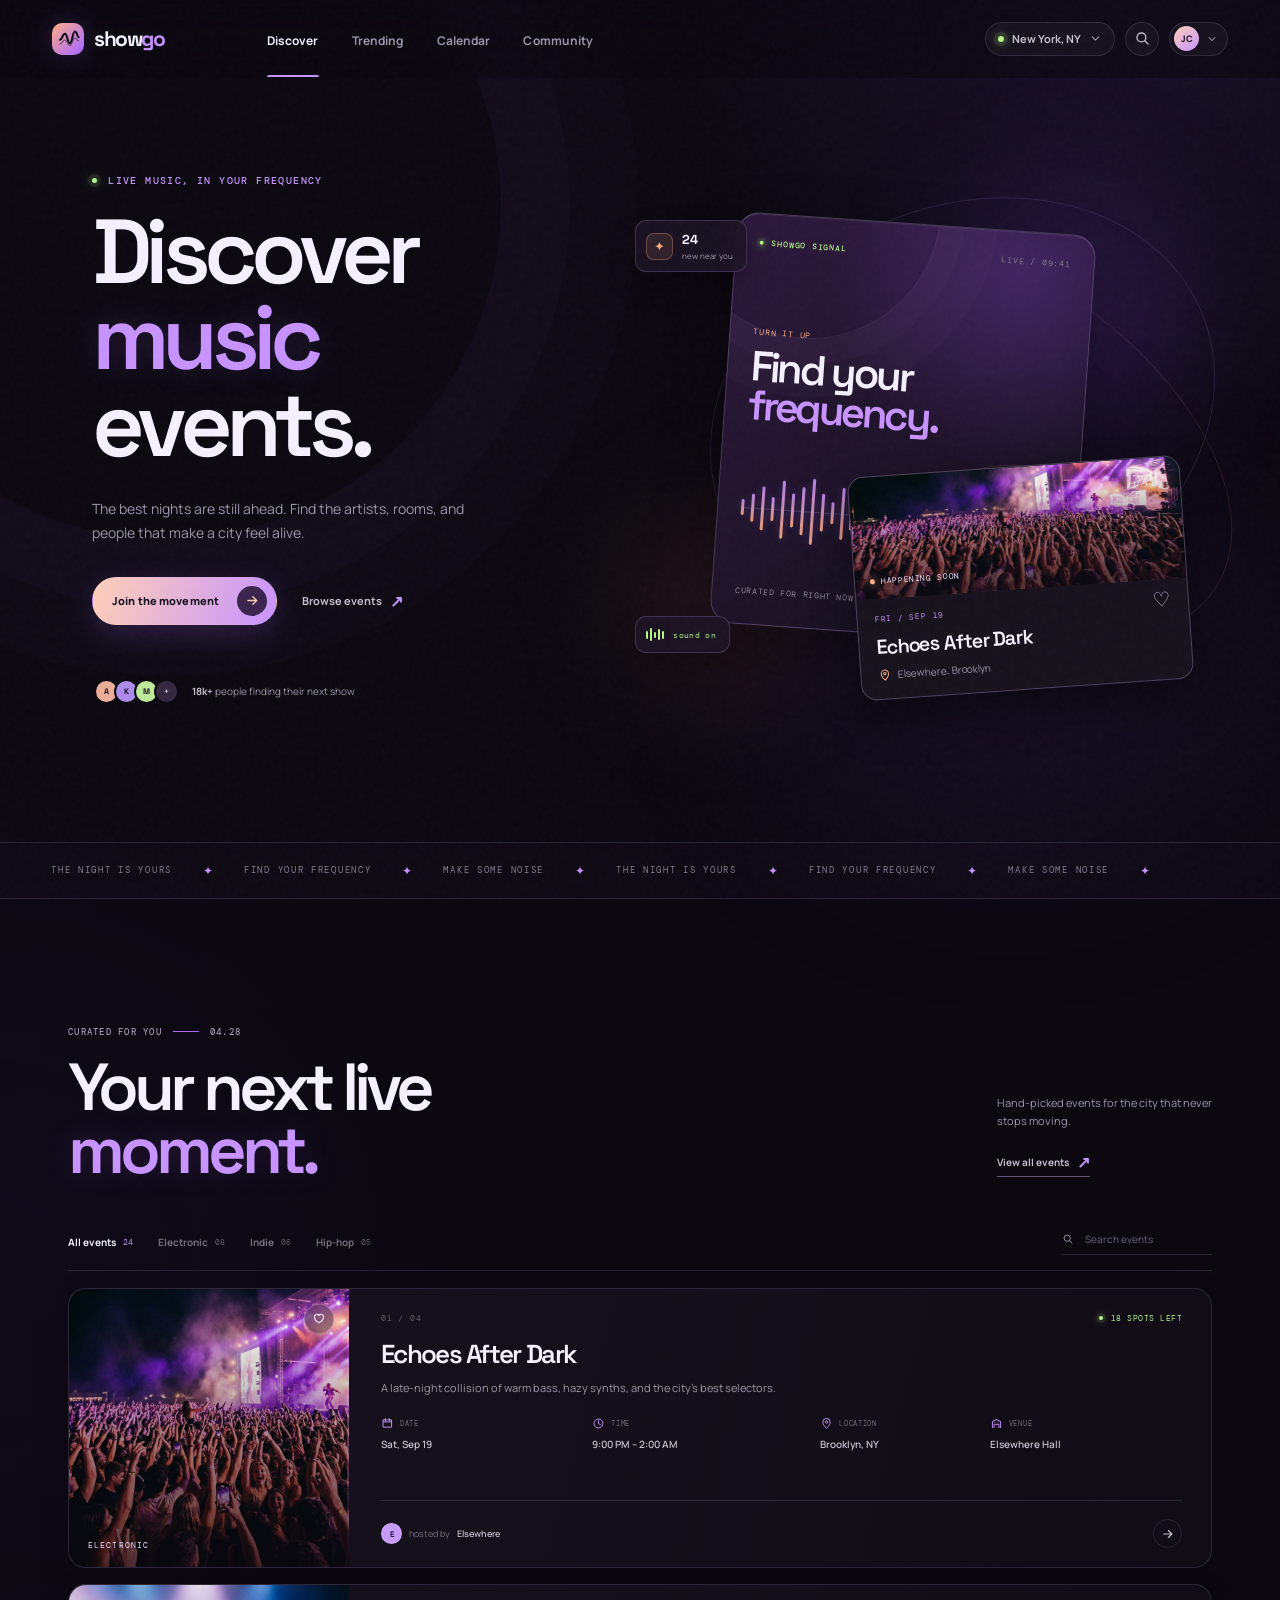
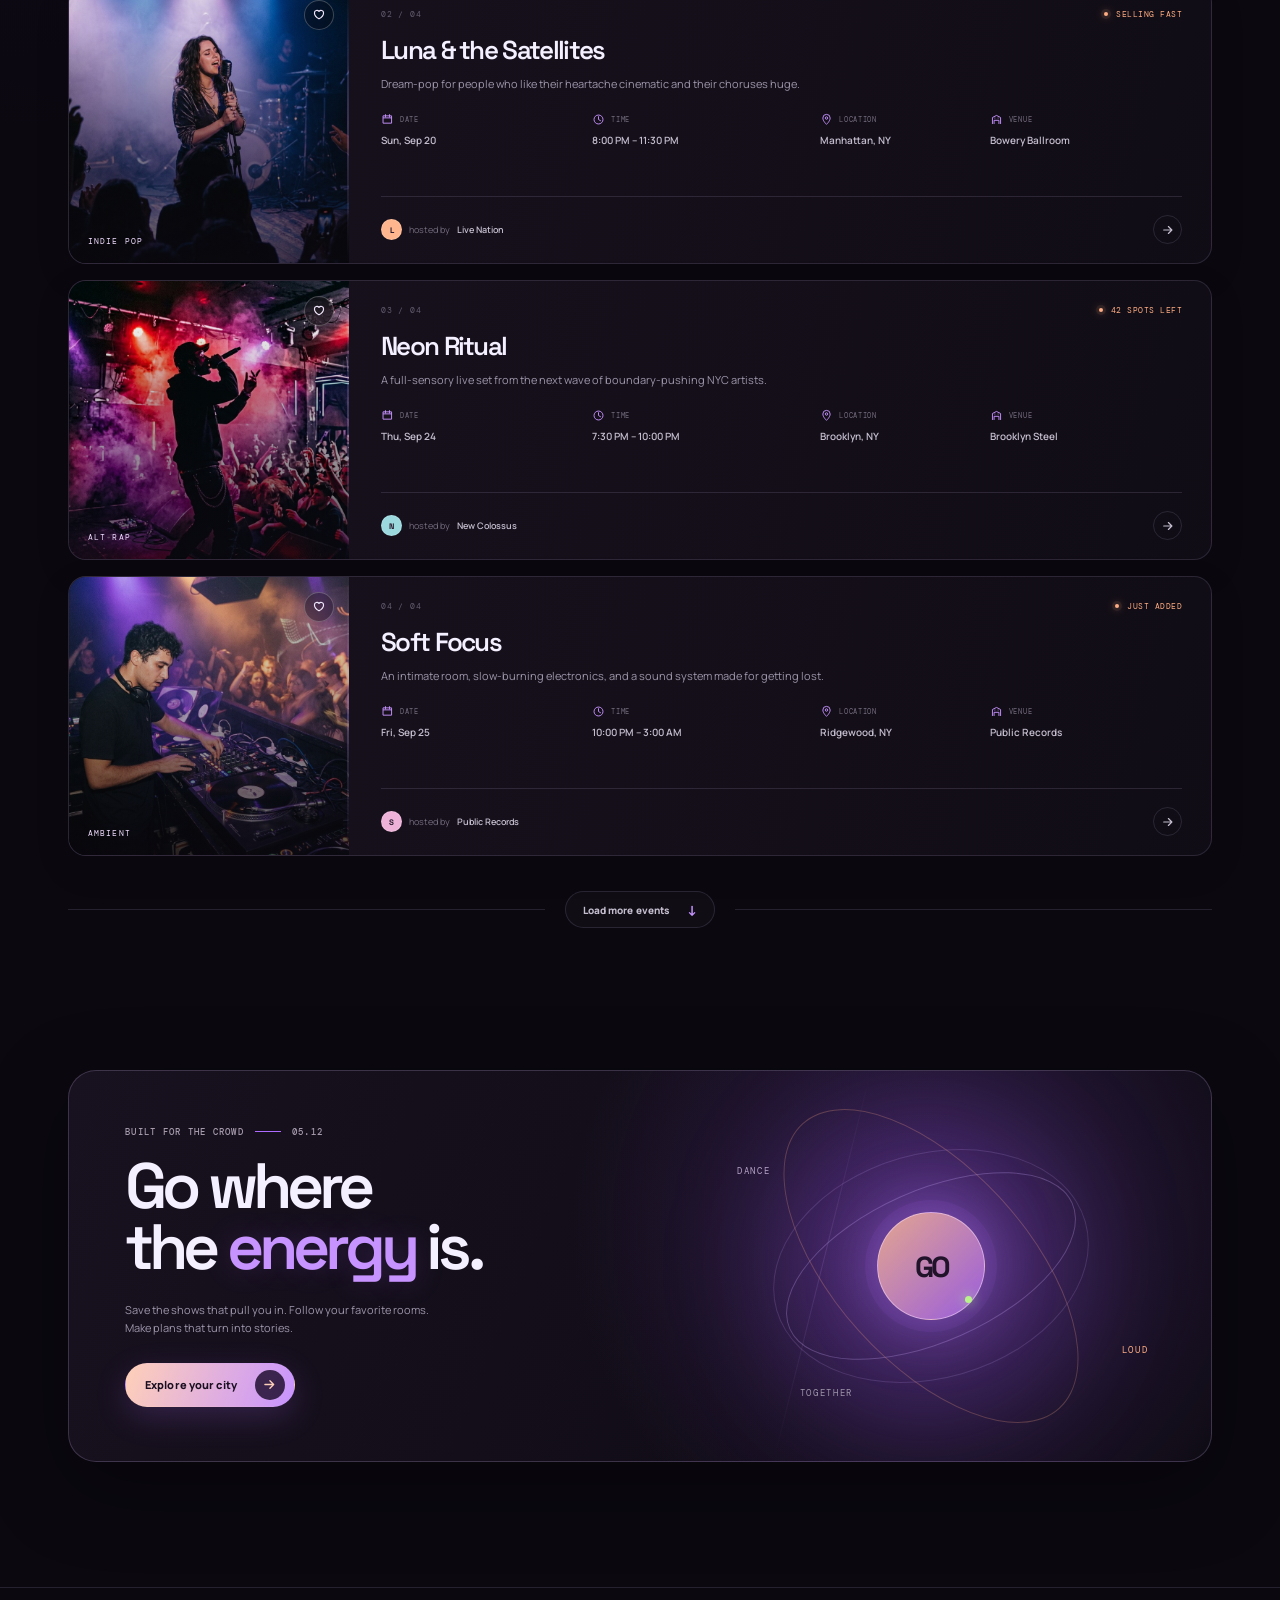
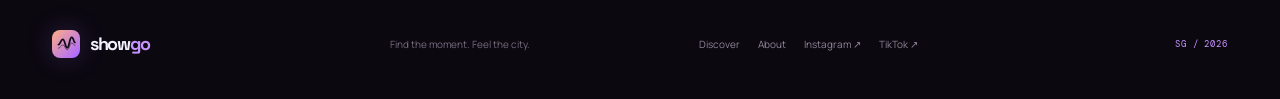
==== index.html @ 14d012cb "Build ShowGo music discovery homepage Co-authored-by: arena-agent <297053741+arena-agent@users.norep" ====
<!doctype html>
<html lang="en">
<head>
  <meta charset="UTF-8" />
  <meta name="viewport" content="width=device-width, initial-scale=1.0" />
  <meta name="theme-color" content="#0b0810" />
  <meta name="description" content="ShowGo helps you find the live music moments you will talk about tomorrow." />
  <title>ShowGo — Find your next live moment</title>
  <link rel="preconnect" href="https://fonts.googleapis.com" />
  <link rel="preconnect" href="https://fonts.gstatic.com" crossorigin />
  <link href="https://fonts.googleapis.com/css2?family=DM+Mono:wght@400;500&family=Manrope:wght@400;500;600;700;800&family=Space+Grotesk:wght@400;500;600;700&display=swap" rel="stylesheet" />
  <link rel="stylesheet" href="styles.css" />
</head>
<body>
  <div class="page-noise" aria-hidden="true"></div>
  <div class="site-shell">
    <header class="topbar" id="topbar">
      <a class="brand" href="#top" aria-label="ShowGo home">
        <span class="brand-mark" aria-hidden="true">
          <svg viewBox="0 0 32 32" fill="none">
            <path d="M5 17.5C8.2 17.5 8.2 10 11.4 10s3.2 12 6.4 12S21 7 24.2 7 26.8 14.5 29 14.5" stroke="currentColor" stroke-width="2.6" stroke-linecap="round" />
            <path d="M5 23c3.2 0 3.2-5 6.4-5s3.2 7 6.4 7 3.2-9.5 6.4-9.5 2.6 3.5 4.8 3.5" stroke="currentColor" stroke-width="1.4" stroke-linecap="round" opacity=".56" />
          </svg>
        </span>
        <span class="brand-name">show<span>go</span></span>
      </a>

      <nav class="main-nav" id="main-nav" aria-label="Primary navigation">
        <a class="nav-link is-active" href="#events">Discover</a>
        <a class="nav-link" href="#trending">Trending</a>
        <a class="nav-link" href="#calendar">Calendar</a>
        <a class="nav-link" href="#community">Community</a>
      </nav>

      <div class="topbar-actions">
        <button class="location-pill" type="button" id="location-toggle" aria-label="Change location">
          <span class="location-dot" aria-hidden="true"></span>
          <span>New York, NY</span>
          <svg viewBox="0 0 16 16" fill="none" aria-hidden="true"><path d="m4 6 4 4 4-4" stroke="currentColor" stroke-width="1.5" stroke-linecap="round" stroke-linejoin="round" /></svg>
        </button>
        <button class="icon-button search-toggle" type="button" aria-label="Search events" aria-expanded="false" aria-controls="quick-search">
          <svg viewBox="0 0 20 20" fill="none" aria-hidden="true"><circle cx="8.7" cy="8.7" r="5.2" stroke="currentColor" stroke-width="1.6" /><path d="m12.6 12.6 4 4" stroke="currentColor" stroke-width="1.6" stroke-linecap="round" /></svg>
        </button>
        <button class="profile-chip" type="button" aria-label="Open profile">
          <span>JC</span>
          <svg viewBox="0 0 16 16" fill="none" aria-hidden="true"><path d="m4 6 4 4 4-4" stroke="currentColor" stroke-width="1.4" stroke-linecap="round" stroke-linejoin="round" /></svg>
        </button>
        <button class="menu-toggle" type="button" aria-label="Open menu" aria-expanded="false" aria-controls="main-nav">
          <span></span><span></span>
        </button>
      </div>
    </header>

    <div class="quick-search" id="quick-search" aria-hidden="true">
      <label for="quick-search-input">Search ShowGo</label>
      <div class="quick-search-field">
        <svg viewBox="0 0 20 20" fill="none" aria-hidden="true"><circle cx="8.7" cy="8.7" r="5.2" stroke="currentColor" stroke-width="1.6" /><path d="m12.6 12.6 4 4" stroke="currentColor" stroke-width="1.6" stroke-linecap="round" /></svg>
        <input id="quick-search-input" type="search" placeholder="Search artists, venues, or events" autocomplete="off" />
        <kbd>ESC</kbd>
      </div>
    </div>

    <main>
      <section class="hero" id="top" aria-labelledby="hero-title">
        <div class="hero-copy">
          <p class="eyebrow"><span class="eyebrow-pulse" aria-hidden="true"></span> Live music, in your frequency</p>
          <h1 id="hero-title">Discover <em>music</em><br />events.</h1>
          <p class="hero-description">The best nights are still ahead. Find the artists, rooms, and people that make a city feel alive.</p>
          <div class="hero-actions">
            <a class="button button-primary" href="#events" id="join-button">
              <span>Join the movement</span>
              <span class="button-icon" aria-hidden="true"><svg viewBox="0 0 18 18" fill="none"><path d="M3.5 9h10M9.5 4.5 14 9l-4.5 4.5" stroke="currentColor" stroke-width="1.6" stroke-linecap="round" stroke-linejoin="round" /></svg></span>
            </a>
            <a class="text-link" href="#events">Browse events <span aria-hidden="true">↗</span></a>
          </div>
          <div class="hero-proof" aria-label="ShowGo community stats">
            <div class="avatar-stack" aria-hidden="true">
              <span class="avatar avatar-one">A</span>
              <span class="avatar avatar-two">K</span>
              <span class="avatar avatar-three">M</span>
              <span class="avatar avatar-four">+</span>
            </div>
            <span><strong>18k+</strong> people finding their next show</span>
          </div>
        </div>

        <div class="hero-stage" aria-label="ShowGo live signal preview">
          <div class="stage-orbit orbit-one" aria-hidden="true"></div>
          <div class="stage-orbit orbit-two" aria-hidden="true"></div>
          <div class="stage-glow glow-purple" aria-hidden="true"></div>
          <div class="stage-glow glow-peach" aria-hidden="true"></div>

          <div class="signal-panel">
            <div class="signal-panel-top">
              <span class="live-indicator"><i></i> SHOWGO SIGNAL</span>
              <span class="signal-time">LIVE / 09:41</span>
            </div>
            <div class="signal-copy">
              <span class="signal-kicker">Turn it up</span>
              <strong>Find your<br /><span>frequency.</span></strong>
            </div>
            <div class="waveform" aria-hidden="true">
              <span style="--h: 22%; --d: -0.05s"></span><span style="--h: 39%; --d: -0.32s"></span><span style="--h: 62%; --d: -0.18s"></span><span style="--h: 34%; --d: -0.52s"></span><span style="--h: 83%; --d: -0.27s"></span><span style="--h: 48%; --d: -0.68s"></span><span style="--h: 68%; --d: -0.11s"></span><span style="--h: 94%; --d: -0.45s"></span><span style="--h: 55%; --d: -0.74s"></span><span style="--h: 31%; --d: -0.22s"></span><span style="--h: 74%; --d: -0.57s"></span><span style="--h: 45%; --d: -0.4s"></span><span style="--h: 88%; --d: -0.08s"></span><span style="--h: 63%; --d: -0.63s"></span><span style="--h: 29%; --d: -0.34s"></span><span style="--h: 53%; --d: -0.7s"></span><span style="--h: 79%; --d: -0.16s"></span><span style="--h: 41%; --d: -0.51s"></span><span style="--h: 67%; --d: -0.29s"></span><span style="--h: 26%; --d: -0.62s"></span><span style="--h: 58%; --d: -0.2s"></span><span style="--h: 91%; --d: -0.43s"></span><span style="--h: 44%; --d: -0.76s"></span><span style="--h: 72%; --d: -0.1s"></span><span style="--h: 35%; --d: -0.37s"></span><span style="--h: 61%; --d: -0.58s"></span><span style="--h: 47%; --d: -0.23s"></span><span style="--h: 82%; --d: -0.66s"></span><span style="--h: 32%; --d: -0.31s"></span><span style="--h: 69%; --d: -0.49s"></span><span style="--h: 42%; --d: -0.14s"></span><span style="--h: 56%; --d: -0.71s"></span>
            </div>
            <div class="signal-panel-bottom">
              <span>Curated for right now</span>
              <span class="signal-arrow" aria-hidden="true">↗</span>
            </div>
          </div>

          <div class="hero-event-preview">
            <div class="preview-image">
              <img src="assets/echoes-after-dark.jpg" alt="Crowd with hands raised at a concert" fetchpriority="high" />
              <span class="preview-image-shade"></span>
              <span class="preview-live-tag"><i></i> HAPPENING SOON</span>
            </div>
            <div class="preview-details">
              <div class="preview-heading"><span>FRI / SEP 19</span><span class="preview-save" aria-hidden="true">♡</span></div>
              <h2>Echoes After Dark</h2>
              <p><svg viewBox="0 0 16 16" fill="none" aria-hidden="true"><path d="M8 14s4.5-4.1 4.5-7.8A4.5 4.5 0 0 0 3.5 6.2C3.5 9.9 8 14 8 14Z" stroke="currentColor" stroke-width="1.2" /><circle cx="8" cy="6.2" r="1.5" stroke="currentColor" stroke-width="1.2" /></svg> Elsewhere, Brooklyn</p>
            </div>
          </div>

          <div class="floating-note note-top"><span class="note-icon">✦</span><span><strong>24</strong><small>new near you</small></span></div>
          <div class="floating-note note-bottom"><span class="mini-wave" aria-hidden="true"><i></i><i></i><i></i><i></i><i></i></span><span>sound on</span></div>
        </div>
      </section>

      <section class="signal-strip" id="trending" aria-label="ShowGo values">
        <div class="strip-track">
          <span>THE NIGHT IS YOURS</span><b>✦</b><span>FIND YOUR FREQUENCY</span><b>✦</b><span>MAKE SOME NOISE</span><b>✦</b><span>THE NIGHT IS YOURS</span><b>✦</b><span>FIND YOUR FREQUENCY</span><b>✦</b><span>MAKE SOME NOISE</span><b>✦</b>
        </div>
      </section>

      <section class="events-section" id="events" aria-labelledby="events-title">
        <div class="section-heading reveal">
          <div>
            <p class="section-kicker">CURATED FOR YOU <span></span> 04.28</p>
            <h2 id="events-title">Your next live<br /><em>moment.</em></h2>
          </div>
          <div class="heading-aside">
            <p>Hand-picked events for the city that never<br class="desktop-break" /> stops moving.</p>
            <a href="#events" class="underlined-link">View all events <span aria-hidden="true">↗</span></a>
          </div>
        </div>

        <div class="event-toolbar reveal" id="calendar">
          <div class="filter-tabs" role="tablist" aria-label="Filter events by category">
            <button class="filter-tab is-active" type="button" role="tab" aria-selected="true" data-filter="all">All events <span>24</span></button>
            <button class="filter-tab" type="button" role="tab" aria-selected="false" data-filter="electronic">Electronic <span>08</span></button>
            <button class="filter-tab" type="button" role="tab" aria-selected="false" data-filter="indie">Indie <span>06</span></button>
            <button class="filter-tab" type="button" role="tab" aria-selected="false" data-filter="hip-hop">Hip-hop <span>05</span></button>
          </div>
          <label class="event-search" for="event-search-input">
            <svg viewBox="0 0 20 20" fill="none" aria-hidden="true"><circle cx="8.7" cy="8.7" r="5.2" stroke="currentColor" stroke-width="1.6" /><path d="m12.6 12.6 4 4" stroke="currentColor" stroke-width="1.6" stroke-linecap="round" /></svg>
            <input id="event-search-input" type="search" placeholder="Search events" autocomplete="off" />
          </label>
        </div>

        <div class="event-list" id="event-list">
          <article class="event-card reveal" data-category="electronic" data-search="echoes after dark electronic elsewhere brooklyn live dj bass" style="--reveal-delay: .05s">
            <div class="event-image">
              <img src="assets/echoes-after-dark.jpg" alt="Colorful lights over a crowd at a live concert" loading="lazy" />
              <div class="image-gradient" aria-hidden="true"></div>
              <span class="image-category">ELECTRONIC</span>
              <button class="save-button" type="button" aria-label="Save Echoes After Dark" aria-pressed="false"><svg viewBox="0 0 20 20" fill="none" aria-hidden="true"><path d="M15.7 7.4c0 4.2-5.7 7.4-5.7 7.4s-5.7-3.2-5.7-7.4A3.1 3.1 0 0 1 10 5.6a3.1 3.1 0 0 1 5.7 1.8Z" stroke="currentColor" stroke-width="1.45" stroke-linejoin="round" /></svg></button>
            </div>
            <div class="event-content">
              <div class="event-topline"><span class="event-index">01 / 04</span><span class="event-status"><i></i> 18 spots left</span></div>
              <h3>Echoes After Dark</h3>
              <p class="event-description">A late-night collision of warm bass, hazy synths, and the city’s best selectors.</p>
              <dl class="event-details">
                <div><dt><svg viewBox="0 0 16 16" fill="none" aria-hidden="true"><path d="M3 3.5h10v9H3zM5.5 2v3M10.5 2v3M3 6h10" stroke="currentColor" stroke-width="1.15" stroke-linecap="round" stroke-linejoin="round" /></svg>DATE</dt><dd>Sat, Sep 19</dd></div>
                <div><dt><svg viewBox="0 0 16 16" fill="none" aria-hidden="true"><circle cx="8" cy="8" r="5.5" stroke="currentColor" stroke-width="1.15" /><path d="M8 4.5V8l2.5 1.5" stroke="currentColor" stroke-width="1.15" stroke-linecap="round" /></svg>TIME</dt><dd>9:00 PM – 2:00 AM</dd></div>
                <div><dt><svg viewBox="0 0 16 16" fill="none" aria-hidden="true"><path d="M8 14s4.5-4.1 4.5-7.8A4.5 4.5 0 0 0 3.5 6.2C3.5 9.9 8 14 8 14Z" stroke="currentColor" stroke-width="1.15" /><circle cx="8" cy="6.2" r="1.5" stroke="currentColor" stroke-width="1.15" /></svg>LOCATION</dt><dd>Brooklyn, NY</dd></div>
                <div><dt><svg viewBox="0 0 16 16" fill="none" aria-hidden="true"><path d="M3 13V5.5L8 3l5 2.5V13M5 13V9h6v4M6 6.2h.01M10 6.2h.01" stroke="currentColor" stroke-width="1.15" stroke-linecap="round" stroke-linejoin="round" /></svg>VENUE</dt><dd>Elsewhere Hall</dd></div>
              </dl>
              <div class="event-footer"><span class="event-host"><span class="host-avatar host-purple">E</span> hosted by <strong>Elsewhere</strong></span><button class="card-arrow" type="button" aria-label="Open Echoes After Dark"><svg viewBox="0 0 18 18" fill="none" aria-hidden="true"><path d="M3.5 9h10M9.5 4.5 14 9l-4.5 4.5" stroke="currentColor" stroke-width="1.5" stroke-linecap="round" stroke-linejoin="round" /></svg></button></div>
            </div>
          </article>

          <article class="event-card reveal" data-category="indie" data-search="luna satellites indie pop bowery ballroom manhattan live band" style="--reveal-delay: .12s">
            <div class="event-image">
              <img src="assets/luna-satellites.jpg" alt="Singer performing under purple stage lights" loading="lazy" />
              <div class="image-gradient" aria-hidden="true"></div>
              <span class="image-category">INDIE POP</span>
              <button class="save-button" type="button" aria-label="Save Luna and the Satellites" aria-pressed="false"><svg viewBox="0 0 20 20" fill="none" aria-hidden="true"><path d="M15.7 7.4c0 4.2-5.7 7.4-5.7 7.4s-5.7-3.2-5.7-7.4A3.1 3.1 0 0 1 10 5.6a3.1 3.1 0 0 1 5.7 1.8Z" stroke="currentColor" stroke-width="1.45" stroke-linejoin="round" /></svg></button>
            </div>
            <div class="event-content">
              <div class="event-topline"><span class="event-index">02 / 04</span><span class="event-status event-status-muted"><i></i> Selling fast</span></div>
              <h3>Luna &amp; the Satellites</h3>
              <p class="event-description">Dream-pop for people who like their heartache cinematic and their choruses huge.</p>
              <dl class="event-details">
                <div><dt><svg viewBox="0 0 16 16" fill="none" aria-hidden="true"><path d="M3 3.5h10v9H3zM5.5 2v3M10.5 2v3M3 6h10" stroke="currentColor" stroke-width="1.15" stroke-linecap="round" stroke-linejoin="round" /></svg>DATE</dt><dd>Sun, Sep 20</dd></div>
                <div><dt><svg viewBox="0 0 16 16" fill="none" aria-hidden="true"><circle cx="8" cy="8" r="5.5" stroke="currentColor" stroke-width="1.15" /><path d="M8 4.5V8l2.5 1.5" stroke="currentColor" stroke-width="1.15" stroke-linecap="round" /></svg>TIME</dt><dd>8:00 PM – 11:30 PM</dd></div>
                <div><dt><svg viewBox="0 0 16 16" fill="none" aria-hidden="true"><path d="M8 14s4.5-4.1 4.5-7.8A4.5 4.5 0 0 0 3.5 6.2C3.5 9.9 8 14 8 14Z" stroke="currentColor" stroke-width="1.15" /><circle cx="8" cy="6.2" r="1.5" stroke="currentColor" stroke-width="1.15" /></svg>LOCATION</dt><dd>Manhattan, NY</dd></div>
                <div><dt><svg viewBox="0 0 16 16" fill="none" aria-hidden="true"><path d="M3 13V5.5L8 3l5 2.5V13M5 13V9h6v4M6 6.2h.01M10 6.2h.01" stroke="currentColor" stroke-width="1.15" stroke-linecap="round" stroke-linejoin="round" /></svg>VENUE</dt><dd>Bowery Ballroom</dd></div>
              </dl>
              <div class="event-footer"><span class="event-host"><span class="host-avatar host-orange">L</span> hosted by <strong>Live Nation</strong></span><button class="card-arrow" type="button" aria-label="Open Luna and the Satellites"><svg viewBox="0 0 18 18" fill="none" aria-hidden="true"><path d="M3.5 9h10M9.5 4.5 14 9l-4.5 4.5" stroke="currentColor" stroke-width="1.5" stroke-linecap="round" stroke-linejoin="round" /></svg></button></div>
            </div>
          </article>

          <article class="event-card reveal" data-category="hip-hop" data-search="neon ritual hip hop alt rap elsewhere brooklyn live" style="--reveal-delay: .19s">
            <div class="event-image">
              <img src="assets/neon-ritual.jpg" alt="Performer on a stage with a vivid red spotlight" loading="lazy" />
              <div class="image-gradient" aria-hidden="true"></div>
              <span class="image-category">ALT RAP</span>
              <button class="save-button" type="button" aria-label="Save Neon Ritual" aria-pressed="false"><svg viewBox="0 0 20 20" fill="none" aria-hidden="true"><path d="M15.7 7.4c0 4.2-5.7 7.4-5.7 7.4s-5.7-3.2-5.7-7.4A3.1 3.1 0 0 1 10 5.6a3.1 3.1 0 0 1 5.7 1.8Z" stroke="currentColor" stroke-width="1.45" stroke-linejoin="round" /></svg></button>
            </div>
            <div class="event-content">
              <div class="event-topline"><span class="event-index">03 / 04</span><span class="event-status event-status-muted"><i></i> 42 spots left</span></div>
              <h3>Neon Ritual</h3>
              <p class="event-description">A full-sensory live set from the next wave of boundary-pushing NYC artists.</p>
              <dl class="event-details">
                <div><dt><svg viewBox="0 0 16 16" fill="none" aria-hidden="true"><path d="M3 3.5h10v9H3zM5.5 2v3M10.5 2v3M3 6h10" stroke="currentColor" stroke-width="1.15" stroke-linecap="round" stroke-linejoin="round" /></svg>DATE</dt><dd>Thu, Sep 24</dd></div>
                <div><dt><svg viewBox="0 0 16 16" fill="none" aria-hidden="true"><circle cx="8" cy="8" r="5.5" stroke="currentColor" stroke-width="1.15" /><path d="M8 4.5V8l2.5 1.5" stroke="currentColor" stroke-width="1.15" stroke-linecap="round" /></svg>TIME</dt><dd>7:30 PM – 10:00 PM</dd></div>
                <div><dt><svg viewBox="0 0 16 16" fill="none" aria-hidden="true"><path d="M8 14s4.5-4.1 4.5-7.8A4.5 4.5 0 0 0 3.5 6.2C3.5 9.9 8 14 8 14Z" stroke="currentColor" stroke-width="1.15" /><circle cx="8" cy="6.2" r="1.5" stroke="currentColor" stroke-width="1.15" /></svg>LOCATION</dt><dd>Brooklyn, NY</dd></div>
                <div><dt><svg viewBox="0 0 16 16" fill="none" aria-hidden="true"><path d="M3 13V5.5L8 3l5 2.5V13M5 13V9h6v4M6 6.2h.01M10 6.2h.01" stroke="currentColor" stroke-width="1.15" stroke-linecap="round" stroke-linejoin="round" /></svg>VENUE</dt><dd>Brooklyn Steel</dd></div>
              </dl>
              <div class="event-footer"><span class="event-host"><span class="host-avatar host-blue">N</span> hosted by <strong>New Colossus</strong></span><button class="card-arrow" type="button" aria-label="Open Neon Ritual"><svg viewBox="0 0 18 18" fill="none" aria-hidden="true"><path d="M3.5 9h10M9.5 4.5 14 9l-4.5 4.5" stroke="currentColor" stroke-width="1.5" stroke-linecap="round" stroke-linejoin="round" /></svg></button></div>
            </div>
          </article>

          <article class="event-card reveal" data-category="electronic" data-search="soft focus electronic ambient public records ridgewood queens dj live" style="--reveal-delay: .26s">
            <div class="event-image">
              <img src="assets/soft-focus.jpg" alt="DJ playing a set in a dark room with colored lights" loading="lazy" />
              <div class="image-gradient" aria-hidden="true"></div>
              <span class="image-category">AMBIENT</span>
              <button class="save-button" type="button" aria-label="Save Soft Focus" aria-pressed="false"><svg viewBox="0 0 20 20" fill="none" aria-hidden="true"><path d="M15.7 7.4c0 4.2-5.7 7.4-5.7 7.4s-5.7-3.2-5.7-7.4A3.1 3.1 0 0 1 10 5.6a3.1 3.1 0 0 1 5.7 1.8Z" stroke="currentColor" stroke-width="1.45" stroke-linejoin="round" /></svg></button>
            </div>
            <div class="event-content">
              <div class="event-topline"><span class="event-index">04 / 04</span><span class="event-status event-status-muted"><i></i> Just added</span></div>
              <h3>Soft Focus</h3>
              <p class="event-description">An intimate room, slow-burning electronics, and a sound system made for getting lost.</p>
              <dl class="event-details">
                <div><dt><svg viewBox="0 0 16 16" fill="none" aria-hidden="true"><path d="M3 3.5h10v9H3zM5.5 2v3M10.5 2v3M3 6h10" stroke="currentColor" stroke-width="1.15" stroke-linecap="round" stroke-linejoin="round" /></svg>DATE</dt><dd>Fri, Sep 25</dd></div>
                <div><dt><svg viewBox="0 0 16 16" fill="none" aria-hidden="true"><circle cx="8" cy="8" r="5.5" stroke="currentColor" stroke-width="1.15" /><path d="M8 4.5V8l2.5 1.5" stroke="currentColor" stroke-width="1.15" stroke-linecap="round" /></svg>TIME</dt><dd>10:00 PM – 3:00 AM</dd></div>
                <div><dt><svg viewBox="0 0 16 16" fill="none" aria-hidden="true"><path d="M8 14s4.5-4.1 4.5-7.8A4.5 4.5 0 0 0 3.5 6.2C3.5 9.9 8 14 8 14Z" stroke="currentColor" stroke-width="1.15" /><circle cx="8" cy="6.2" r="1.5" stroke="currentColor" stroke-width="1.15" /></svg>LOCATION</dt><dd>Ridgewood, NY</dd></div>
                <div><dt><svg viewBox="0 0 16 16" fill="none" aria-hidden="true"><path d="M3 13V5.5L8 3l5 2.5V13M5 13V9h6v4M6 6.2h.01M10 6.2h.01" stroke="currentColor" stroke-width="1.15" stroke-linecap="round" stroke-linejoin="round" /></svg>VENUE</dt><dd>Public Records</dd></div>
              </dl>
              <div class="event-footer"><span class="event-host"><span class="host-avatar host-pink">S</span> hosted by <strong>Public Records</strong></span><button class="card-arrow" type="button" aria-label="Open Soft Focus"><svg viewBox="0 0 18 18" fill="none" aria-hidden="true"><path d="M3.5 9h10M9.5 4.5 14 9l-4.5 4.5" stroke="currentColor" stroke-width="1.5" stroke-linecap="round" stroke-linejoin="round" /></svg></button></div>
            </div>
          </article>
        </div>
        <div class="empty-state" id="empty-state" hidden>
          <span>∅</span>
          <h3>No signal found.</h3>
          <p>Try another artist, venue, or category.</p>
        </div>
        <div class="browse-more reveal"><span class="browse-line"></span><a href="#events" class="button button-quiet" id="browse-more">Load more events <span aria-hidden="true">↓</span></a><span class="browse-line"></span></div>
      </section>

      <section class="community-section" id="community" aria-labelledby="community-title">
        <div class="community-card reveal">
          <div class="community-copy">
            <p class="section-kicker">BUILT FOR THE CROWD <span></span> 05.12</p>
            <h2 id="community-title">Go where<br />the <em>energy</em> is.</h2>
            <p>Save the shows that pull you in. Follow your favorite rooms. Make plans that turn into stories.</p>
            <a class="button button-primary" href="#events">Explore your city <span class="button-icon" aria-hidden="true"><svg viewBox="0 0 18 18" fill="none"><path d="M3.5 9h10M9.5 4.5 14 9l-4.5 4.5" stroke="currentColor" stroke-width="1.6" stroke-linecap="round" stroke-linejoin="round" /></svg></span></a>
          </div>
          <div class="community-art" aria-hidden="true">
            <div class="art-ring ring-a"></div><div class="art-ring ring-b"></div><div class="art-ring ring-c"></div>
            <div class="art-core"><span>GO</span><i></i></div>
            <span class="art-word word-a">DANCE</span><span class="art-word word-b">LOUD</span><span class="art-word word-c">TOGETHER</span>
          </div>
        </div>
      </section>
    </main>

    <footer class="footer" id="footer">
      <a class="brand footer-brand" href="#top" aria-label="ShowGo home"><span class="brand-mark" aria-hidden="true"><svg viewBox="0 0 32 32" fill="none"><path d="M5 17.5C8.2 17.5 8.2 10 11.4 10s3.2 12 6.4 12S21 7 24.2 7 26.8 14.5 29 14.5" stroke="currentColor" stroke-width="2.6" stroke-linecap="round" /><path d="M5 23c3.2 0 3.2-5 6.4-5s3.2 7 6.4 7 3.2-9.5 6.4-9.5 2.6 3.5 4.8 3.5" stroke="currentColor" stroke-width="1.4" stroke-linecap="round" opacity=".56" /></svg></span><span class="brand-name">show<span>go</span></span></a>
      <p>Find the moment. Feel the city.</p>
      <div class="footer-links"><a href="#events">Discover</a><a href="#community">About</a><a href="#top">Instagram ↗</a><a href="#top">TikTok ↗</a></div>
      <span class="footer-code">SG / 2026</span>
    </footer>
  </div>
  <div class="toast" id="toast" role="status" aria-live="polite"></div>
  <script src="script.js"></script>
</body>
</html>
---- styles.css ----
:root {
  --bg: #0b0810;
  --bg-deep: #08070b;
  --panel: #121018;
  --panel-soft: #17131f;
  --panel-raised: #1d1728;
  --text: #f5f0ff;
  --muted: #9d95aa;
  --muted-strong: #c4bdce;
  --line: rgba(218, 198, 255, .13);
  --line-bright: rgba(218, 198, 255, .25);
  --purple: #ad6cff;
  --purple-soft: #c793ff;
  --purple-deep: #7144bd;
  --peach: #ffad83;
  --peach-soft: #ffd0b8;
  --green: #b8f38b;
  --white: #ffffff;
  --display: "Space Grotesk", sans-serif;
  --body: "Manrope", sans-serif;
  --mono: "DM Mono", monospace;
  --shadow: 0 24px 80px rgba(0, 0, 0, .36);
  --radius-lg: 28px;
  --radius-md: 18px;
}

* {
  box-sizing: border-box;
}

html {
  scroll-behavior: smooth;
  background: var(--bg);
}

body {
  margin: 0;
  min-width: 320px;
  overflow-x: hidden;
  color: var(--text);
  background:
    radial-gradient(circle at 87% 0%, rgba(126, 70, 206, .13), transparent 28rem),
    radial-gradient(circle at 0% 38%, rgba(65, 31, 112, .1), transparent 30rem),
    var(--bg);
  font-family: var(--body);
  -webkit-font-smoothing: antialiased;
}

body::before {
  position: fixed;
  z-index: -2;
  inset: 0;
  background-image: linear-gradient(rgba(255, 255, 255, .015) 1px, transparent 1px), linear-gradient(90deg, rgba(255, 255, 255, .015) 1px, transparent 1px);
  background-size: 72px 72px;
  content: "";
  mask-image: linear-gradient(to bottom, black, transparent 78%);
  pointer-events: none;
}

.page-noise {
  position: fixed;
  z-index: 20;
  inset: 0;
  opacity: .035;
  background-image: url("data:image/svg+xml,%3Csvg viewBox='0 0 180 180' xmlns='http://www.w3.org/2000/svg'%3E%3Cfilter id='n'%3E%3CfeTurbulence type='fractalNoise' baseFrequency='.9' numOctaves='4' stitchTiles='stitch'/%3E%3C/filter%3E%3Crect width='100%25' height='100%25' filter='url(%23n)' opacity='.8'/%3E%3C/svg%3E");
  pointer-events: none;
}

.site-shell {
  position: relative;
  max-width: 1600px;
  margin: 0 auto;
  overflow: clip;
}

a {
  color: inherit;
  text-decoration: none;
}

button,
input {
  font: inherit;
}

button,
a {
  -webkit-tap-highlight-color: transparent;
}

button {
  color: inherit;
  border: 0;
  cursor: pointer;
}

.topbar {
  position: sticky;
  z-index: 15;
  top: 0;
  display: flex;
  align-items: center;
  height: 78px;
  padding: 0 52px;
  border-bottom: 1px solid transparent;
  background: rgba(11, 8, 16, .62);
  backdrop-filter: blur(18px);
  transition: background .3s ease, border-color .3s ease, box-shadow .3s ease;
}

.topbar.is-scrolled {
  border-color: var(--line);
  background: rgba(11, 8, 16, .88);
  box-shadow: 0 8px 30px rgba(0, 0, 0, .14);
}

.brand {
  display: inline-flex;
  align-items: center;
  flex-shrink: 0;
  gap: 10px;
}

.brand-mark {
  display: grid;
  width: 32px;
  height: 32px;
  place-items: center;
  color: #110b17;
  border-radius: 10px;
  background: linear-gradient(135deg, var(--peach) 0%, var(--purple) 90%);
  box-shadow: 0 0 26px rgba(173, 108, 255, .22);
  transition: transform .3s ease, box-shadow .3s ease;
}

.brand:hover .brand-mark {
  transform: rotate(-8deg) scale(1.06);
  box-shadow: 0 0 32px rgba(173, 108, 255, .45);
}

.brand-mark svg {
  width: 25px;
  height: 25px;
}

.brand-name {
  color: var(--text);
  font-family: var(--display);
  font-size: 21px;
  font-weight: 700;
  letter-spacing: -.07em;
}

.brand-name span {
  color: var(--purple-soft);
}

.main-nav {
  display: flex;
  align-items: center;
  gap: 33px;
  margin-left: clamp(50px, 8vw, 132px);
}

.nav-link {
  position: relative;
  padding: 30px 0 27px;
  color: var(--muted);
  font-size: 12px;
  font-weight: 700;
  letter-spacing: .01em;
  transition: color .2s ease;
}

.nav-link::after {
  position: absolute;
  right: 0;
  bottom: -1px;
  left: 0;
  height: 2px;
  border-radius: 3px 3px 0 0;
  background: var(--purple-soft);
  content: "";
  opacity: 0;
  transform: scaleX(.4);
  transition: opacity .2s ease, transform .2s ease;
}

.nav-link:hover,
.nav-link.is-active {
  color: var(--text);
}

.nav-link.is-active::after,
.nav-link:hover::after {
  opacity: 1;
  transform: scaleX(1);
}

.topbar-actions {
  display: flex;
  align-items: center;
  gap: 10px;
  margin-left: auto;
}

.location-pill,
.profile-chip,
.icon-button {
  display: inline-flex;
  align-items: center;
  justify-content: center;
  border: 1px solid var(--line);
  background: rgba(255, 255, 255, .035);
  transition: color .2s ease, border-color .2s ease, background .2s ease, transform .2s ease;
}

.location-pill:hover,
.profile-chip:hover,
.icon-button:hover {
  border-color: var(--line-bright);
  background: rgba(255, 255, 255, .075);
  transform: translateY(-1px);
}

.location-pill {
  gap: 8px;
  height: 34px;
  padding: 0 12px;
  border-radius: 100px;
  color: var(--muted-strong);
  font-size: 11px;
  font-weight: 700;
}

.location-pill svg {
  width: 13px;
  color: var(--muted);
}

.location-dot,
.live-indicator i,
.event-status i,
.eyebrow-pulse {
  display: block;
  width: 6px;
  height: 6px;
  border-radius: 50%;
  background: var(--green);
  box-shadow: 0 0 0 4px rgba(184, 243, 139, .1), 0 0 12px rgba(184, 243, 139, .8);
}

.icon-button {
  width: 34px;
  height: 34px;
  padding: 0;
  border-radius: 50%;
  color: var(--muted-strong);
}

.icon-button svg {
  width: 17px;
  height: 17px;
}

.profile-chip {
  gap: 7px;
  height: 34px;
  padding: 3px 9px 3px 4px;
  border-radius: 100px;
  color: var(--muted);
  font-size: 10px;
  font-weight: 800;
}

.profile-chip span {
  display: grid;
  width: 25px;
  height: 25px;
  place-items: center;
  color: #201229;
  border-radius: 50%;
  background: linear-gradient(145deg, var(--peach-soft), var(--purple-soft));
  font-size: 9px;
}

.profile-chip svg {
  width: 12px;
}

.menu-toggle {
  display: none;
  width: 34px;
  height: 34px;
  padding: 8px;
  border: 1px solid var(--line);
  border-radius: 50%;
  background: transparent;
}

.menu-toggle span {
  display: block;
  width: 16px;
  height: 1px;
  margin: 4px auto;
  background: var(--text);
  transition: transform .2s ease;
}

.quick-search {
  position: fixed;
  z-index: 14;
  top: 91px;
  right: 52px;
  width: min(390px, calc(100% - 32px));
  padding: 13px;
  border: 1px solid var(--line-bright);
  border-radius: 15px;
  background: rgba(25, 19, 33, .96);
  box-shadow: var(--shadow);
  opacity: 0;
  pointer-events: none;
  transform: translateY(-8px) scale(.98);
  transition: opacity .22s ease, transform .22s ease;
}

.quick-search.is-open {
  opacity: 1;
  pointer-events: auto;
  transform: translateY(0) scale(1);
}

.quick-search label {
  display: block;
  margin: 0 0 8px 3px;
  color: var(--muted);
  font-family: var(--mono);
  font-size: 9px;
  letter-spacing: .12em;
  text-transform: uppercase;
}

.quick-search-field {
  display: flex;
  align-items: center;
  gap: 9px;
  height: 40px;
  padding: 0 10px;
  border: 1px solid var(--line);
  border-radius: 9px;
  background: rgba(0, 0, 0, .2);
}

.quick-search-field svg {
  width: 16px;
  color: var(--purple-soft);
}

.quick-search-field input {
  width: 100%;
  min-width: 0;
  color: var(--text);
  border: 0;
  outline: 0;
  background: transparent;
  font-size: 12px;
}

.quick-search-field input::placeholder,
.event-search input::placeholder {
  color: #6e667b;
}

kbd {
  padding: 3px 5px;
  color: var(--muted);
  border: 1px solid var(--line);
  border-radius: 4px;
  font-family: var(--mono);
  font-size: 8px;
}

/* Hero */
.hero {
  position: relative;
  display: grid;
  grid-template-columns: minmax(380px, .85fr) minmax(510px, 1.15fr);
  gap: clamp(40px, 7vw, 110px);
  min-height: 700px;
  padding: 96px 7.2vw 114px;
  isolation: isolate;
}

.hero::before {
  position: absolute;
  z-index: -1;
  top: -210px;
  left: -170px;
  width: 670px;
  height: 670px;
  border: 1px solid rgba(183, 127, 255, .055);
  border-radius: 50%;
  box-shadow: 0 0 0 68px rgba(173, 108, 255, .025), 0 0 0 136px rgba(173, 108, 255, .015);
  content: "";
}

.hero::after {
  position: absolute;
  z-index: -1;
  right: 3%;
  bottom: 2%;
  width: 36vw;
  max-width: 520px;
  height: 25vw;
  max-height: 380px;
  border-radius: 50%;
  background: rgba(117, 67, 198, .11);
  filter: blur(100px);
  content: "";
}

.hero-copy {
  align-self: center;
  max-width: 610px;
  padding-bottom: 24px;
}

.eyebrow,
.section-kicker {
  display: flex;
  align-items: center;
  gap: 11px;
  margin: 0 0 22px;
  color: var(--purple-soft);
  font-family: var(--mono);
  font-size: 10px;
  font-weight: 500;
  letter-spacing: .14em;
  text-transform: uppercase;
}

.eyebrow-pulse {
  width: 5px;
  height: 5px;
  box-shadow: 0 0 0 4px rgba(184, 243, 139, .08), 0 0 12px rgba(184, 243, 139, .9);
}

.hero h1,
.events-section h2,
.community-card h2 {
  margin: 0;
  color: var(--text);
  font-family: var(--display);
  font-weight: 600;
  letter-spacing: -.075em;
  line-height: .95;
}

.hero h1 {
  max-width: 660px;
  font-size: clamp(62px, 7.1vw, 110px);
}

.hero h1 em,
.events-section h2 em,
.community-card h2 em {
  color: var(--purple-soft);
  font-style: normal;
  text-shadow: 0 0 30px rgba(173, 108, 255, .2);
}

.hero-description {
  max-width: 390px;
  margin: 29px 0 31px;
  color: var(--muted);
  font-size: 14px;
  line-height: 1.75;
}

.hero-actions {
  display: flex;
  align-items: center;
  gap: 25px;
}

.button {
  display: inline-flex;
  align-items: center;
  justify-content: center;
  gap: 18px;
  min-height: 48px;
  padding: 0 9px 0 19px;
  border: 1px solid transparent;
  border-radius: 100px;
  font-size: 11px;
  font-weight: 800;
  letter-spacing: .01em;
  transition: transform .25s ease, box-shadow .25s ease, background .25s ease, border-color .25s ease;
}

.button:hover {
  transform: translateY(-3px);
}

.button-primary {
  color: #190f21;
  background: linear-gradient(110deg, var(--peach-soft), var(--purple-soft));
  box-shadow: 0 10px 32px rgba(173, 108, 255, .2);
}

.button-primary:hover {
  box-shadow: 0 14px 36px rgba(173, 108, 255, .34);
}

.button-icon {
  display: grid;
  width: 30px;
  height: 30px;
  place-items: center;
  border-radius: 50%;
  background: rgba(38, 19, 54, .88);
  color: var(--peach-soft);
}

.button-icon svg {
  width: 15px;
}

.text-link,
.underlined-link {
  display: inline-flex;
  align-items: center;
  gap: 8px;
  color: var(--muted-strong);
  font-size: 11px;
  font-weight: 700;
  transition: color .2s ease, gap .2s ease;
}

.text-link span,
.underlined-link span {
  color: var(--purple-soft);
  font-size: 16px;
  line-height: 0;
}

.text-link:hover,
.underlined-link:hover {
  gap: 12px;
  color: var(--text);
}

.hero-proof {
  display: flex;
  align-items: center;
  gap: 13px;
  margin-top: 54px;
  color: var(--muted);
  font-size: 10px;
}

.hero-proof strong {
  color: var(--muted-strong);
}

.avatar-stack {
  display: flex;
  padding-left: 2px;
}

.avatar {
  display: grid;
  width: 25px;
  height: 25px;
  margin-left: -5px;
  place-items: center;
  color: #1b1024;
  border: 2px solid var(--bg);
  border-radius: 50%;
  font-family: var(--display);
  font-size: 8px;
  font-weight: 700;
}

.avatar:first-child {
  margin-left: 0;
}

.avatar-one { background: #ebae99; }
.avatar-two { background: #ae8bec; }
.avatar-three { background: #bee99a; }
.avatar-four { color: var(--muted-strong); background: #33273f; }

/* Hero signal artwork */
.hero-stage {
  position: relative;
  align-self: center;
  width: min(100%, 625px);
  height: 525px;
  margin: -4px auto 0;
}

.stage-glow {
  position: absolute;
  border-radius: 50%;
  pointer-events: none;
}

.glow-purple {
  top: 4%;
  right: 2%;
  width: 220px;
  height: 220px;
  background: rgba(144, 74, 240, .23);
  filter: blur(68px);
}

.glow-peach {
  bottom: 5%;
  left: 4%;
  width: 165px;
  height: 165px;
  background: rgba(255, 143, 105, .14);
  filter: blur(66px);
}

.stage-orbit {
  position: absolute;
  z-index: -1;
  border: 1px solid rgba(192, 159, 255, .13);
  border-radius: 50%;
  transform: rotate(-24deg);
}

.orbit-one {
  top: 4%;
  right: -6%;
  width: 90%;
  height: 79%;
}

.orbit-two {
  top: 16%;
  right: -13%;
  width: 97%;
  height: 62%;
  border-color: rgba(255, 173, 131, .11);
  transform: rotate(34deg);
}

.signal-panel {
  position: absolute;
  z-index: 1;
  top: 37px;
  right: 105px;
  width: 360px;
  height: 412px;
  padding: 24px 23px 19px;
  overflow: hidden;
  border: 1px solid rgba(218, 193, 255, .23);
  border-radius: 23px;
  background:
    radial-gradient(circle at 80% 11%, rgba(152, 81, 237, .26), transparent 42%),
    linear-gradient(140deg, rgba(48, 28, 65, .9), rgba(16, 13, 23, .92));
  box-shadow: 0 24px 60px rgba(0, 0, 0, .38), inset 0 1px rgba(255, 255, 255, .08);
  transform: rotate(4deg);
  animation: signalFloat 6s ease-in-out infinite;
}

.signal-panel::before {
  position: absolute;
  top: -140px;
  left: -60px;
  width: 260px;
  height: 260px;
  border: 1px solid rgba(219, 175, 255, .1);
  border-radius: 50%;
  box-shadow: 0 0 0 25px rgba(219, 175, 255, .025), 0 0 0 58px rgba(219, 175, 255, .018);
  content: "";
}

.signal-panel::after {
  position: absolute;
  right: -70px;
  bottom: -85px;
  width: 260px;
  height: 260px;
  border: 1px solid rgba(255, 173, 131, .12);
  border-radius: 50%;
  content: "";
}

.signal-panel-top,
.signal-panel-bottom {
  position: relative;
  z-index: 1;
  display: flex;
  align-items: center;
  justify-content: space-between;
}

.live-indicator,
.signal-time,
.signal-kicker,
.signal-panel-bottom,
.preview-heading,
.image-category,
.event-topline,
.event-details dt {
  font-family: var(--mono);
  letter-spacing: .1em;
  text-transform: uppercase;
}

.live-indicator {
  display: flex;
  align-items: center;
  gap: 8px;
  color: var(--green);
  font-size: 8px;
  font-weight: 500;
}

.live-indicator i {
  width: 4px;
  height: 4px;
  box-shadow: 0 0 0 3px rgba(184, 243, 139, .08), 0 0 9px rgba(184, 243, 139, .9);
}

.signal-time {
  color: #847a91;
  font-size: 8px;
}

.signal-copy {
  position: relative;
  z-index: 1;
  margin-top: 79px;
}

.signal-kicker {
  display: block;
  margin-bottom: 10px;
  color: var(--peach);
  font-size: 8px;
}

.signal-copy strong {
  display: block;
  color: var(--text);
  font-family: var(--display);
  font-size: 42px;
  font-weight: 600;
  letter-spacing: -.08em;
  line-height: .94;
}

.signal-copy strong span {
  color: var(--purple-soft);
}

.waveform {
  position: absolute;
  right: 23px;
  bottom: 81px;
  left: 23px;
  display: flex;
  align-items: center;
  justify-content: space-between;
  height: 70px;
  opacity: .88;
}

.waveform::before {
  position: absolute;
  top: 50%;
  right: 0;
  left: 0;
  height: 1px;
  background: rgba(207, 168, 255, .25);
  content: "";
}

.waveform span {
  position: relative;
  z-index: 1;
  width: 3px;
  height: var(--h);
  min-height: 8px;
  border-radius: 5px;
  background: linear-gradient(to top, var(--peach), var(--purple-soft));
  box-shadow: 0 0 9px rgba(177, 117, 255, .33);
  animation: barPulse 1.25s ease-in-out var(--d) infinite alternate;
}

.signal-panel-bottom {
  position: absolute;
  right: 23px;
  bottom: 19px;
  left: 23px;
  color: #95889f;
  font-size: 8px;
  letter-spacing: .08em;
}

.signal-arrow {
  display: grid;
  width: 28px;
  height: 28px;
  place-items: center;
  color: var(--peach-soft);
  border: 1px solid rgba(255, 208, 184, .28);
  border-radius: 50%;
  font-family: var(--body);
  font-size: 15px;
  letter-spacing: 0;
}

.hero-event-preview {
  position: absolute;
  z-index: 2;
  right: 1px;
  bottom: 21px;
  width: 333px;
  overflow: hidden;
  border: 1px solid rgba(218, 193, 255, .27);
  border-radius: 16px;
  background: #17121c;
  box-shadow: 0 22px 42px rgba(0, 0, 0, .42), inset 0 1px rgba(255, 255, 255, .06);
  transform: rotate(-4deg);
  transition: transform .35s ease;
}

.hero-event-preview:hover {
  transform: rotate(-2deg) translateY(-7px);
}

.preview-image {
  position: relative;
  height: 122px;
  overflow: hidden;
}

.preview-image img,
.event-image img {
  display: block;
  width: 100%;
  height: 100%;
  object-fit: cover;
  transition: transform .65s cubic-bezier(.2, .7, .2, 1);
}

.hero-event-preview:hover .preview-image img {
  transform: scale(1.06);
}

.preview-image-shade,
.image-gradient {
  position: absolute;
  inset: 0;
  background: linear-gradient(180deg, rgba(14, 8, 20, .04) 15%, rgba(14, 8, 20, .72) 100%);
}

.preview-live-tag {
  position: absolute;
  bottom: 13px;
  left: 15px;
  display: inline-flex;
  align-items: center;
  gap: 6px;
  color: #f4e9ff;
  font-family: var(--mono);
  font-size: 8px;
  letter-spacing: .08em;
}

.preview-live-tag i {
  display: block;
  width: 5px;
  height: 5px;
  border-radius: 50%;
  background: var(--peach);
  box-shadow: 0 0 10px var(--peach);
}

.preview-details {
  padding: 15px 17px 17px;
}

.preview-heading {
  display: flex;
  align-items: center;
  justify-content: space-between;
  color: var(--purple-soft);
  font-size: 8px;
}

.preview-save {
  color: #bda9cd;
  font-family: var(--body);
  font-size: 20px;
  line-height: .5;
}

.preview-details h2 {
  margin: 10px 0 8px;
  color: var(--text);
  font-family: var(--display);
  font-size: 20px;
  font-weight: 600;
  letter-spacing: -.055em;
}

.preview-details p {
  display: flex;
  align-items: center;
  gap: 6px;
  margin: 0;
  color: var(--muted);
  font-size: 10px;
}

.preview-details p svg {
  width: 13px;
  color: var(--peach);
}

.floating-note {
  position: absolute;
  z-index: 3;
  display: flex;
  align-items: center;
  gap: 9px;
  padding: 10px 13px 10px 10px;
  border: 1px solid rgba(215, 186, 255, .18);
  border-radius: 11px;
  background: rgba(29, 20, 38, .81);
  box-shadow: 0 14px 28px rgba(0, 0, 0, .28);
  backdrop-filter: blur(12px);
  color: var(--muted-strong);
  font-family: var(--mono);
  font-size: 8px;
  letter-spacing: .04em;
}

.note-top {
  top: 34px;
  left: 26px;
  animation: littleFloat 5s ease-in-out .5s infinite;
}

.note-bottom {
  bottom: 58px;
  left: 26px;
  color: var(--green);
  animation: littleFloat 5s ease-in-out 1.6s infinite reverse;
}

.note-icon {
  display: grid;
  width: 27px;
  height: 27px;
  place-items: center;
  color: var(--peach);
  border: 1px solid rgba(255, 173, 131, .3);
  border-radius: 8px;
  background: rgba(255, 173, 131, .1);
  font-size: 13px;
}

.floating-note strong,
.floating-note small {
  display: block;
}

.floating-note strong {
  color: var(--text);
  font-family: var(--display);
  font-size: 13px;
  letter-spacing: -.03em;
}

.floating-note small {
  margin-top: 2px;
  color: var(--muted);
  font-family: var(--body);
  font-size: 8px;
  letter-spacing: 0;
}

.mini-wave {
  display: flex;
  align-items: center;
  gap: 2px;
  height: 15px;
}

.mini-wave i {
  display: block;
  width: 2px;
  height: 8px;
  border-radius: 2px;
  background: var(--green);
  animation: barPulse .8s ease-in-out infinite alternate;
}

.mini-wave i:nth-child(2) { height: 13px; animation-delay: -.2s; }
.mini-wave i:nth-child(3) { height: 6px; animation-delay: -.5s; }
.mini-wave i:nth-child(4) { height: 11px; animation-delay: -.1s; }
.mini-wave i:nth-child(5) { height: 8px; animation-delay: -.35s; }

@keyframes barPulse {
  0% { transform: scaleY(.55); opacity: .55; }
  100% { transform: scaleY(1); opacity: 1; }
}

@keyframes signalFloat {
  0%, 100% { transform: rotate(4deg) translateY(0); }
  50% { transform: rotate(4deg) translateY(-7px); }
}

@keyframes littleFloat {
  0%, 100% { transform: translateY(0); }
  50% { transform: translateY(-6px); }
}

/* Marquee */
.signal-strip {
  display: flex;
  align-items: center;
  height: 57px;
  overflow: hidden;
  border-top: 1px solid var(--line);
  border-bottom: 1px solid var(--line);
  background: rgba(16, 11, 22, .63);
  color: #867b92;
}

.strip-track {
  display: flex;
  align-items: center;
  gap: 31px;
  min-width: max-content;
  padding-left: 4vw;
  animation: marquee 28s linear infinite;
}

.strip-track span {
  font-family: var(--mono);
  font-size: 9px;
  letter-spacing: .19em;
}

.strip-track b {
  color: var(--purple-soft);
  font-size: 12px;
  font-weight: 400;
}

@keyframes marquee {
  to { transform: translateX(-50%); }
}

/* Event listing */
.events-section {
  max-width: 1240px;
  margin: 0 auto;
  padding: 127px 48px 0;
}

.section-heading {
  display: flex;
  align-items: flex-end;
  justify-content: space-between;
  gap: 30px;
  margin-bottom: 49px;
}

.section-kicker {
  margin-bottom: 18px;
  color: var(--muted);
  font-size: 9px;
}

.section-kicker span {
  display: block;
  width: 26px;
  height: 1px;
  background: var(--purple);
}

.events-section h2,
.community-card h2 {
  font-size: clamp(48px, 5.2vw, 70px);
}

.heading-aside {
  padding-bottom: 5px;
}

.heading-aside p {
  margin: 0 0 19px;
  color: var(--muted);
  font-size: 11px;
  line-height: 1.65;
}

.underlined-link {
  padding-bottom: 7px;
  border-bottom: 1px solid rgba(205, 174, 255, .43);
  font-size: 10px;
}

.event-toolbar {
  display: flex;
  align-items: center;
  justify-content: space-between;
  gap: 20px;
  margin-bottom: 17px;
  padding-bottom: 15px;
  border-bottom: 1px solid var(--line);
}

.filter-tabs {
  display: flex;
  align-items: center;
  gap: 25px;
  overflow-x: auto;
  scrollbar-width: none;
}

.filter-tabs::-webkit-scrollbar {
  display: none;
}

.filter-tab {
  display: inline-flex;
  align-items: center;
  gap: 7px;
  flex-shrink: 0;
  padding: 0 0 2px;
  color: #776e81;
  background: transparent;
  font-family: var(--body);
  font-size: 10px;
  font-weight: 700;
  white-space: nowrap;
  transition: color .2s ease;
}

.filter-tab span {
  color: #62596d;
  font-family: var(--mono);
  font-size: 8px;
  font-weight: 400;
  transition: color .2s ease;
}

.filter-tab:hover,
.filter-tab.is-active {
  color: var(--text);
}

.filter-tab.is-active span {
  color: var(--purple-soft);
}

.event-search {
  display: flex;
  align-items: center;
  flex-shrink: 0;
  gap: 9px;
  width: 150px;
  padding: 0 0 7px;
  border-bottom: 1px solid var(--line);
  color: var(--muted);
  transition: border-color .2s ease, color .2s ease;
}

.event-search:focus-within {
  border-color: var(--purple);
  color: var(--purple-soft);
}

.event-search svg {
  width: 14px;
}

.event-search input {
  width: 100%;
  min-width: 0;
  color: var(--text);
  border: 0;
  outline: 0;
  background: transparent;
  font-size: 10px;
}

.event-list {
  display: flex;
  flex-direction: column;
  gap: 16px;
}

.event-card {
  display: grid;
  grid-template-columns: 280px minmax(0, 1fr);
  min-height: 278px;
  overflow: hidden;
  border: 1px solid var(--line);
  border-radius: var(--radius-md);
  background: linear-gradient(105deg, rgba(25, 18, 31, .96), rgba(17, 13, 22, .97));
  box-shadow: 0 12px 35px rgba(0, 0, 0, .12);
  transition: border-color .3s ease, transform .35s cubic-bezier(.2, .7, .2, 1), box-shadow .35s ease;
}

.event-card:hover {
  border-color: rgba(198, 156, 255, .37);
  box-shadow: 0 22px 45px rgba(0, 0, 0, .22), 0 0 0 1px rgba(173, 108, 255, .05);
  transform: translateY(-4px);
}

.event-image {
  position: relative;
  min-height: 278px;
  overflow: hidden;
  background: #271a31;
}

.event-image::after {
  position: absolute;
  top: 0;
  right: 0;
  bottom: 0;
  width: 2px;
  background: linear-gradient(to bottom, transparent, rgba(203, 161, 255, .4), transparent);
  content: "";
  opacity: .65;
}

.event-card:hover .event-image img {
  transform: scale(1.065);
}

.image-gradient {
  background: linear-gradient(180deg, rgba(12, 8, 18, .05) 15%, rgba(12, 8, 18, .72) 100%);
}

.image-category {
  position: absolute;
  bottom: 17px;
  left: 19px;
  color: #f0ddff;
  font-size: 8px;
  letter-spacing: .14em;
}

.save-button {
  position: absolute;
  top: 15px;
  right: 15px;
  display: grid;
  width: 30px;
  height: 30px;
  place-items: center;
  border: 1px solid rgba(255, 255, 255, .23);
  border-radius: 50%;
  background: rgba(10, 6, 14, .35);
  color: #f0e6fb;
  backdrop-filter: blur(8px);
  transition: color .2s ease, background .2s ease, border-color .2s ease, transform .2s ease;
}

.save-button svg {
  width: 16px;
  height: 16px;
}

.save-button:hover {
  border-color: rgba(255, 208, 184, .5);
  background: rgba(37, 17, 45, .78);
  color: var(--peach-soft);
  transform: scale(1.08);
}

.save-button.is-saved {
  border-color: rgba(255, 173, 131, .56);
  background: rgba(255, 173, 131, .18);
  color: var(--peach-soft);
}

.save-button.is-saved svg path {
  fill: currentColor;
}

.event-content {
  display: flex;
  min-width: 0;
  flex-direction: column;
  padding: 24px 29px 19px 32px;
}

.event-topline {
  display: flex;
  align-items: center;
  justify-content: space-between;
  gap: 15px;
  margin-bottom: 18px;
  color: #625a6d;
  font-size: 8px;
}

.event-status {
  display: flex;
  align-items: center;
  gap: 8px;
  color: var(--green);
  font-size: 8px;
  letter-spacing: .06em;
}

.event-status i {
  width: 4px;
  height: 4px;
  box-shadow: 0 0 0 3px rgba(184, 243, 139, .08), 0 0 9px rgba(184, 243, 139, .8);
}

.event-status-muted {
  color: var(--peach);
}

.event-status-muted i {
  background: var(--peach);
  box-shadow: 0 0 0 3px rgba(255, 173, 131, .08), 0 0 9px rgba(255, 173, 131, .8);
}

.event-content h3 {
  margin: 0;
  color: var(--text);
  font-family: var(--display);
  font-size: 26px;
  font-weight: 600;
  letter-spacing: -.065em;
  line-height: 1.05;
}

.event-description {
  max-width: 495px;
  margin: 10px 0 21px;
  color: var(--muted);
  font-size: 11px;
  line-height: 1.55;
}

.event-details {
  display: grid;
  grid-template-columns: 1.15fr 1.25fr .9fr 1.15fr;
  gap: 19px;
  margin: 0;
  padding: 0;
}

.event-details > div {
  min-width: 0;
}

.event-details dt {
  display: flex;
  align-items: center;
  gap: 6px;
  margin-bottom: 7px;
  color: #746b7d;
  font-size: 7px;
  letter-spacing: .1em;
}

.event-details dt svg {
  width: 13px;
  height: 13px;
  color: var(--purple-soft);
}

.event-details dd {
  overflow: hidden;
  margin: 0;
  color: var(--muted-strong);
  font-size: 10px;
  font-weight: 600;
  text-overflow: ellipsis;
  white-space: nowrap;
}

.event-footer {
  display: flex;
  align-items: center;
  justify-content: space-between;
  gap: 15px;
  margin-top: auto;
  padding-top: 18px;
  border-top: 1px solid var(--line);
}

.event-host {
  display: inline-flex;
  align-items: center;
  gap: 7px;
  color: #746b7d;
  font-size: 9px;
}

.event-host strong {
  color: var(--muted-strong);
  font-weight: 600;
}

.host-avatar {
  display: grid;
  width: 21px;
  height: 21px;
  place-items: center;
  border: 1px solid rgba(255, 255, 255, .12);
  border-radius: 50%;
  color: #27182c;
  font-family: var(--display);
  font-size: 8px;
  font-weight: 700;
}

.host-purple { background: #c69bfa; }
.host-orange { background: #ffb58d; }
.host-blue { background: #9bd9df; }
.host-pink { background: #eeb2d9; }

.card-arrow {
  display: grid;
  width: 29px;
  height: 29px;
  flex-shrink: 0;
  place-items: center;
  border: 1px solid var(--line);
  border-radius: 50%;
  background: transparent;
  color: var(--muted-strong);
  transition: color .2s ease, border-color .2s ease, background .2s ease, transform .2s ease;
}

.card-arrow svg {
  width: 14px;
}

.card-arrow:hover {
  border-color: var(--purple);
  background: rgba(173, 108, 255, .14);
  color: var(--purple-soft);
  transform: translateX(3px);
}

.browse-more {
  display: flex;
  align-items: center;
  gap: 20px;
  margin-top: 35px;
}

.browse-line {
  height: 1px;
  flex: 1;
  background: var(--line);
}

.button-quiet {
  min-height: 37px;
  padding: 0 17px;
  border-color: var(--line);
  color: var(--muted-strong);
  background: rgba(255, 255, 255, .025);
  font-size: 10px;
}

.button-quiet:hover {
  border-color: var(--line-bright);
  background: rgba(255, 255, 255, .06);
}

.button-quiet span {
  color: var(--purple-soft);
  font-size: 14px;
}

.empty-state {
  padding: 60px 20px;
  border: 1px dashed var(--line-bright);
  border-radius: var(--radius-md);
  text-align: center;
}

.empty-state[hidden] {
  display: none;
}

.empty-state span {
  color: var(--purple-soft);
  font-size: 26px;
}

.empty-state h3 {
  margin: 12px 0 5px;
  font-family: var(--display);
  font-size: 22px;
  letter-spacing: -.04em;
}

.empty-state p {
  margin: 0;
  color: var(--muted);
  font-size: 11px;
}

/* Community CTA */
.community-section {
  max-width: 1240px;
  margin: 0 auto;
  padding: 142px 48px 125px;
}

.community-card {
  position: relative;
  display: grid;
  grid-template-columns: 1fr 1fr;
  min-height: 390px;
  overflow: hidden;
  border: 1px solid rgba(218, 193, 255, .2);
  border-radius: var(--radius-lg);
  background:
    radial-gradient(circle at 75% 40%, rgba(119, 65, 187, .32), transparent 40%),
    linear-gradient(112deg, #18111f, #100c16 70%);
  box-shadow: var(--shadow);
}

.community-card::before {
  position: absolute;
  top: -1px;
  right: 34%;
  width: 1px;
  height: 100%;
  background: linear-gradient(to bottom, transparent, rgba(214, 180, 255, .15), transparent);
  content: "";
  transform: rotate(14deg);
}

.community-copy {
  position: relative;
  z-index: 1;
  align-self: center;
  padding: 52px 0 52px 56px;
}

.community-copy .section-kicker {
  color: #a69bac;
}

.community-card h2 {
  font-size: clamp(47px, 5vw, 68px);
}

.community-copy > p:not(.section-kicker) {
  max-width: 310px;
  margin: 23px 0 25px;
  color: var(--muted);
  font-size: 11px;
  line-height: 1.7;
}

.community-copy .button {
  min-height: 44px;
}

.community-art {
  position: relative;
  min-height: 390px;
  overflow: hidden;
  isolation: isolate;
}

.community-art::before {
  position: absolute;
  top: 50%;
  left: 50%;
  width: 300px;
  height: 300px;
  border-radius: 50%;
  background: rgba(164, 88, 250, .26);
  filter: blur(55px);
  content: "";
  transform: translate(-50%, -50%);
}

.art-ring {
  position: absolute;
  top: 50%;
  left: 51%;
  border: 1px solid rgba(211, 176, 255, .27);
  border-radius: 50%;
  transform: translate(-50%, -50%) rotate(-24deg);
}

.ring-a { width: 310px; height: 152px; }
.ring-b { width: 384px; height: 195px; border-color: rgba(255, 173, 131, .25); transform: translate(-50%, -50%) rotate(48deg); }
.ring-c { width: 225px; height: 322px; border-color: rgba(211, 176, 255, .16); transform: translate(-50%, -50%) rotate(74deg); }

.art-core {
  position: absolute;
  top: 50%;
  left: 51%;
  display: grid;
  width: 108px;
  height: 108px;
  place-items: center;
  border: 1px solid rgba(250, 216, 255, .52);
  border-radius: 50%;
  background: linear-gradient(135deg, rgba(255, 187, 147, .85), rgba(162, 99, 234, .9));
  box-shadow: 0 0 0 12px rgba(172, 108, 255, .08), 0 0 65px rgba(184, 123, 255, .55);
  color: #20132a;
  transform: translate(-50%, -50%);
  animation: coreFloat 6s ease-in-out infinite;
}

.art-core span {
  font-family: var(--display);
  font-size: 29px;
  font-weight: 700;
  letter-spacing: -.1em;
}

.art-core i {
  position: absolute;
  right: 12px;
  bottom: 16px;
  width: 7px;
  height: 7px;
  border-radius: 50%;
  background: var(--green);
  box-shadow: 0 0 12px var(--green);
}

.art-word {
  position: absolute;
  color: rgba(239, 219, 255, .71);
  font-family: var(--mono);
  font-size: 9px;
  letter-spacing: .18em;
}

.word-a { top: 24%; left: 17%; }
.word-b { top: 70%; right: 11%; color: var(--peach); }
.word-c { bottom: 16%; left: 28%; color: var(--muted); }

@keyframes coreFloat {
  0%, 100% { transform: translate(-50%, -50%) rotate(-4deg); }
  50% { transform: translate(-50%, calc(-50% - 9px)) rotate(4deg); }
}

/* Footer and utility */
.footer {
  display: grid;
  grid-template-columns: 1.1fr 1fr auto 1fr;
  align-items: center;
  gap: 25px;
  min-height: 112px;
  padding: 28px 52px;
  border-top: 1px solid var(--line);
  color: var(--muted);
}

.footer-brand .brand-mark {
  width: 28px;
  height: 28px;
  border-radius: 8px;
}

.footer-brand .brand-mark svg {
  width: 22px;
}

.footer-brand .brand-name {
  font-size: 18px;
}

.footer p,
.footer-code {
  margin: 0;
  color: #756c7e;
  font-size: 10px;
}

.footer-links {
  display: flex;
  gap: 18px;
  justify-content: center;
}

.footer-links a {
  color: #8f8598;
  font-size: 10px;
  transition: color .2s ease;
}

.footer-links a:hover {
  color: var(--purple-soft);
}

.footer-code {
  justify-self: end;
  color: var(--purple-soft);
  font-family: var(--mono);
  font-size: 9px;
  letter-spacing: .1em;
}

.toast {
  position: fixed;
  z-index: 30;
  right: 24px;
  bottom: 24px;
  max-width: min(320px, calc(100% - 48px));
  padding: 12px 16px;
  border: 1px solid rgba(218, 193, 255, .25);
  border-radius: 10px;
  background: rgba(30, 20, 40, .94);
  box-shadow: 0 14px 35px rgba(0, 0, 0, .28);
  color: var(--muted-strong);
  font-size: 11px;
  opacity: 0;
  pointer-events: none;
  transform: translateY(12px);
  transition: opacity .25s ease, transform .25s ease;
}

.toast.is-visible {
  opacity: 1;
  transform: translateY(0);
}

.reveal {
  opacity: 0;
  transform: translateY(18px);
  transition: opacity .7s ease var(--reveal-delay, 0s), transform .7s cubic-bezier(.2, .7, .2, 1) var(--reveal-delay, 0s);
}

.reveal.is-visible {
  opacity: 1;
  transform: translateY(0);
}

@media (max-width: 1120px) {
  .topbar {
    padding: 0 32px;
  }

  .main-nav {
    gap: 23px;
    margin-left: 52px;
  }

  .hero {
    grid-template-columns: minmax(320px, .8fr) minmax(470px, 1.2fr);
    gap: 28px;
    padding-right: 4.5vw;
    padding-left: 4.5vw;
  }

  .hero h1 {
    font-size: clamp(58px, 7.4vw, 86px);
  }

  .hero-stage {
    transform: scale(.9);
    transform-origin: center right;
  }

  .event-card {
    grid-template-columns: 235px minmax(0, 1fr);
  }

  .event-content {
    padding-left: 25px;
  }

  .event-details {
    gap: 11px;
  }

  .community-copy {
    padding-left: 45px;
  }
}

@media (max-width: 900px) {
  .main-nav {
    gap: 16px;
    margin-left: 35px;
  }

  .nav-link {
    font-size: 11px;
  }

  .location-pill {
    padding: 0 8px;
  }

  .hero {
    grid-template-columns: 1fr;
    gap: 14px;
    min-height: auto;
    padding-top: 78px;
  }

  .hero-copy {
    max-width: 660px;
  }

  .hero-stage {
    width: min(100%, 625px);
    margin: 21px auto 0;
    transform: scale(.92);
    transform-origin: top center;
  }
}

@media (max-width: 700px) {
  .topbar {
    height: 68px;
    padding: 0 20px;
  }

  .topbar-actions {
    gap: 7px;
  }

  .main-nav {
    position: fixed;
    top: 68px;
    right: 14px;
    left: 14px;
    display: flex;
    flex-direction: column;
    align-items: stretch;
    gap: 0;
    margin: 0;
    padding: 8px;
    border: 1px solid var(--line-bright);
    border-radius: 15px;
    background: rgba(24, 16, 31, .97);
    box-shadow: var(--shadow);
    opacity: 0;
    pointer-events: none;
    transform: translateY(-8px);
    transition: opacity .22s ease, transform .22s ease;
  }

  .main-nav.is-open {
    opacity: 1;
    pointer-events: auto;
    transform: translateY(0);
  }

  .nav-link {
    padding: 14px 13px;
    border-radius: 8px;
    font-size: 12px;
  }

  .nav-link::after {
    top: 0;
    right: auto;
    bottom: auto;
    left: 0;
    width: 2px;
    height: 100%;
    border-radius: 4px;
    transform: scaleY(.3);
  }

  .nav-link.is-active::after,
  .nav-link:hover::after {
    transform: scaleY(1);
  }

  .location-pill span:not(.location-dot) {
    display: none;
  }

  .location-pill {
    width: 34px;
    padding: 0;
    border-radius: 50%;
  }

  .location-pill svg {
    display: none;
  }

  .location-dot {
    width: 5px;
    height: 5px;
  }

  .profile-chip {
    padding-right: 4px;
  }

  .profile-chip svg {
    display: none;
  }

  .menu-toggle {
    display: block;
  }

  .menu-toggle[aria-expanded="true"] span:first-child {
    transform: translateY(2.5px) rotate(45deg);
  }

  .menu-toggle[aria-expanded="true"] span:last-child {
    transform: translateY(-2.5px) rotate(-45deg);
  }

  .quick-search {
    top: 78px;
    right: 16px;
  }

  .hero {
    gap: 4px;
    padding: 69px 22px 82px;
  }

  .hero::before {
    top: -150px;
    left: -300px;
  }

  .eyebrow {
    margin-bottom: 19px;
    font-size: 9px;
  }

  .hero h1 {
    font-size: clamp(53px, 16vw, 83px);
    line-height: .91;
  }

  .hero-description {
    max-width: 340px;
    margin: 24px 0 27px;
    font-size: 12px;
  }

  .hero-actions {
    gap: 18px;
  }

  .button {
    min-height: 45px;
    padding-left: 16px;
    gap: 12px;
    font-size: 10px;
  }

  .button-icon {
    width: 28px;
    height: 28px;
  }

  .hero-proof {
    margin-top: 35px;
  }

  .hero-stage {
    width: 620px;
    max-width: none;
    height: 515px;
    margin-top: 33px;
    margin-left: 50%;
    transform: translateX(-50%) scale(.72);
    transform-origin: top center;
  }

  .signal-strip {
    height: 49px;
  }

  .events-section,
  .community-section {
    padding-right: 22px;
    padding-left: 22px;
  }

  .events-section {
    padding-top: 88px;
  }

  .section-heading {
    display: block;
    margin-bottom: 35px;
  }

  .events-section h2,
  .community-card h2 {
    font-size: clamp(47px, 15vw, 70px);
  }

  .heading-aside {
    display: flex;
    align-items: flex-end;
    justify-content: space-between;
    gap: 15px;
    margin-top: 25px;
  }

  .heading-aside p {
    margin: 0;
  }

  .desktop-break {
    display: none;
  }

  .event-toolbar {
    display: block;
    margin-bottom: 13px;
  }

  .filter-tabs {
    gap: 22px;
    margin-bottom: 19px;
  }

  .event-search {
    width: 100%;
  }

  .event-card {
    grid-template-columns: 126px minmax(0, 1fr);
    min-height: 295px;
  }

  .event-image {
    min-height: 295px;
  }

  .image-category {
    right: 10px;
    bottom: 12px;
    left: 12px;
    font-size: 7px;
    line-height: 1.35;
  }

  .save-button {
    top: 11px;
    right: 10px;
    width: 27px;
    height: 27px;
  }

  .event-content {
    padding: 19px 15px 15px;
  }

  .event-topline {
    align-items: flex-start;
    flex-direction: column;
    gap: 6px;
    margin-bottom: 14px;
    font-size: 7px;
  }

  .event-content h3 {
    font-size: 21px;
    line-height: 1.02;
  }

  .event-description {
    margin: 9px 0 17px;
    font-size: 10px;
    line-height: 1.45;
  }

  .event-details {
    grid-template-columns: 1fr 1fr;
    gap: 12px 9px;
  }

  .event-details dt {
    gap: 4px;
    margin-bottom: 4px;
    font-size: 6px;
  }

  .event-details dt svg {
    width: 11px;
    height: 11px;
  }

  .event-details dd {
    font-size: 8px;
  }

  .event-footer {
    gap: 6px;
    padding-top: 12px;
  }

  .event-host {
    gap: 5px;
    font-size: 8px;
  }

  .event-host strong {
    display: none;
  }

  .host-avatar {
    width: 18px;
    height: 18px;
  }

  .card-arrow {
    width: 26px;
    height: 26px;
  }

  .community-section {
    padding-top: 96px;
    padding-bottom: 86px;
  }

  .community-card {
    display: block;
  }

  .community-copy {
    padding: 40px 26px 5px;
  }

  .community-copy > p:not(.section-kicker) {
    max-width: 280px;
  }

  .community-art {
    height: 265px;
    min-height: 265px;
    margin-top: 8px;
  }

  .ring-a { width: 245px; height: 120px; }
  .ring-b { width: 302px; height: 155px; }
  .ring-c { width: 180px; height: 255px; }
  .art-core { width: 88px; height: 88px; }
  .art-core span { font-size: 24px; }

  .footer {
    grid-template-columns: 1fr auto;
    gap: 18px;
    padding: 27px 22px;
  }

  .footer p {
    grid-column: 1 / -1;
    grid-row: 2;
  }

  .footer-links {
    grid-column: 1 / -1;
    grid-row: 3;
    justify-content: flex-start;
    flex-wrap: wrap;
    gap: 12px 18px;
  }

  .footer-code {
    grid-column: 2;
    grid-row: 1;
  }
}

@media (max-width: 420px) {
  .brand-name {
    font-size: 19px;
  }

  .hero-actions {
    align-items: flex-start;
    flex-direction: column;
    gap: 17px;
  }

  .hero-proof {
    margin-top: 28px;
  }

  .hero-stage {
    margin-top: 22px;
    transform: translateX(-50%) scale(.59);
  }

  .heading-aside {
    align-items: flex-start;
    flex-direction: column;
  }

  .event-card {
    grid-template-columns: 108px minmax(0, 1fr);
  }

  .event-image {
    min-height: 308px;
  }

  .event-content {
    padding-right: 11px;
    padding-left: 13px;
  }

  .event-content h3 {
    font-size: 18px;
  }

  .event-description {
    font-size: 9px;
  }

  .event-details dd {
    font-size: 7px;
  }

  .event-host {
    font-size: 7px;
  }

  .community-copy {
    padding-right: 20px;
    padding-left: 20px;
  }
}

@media (prefers-reduced-motion: reduce) {
  html {
    scroll-behavior: auto;
  }

  *,
  *::before,
  *::after {
    animation-duration: .01ms !important;
    animation-iteration-count: 1 !important;
    transition-duration: .01ms !important;
  }
}
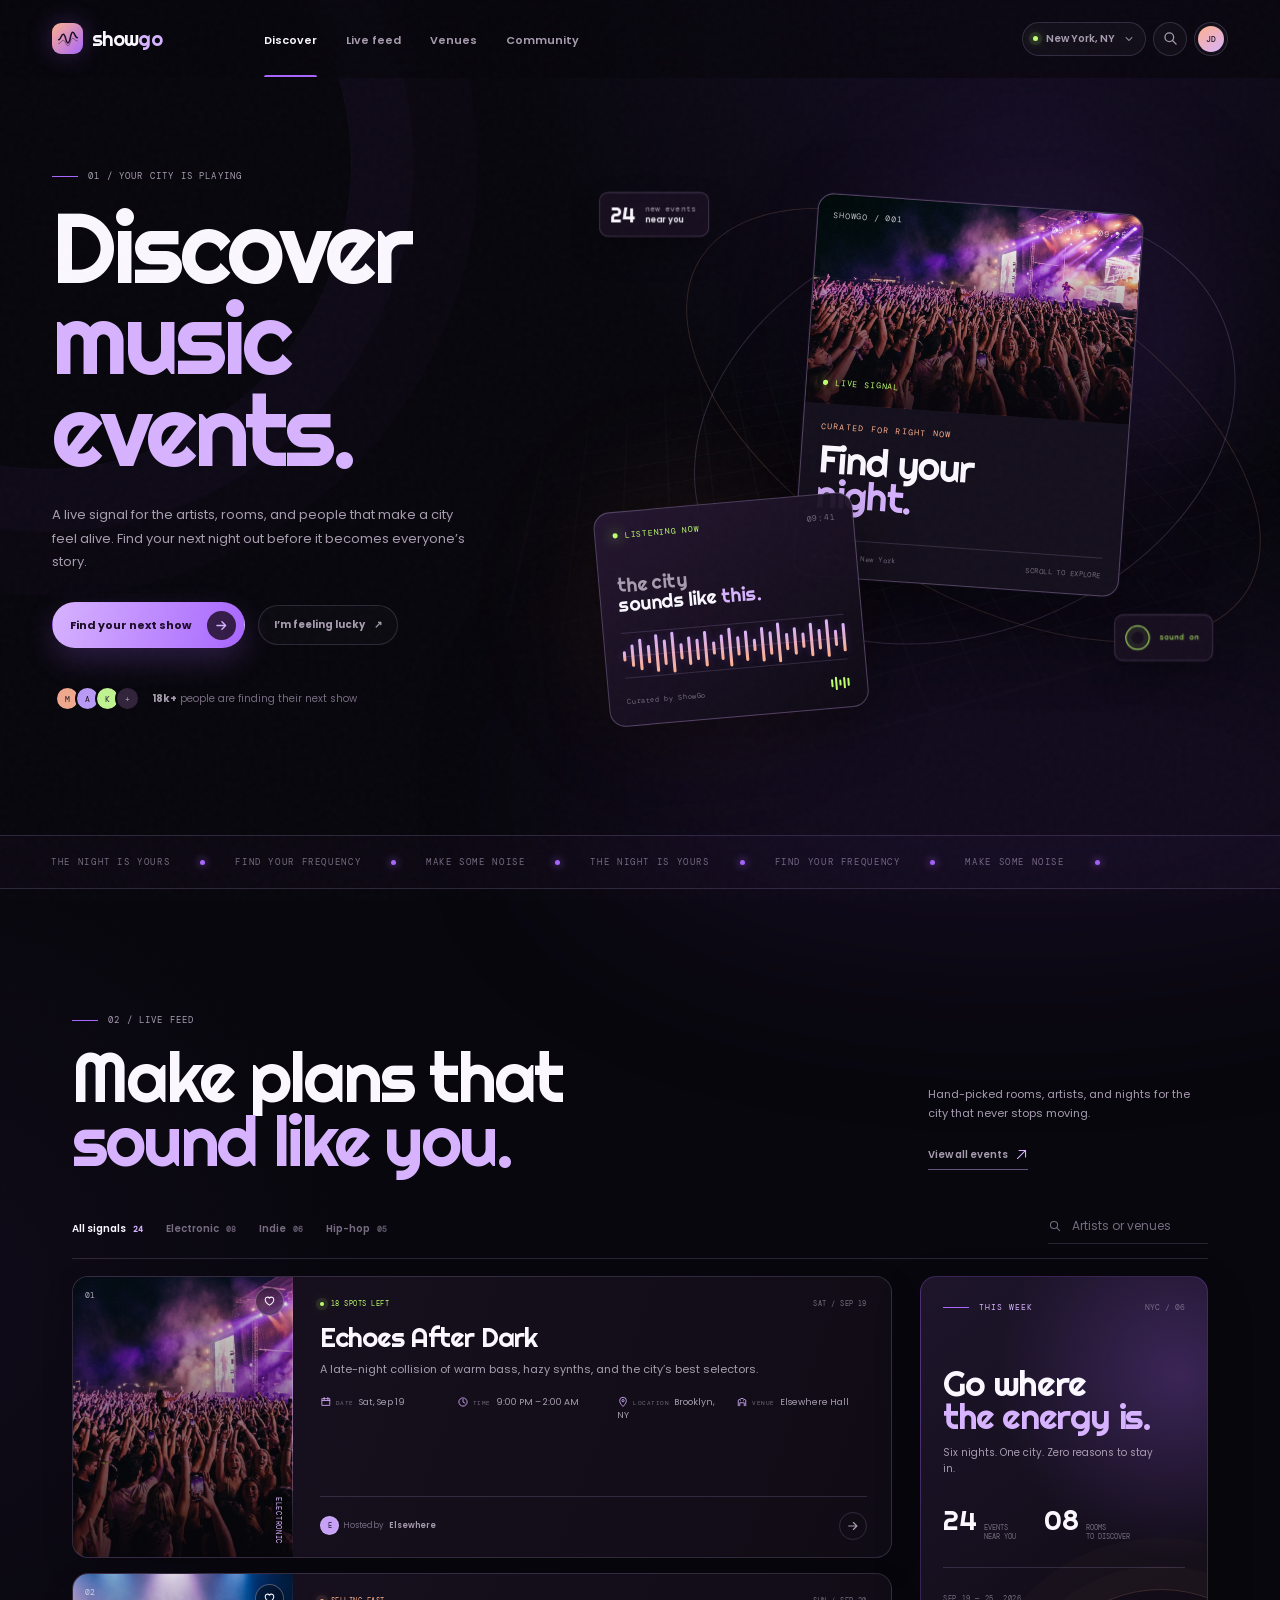
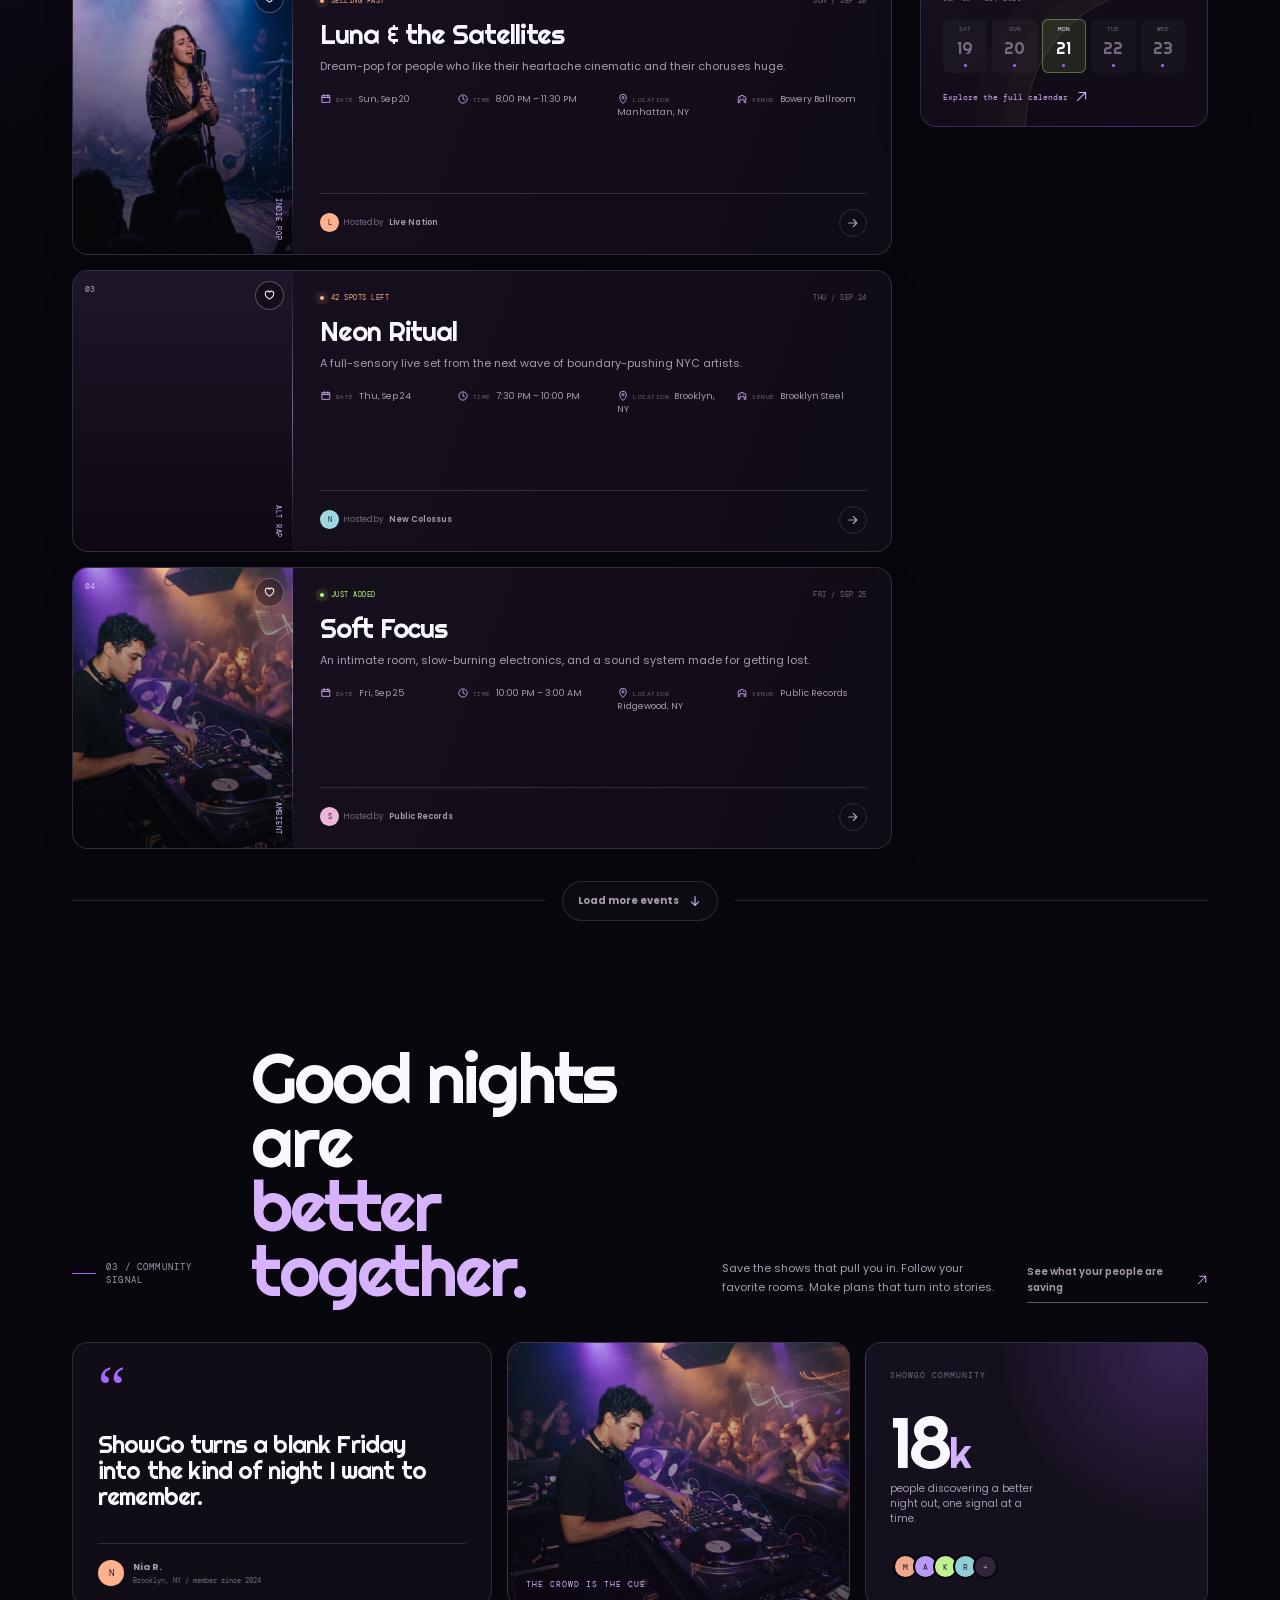
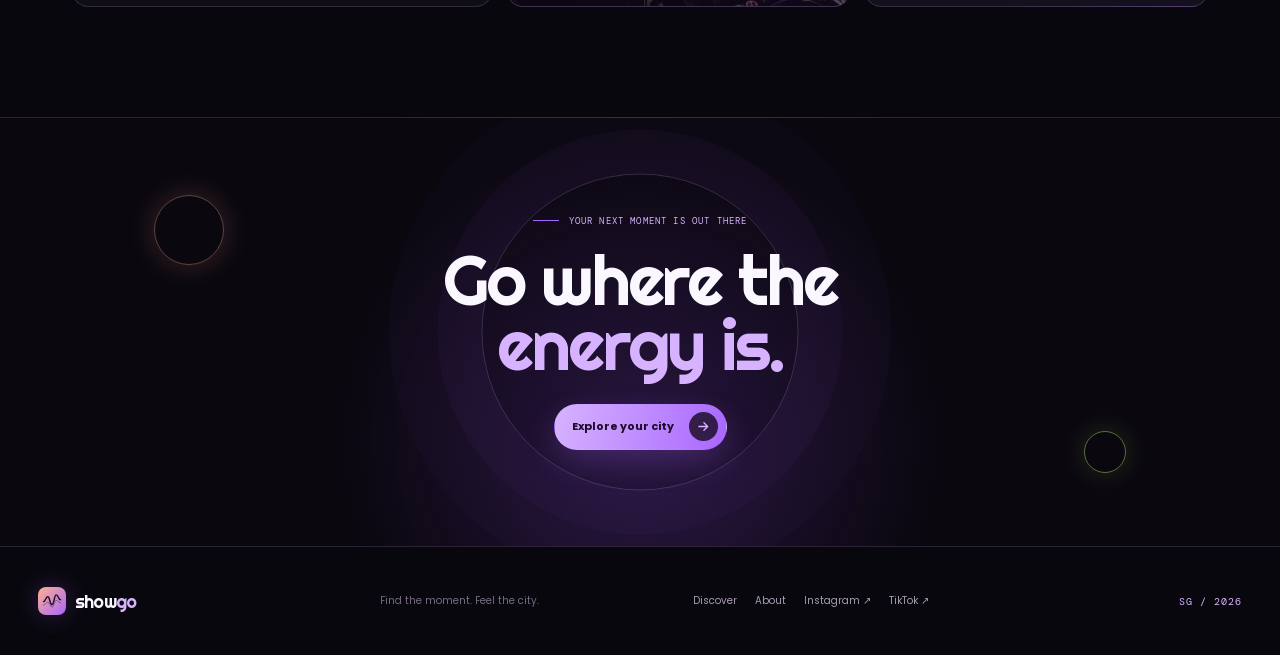
==== commit 67e131ee: "Redesign ShowGo landing page with UI UX system Co-authored-by: arena-agent <297053741+arena-agent@us" ====
--- a/index.html
+++ b/index.html
@@ -3,275 +3,192 @@
 <head>
   <meta charset="UTF-8" />
   <meta name="viewport" content="width=device-width, initial-scale=1.0" />
-  <meta name="theme-color" content="#0b0810" />
+  <meta name="theme-color" content="#08070d" />
   <meta name="description" content="ShowGo helps you find the live music moments you will talk about tomorrow." />
   <title>ShowGo — Find your next live moment</title>
   <link rel="preconnect" href="https://fonts.googleapis.com" />
   <link rel="preconnect" href="https://fonts.gstatic.com" crossorigin />
-  <link href="https://fonts.googleapis.com/css2?family=DM+Mono:wght@400;500&family=Manrope:wght@400;500;600;700;800&family=Space+Grotesk:wght@400;500;600;700&display=swap" rel="stylesheet" />
+  <link href="https://fonts.googleapis.com/css2?family=DM+Mono:wght@400;500&family=Poppins:wght@400;500;600;700&family=Righteous&display=swap" rel="stylesheet" />
   <link rel="stylesheet" href="styles.css" />
 </head>
 <body>
+  <a class="skip-link" href="#main-content">Skip to content</a>
   <div class="page-noise" aria-hidden="true"></div>
+
   <div class="site-shell">
-    <header class="topbar" id="topbar">
+    <header class="site-header" id="site-header">
       <a class="brand" href="#top" aria-label="ShowGo home">
         <span class="brand-mark" aria-hidden="true">
-          <svg viewBox="0 0 32 32" fill="none">
-            <path d="M5 17.5C8.2 17.5 8.2 10 11.4 10s3.2 12 6.4 12S21 7 24.2 7 26.8 14.5 29 14.5" stroke="currentColor" stroke-width="2.6" stroke-linecap="round" />
-            <path d="M5 23c3.2 0 3.2-5 6.4-5s3.2 7 6.4 7 3.2-9.5 6.4-9.5 2.6 3.5 4.8 3.5" stroke="currentColor" stroke-width="1.4" stroke-linecap="round" opacity=".56" />
+          <svg viewBox="0 0 36 36" fill="none">
+            <path d="M4 19c3.5 0 3.5-8 7-8s3.5 13 7 13 3.5-16 7-16 3 8 7 8" stroke="currentColor" stroke-width="2.3" stroke-linecap="round" />
+            <path d="M4 25c3.5 0 3.5-5 7-5s3.5 8 7 8 3.5-11 7-11 3 4 7 4" stroke="currentColor" stroke-width="1.2" stroke-linecap="round" opacity=".55" />
           </svg>
         </span>
-        <span class="brand-name">show<span>go</span></span>
+        <span class="brand-word">show<span>go</span></span>
       </a>
 
-      <nav class="main-nav" id="main-nav" aria-label="Primary navigation">
-        <a class="nav-link is-active" href="#events">Discover</a>
-        <a class="nav-link" href="#trending">Trending</a>
-        <a class="nav-link" href="#calendar">Calendar</a>
-        <a class="nav-link" href="#community">Community</a>
+      <nav class="primary-nav" id="primary-nav" aria-label="Primary navigation">
+        <a class="nav-item is-active" href="#discover">Discover</a>
+        <a class="nav-item" href="#events">Live feed</a>
+        <a class="nav-item" href="#venues">Venues</a>
+        <a class="nav-item" href="#community">Community</a>
       </nav>
 
-      <div class="topbar-actions">
-        <button class="location-pill" type="button" id="location-toggle" aria-label="Change location">
-          <span class="location-dot" aria-hidden="true"></span>
+      <div class="header-actions">
+        <button class="location-button" id="location-button" type="button" aria-label="Change location, currently New York">
+          <span class="status-dot" aria-hidden="true"></span>
           <span>New York, NY</span>
-          <svg viewBox="0 0 16 16" fill="none" aria-hidden="true"><path d="m4 6 4 4 4-4" stroke="currentColor" stroke-width="1.5" stroke-linecap="round" stroke-linejoin="round" /></svg>
-        </button>
-        <button class="icon-button search-toggle" type="button" aria-label="Search events" aria-expanded="false" aria-controls="quick-search">
-          <svg viewBox="0 0 20 20" fill="none" aria-hidden="true"><circle cx="8.7" cy="8.7" r="5.2" stroke="currentColor" stroke-width="1.6" /><path d="m12.6 12.6 4 4" stroke="currentColor" stroke-width="1.6" stroke-linecap="round" /></svg>
-        </button>
-        <button class="profile-chip" type="button" aria-label="Open profile">
-          <span>JC</span>
           <svg viewBox="0 0 16 16" fill="none" aria-hidden="true"><path d="m4 6 4 4 4-4" stroke="currentColor" stroke-width="1.4" stroke-linecap="round" stroke-linejoin="round" /></svg>
         </button>
-        <button class="menu-toggle" type="button" aria-label="Open menu" aria-expanded="false" aria-controls="main-nav">
-          <span></span><span></span>
+        <button class="header-icon-button" id="search-toggle" type="button" aria-label="Open event search" aria-expanded="false" aria-controls="search-drawer">
+          <svg viewBox="0 0 20 20" fill="none" aria-hidden="true"><circle cx="8.6" cy="8.6" r="5.1" stroke="currentColor" stroke-width="1.5" /><path d="m12.4 12.4 4.2 4.2" stroke="currentColor" stroke-width="1.5" stroke-linecap="round" /></svg>
         </button>
+        <button class="profile-button" type="button" aria-label="Open your profile"><span>JD</span></button>
+        <button class="menu-button" id="menu-button" type="button" aria-label="Open navigation menu" aria-expanded="false" aria-controls="primary-nav"><span></span><span></span></button>
       </div>
     </header>
 
-    <div class="quick-search" id="quick-search" aria-hidden="true">
-      <label for="quick-search-input">Search ShowGo</label>
-      <div class="quick-search-field">
-        <svg viewBox="0 0 20 20" fill="none" aria-hidden="true"><circle cx="8.7" cy="8.7" r="5.2" stroke="currentColor" stroke-width="1.6" /><path d="m12.6 12.6 4 4" stroke="currentColor" stroke-width="1.6" stroke-linecap="round" /></svg>
-        <input id="quick-search-input" type="search" placeholder="Search artists, venues, or events" autocomplete="off" />
-        <kbd>ESC</kbd>
+    <div class="search-drawer" id="search-drawer" aria-hidden="true">
+      <div class="search-drawer-inner">
+        <label for="drawer-search">Search your next show</label>
+        <div class="drawer-input-wrap">
+          <svg viewBox="0 0 20 20" fill="none" aria-hidden="true"><circle cx="8.6" cy="8.6" r="5.1" stroke="currentColor" stroke-width="1.5" /><path d="m12.4 12.4 4.2 4.2" stroke="currentColor" stroke-width="1.5" stroke-linecap="round" /></svg>
+          <input id="drawer-search" type="search" placeholder="Artist, venue, or sound" autocomplete="off" />
+          <kbd>ESC</kbd>
+        </div>
       </div>
     </div>
 
-    <main>
+    <main id="main-content">
       <section class="hero" id="top" aria-labelledby="hero-title">
         <div class="hero-copy">
-          <p class="eyebrow"><span class="eyebrow-pulse" aria-hidden="true"></span> Live music, in your frequency</p>
-          <h1 id="hero-title">Discover <em>music</em><br />events.</h1>
-          <p class="hero-description">The best nights are still ahead. Find the artists, rooms, and people that make a city feel alive.</p>
-          <div class="hero-actions">
-            <a class="button button-primary" href="#events" id="join-button">
-              <span>Join the movement</span>
-              <span class="button-icon" aria-hidden="true"><svg viewBox="0 0 18 18" fill="none"><path d="M3.5 9h10M9.5 4.5 14 9l-4.5 4.5" stroke="currentColor" stroke-width="1.6" stroke-linecap="round" stroke-linejoin="round" /></svg></span>
+          <p class="eyebrow"><span class="eyebrow-line" aria-hidden="true"></span> 01 / YOUR CITY IS PLAYING</p>
+          <h1 id="hero-title">Discover <span>music<br />events.</span></h1>
+          <p class="hero-lede">A live signal for the artists, rooms, and people that make a city feel alive. Find your next night out before it becomes everyone’s story.</p>
+          <div class="hero-ctas">
+            <a class="button button-primary" id="hero-cta" href="#events">
+              <span>Find your next show</span>
+              <span class="button-arrow" aria-hidden="true"><svg viewBox="0 0 18 18" fill="none"><path d="M3.5 9h10M9.5 4.5 14 9l-4.5 4.5" stroke="currentColor" stroke-width="1.6" stroke-linecap="round" stroke-linejoin="round" /></svg></span>
             </a>
-            <a class="text-link" href="#events">Browse events <span aria-hidden="true">↗</span></a>
+            <button class="button button-quiet" id="lucky-button" type="button">I’m feeling lucky <span aria-hidden="true">↗</span></button>
           </div>
-          <div class="hero-proof" aria-label="ShowGo community stats">
-            <div class="avatar-stack" aria-hidden="true">
-              <span class="avatar avatar-one">A</span>
-              <span class="avatar avatar-two">K</span>
-              <span class="avatar avatar-three">M</span>
-              <span class="avatar avatar-four">+</span>
-            </div>
-            <span><strong>18k+</strong> people finding their next show</span>
+          <div class="hero-signal-meta">
+            <div class="avatar-stack" aria-hidden="true"><span class="avatar avatar-a">M</span><span class="avatar avatar-b">A</span><span class="avatar avatar-c">K</span><span class="avatar avatar-more">+</span></div>
+            <p><strong>18k+</strong> people are finding their next show</p>
           </div>
         </div>
 
-        <div class="hero-stage" aria-label="ShowGo live signal preview">
-          <div class="stage-orbit orbit-one" aria-hidden="true"></div>
-          <div class="stage-orbit orbit-two" aria-hidden="true"></div>
-          <div class="stage-glow glow-purple" aria-hidden="true"></div>
-          <div class="stage-glow glow-peach" aria-hidden="true"></div>
+        <div class="hero-art" aria-label="A live signal preview for ShowGo">
+          <div class="art-grid" aria-hidden="true"></div>
+          <div class="art-halo halo-purple" aria-hidden="true"></div>
+          <div class="art-halo halo-peach" aria-hidden="true"></div>
+          <div class="orbit orbit-a" aria-hidden="true"></div>
+          <div class="orbit orbit-b" aria-hidden="true"></div>
 
-          <div class="signal-panel">
-            <div class="signal-panel-top">
-              <span class="live-indicator"><i></i> SHOWGO SIGNAL</span>
-              <span class="signal-time">LIVE / 09:41</span>
+          <article class="hero-poster">
+            <div class="poster-photo">
+              <img src="assets/echoes-after-dark.jpg" alt="A crowd with raised hands under purple concert lights" width="1360" height="768" fetchpriority="high" />
+              <span class="poster-photo-shade" aria-hidden="true"></span>
+              <div class="poster-topline"><span>SHOWGO / 001</span><span>09.19 — 09.25</span></div>
+              <div class="poster-stamp"><span class="stamp-dot" aria-hidden="true"></span> LIVE SIGNAL</div>
             </div>
-            <div class="signal-copy">
-              <span class="signal-kicker">Turn it up</span>
-              <strong>Find your<br /><span>frequency.</span></strong>
+            <div class="poster-copy">
+              <p>CURATED FOR RIGHT NOW</p>
+              <h2>Find your<br /><em>night.</em></h2>
+              <div class="poster-footer"><span>Brooklyn / New York</span><span>SCROLL TO EXPLORE</span></div>
             </div>
-            <div class="waveform" aria-hidden="true">
-              <span style="--h: 22%; --d: -0.05s"></span><span style="--h: 39%; --d: -0.32s"></span><span style="--h: 62%; --d: -0.18s"></span><span style="--h: 34%; --d: -0.52s"></span><span style="--h: 83%; --d: -0.27s"></span><span style="--h: 48%; --d: -0.68s"></span><span style="--h: 68%; --d: -0.11s"></span><span style="--h: 94%; --d: -0.45s"></span><span style="--h: 55%; --d: -0.74s"></span><span style="--h: 31%; --d: -0.22s"></span><span style="--h: 74%; --d: -0.57s"></span><span style="--h: 45%; --d: -0.4s"></span><span style="--h: 88%; --d: -0.08s"></span><span style="--h: 63%; --d: -0.63s"></span><span style="--h: 29%; --d: -0.34s"></span><span style="--h: 53%; --d: -0.7s"></span><span style="--h: 79%; --d: -0.16s"></span><span style="--h: 41%; --d: -0.51s"></span><span style="--h: 67%; --d: -0.29s"></span><span style="--h: 26%; --d: -0.62s"></span><span style="--h: 58%; --d: -0.2s"></span><span style="--h: 91%; --d: -0.43s"></span><span style="--h: 44%; --d: -0.76s"></span><span style="--h: 72%; --d: -0.1s"></span><span style="--h: 35%; --d: -0.37s"></span><span style="--h: 61%; --d: -0.58s"></span><span style="--h: 47%; --d: -0.23s"></span><span style="--h: 82%; --d: -0.66s"></span><span style="--h: 32%; --d: -0.31s"></span><span style="--h: 69%; --d: -0.49s"></span><span style="--h: 42%; --d: -0.14s"></span><span style="--h: 56%; --d: -0.71s"></span>
-            </div>
-            <div class="signal-panel-bottom">
-              <span>Curated for right now</span>
-              <span class="signal-arrow" aria-hidden="true">↗</span>
-            </div>
+          </article>
+
+          <div class="visualizer-card">
+            <div class="visualizer-header"><span><i class="live-dot" aria-hidden="true"></i> LISTENING NOW</span><span>09:41</span></div>
+            <div class="visualizer-title">the city<br /><strong>sounds like <em>this.</em></strong></div>
+            <div class="visualizer" aria-hidden="true">
+              <i style="--bar: 23%; --delay: -.3s"></i><i style="--bar: 51%; --delay: -.1s"></i><i style="--bar: 72%; --delay: -.6s"></i><i style="--bar: 41%; --delay: -.2s"></i><i style="--bar: 85%; --delay: -.8s"></i><i style="--bar: 57%; --delay: -.45s"></i><i style="--bar: 94%; --delay: -.18s"></i><i style="--bar: 37%; --delay: -.7s"></i><i style="--bar: 66%; --delay: -.33s"></i><i style="--bar: 48%; --delay: -.9s"></i><i style="--bar: 81%; --delay: -.42s"></i><i style="--bar: 31%; --delay: -.22s"></i><i style="--bar: 59%; --delay: -.54s"></i><i style="--bar: 89%; --delay: -.1s"></i><i style="--bar: 44%; --delay: -.77s"></i><i style="--bar: 69%; --delay: -.37s"></i><i style="--bar: 28%; --delay: -.63s"></i><i style="--bar: 79%; --delay: -.25s"></i><i style="--bar: 54%; --delay: -.48s"></i><i style="--bar: 92%; --delay: -.72s"></i><i style="--bar: 40%; --delay: -.16s"></i><i style="--bar: 62%; --delay: -.5s"></i><i style="--bar: 34%; --delay: -.34s"></i><i style="--bar: 76%; --delay: -.88s"></i><i style="--bar: 47%; --delay: -.56s"></i><i style="--bar: 87%; --delay: -.28s"></i><i style="--bar: 37%; --delay: -.68s"></i><i style="--bar: 65%; --delay: -.4s"></i></div>
+            <div class="visualizer-footer"><span>Curated by ShowGo</span><span class="mini-wave" aria-hidden="true"><b></b><b></b><b></b><b></b><b></b></span></div>
           </div>
 
-          <div class="hero-event-preview">
-            <div class="preview-image">
-              <img src="assets/echoes-after-dark.jpg" alt="Crowd with hands raised at a concert" fetchpriority="high" />
-              <span class="preview-image-shade"></span>
-              <span class="preview-live-tag"><i></i> HAPPENING SOON</span>
-            </div>
-            <div class="preview-details">
-              <div class="preview-heading"><span>FRI / SEP 19</span><span class="preview-save" aria-hidden="true">♡</span></div>
-              <h2>Echoes After Dark</h2>
-              <p><svg viewBox="0 0 16 16" fill="none" aria-hidden="true"><path d="M8 14s4.5-4.1 4.5-7.8A4.5 4.5 0 0 0 3.5 6.2C3.5 9.9 8 14 8 14Z" stroke="currentColor" stroke-width="1.2" /><circle cx="8" cy="6.2" r="1.5" stroke="currentColor" stroke-width="1.2" /></svg> Elsewhere, Brooklyn</p>
-            </div>
-          </div>
-
-          <div class="floating-note note-top"><span class="note-icon">✦</span><span><strong>24</strong><small>new near you</small></span></div>
-          <div class="floating-note note-bottom"><span class="mini-wave" aria-hidden="true"><i></i><i></i><i></i><i></i><i></i></span><span>sound on</span></div>
+          <div class="hero-tag tag-top"><span class="tag-number">24</span><span>new events<br /><strong>near you</strong></span></div>
+          <div class="hero-tag tag-bottom"><span class="tag-ring" aria-hidden="true"></span><span>sound on</span></div>
         </div>
       </section>
 
-      <section class="signal-strip" id="trending" aria-label="ShowGo values">
-        <div class="strip-track">
-          <span>THE NIGHT IS YOURS</span><b>✦</b><span>FIND YOUR FREQUENCY</span><b>✦</b><span>MAKE SOME NOISE</span><b>✦</b><span>THE NIGHT IS YOURS</span><b>✦</b><span>FIND YOUR FREQUENCY</span><b>✦</b><span>MAKE SOME NOISE</span><b>✦</b>
-        </div>
+      <section class="signal-ribbon" aria-label="ShowGo signal">
+        <div class="ribbon-track"><span>THE NIGHT IS YOURS</span><b></b><span>FIND YOUR FREQUENCY</span><b></b><span>MAKE SOME NOISE</span><b></b><span>THE NIGHT IS YOURS</span><b></b><span>FIND YOUR FREQUENCY</span><b></b><span>MAKE SOME NOISE</span><b></b></div>
       </section>
 
       <section class="events-section" id="events" aria-labelledby="events-title">
-        <div class="section-heading reveal">
+        <div class="section-intro reveal">
           <div>
-            <p class="section-kicker">CURATED FOR YOU <span></span> 04.28</p>
-            <h2 id="events-title">Your next live<br /><em>moment.</em></h2>
+            <p class="eyebrow"><span class="eyebrow-line" aria-hidden="true"></span> 02 / LIVE FEED</p>
+            <h2 id="events-title">Make plans that<br /><em>sound like you.</em></h2>
           </div>
-          <div class="heading-aside">
-            <p>Hand-picked events for the city that never<br class="desktop-break" /> stops moving.</p>
-            <a href="#events" class="underlined-link">View all events <span aria-hidden="true">↗</span></a>
-          </div>
+          <div class="section-intro-aside"><p>Hand-picked rooms, artists, and nights for the city that never stops moving.</p><a class="inline-link" href="#events">View all events <svg viewBox="0 0 16 16" fill="none" aria-hidden="true"><path d="M3 13 13 3M5 3h8v8" stroke="currentColor" stroke-width="1.3" stroke-linecap="round" stroke-linejoin="round" /></svg></a></div>
         </div>
 
-        <div class="event-toolbar reveal" id="calendar">
+        <div class="feed-toolbar reveal" aria-label="Filter and search events">
           <div class="filter-tabs" role="tablist" aria-label="Filter events by category">
-            <button class="filter-tab is-active" type="button" role="tab" aria-selected="true" data-filter="all">All events <span>24</span></button>
+            <button class="filter-tab is-active" type="button" role="tab" aria-selected="true" data-filter="all">All signals <span>24</span></button>
             <button class="filter-tab" type="button" role="tab" aria-selected="false" data-filter="electronic">Electronic <span>08</span></button>
             <button class="filter-tab" type="button" role="tab" aria-selected="false" data-filter="indie">Indie <span>06</span></button>
             <button class="filter-tab" type="button" role="tab" aria-selected="false" data-filter="hip-hop">Hip-hop <span>05</span></button>
           </div>
-          <label class="event-search" for="event-search-input">
-            <svg viewBox="0 0 20 20" fill="none" aria-hidden="true"><circle cx="8.7" cy="8.7" r="5.2" stroke="currentColor" stroke-width="1.6" /><path d="m12.6 12.6 4 4" stroke="currentColor" stroke-width="1.6" stroke-linecap="round" /></svg>
-            <input id="event-search-input" type="search" placeholder="Search events" autocomplete="off" />
-          </label>
+          <label class="feed-search" for="event-search"><span>Search</span><svg viewBox="0 0 20 20" fill="none" aria-hidden="true"><circle cx="8.6" cy="8.6" r="5.1" stroke="currentColor" stroke-width="1.5" /><path d="m12.4 12.4 4.2 4.2" stroke="currentColor" stroke-width="1.5" stroke-linecap="round" /></svg><input id="event-search" type="search" placeholder="Artists or venues" autocomplete="off" /></label>
         </div>
 
-        <div class="event-list" id="event-list">
-          <article class="event-card reveal" data-category="electronic" data-search="echoes after dark electronic elsewhere brooklyn live dj bass" style="--reveal-delay: .05s">
-            <div class="event-image">
-              <img src="assets/echoes-after-dark.jpg" alt="Colorful lights over a crowd at a live concert" loading="lazy" />
-              <div class="image-gradient" aria-hidden="true"></div>
-              <span class="image-category">ELECTRONIC</span>
-              <button class="save-button" type="button" aria-label="Save Echoes After Dark" aria-pressed="false"><svg viewBox="0 0 20 20" fill="none" aria-hidden="true"><path d="M15.7 7.4c0 4.2-5.7 7.4-5.7 7.4s-5.7-3.2-5.7-7.4A3.1 3.1 0 0 1 10 5.6a3.1 3.1 0 0 1 5.7 1.8Z" stroke="currentColor" stroke-width="1.45" stroke-linejoin="round" /></svg></button>
-            </div>
-            <div class="event-content">
-              <div class="event-topline"><span class="event-index">01 / 04</span><span class="event-status"><i></i> 18 spots left</span></div>
-              <h3>Echoes After Dark</h3>
-              <p class="event-description">A late-night collision of warm bass, hazy synths, and the city’s best selectors.</p>
-              <dl class="event-details">
-                <div><dt><svg viewBox="0 0 16 16" fill="none" aria-hidden="true"><path d="M3 3.5h10v9H3zM5.5 2v3M10.5 2v3M3 6h10" stroke="currentColor" stroke-width="1.15" stroke-linecap="round" stroke-linejoin="round" /></svg>DATE</dt><dd>Sat, Sep 19</dd></div>
-                <div><dt><svg viewBox="0 0 16 16" fill="none" aria-hidden="true"><circle cx="8" cy="8" r="5.5" stroke="currentColor" stroke-width="1.15" /><path d="M8 4.5V8l2.5 1.5" stroke="currentColor" stroke-width="1.15" stroke-linecap="round" /></svg>TIME</dt><dd>9:00 PM – 2:00 AM</dd></div>
-                <div><dt><svg viewBox="0 0 16 16" fill="none" aria-hidden="true"><path d="M8 14s4.5-4.1 4.5-7.8A4.5 4.5 0 0 0 3.5 6.2C3.5 9.9 8 14 8 14Z" stroke="currentColor" stroke-width="1.15" /><circle cx="8" cy="6.2" r="1.5" stroke="currentColor" stroke-width="1.15" /></svg>LOCATION</dt><dd>Brooklyn, NY</dd></div>
-                <div><dt><svg viewBox="0 0 16 16" fill="none" aria-hidden="true"><path d="M3 13V5.5L8 3l5 2.5V13M5 13V9h6v4M6 6.2h.01M10 6.2h.01" stroke="currentColor" stroke-width="1.15" stroke-linecap="round" stroke-linejoin="round" /></svg>VENUE</dt><dd>Elsewhere Hall</dd></div>
-              </dl>
-              <div class="event-footer"><span class="event-host"><span class="host-avatar host-purple">E</span> hosted by <strong>Elsewhere</strong></span><button class="card-arrow" type="button" aria-label="Open Echoes After Dark"><svg viewBox="0 0 18 18" fill="none" aria-hidden="true"><path d="M3.5 9h10M9.5 4.5 14 9l-4.5 4.5" stroke="currentColor" stroke-width="1.5" stroke-linecap="round" stroke-linejoin="round" /></svg></button></div>
-            </div>
-          </article>
+        <div class="feed-layout">
+          <div class="event-list" id="event-list" aria-live="polite">
+            <article class="event-card reveal" data-category="electronic" data-search="echoes after dark electronic elsewhere hall brooklyn dj bass" style="--reveal-delay: .04s">
+              <div class="event-media"><img src="assets/echoes-after-dark.jpg" alt="Crowd with hands raised at Echoes After Dark" width="1360" height="768" loading="lazy" decoding="async" /><span class="media-wash" aria-hidden="true"></span><span class="media-index">01</span><span class="media-category">ELECTRONIC</span><button class="save-button" type="button" aria-label="Save Echoes After Dark" aria-pressed="false"><svg viewBox="0 0 20 20" fill="none" aria-hidden="true"><path d="M15.7 7.4c0 4.2-5.7 7.4-5.7 7.4s-5.7-3.2-5.7-7.4A3.1 3.1 0 0 1 10 5.6a3.1 3.1 0 0 1 5.7 1.8Z" stroke="currentColor" stroke-width="1.4" stroke-linejoin="round" /></svg></button></div>
+              <div class="event-details-wrap"><div class="event-topline"><span class="event-status"><i></i> 18 spots left</span><span>SAT / SEP 19</span></div><h3>Echoes After Dark</h3><p class="event-description">A late-night collision of warm bass, hazy synths, and the city’s best selectors.</p><div class="event-meta"><span><svg viewBox="0 0 16 16" fill="none" aria-hidden="true"><path d="M3 3.5h10v9H3zM5.5 2v3M10.5 2v3M3 6h10" stroke="currentColor" stroke-width="1.1" stroke-linecap="round" stroke-linejoin="round" /></svg><b>DATE</b> Sat, Sep 19</span><span><svg viewBox="0 0 16 16" fill="none" aria-hidden="true"><circle cx="8" cy="8" r="5.5" stroke="currentColor" stroke-width="1.1" /><path d="M8 4.5V8l2.5 1.5" stroke="currentColor" stroke-width="1.1" stroke-linecap="round" /></svg><b>TIME</b> 9:00 PM – 2:00 AM</span><span><svg viewBox="0 0 16 16" fill="none" aria-hidden="true"><path d="M8 14s4.5-4.1 4.5-7.8A4.5 4.5 0 0 0 3.5 6.2C3.5 9.9 8 14 8 14Z" stroke="currentColor" stroke-width="1.1" /><circle cx="8" cy="6.2" r="1.5" stroke="currentColor" stroke-width="1.1" /></svg><b>LOCATION</b> Brooklyn, NY</span><span><svg viewBox="0 0 16 16" fill="none" aria-hidden="true"><path d="M3 13V5.5L8 3l5 2.5V13M5 13V9h6v4M6 6.2h.01M10 6.2h.01" stroke="currentColor" stroke-width="1.1" stroke-linecap="round" stroke-linejoin="round" /></svg><b>VENUE</b> Elsewhere Hall</span></div><div class="event-card-footer"><span class="host"><span class="host-avatar host-purple">E</span> Hosted by <strong>Elsewhere</strong></span><button class="open-event" type="button" aria-label="Open Echoes After Dark"><svg viewBox="0 0 18 18" fill="none" aria-hidden="true"><path d="M3.5 9h10M9.5 4.5 14 9l-4.5 4.5" stroke="currentColor" stroke-width="1.5" stroke-linecap="round" stroke-linejoin="round" /></svg></button></div></div>
+            </article>
 
-          <article class="event-card reveal" data-category="indie" data-search="luna satellites indie pop bowery ballroom manhattan live band" style="--reveal-delay: .12s">
-            <div class="event-image">
-              <img src="assets/luna-satellites.jpg" alt="Singer performing under purple stage lights" loading="lazy" />
-              <div class="image-gradient" aria-hidden="true"></div>
-              <span class="image-category">INDIE POP</span>
-              <button class="save-button" type="button" aria-label="Save Luna and the Satellites" aria-pressed="false"><svg viewBox="0 0 20 20" fill="none" aria-hidden="true"><path d="M15.7 7.4c0 4.2-5.7 7.4-5.7 7.4s-5.7-3.2-5.7-7.4A3.1 3.1 0 0 1 10 5.6a3.1 3.1 0 0 1 5.7 1.8Z" stroke="currentColor" stroke-width="1.45" stroke-linejoin="round" /></svg></button>
-            </div>
-            <div class="event-content">
-              <div class="event-topline"><span class="event-index">02 / 04</span><span class="event-status event-status-muted"><i></i> Selling fast</span></div>
-              <h3>Luna &amp; the Satellites</h3>
-              <p class="event-description">Dream-pop for people who like their heartache cinematic and their choruses huge.</p>
-              <dl class="event-details">
-                <div><dt><svg viewBox="0 0 16 16" fill="none" aria-hidden="true"><path d="M3 3.5h10v9H3zM5.5 2v3M10.5 2v3M3 6h10" stroke="currentColor" stroke-width="1.15" stroke-linecap="round" stroke-linejoin="round" /></svg>DATE</dt><dd>Sun, Sep 20</dd></div>
-                <div><dt><svg viewBox="0 0 16 16" fill="none" aria-hidden="true"><circle cx="8" cy="8" r="5.5" stroke="currentColor" stroke-width="1.15" /><path d="M8 4.5V8l2.5 1.5" stroke="currentColor" stroke-width="1.15" stroke-linecap="round" /></svg>TIME</dt><dd>8:00 PM – 11:30 PM</dd></div>
-                <div><dt><svg viewBox="0 0 16 16" fill="none" aria-hidden="true"><path d="M8 14s4.5-4.1 4.5-7.8A4.5 4.5 0 0 0 3.5 6.2C3.5 9.9 8 14 8 14Z" stroke="currentColor" stroke-width="1.15" /><circle cx="8" cy="6.2" r="1.5" stroke="currentColor" stroke-width="1.15" /></svg>LOCATION</dt><dd>Manhattan, NY</dd></div>
-                <div><dt><svg viewBox="0 0 16 16" fill="none" aria-hidden="true"><path d="M3 13V5.5L8 3l5 2.5V13M5 13V9h6v4M6 6.2h.01M10 6.2h.01" stroke="currentColor" stroke-width="1.15" stroke-linecap="round" stroke-linejoin="round" /></svg>VENUE</dt><dd>Bowery Ballroom</dd></div>
-              </dl>
-              <div class="event-footer"><span class="event-host"><span class="host-avatar host-orange">L</span> hosted by <strong>Live Nation</strong></span><button class="card-arrow" type="button" aria-label="Open Luna and the Satellites"><svg viewBox="0 0 18 18" fill="none" aria-hidden="true"><path d="M3.5 9h10M9.5 4.5 14 9l-4.5 4.5" stroke="currentColor" stroke-width="1.5" stroke-linecap="round" stroke-linejoin="round" /></svg></button></div>
-            </div>
-          </article>
+            <article class="event-card reveal" data-category="indie" data-search="luna satellites indie pop bowery ballroom manhattan singer live band" style="--reveal-delay: .09s">
+              <div class="event-media"><img src="assets/luna-satellites.jpg" alt="Singer performing under lavender lights at Luna and the Satellites" width="1360" height="768" loading="lazy" decoding="async" /><span class="media-wash" aria-hidden="true"></span><span class="media-index">02</span><span class="media-category">INDIE POP</span><button class="save-button" type="button" aria-label="Save Luna and the Satellites" aria-pressed="false"><svg viewBox="0 0 20 20" fill="none" aria-hidden="true"><path d="M15.7 7.4c0 4.2-5.7 7.4-5.7 7.4s-5.7-3.2-5.7-7.4A3.1 3.1 0 0 1 10 5.6a3.1 3.1 0 0 1 5.7 1.8Z" stroke="currentColor" stroke-width="1.4" stroke-linejoin="round" /></svg></button></div>
+              <div class="event-details-wrap"><div class="event-topline"><span class="event-status event-status-peach"><i></i> Selling fast</span><span>SUN / SEP 20</span></div><h3>Luna &amp; the Satellites</h3><p class="event-description">Dream-pop for people who like their heartache cinematic and their choruses huge.</p><div class="event-meta"><span><svg viewBox="0 0 16 16" fill="none" aria-hidden="true"><path d="M3 3.5h10v9H3zM5.5 2v3M10.5 2v3M3 6h10" stroke="currentColor" stroke-width="1.1" stroke-linecap="round" stroke-linejoin="round" /></svg><b>DATE</b> Sun, Sep 20</span><span><svg viewBox="0 0 16 16" fill="none" aria-hidden="true"><circle cx="8" cy="8" r="5.5" stroke="currentColor" stroke-width="1.1" /><path d="M8 4.5V8l2.5 1.5" stroke="currentColor" stroke-width="1.1" stroke-linecap="round" /></svg><b>TIME</b> 8:00 PM – 11:30 PM</span><span><svg viewBox="0 0 16 16" fill="none" aria-hidden="true"><path d="M8 14s4.5-4.1 4.5-7.8A4.5 4.5 0 0 0 3.5 6.2C3.5 9.9 8 14 8 14Z" stroke="currentColor" stroke-width="1.1" /><circle cx="8" cy="6.2" r="1.5" stroke="currentColor" stroke-width="1.1" /></svg><b>LOCATION</b> Manhattan, NY</span><span><svg viewBox="0 0 16 16" fill="none" aria-hidden="true"><path d="M3 13V5.5L8 3l5 2.5V13M5 13V9h6v4M6 6.2h.01M10 6.2h.01" stroke="currentColor" stroke-width="1.1" stroke-linecap="round" stroke-linejoin="round" /></svg><b>VENUE</b> Bowery Ballroom</span></div><div class="event-card-footer"><span class="host"><span class="host-avatar host-orange">L</span> Hosted by <strong>Live Nation</strong></span><button class="open-event" type="button" aria-label="Open Luna and the Satellites"><svg viewBox="0 0 18 18" fill="none" aria-hidden="true"><path d="M3.5 9h10M9.5 4.5 14 9l-4.5 4.5" stroke="currentColor" stroke-width="1.5" stroke-linecap="round" stroke-linejoin="round" /></svg></button></div></div>
+            </article>
 
-          <article class="event-card reveal" data-category="hip-hop" data-search="neon ritual hip hop alt rap elsewhere brooklyn live" style="--reveal-delay: .19s">
-            <div class="event-image">
-              <img src="assets/neon-ritual.jpg" alt="Performer on a stage with a vivid red spotlight" loading="lazy" />
-              <div class="image-gradient" aria-hidden="true"></div>
-              <span class="image-category">ALT RAP</span>
-              <button class="save-button" type="button" aria-label="Save Neon Ritual" aria-pressed="false"><svg viewBox="0 0 20 20" fill="none" aria-hidden="true"><path d="M15.7 7.4c0 4.2-5.7 7.4-5.7 7.4s-5.7-3.2-5.7-7.4A3.1 3.1 0 0 1 10 5.6a3.1 3.1 0 0 1 5.7 1.8Z" stroke="currentColor" stroke-width="1.45" stroke-linejoin="round" /></svg></button>
-            </div>
-            <div class="event-content">
-              <div class="event-topline"><span class="event-index">03 / 04</span><span class="event-status event-status-muted"><i></i> 42 spots left</span></div>
-              <h3>Neon Ritual</h3>
-              <p class="event-description">A full-sensory live set from the next wave of boundary-pushing NYC artists.</p>
-              <dl class="event-details">
-                <div><dt><svg viewBox="0 0 16 16" fill="none" aria-hidden="true"><path d="M3 3.5h10v9H3zM5.5 2v3M10.5 2v3M3 6h10" stroke="currentColor" stroke-width="1.15" stroke-linecap="round" stroke-linejoin="round" /></svg>DATE</dt><dd>Thu, Sep 24</dd></div>
-                <div><dt><svg viewBox="0 0 16 16" fill="none" aria-hidden="true"><circle cx="8" cy="8" r="5.5" stroke="currentColor" stroke-width="1.15" /><path d="M8 4.5V8l2.5 1.5" stroke="currentColor" stroke-width="1.15" stroke-linecap="round" /></svg>TIME</dt><dd>7:30 PM – 10:00 PM</dd></div>
-                <div><dt><svg viewBox="0 0 16 16" fill="none" aria-hidden="true"><path d="M8 14s4.5-4.1 4.5-7.8A4.5 4.5 0 0 0 3.5 6.2C3.5 9.9 8 14 8 14Z" stroke="currentColor" stroke-width="1.15" /><circle cx="8" cy="6.2" r="1.5" stroke="currentColor" stroke-width="1.15" /></svg>LOCATION</dt><dd>Brooklyn, NY</dd></div>
-                <div><dt><svg viewBox="0 0 16 16" fill="none" aria-hidden="true"><path d="M3 13V5.5L8 3l5 2.5V13M5 13V9h6v4M6 6.2h.01M10 6.2h.01" stroke="currentColor" stroke-width="1.15" stroke-linecap="round" stroke-linejoin="round" /></svg>VENUE</dt><dd>Brooklyn Steel</dd></div>
-              </dl>
-              <div class="event-footer"><span class="event-host"><span class="host-avatar host-blue">N</span> hosted by <strong>New Colossus</strong></span><button class="card-arrow" type="button" aria-label="Open Neon Ritual"><svg viewBox="0 0 18 18" fill="none" aria-hidden="true"><path d="M3.5 9h10M9.5 4.5 14 9l-4.5 4.5" stroke="currentColor" stroke-width="1.5" stroke-linecap="round" stroke-linejoin="round" /></svg></button></div>
-            </div>
-          </article>
+            <article class="event-card reveal" data-category="hip-hop" data-search="neon ritual hip hop alt rap brooklyn steel live performer" style="--reveal-delay: .14s">
+              <div class="event-media"><img src="assets/neon-ritual.jpg" alt="Alt-rap performer in a red and purple spotlight at Neon Ritual" width="1360" height="768" loading="lazy" decoding="async" /><span class="media-wash" aria-hidden="true"></span><span class="media-index">03</span><span class="media-category">ALT RAP</span><button class="save-button" type="button" aria-label="Save Neon Ritual" aria-pressed="false"><svg viewBox="0 0 20 20" fill="none" aria-hidden="true"><path d="M15.7 7.4c0 4.2-5.7 7.4-5.7 7.4s-5.7-3.2-5.7-7.4A3.1 3.1 0 0 1 10 5.6a3.1 3.1 0 0 1 5.7 1.8Z" stroke="currentColor" stroke-width="1.4" stroke-linejoin="round" /></svg></button></div>
+              <div class="event-details-wrap"><div class="event-topline"><span class="event-status event-status-peach"><i></i> 42 spots left</span><span>THU / SEP 24</span></div><h3>Neon Ritual</h3><p class="event-description">A full-sensory live set from the next wave of boundary-pushing NYC artists.</p><div class="event-meta"><span><svg viewBox="0 0 16 16" fill="none" aria-hidden="true"><path d="M3 3.5h10v9H3zM5.5 2v3M10.5 2v3M3 6h10" stroke="currentColor" stroke-width="1.1" stroke-linecap="round" stroke-linejoin="round" /></svg><b>DATE</b> Thu, Sep 24</span><span><svg viewBox="0 0 16 16" fill="none" aria-hidden="true"><circle cx="8" cy="8" r="5.5" stroke="currentColor" stroke-width="1.1" /><path d="M8 4.5V8l2.5 1.5" stroke="currentColor" stroke-width="1.1" stroke-linecap="round" /></svg><b>TIME</b> 7:30 PM – 10:00 PM</span><span><svg viewBox="0 0 16 16" fill="none" aria-hidden="true"><path d="M8 14s4.5-4.1 4.5-7.8A4.5 4.5 0 0 0 3.5 6.2C3.5 9.9 8 14 8 14Z" stroke="currentColor" stroke-width="1.1" /><circle cx="8" cy="6.2" r="1.5" stroke="currentColor" stroke-width="1.1" /></svg><b>LOCATION</b> Brooklyn, NY</span><span><svg viewBox="0 0 16 16" fill="none" aria-hidden="true"><path d="M3 13V5.5L8 3l5 2.5V13M5 13V9h6v4M6 6.2h.01M10 6.2h.01" stroke="currentColor" stroke-width="1.1" stroke-linecap="round" stroke-linejoin="round" /></svg><b>VENUE</b> Brooklyn Steel</span></div><div class="event-card-footer"><span class="host"><span class="host-avatar host-blue">N</span> Hosted by <strong>New Colossus</strong></span><button class="open-event" type="button" aria-label="Open Neon Ritual"><svg viewBox="0 0 18 18" fill="none" aria-hidden="true"><path d="M3.5 9h10M9.5 4.5 14 9l-4.5 4.5" stroke="currentColor" stroke-width="1.5" stroke-linecap="round" stroke-linejoin="round" /></svg></button></div></div>
+            </article>
 
-          <article class="event-card reveal" data-category="electronic" data-search="soft focus electronic ambient public records ridgewood queens dj live" style="--reveal-delay: .26s">
-            <div class="event-image">
-              <img src="assets/soft-focus.jpg" alt="DJ playing a set in a dark room with colored lights" loading="lazy" />
-              <div class="image-gradient" aria-hidden="true"></div>
-              <span class="image-category">AMBIENT</span>
-              <button class="save-button" type="button" aria-label="Save Soft Focus" aria-pressed="false"><svg viewBox="0 0 20 20" fill="none" aria-hidden="true"><path d="M15.7 7.4c0 4.2-5.7 7.4-5.7 7.4s-5.7-3.2-5.7-7.4A3.1 3.1 0 0 1 10 5.6a3.1 3.1 0 0 1 5.7 1.8Z" stroke="currentColor" stroke-width="1.45" stroke-linejoin="round" /></svg></button>
-            </div>
-            <div class="event-content">
-              <div class="event-topline"><span class="event-index">04 / 04</span><span class="event-status event-status-muted"><i></i> Just added</span></div>
-              <h3>Soft Focus</h3>
-              <p class="event-description">An intimate room, slow-burning electronics, and a sound system made for getting lost.</p>
-              <dl class="event-details">
-                <div><dt><svg viewBox="0 0 16 16" fill="none" aria-hidden="true"><path d="M3 3.5h10v9H3zM5.5 2v3M10.5 2v3M3 6h10" stroke="currentColor" stroke-width="1.15" stroke-linecap="round" stroke-linejoin="round" /></svg>DATE</dt><dd>Fri, Sep 25</dd></div>
-                <div><dt><svg viewBox="0 0 16 16" fill="none" aria-hidden="true"><circle cx="8" cy="8" r="5.5" stroke="currentColor" stroke-width="1.15" /><path d="M8 4.5V8l2.5 1.5" stroke="currentColor" stroke-width="1.15" stroke-linecap="round" /></svg>TIME</dt><dd>10:00 PM – 3:00 AM</dd></div>
-                <div><dt><svg viewBox="0 0 16 16" fill="none" aria-hidden="true"><path d="M8 14s4.5-4.1 4.5-7.8A4.5 4.5 0 0 0 3.5 6.2C3.5 9.9 8 14 8 14Z" stroke="currentColor" stroke-width="1.15" /><circle cx="8" cy="6.2" r="1.5" stroke="currentColor" stroke-width="1.15" /></svg>LOCATION</dt><dd>Ridgewood, NY</dd></div>
-                <div><dt><svg viewBox="0 0 16 16" fill="none" aria-hidden="true"><path d="M3 13V5.5L8 3l5 2.5V13M5 13V9h6v4M6 6.2h.01M10 6.2h.01" stroke="currentColor" stroke-width="1.15" stroke-linecap="round" stroke-linejoin="round" /></svg>VENUE</dt><dd>Public Records</dd></div>
-              </dl>
-              <div class="event-footer"><span class="event-host"><span class="host-avatar host-pink">S</span> hosted by <strong>Public Records</strong></span><button class="card-arrow" type="button" aria-label="Open Soft Focus"><svg viewBox="0 0 18 18" fill="none" aria-hidden="true"><path d="M3.5 9h10M9.5 4.5 14 9l-4.5 4.5" stroke="currentColor" stroke-width="1.5" stroke-linecap="round" stroke-linejoin="round" /></svg></button></div>
-            </div>
-          </article>
+            <article class="event-card reveal" data-category="electronic" data-search="soft focus electronic ambient public records ridgewood queens dj live" style="--reveal-delay: .19s">
+              <div class="event-media"><img src="assets/soft-focus.jpg" alt="DJ performing in a purple and amber room at Soft Focus" width="1360" height="768" loading="lazy" decoding="async" /><span class="media-wash" aria-hidden="true"></span><span class="media-index">04</span><span class="media-category">AMBIENT</span><button class="save-button" type="button" aria-label="Save Soft Focus" aria-pressed="false"><svg viewBox="0 0 20 20" fill="none" aria-hidden="true"><path d="M15.7 7.4c0 4.2-5.7 7.4-5.7 7.4s-5.7-3.2-5.7-7.4A3.1 3.1 0 0 1 10 5.6a3.1 3.1 0 0 1 5.7 1.8Z" stroke="currentColor" stroke-width="1.4" stroke-linejoin="round" /></svg></button></div>
+              <div class="event-details-wrap"><div class="event-topline"><span class="event-status"><i></i> Just added</span><span>FRI / SEP 25</span></div><h3>Soft Focus</h3><p class="event-description">An intimate room, slow-burning electronics, and a sound system made for getting lost.</p><div class="event-meta"><span><svg viewBox="0 0 16 16" fill="none" aria-hidden="true"><path d="M3 3.5h10v9H3zM5.5 2v3M10.5 2v3M3 6h10" stroke="currentColor" stroke-width="1.1" stroke-linecap="round" stroke-linejoin="round" /></svg><b>DATE</b> Fri, Sep 25</span><span><svg viewBox="0 0 16 16" fill="none" aria-hidden="true"><circle cx="8" cy="8" r="5.5" stroke="currentColor" stroke-width="1.1" /><path d="M8 4.5V8l2.5 1.5" stroke="currentColor" stroke-width="1.1" stroke-linecap="round" /></svg><b>TIME</b> 10:00 PM – 3:00 AM</span><span><svg viewBox="0 0 16 16" fill="none" aria-hidden="true"><path d="M8 14s4.5-4.1 4.5-7.8A4.5 4.5 0 0 0 3.5 6.2C3.5 9.9 8 14 8 14Z" stroke="currentColor" stroke-width="1.1" /><circle cx="8" cy="6.2" r="1.5" stroke="currentColor" stroke-width="1.1" /></svg><b>LOCATION</b> Ridgewood, NY</span><span><svg viewBox="0 0 16 16" fill="none" aria-hidden="true"><path d="M3 13V5.5L8 3l5 2.5V13M5 13V9h6v4M6 6.2h.01M10 6.2h.01" stroke="currentColor" stroke-width="1.1" stroke-linecap="round" stroke-linejoin="round" /></svg><b>VENUE</b> Public Records</span></div><div class="event-card-footer"><span class="host"><span class="host-avatar host-pink">S</span> Hosted by <strong>Public Records</strong></span><button class="open-event" type="button" aria-label="Open Soft Focus"><svg viewBox="0 0 18 18" fill="none" aria-hidden="true"><path d="M3.5 9h10M9.5 4.5 14 9l-4.5 4.5" stroke="currentColor" stroke-width="1.5" stroke-linecap="round" stroke-linejoin="round" /></svg></button></div></div>
+            </article>
+          </div>
+
+          <aside class="week-board reveal" id="venues" aria-label="This week on ShowGo">
+            <div class="week-board-top"><span class="eyebrow"><span class="eyebrow-line" aria-hidden="true"></span> THIS WEEK</span><span class="board-code">NYC / 06</span></div>
+            <h3>Go where<br /><em>the energy is.</em></h3>
+            <p>Six nights. One city. Zero reasons to stay in.</p>
+            <div class="week-stats"><div><strong>24</strong><span>events<br />near you</span></div><div><strong>08</strong><span>rooms<br />to discover</span></div></div>
+            <div class="week-calendar" aria-label="Week of September 19"><span class="calendar-label">SEP 19 — 25, 2026</span><div class="calendar-row"><button type="button" aria-label="Saturday September 19"><b>SAT</b><strong>19</strong><i></i></button><button type="button" aria-label="Sunday September 20"><b>SUN</b><strong>20</strong><i></i></button><button class="is-today" type="button" aria-label="Monday September 21, selected"><b>MON</b><strong>21</strong><i></i></button><button type="button" aria-label="Tuesday September 22"><b>TUE</b><strong>22</strong><i></i></button><button type="button" aria-label="Wednesday September 23"><b>WED</b><strong>23</strong><i></i></button></div></div>
+            <a class="board-link" href="#events">Explore the full calendar <svg viewBox="0 0 16 16" fill="none" aria-hidden="true"><path d="M3 13 13 3M5 3h8v8" stroke="currentColor" stroke-width="1.3" stroke-linecap="round" stroke-linejoin="round" /></svg></a>
+          </aside>
         </div>
-        <div class="empty-state" id="empty-state" hidden>
-          <span>∅</span>
-          <h3>No signal found.</h3>
-          <p>Try another artist, venue, or category.</p>
-        </div>
-        <div class="browse-more reveal"><span class="browse-line"></span><a href="#events" class="button button-quiet" id="browse-more">Load more events <span aria-hidden="true">↓</span></a><span class="browse-line"></span></div>
+
+        <div class="empty-state" id="empty-state" hidden><span class="empty-mark" aria-hidden="true">/ /</span><h3>No signal found.</h3><p>Try another artist, venue, or category.</p><button class="button button-quiet" id="clear-search" type="button">Clear search</button></div>
+        <div class="feed-bottom reveal"><span></span><button class="button button-quiet" id="load-more" type="button">Load more events <svg viewBox="0 0 16 16" fill="none" aria-hidden="true"><path d="M8 3v10M4 9l4 4 4-4" stroke="currentColor" stroke-width="1.3" stroke-linecap="round" stroke-linejoin="round" /></svg></button><span></span></div>
       </section>
 
       <section class="community-section" id="community" aria-labelledby="community-title">
-        <div class="community-card reveal">
-          <div class="community-copy">
-            <p class="section-kicker">BUILT FOR THE CROWD <span></span> 05.12</p>
-            <h2 id="community-title">Go where<br />the <em>energy</em> is.</h2>
-            <p>Save the shows that pull you in. Follow your favorite rooms. Make plans that turn into stories.</p>
-            <a class="button button-primary" href="#events">Explore your city <span class="button-icon" aria-hidden="true"><svg viewBox="0 0 18 18" fill="none"><path d="M3.5 9h10M9.5 4.5 14 9l-4.5 4.5" stroke="currentColor" stroke-width="1.6" stroke-linecap="round" stroke-linejoin="round" /></svg></span></a>
-          </div>
-          <div class="community-art" aria-hidden="true">
-            <div class="art-ring ring-a"></div><div class="art-ring ring-b"></div><div class="art-ring ring-c"></div>
-            <div class="art-core"><span>GO</span><i></i></div>
-            <span class="art-word word-a">DANCE</span><span class="art-word word-b">LOUD</span><span class="art-word word-c">TOGETHER</span>
-          </div>
+        <div class="community-copy reveal"><p class="eyebrow"><span class="eyebrow-line" aria-hidden="true"></span> 03 / COMMUNITY SIGNAL</p><h2 id="community-title">Good nights are<br /><em>better together.</em></h2><p>Save the shows that pull you in. Follow your favorite rooms. Make plans that turn into stories.</p><a class="inline-link" href="#events">See what your people are saving <svg viewBox="0 0 16 16" fill="none" aria-hidden="true"><path d="M3 13 13 3M5 3h8v8" stroke="currentColor" stroke-width="1.3" stroke-linecap="round" stroke-linejoin="round" /></svg></a></div>
+        <div class="proof-grid">
+          <blockquote class="quote-card reveal"><div class="quote-mark" aria-hidden="true">“</div><p>ShowGo turns a blank Friday into the kind of night I want to remember.</p><footer><span class="quote-avatar">N</span><span><strong>Nia R.</strong><small>Brooklyn, NY / member since 2024</small></span></footer></blockquote>
+          <div class="proof-image reveal"><img src="assets/soft-focus.jpg" alt="DJ and crowd moving together in a club" width="1360" height="768" loading="lazy" decoding="async" /><span class="proof-image-overlay" aria-hidden="true"></span><span class="proof-image-label">THE CROWD IS THE CUE</span></div>
+          <div class="proof-metric reveal"><span class="metric-label">SHOWGO COMMUNITY</span><strong>18<span>k</span></strong><p>people discovering a better night out, one signal at a time.</p><div class="metric-avatars" aria-hidden="true"><span class="avatar avatar-a">M</span><span class="avatar avatar-b">A</span><span class="avatar avatar-c">K</span><span class="avatar avatar-d">R</span><span class="avatar avatar-more">+</span></div></div>
         </div>
+      </section>
+
+      <section class="final-cta reveal" aria-labelledby="cta-title">
+        <div class="cta-line" aria-hidden="true"></div><p class="eyebrow"><span class="eyebrow-line" aria-hidden="true"></span> YOUR NEXT MOMENT IS OUT THERE</p><h2 id="cta-title">Go where the<br /><em>energy is.</em></h2><a class="button button-primary" href="#events">Explore your city <span class="button-arrow" aria-hidden="true"><svg viewBox="0 0 18 18" fill="none"><path d="M3.5 9h10M9.5 4.5 14 9l-4.5 4.5" stroke="currentColor" stroke-width="1.6" stroke-linecap="round" stroke-linejoin="round" /></svg></span></a><div class="cta-orbit orbit-left" aria-hidden="true"></div><div class="cta-orbit orbit-right" aria-hidden="true"></div>
       </section>
     </main>
 
-    <footer class="footer" id="footer">
-      <a class="brand footer-brand" href="#top" aria-label="ShowGo home"><span class="brand-mark" aria-hidden="true"><svg viewBox="0 0 32 32" fill="none"><path d="M5 17.5C8.2 17.5 8.2 10 11.4 10s3.2 12 6.4 12S21 7 24.2 7 26.8 14.5 29 14.5" stroke="currentColor" stroke-width="2.6" stroke-linecap="round" /><path d="M5 23c3.2 0 3.2-5 6.4-5s3.2 7 6.4 7 3.2-9.5 6.4-9.5 2.6 3.5 4.8 3.5" stroke="currentColor" stroke-width="1.4" stroke-linecap="round" opacity=".56" /></svg></span><span class="brand-name">show<span>go</span></span></a>
-      <p>Find the moment. Feel the city.</p>
-      <div class="footer-links"><a href="#events">Discover</a><a href="#community">About</a><a href="#top">Instagram ↗</a><a href="#top">TikTok ↗</a></div>
-      <span class="footer-code">SG / 2026</span>
+    <footer class="site-footer">
+      <a class="brand" href="#top" aria-label="ShowGo home"><span class="brand-mark" aria-hidden="true"><svg viewBox="0 0 36 36" fill="none"><path d="M4 19c3.5 0 3.5-8 7-8s3.5 13 7 13 3.5-16 7-16 3 8 7 8" stroke="currentColor" stroke-width="2.3" stroke-linecap="round" /><path d="M4 25c3.5 0 3.5-5 7-5s3.5 8 7 8 3.5-11 7-11 3 4 7 4" stroke="currentColor" stroke-width="1.2" stroke-linecap="round" opacity=".55" /></svg></span><span class="brand-word">show<span>go</span></span></a>
+      <p>Find the moment. Feel the city.</p><div class="footer-links"><a href="#events">Discover</a><a href="#community">About</a><a href="#top">Instagram <span aria-hidden="true">↗</span></a><a href="#top">TikTok <span aria-hidden="true">↗</span></a></div><span class="footer-code">SG / 2026</span>
     </footer>
   </div>
   <div class="toast" id="toast" role="status" aria-live="polite"></div>
--- a/styles.css
+++ b/styles.css
@@ -1,27 +1,39 @@
 :root {
-  --bg: #0b0810;
-  --bg-deep: #08070b;
-  --panel: #121018;
-  --panel-soft: #17131f;
-  --panel-raised: #1d1728;
-  --text: #f5f0ff;
-  --muted: #9d95aa;
-  --muted-strong: #c4bdce;
-  --line: rgba(218, 198, 255, .13);
-  --line-bright: rgba(218, 198, 255, .25);
-  --purple: #ad6cff;
-  --purple-soft: #c793ff;
-  --purple-deep: #7144bd;
-  --peach: #ffad83;
-  --peach-soft: #ffd0b8;
-  --green: #b8f38b;
-  --white: #ffffff;
-  --display: "Space Grotesk", sans-serif;
-  --body: "Manrope", sans-serif;
-  --mono: "DM Mono", monospace;
-  --shadow: 0 24px 80px rgba(0, 0, 0, .36);
-  --radius-lg: 28px;
-  --radius-md: 18px;
+  --color-background: #08070d;
+  --color-surface: #100d17;
+  --color-surface-raised: #15101d;
+  --color-card: #17111f;
+  --color-foreground: #faf7ff;
+  --color-muted-foreground: #a79caf;
+  --color-subtle: #766b80;
+  --color-primary: #a866ff;
+  --color-primary-strong: #7c42d9;
+  --color-primary-soft: #d7b3ff;
+  --color-accent: #bdff6e;
+  --color-peach: #ffb18d;
+  --color-border: rgba(218, 193, 255, .16);
+  --color-border-strong: rgba(218, 193, 255, .31);
+  --font-display: "Righteous", sans-serif;
+  --font-body: "Poppins", sans-serif;
+  --font-mono: "DM Mono", monospace;
+  --space-1: 4px;
+  --space-2: 8px;
+  --space-3: 12px;
+  --space-4: 16px;
+  --space-5: 20px;
+  --space-6: 24px;
+  --space-8: 32px;
+  --space-10: 40px;
+  --space-12: 48px;
+  --space-16: 64px;
+  --space-20: 80px;
+  --shadow-card: 0 18px 48px rgba(0, 0, 0, .2);
+  --shadow-deep: 0 30px 80px rgba(0, 0, 0, .42);
+  --radius-sm: 10px;
+  --radius-md: 16px;
+  --radius-lg: 24px;
+  --motion-fast: 180ms;
+  --motion-standard: 260ms;
 }
 
 * {
@@ -30,27 +42,28 @@
 
 html {
   scroll-behavior: smooth;
-  background: var(--bg);
+  background: var(--color-background);
 }
 
 body {
+  min-width: 320px;
   margin: 0;
-  min-width: 320px;
   overflow-x: hidden;
-  color: var(--text);
+  color: var(--color-foreground);
   background:
-    radial-gradient(circle at 87% 0%, rgba(126, 70, 206, .13), transparent 28rem),
-    radial-gradient(circle at 0% 38%, rgba(65, 31, 112, .1), transparent 30rem),
-    var(--bg);
-  font-family: var(--body);
+    radial-gradient(circle at 80% 0%, rgba(110, 58, 193, .13), transparent 32rem),
+    radial-gradient(circle at -8% 34%, rgba(91, 50, 145, .1), transparent 30rem),
+    var(--color-background);
+  font-family: var(--font-body);
   -webkit-font-smoothing: antialiased;
+  text-rendering: optimizeLegibility;
 }
 
 body::before {
   position: fixed;
-  z-index: -2;
+  z-index: -3;
   inset: 0;
-  background-image: linear-gradient(rgba(255, 255, 255, .015) 1px, transparent 1px), linear-gradient(90deg, rgba(255, 255, 255, .015) 1px, transparent 1px);
+  background-image: linear-gradient(rgba(255, 255, 255, .014) 1px, transparent 1px), linear-gradient(90deg, rgba(255, 255, 255, .014) 1px, transparent 1px);
   background-size: 72px 72px;
   content: "";
   mask-image: linear-gradient(to bottom, black, transparent 78%);
@@ -59,9 +72,9 @@
 
 .page-noise {
   position: fixed;
-  z-index: 20;
+  z-index: 30;
   inset: 0;
-  opacity: .035;
+  opacity: .025;
   background-image: url("data:image/svg+xml,%3Csvg viewBox='0 0 180 180' xmlns='http://www.w3.org/2000/svg'%3E%3Cfilter id='n'%3E%3CfeTurbulence type='fractalNoise' baseFrequency='.9' numOctaves='4' stitchTiles='stitch'/%3E%3C/filter%3E%3Crect width='100%25' height='100%25' filter='url(%23n)' opacity='.8'/%3E%3C/svg%3E");
   pointer-events: none;
 }
@@ -89,483 +102,559 @@
 }
 
 button {
-  color: inherit;
+  cursor: pointer;
+}
+
+button,
+input {
   border: 0;
-  cursor: pointer;
-}
-
-.topbar {
+}
+
+:focus-visible {
+  outline: 2px solid var(--color-accent);
+  outline-offset: 4px;
+}
+
+.skip-link {
+  position: fixed;
+  z-index: 100;
+  top: 10px;
+  left: 10px;
+  padding: 10px 14px;
+  border-radius: 6px;
+  background: var(--color-accent);
+  color: #11100c;
+  font-size: 12px;
+  font-weight: 700;
+  transform: translateY(-140%);
+  transition: transform var(--motion-fast) ease;
+}
+
+.skip-link:focus {
+  transform: translateY(0);
+}
+
+/* Header */
+.site-header {
   position: sticky;
-  z-index: 15;
+  z-index: 20;
   top: 0;
   display: flex;
   align-items: center;
-  height: 78px;
-  padding: 0 52px;
+  min-height: 70px;
+  padding: 0 22px;
   border-bottom: 1px solid transparent;
-  background: rgba(11, 8, 16, .62);
+  background: rgba(8, 7, 13, .66);
   backdrop-filter: blur(18px);
-  transition: background .3s ease, border-color .3s ease, box-shadow .3s ease;
-}
-
-.topbar.is-scrolled {
-  border-color: var(--line);
-  background: rgba(11, 8, 16, .88);
-  box-shadow: 0 8px 30px rgba(0, 0, 0, .14);
+  transition: border-color var(--motion-standard) ease, background var(--motion-standard) ease, box-shadow var(--motion-standard) ease;
+}
+
+.site-header.is-scrolled {
+  border-color: var(--color-border);
+  background: rgba(8, 7, 13, .91);
+  box-shadow: 0 10px 35px rgba(0, 0, 0, .2);
 }
 
 .brand {
   display: inline-flex;
   align-items: center;
   flex-shrink: 0;
-  gap: 10px;
+  gap: 9px;
 }
 
 .brand-mark {
   display: grid;
-  width: 32px;
-  height: 32px;
+  width: 31px;
+  height: 31px;
   place-items: center;
-  color: #110b17;
-  border-radius: 10px;
-  background: linear-gradient(135deg, var(--peach) 0%, var(--purple) 90%);
-  box-shadow: 0 0 26px rgba(173, 108, 255, .22);
-  transition: transform .3s ease, box-shadow .3s ease;
+  border-radius: 9px;
+  background: linear-gradient(135deg, var(--color-peach), var(--color-primary));
+  color: #1a0e22;
+  box-shadow: 0 0 25px rgba(168, 102, 255, .28);
+  transition: transform var(--motion-standard) ease, box-shadow var(--motion-standard) ease;
 }
 
 .brand:hover .brand-mark {
-  transform: rotate(-8deg) scale(1.06);
-  box-shadow: 0 0 32px rgba(173, 108, 255, .45);
+  box-shadow: 0 0 34px rgba(168, 102, 255, .5);
+  transform: rotate(-7deg);
 }
 
 .brand-mark svg {
-  width: 25px;
-  height: 25px;
-}
-
-.brand-name {
-  color: var(--text);
-  font-family: var(--display);
-  font-size: 21px;
-  font-weight: 700;
-  letter-spacing: -.07em;
-}
-
-.brand-name span {
-  color: var(--purple-soft);
-}
-
-.main-nav {
-  display: flex;
-  align-items: center;
-  gap: 33px;
-  margin-left: clamp(50px, 8vw, 132px);
-}
-
-.nav-link {
+  width: 24px;
+  height: 24px;
+}
+
+.brand-word {
+  color: var(--color-foreground);
+  font-family: var(--font-display);
+  font-size: 20px;
+  letter-spacing: -.045em;
+}
+
+.brand-word span {
+  color: var(--color-primary-soft);
+}
+
+.primary-nav {
+  position: fixed;
+  top: 70px;
+  right: 14px;
+  left: 14px;
+  display: flex;
+  flex-direction: column;
+  gap: 2px;
+  padding: 8px;
+  border: 1px solid var(--color-border-strong);
+  border-radius: var(--radius-md);
+  background: rgba(21, 14, 28, .97);
+  box-shadow: var(--shadow-deep);
+  opacity: 0;
+  pointer-events: none;
+  transform: translateY(-9px);
+  transition: opacity var(--motion-standard) ease, transform var(--motion-standard) ease;
+}
+
+.primary-nav.is-open {
+  opacity: 1;
+  pointer-events: auto;
+  transform: translateY(0);
+}
+
+.nav-item {
   position: relative;
-  padding: 30px 0 27px;
-  color: var(--muted);
+  padding: 13px 12px;
+  border-radius: 7px;
+  color: var(--color-muted-foreground);
   font-size: 12px;
-  font-weight: 700;
-  letter-spacing: .01em;
-  transition: color .2s ease;
-}
-
-.nav-link::after {
+  font-weight: 600;
+  transition: color var(--motion-fast) ease, background var(--motion-fast) ease;
+}
+
+.nav-item:hover,
+.nav-item.is-active {
+  color: var(--color-foreground);
+  background: rgba(168, 102, 255, .08);
+}
+
+.nav-item.is-active::before {
   position: absolute;
-  right: 0;
-  bottom: -1px;
+  top: 0;
+  bottom: 0;
   left: 0;
-  height: 2px;
-  border-radius: 3px 3px 0 0;
-  background: var(--purple-soft);
+  width: 2px;
+  border-radius: 2px;
+  background: var(--color-primary);
   content: "";
-  opacity: 0;
-  transform: scaleX(.4);
-  transition: opacity .2s ease, transform .2s ease;
-}
-
-.nav-link:hover,
-.nav-link.is-active {
-  color: var(--text);
-}
-
-.nav-link.is-active::after,
-.nav-link:hover::after {
-  opacity: 1;
-  transform: scaleX(1);
-}
-
-.topbar-actions {
-  display: flex;
-  align-items: center;
-  gap: 10px;
+}
+
+.header-actions {
+  display: flex;
+  align-items: center;
+  gap: 7px;
   margin-left: auto;
 }
 
-.location-pill,
-.profile-chip,
-.icon-button {
+.location-button,
+.header-icon-button,
+.profile-button,
+.menu-button {
   display: inline-flex;
   align-items: center;
   justify-content: center;
-  border: 1px solid var(--line);
-  background: rgba(255, 255, 255, .035);
-  transition: color .2s ease, border-color .2s ease, background .2s ease, transform .2s ease;
-}
-
-.location-pill:hover,
-.profile-chip:hover,
-.icon-button:hover {
-  border-color: var(--line-bright);
-  background: rgba(255, 255, 255, .075);
+  border: 1px solid var(--color-border);
+  background: rgba(255, 255, 255, .03);
+  color: var(--color-muted-foreground);
+  transition: color var(--motion-fast) ease, background var(--motion-fast) ease, border-color var(--motion-fast) ease, transform var(--motion-fast) ease;
+}
+
+.location-button:hover,
+.header-icon-button:hover,
+.profile-button:hover,
+.menu-button:hover {
+  border-color: var(--color-border-strong);
+  background: rgba(255, 255, 255, .08);
+  color: var(--color-foreground);
   transform: translateY(-1px);
 }
 
-.location-pill {
+.location-button {
   gap: 8px;
   height: 34px;
-  padding: 0 12px;
+  padding: 0 10px;
   border-radius: 100px;
-  color: var(--muted-strong);
-  font-size: 11px;
-  font-weight: 700;
-}
-
-.location-pill svg {
-  width: 13px;
-  color: var(--muted);
-}
-
-.location-dot,
-.live-indicator i,
-.event-status i,
-.eyebrow-pulse {
+  font-size: 10px;
+  font-weight: 600;
+}
+
+.location-button svg {
+  width: 12px;
+}
+
+.status-dot,
+.live-dot,
+.event-status i {
   display: block;
-  width: 6px;
-  height: 6px;
+  width: 5px;
+  height: 5px;
+  flex-shrink: 0;
   border-radius: 50%;
-  background: var(--green);
-  box-shadow: 0 0 0 4px rgba(184, 243, 139, .1), 0 0 12px rgba(184, 243, 139, .8);
-}
-
-.icon-button {
+  background: var(--color-accent);
+  box-shadow: 0 0 0 4px rgba(189, 255, 110, .09), 0 0 12px rgba(189, 255, 110, .75);
+}
+
+.header-icon-button {
   width: 34px;
   height: 34px;
-  padding: 0;
   border-radius: 50%;
-  color: var(--muted-strong);
-}
-
-.icon-button svg {
+}
+
+.header-icon-button svg {
   width: 17px;
-  height: 17px;
-}
-
-.profile-chip {
-  gap: 7px;
-  height: 34px;
-  padding: 3px 9px 3px 4px;
-  border-radius: 100px;
-  color: var(--muted);
-  font-size: 10px;
-  font-weight: 800;
-}
-
-.profile-chip span {
-  display: grid;
-  width: 25px;
-  height: 25px;
-  place-items: center;
-  color: #201229;
-  border-radius: 50%;
-  background: linear-gradient(145deg, var(--peach-soft), var(--purple-soft));
-  font-size: 9px;
-}
-
-.profile-chip svg {
-  width: 12px;
-}
-
-.menu-toggle {
-  display: none;
+}
+
+.profile-button {
   width: 34px;
   height: 34px;
-  padding: 8px;
-  border: 1px solid var(--line);
+  padding: 3px;
   border-radius: 50%;
-  background: transparent;
-}
-
-.menu-toggle span {
+}
+
+.profile-button span {
+  display: grid;
+  width: 26px;
+  height: 26px;
+  place-items: center;
+  border-radius: 50%;
+  background: linear-gradient(145deg, var(--color-peach), var(--color-primary-soft));
+  color: #21132a;
+  font-family: var(--font-mono);
+  font-size: 8px;
+  font-weight: 500;
+}
+
+.menu-button {
+  display: flex;
+  width: 34px;
+  height: 34px;
+  padding: 7px;
+  border-radius: 50%;
+  flex-direction: column;
+}
+
+.menu-button span {
   display: block;
   width: 16px;
   height: 1px;
-  margin: 4px auto;
-  background: var(--text);
-  transition: transform .2s ease;
-}
-
-.quick-search {
+  margin: 3px auto;
+  background: var(--color-foreground);
+  transition: transform var(--motion-fast) ease;
+}
+
+.menu-button[aria-expanded="true"] span:first-child {
+  transform: translateY(3.5px) rotate(45deg);
+}
+
+.menu-button[aria-expanded="true"] span:last-child {
+  transform: translateY(-3.5px) rotate(-45deg);
+}
+
+.search-drawer {
   position: fixed;
-  z-index: 14;
-  top: 91px;
-  right: 52px;
+  z-index: 19;
+  top: 82px;
+  right: 16px;
   width: min(390px, calc(100% - 32px));
   padding: 13px;
-  border: 1px solid var(--line-bright);
-  border-radius: 15px;
-  background: rgba(25, 19, 33, .96);
-  box-shadow: var(--shadow);
+  border: 1px solid var(--color-border-strong);
+  border-radius: var(--radius-md);
+  background: rgba(21, 14, 28, .97);
+  box-shadow: var(--shadow-deep);
   opacity: 0;
   pointer-events: none;
-  transform: translateY(-8px) scale(.98);
-  transition: opacity .22s ease, transform .22s ease;
-}
-
-.quick-search.is-open {
+  transform: translateY(-8px);
+  transition: opacity var(--motion-standard) ease, transform var(--motion-standard) ease;
+}
+
+.search-drawer.is-open {
   opacity: 1;
   pointer-events: auto;
-  transform: translateY(0) scale(1);
-}
-
-.quick-search label {
+  transform: translateY(0);
+}
+
+.search-drawer label {
   display: block;
   margin: 0 0 8px 3px;
-  color: var(--muted);
-  font-family: var(--mono);
+  color: var(--color-muted-foreground);
+  font-family: var(--font-mono);
   font-size: 9px;
   letter-spacing: .12em;
   text-transform: uppercase;
 }
 
-.quick-search-field {
+.drawer-input-wrap {
   display: flex;
   align-items: center;
   gap: 9px;
-  height: 40px;
+  height: 42px;
   padding: 0 10px;
-  border: 1px solid var(--line);
-  border-radius: 9px;
-  background: rgba(0, 0, 0, .2);
-}
-
-.quick-search-field svg {
+  border: 1px solid var(--color-border);
+  border-radius: 8px;
+  background: rgba(0, 0, 0, .24);
+}
+
+.drawer-input-wrap svg {
   width: 16px;
-  color: var(--purple-soft);
-}
-
-.quick-search-field input {
+  flex-shrink: 0;
+  color: var(--color-primary-soft);
+}
+
+.drawer-input-wrap input,
+.feed-search input {
   width: 100%;
   min-width: 0;
-  color: var(--text);
-  border: 0;
-  outline: 0;
+  outline: none;
   background: transparent;
+  color: var(--color-foreground);
   font-size: 12px;
 }
 
-.quick-search-field input::placeholder,
-.event-search input::placeholder {
-  color: #6e667b;
+.drawer-input-wrap input::placeholder,
+.feed-search input::placeholder {
+  color: #756b80;
 }
 
 kbd {
   padding: 3px 5px;
-  color: var(--muted);
-  border: 1px solid var(--line);
+  border: 1px solid var(--color-border);
   border-radius: 4px;
-  font-family: var(--mono);
+  color: var(--color-subtle);
+  font-family: var(--font-mono);
   font-size: 8px;
+}
+
+/* Shared */
+.eyebrow {
+  display: flex;
+  align-items: center;
+  gap: 10px;
+  margin: 0 0 18px;
+  color: var(--color-muted-foreground);
+  font-family: var(--font-mono);
+  font-size: 9px;
+  letter-spacing: .13em;
+  line-height: 1.4;
+  text-transform: uppercase;
+}
+
+.eyebrow-line {
+  display: block;
+  width: 26px;
+  height: 1px;
+  background: var(--color-primary);
+}
+
+.button {
+  display: inline-flex;
+  align-items: center;
+  justify-content: center;
+  gap: 15px;
+  min-height: 46px;
+  padding: 0 8px 0 17px;
+  border: 1px solid transparent;
+  border-radius: 100px;
+  font-size: 11px;
+  font-weight: 700;
+  line-height: 1;
+  transition: background var(--motion-standard) ease, border-color var(--motion-standard) ease, box-shadow var(--motion-standard) ease, color var(--motion-standard) ease, transform var(--motion-standard) ease;
+}
+
+.button:hover {
+  transform: translateY(-2px);
+}
+
+.button-primary {
+  background: linear-gradient(105deg, var(--color-primary-soft), var(--color-primary));
+  box-shadow: 0 12px 30px rgba(168, 102, 255, .22);
+  color: #1b0d26;
+}
+
+.button-primary:hover {
+  box-shadow: 0 15px 38px rgba(168, 102, 255, .4);
+}
+
+.button-arrow {
+  display: grid;
+  width: 29px;
+  height: 29px;
+  place-items: center;
+  border-radius: 50%;
+  background: rgba(30, 14, 40, .85);
+  color: var(--color-primary-soft);
+}
+
+.button-arrow svg {
+  width: 15px;
+}
+
+.button-quiet {
+  gap: 9px;
+  min-height: 40px;
+  padding: 0 15px;
+  border-color: var(--color-border);
+  background: rgba(255, 255, 255, .02);
+  color: var(--color-muted-foreground);
+  font-size: 10px;
+}
+
+.button-quiet:hover {
+  border-color: var(--color-border-strong);
+  background: rgba(255, 255, 255, .07);
+  color: var(--color-foreground);
+}
+
+.button-quiet svg {
+  width: 14px;
+  color: var(--color-primary-soft);
+}
+
+.inline-link {
+  display: inline-flex;
+  align-items: center;
+  gap: 7px;
+  padding-bottom: 6px;
+  border-bottom: 1px solid rgba(215, 179, 255, .45);
+  color: var(--color-muted-foreground);
+  font-size: 10px;
+  font-weight: 600;
+  transition: color var(--motion-fast) ease, gap var(--motion-fast) ease;
+}
+
+.inline-link:hover {
+  gap: 11px;
+  color: var(--color-foreground);
+}
+
+.inline-link svg {
+  width: 13px;
+  color: var(--color-primary-soft);
+}
+
+.reveal {
+  opacity: 0;
+  transform: translateY(18px);
+  transition: opacity .65s ease var(--reveal-delay, 0s), transform .65s cubic-bezier(.2, .7, .2, 1) var(--reveal-delay, 0s);
+}
+
+.reveal.is-visible {
+  opacity: 1;
+  transform: translateY(0);
 }
 
 /* Hero */
 .hero {
   position: relative;
   display: grid;
-  grid-template-columns: minmax(380px, .85fr) minmax(510px, 1.15fr);
-  gap: clamp(40px, 7vw, 110px);
-  min-height: 700px;
-  padding: 96px 7.2vw 114px;
+  grid-template-columns: 1fr;
+  gap: 50px;
+  min-height: 760px;
+  padding: 79px 22px 86px;
   isolation: isolate;
 }
 
 .hero::before {
   position: absolute;
   z-index: -1;
-  top: -210px;
-  left: -170px;
-  width: 670px;
-  height: 670px;
-  border: 1px solid rgba(183, 127, 255, .055);
+  top: -220px;
+  left: -260px;
+  width: 610px;
+  height: 610px;
+  border: 1px solid rgba(168, 102, 255, .07);
   border-radius: 50%;
-  box-shadow: 0 0 0 68px rgba(173, 108, 255, .025), 0 0 0 136px rgba(173, 108, 255, .015);
+  box-shadow: 0 0 0 62px rgba(168, 102, 255, .025), 0 0 0 126px rgba(168, 102, 255, .014);
   content: "";
 }
 
 .hero::after {
   position: absolute;
   z-index: -1;
-  right: 3%;
-  bottom: 2%;
-  width: 36vw;
-  max-width: 520px;
-  height: 25vw;
-  max-height: 380px;
+  right: -15%;
+  bottom: -14%;
+  width: 70%;
+  height: 40%;
   border-radius: 50%;
-  background: rgba(117, 67, 198, .11);
+  background: rgba(104, 51, 176, .12);
   filter: blur(100px);
   content: "";
 }
 
 .hero-copy {
   align-self: center;
-  max-width: 610px;
-  padding-bottom: 24px;
-}
-
-.eyebrow,
-.section-kicker {
-  display: flex;
-  align-items: center;
-  gap: 11px;
-  margin: 0 0 22px;
-  color: var(--purple-soft);
-  font-family: var(--mono);
-  font-size: 10px;
-  font-weight: 500;
-  letter-spacing: .14em;
-  text-transform: uppercase;
-}
-
-.eyebrow-pulse {
-  width: 5px;
-  height: 5px;
-  box-shadow: 0 0 0 4px rgba(184, 243, 139, .08), 0 0 12px rgba(184, 243, 139, .9);
+  max-width: 650px;
 }
 
 .hero h1,
 .events-section h2,
-.community-card h2 {
+.community-copy h2,
+.final-cta h2 {
   margin: 0;
-  color: var(--text);
-  font-family: var(--display);
-  font-weight: 600;
-  letter-spacing: -.075em;
-  line-height: .95;
+  color: var(--color-foreground);
+  font-family: var(--font-display);
+  font-weight: 400;
+  letter-spacing: -.045em;
+  line-height: .92;
 }
 
 .hero h1 {
-  max-width: 660px;
-  font-size: clamp(62px, 7.1vw, 110px);
-}
-
-.hero h1 em,
+  max-width: 650px;
+  font-size: clamp(62px, 16vw, 105px);
+}
+
+.hero h1 span,
 .events-section h2 em,
-.community-card h2 em {
-  color: var(--purple-soft);
+.community-copy h2 em,
+.final-cta h2 em,
+.visualizer-title em,
+.week-board h3 em {
+  color: var(--color-primary-soft);
   font-style: normal;
-  text-shadow: 0 0 30px rgba(173, 108, 255, .2);
-}
-
-.hero-description {
-  max-width: 390px;
-  margin: 29px 0 31px;
-  color: var(--muted);
-  font-size: 14px;
-  line-height: 1.75;
-}
-
-.hero-actions {
-  display: flex;
-  align-items: center;
-  gap: 25px;
-}
-
-.button {
-  display: inline-flex;
-  align-items: center;
-  justify-content: center;
-  gap: 18px;
-  min-height: 48px;
-  padding: 0 9px 0 19px;
-  border: 1px solid transparent;
-  border-radius: 100px;
-  font-size: 11px;
-  font-weight: 800;
-  letter-spacing: .01em;
-  transition: transform .25s ease, box-shadow .25s ease, background .25s ease, border-color .25s ease;
-}
-
-.button:hover {
-  transform: translateY(-3px);
-}
-
-.button-primary {
-  color: #190f21;
-  background: linear-gradient(110deg, var(--peach-soft), var(--purple-soft));
-  box-shadow: 0 10px 32px rgba(173, 108, 255, .2);
-}
-
-.button-primary:hover {
-  box-shadow: 0 14px 36px rgba(173, 108, 255, .34);
-}
-
-.button-icon {
-  display: grid;
-  width: 30px;
-  height: 30px;
-  place-items: center;
-  border-radius: 50%;
-  background: rgba(38, 19, 54, .88);
-  color: var(--peach-soft);
-}
-
-.button-icon svg {
-  width: 15px;
-}
-
-.text-link,
-.underlined-link {
-  display: inline-flex;
-  align-items: center;
-  gap: 8px;
-  color: var(--muted-strong);
-  font-size: 11px;
-  font-weight: 700;
-  transition: color .2s ease, gap .2s ease;
-}
-
-.text-link span,
-.underlined-link span {
-  color: var(--purple-soft);
-  font-size: 16px;
-  line-height: 0;
-}
-
-.text-link:hover,
-.underlined-link:hover {
+}
+
+.hero-lede {
+  max-width: 425px;
+  margin: 27px 0 29px;
+  color: var(--color-muted-foreground);
+  font-size: 13px;
+  line-height: 1.8;
+}
+
+.hero-ctas {
+  display: flex;
+  align-items: center;
+  flex-wrap: wrap;
+  gap: 13px;
+}
+
+.hero-signal-meta {
+  display: flex;
+  align-items: center;
   gap: 12px;
-  color: var(--text);
-}
-
-.hero-proof {
-  display: flex;
-  align-items: center;
-  gap: 13px;
-  margin-top: 54px;
-  color: var(--muted);
+  margin-top: 38px;
+  color: var(--color-subtle);
   font-size: 10px;
 }
 
-.hero-proof strong {
-  color: var(--muted-strong);
-}
-
-.avatar-stack {
-  display: flex;
-  padding-left: 2px;
+.hero-signal-meta p {
+  margin: 0;
+}
+
+.hero-signal-meta strong {
+  color: var(--color-muted-foreground);
+}
+
+.avatar-stack,
+.metric-avatars {
+  display: flex;
+  padding-left: 3px;
 }
 
 .avatar {
@@ -574,557 +663,480 @@
   height: 25px;
   margin-left: -5px;
   place-items: center;
-  color: #1b1024;
-  border: 2px solid var(--bg);
+  border: 2px solid var(--color-background);
   border-radius: 50%;
-  font-family: var(--display);
+  color: #201328;
+  font-family: var(--font-mono);
   font-size: 8px;
-  font-weight: 700;
 }
 
 .avatar:first-child {
   margin-left: 0;
 }
 
-.avatar-one { background: #ebae99; }
-.avatar-two { background: #ae8bec; }
-.avatar-three { background: #bee99a; }
-.avatar-four { color: var(--muted-strong); background: #33273f; }
-
-/* Hero signal artwork */
-.hero-stage {
+.avatar-a { background: #efa88e; }
+.avatar-b { background: #b99af6; }
+.avatar-c { background: #c1f291; }
+.avatar-d { background: #90ced8; }
+.avatar-more { color: var(--color-muted-foreground); background: #31243a; }
+
+/* Hero visual */
+.hero-art {
   position: relative;
   align-self: center;
-  width: min(100%, 625px);
-  height: 525px;
-  margin: -4px auto 0;
-}
-
-.stage-glow {
+  width: min(100%, 610px);
+  height: 530px;
+  margin: 0 auto;
+}
+
+.art-grid {
+  position: absolute;
+  inset: 3% -5% 3% 3%;
+  border: 1px solid rgba(218, 193, 255, .08);
+  background-image: linear-gradient(rgba(218, 193, 255, .05) 1px, transparent 1px), linear-gradient(90deg, rgba(218, 193, 255, .05) 1px, transparent 1px);
+  background-size: 33px 33px;
+  mask-image: radial-gradient(ellipse at center, black 0%, rgba(0, 0, 0, .85) 48%, transparent 79%);
+  opacity: .62;
+  transform: perspective(700px) rotateX(56deg) rotateZ(-18deg) scale(1.15);
+  transform-origin: center;
+}
+
+.art-halo {
   position: absolute;
   border-radius: 50%;
   pointer-events: none;
 }
 
-.glow-purple {
+.halo-purple {
   top: 4%;
-  right: 2%;
-  width: 220px;
-  height: 220px;
-  background: rgba(144, 74, 240, .23);
-  filter: blur(68px);
-}
-
-.glow-peach {
-  bottom: 5%;
-  left: 4%;
-  width: 165px;
-  height: 165px;
-  background: rgba(255, 143, 105, .14);
-  filter: blur(66px);
-}
-
-.stage-orbit {
+  right: 6%;
+  width: 280px;
+  height: 280px;
+  background: rgba(145, 77, 235, .22);
+  filter: blur(75px);
+}
+
+.halo-peach {
+  bottom: 3%;
+  left: 3%;
+  width: 190px;
+  height: 190px;
+  background: rgba(255, 141, 103, .14);
+  filter: blur(70px);
+}
+
+.orbit {
   position: absolute;
-  z-index: -1;
-  border: 1px solid rgba(192, 159, 255, .13);
+  border: 1px solid rgba(213, 181, 255, .18);
   border-radius: 50%;
-  transform: rotate(-24deg);
-}
-
-.orbit-one {
-  top: 4%;
-  right: -6%;
+  pointer-events: none;
+}
+
+.orbit-a {
+  top: 8%;
+  right: -5%;
   width: 90%;
-  height: 79%;
-}
-
-.orbit-two {
-  top: 16%;
+  height: 76%;
+  transform: rotate(-22deg);
+}
+
+.orbit-b {
+  top: 15%;
   right: -13%;
-  width: 97%;
-  height: 62%;
-  border-color: rgba(255, 173, 131, .11);
-  transform: rotate(34deg);
-}
-
-.signal-panel {
+  width: 103%;
+  height: 61%;
+  border-color: rgba(255, 177, 141, .16);
+  transform: rotate(31deg);
+}
+
+.hero-poster {
   position: absolute;
-  z-index: 1;
-  top: 37px;
-  right: 105px;
-  width: 360px;
-  height: 412px;
-  padding: 24px 23px 19px;
+  z-index: 2;
+  top: 24px;
+  right: 80px;
+  width: min(320px, 64vw);
   overflow: hidden;
-  border: 1px solid rgba(218, 193, 255, .23);
-  border-radius: 23px;
-  background:
-    radial-gradient(circle at 80% 11%, rgba(152, 81, 237, .26), transparent 42%),
-    linear-gradient(140deg, rgba(48, 28, 65, .9), rgba(16, 13, 23, .92));
-  box-shadow: 0 24px 60px rgba(0, 0, 0, .38), inset 0 1px rgba(255, 255, 255, .08);
+  border: 1px solid rgba(221, 190, 255, .3);
+  border-radius: var(--radius-md);
+  background: var(--color-surface-raised);
+  box-shadow: var(--shadow-deep), 0 0 0 1px rgba(168, 102, 255, .06);
   transform: rotate(4deg);
-  animation: signalFloat 6s ease-in-out infinite;
-}
-
-.signal-panel::before {
+  animation: poster-float 7s ease-in-out infinite;
+}
+
+.poster-photo {
+  position: relative;
+  height: 205px;
+  overflow: hidden;
+}
+
+.poster-photo img,
+.event-media img,
+.proof-image img {
+  display: block;
+  width: 100%;
+  height: 100%;
+  object-fit: cover;
+  transition: transform .65s cubic-bezier(.2, .7, .2, 1);
+}
+
+.poster-photo-shade,
+.media-wash,
+.proof-image-overlay {
   position: absolute;
-  top: -140px;
-  left: -60px;
-  width: 260px;
-  height: 260px;
-  border: 1px solid rgba(219, 175, 255, .1);
+  inset: 0;
+  background: linear-gradient(180deg, rgba(9, 5, 13, .05) 20%, rgba(9, 5, 13, .84) 100%);
+}
+
+.poster-topline {
+  position: absolute;
+  top: 15px;
+  right: 15px;
+  left: 15px;
+  display: flex;
+  justify-content: space-between;
+  color: rgba(250, 247, 255, .78);
+  font-family: var(--font-mono);
+  font-size: 8px;
+  letter-spacing: .08em;
+}
+
+.poster-stamp {
+  position: absolute;
+  bottom: 16px;
+  left: 16px;
+  display: flex;
+  align-items: center;
+  gap: 7px;
+  color: var(--color-accent);
+  font-family: var(--font-mono);
+  font-size: 8px;
+  letter-spacing: .09em;
+}
+
+.stamp-dot,
+.live-dot {
+  display: block;
+  width: 5px;
+  height: 5px;
   border-radius: 50%;
-  box-shadow: 0 0 0 25px rgba(219, 175, 255, .025), 0 0 0 58px rgba(219, 175, 255, .018);
-  content: "";
-}
-
-.signal-panel::after {
+  background: var(--color-accent);
+  box-shadow: 0 0 12px var(--color-accent);
+}
+
+.poster-copy {
+  padding: 17px 17px 15px;
+}
+
+.poster-copy p {
+  margin: 0 0 10px;
+  color: var(--color-peach);
+  font-family: var(--font-mono);
+  font-size: 8px;
+  letter-spacing: .14em;
+}
+
+.poster-copy h2 {
+  margin: 0;
+  font-family: var(--font-display);
+  font-size: 38px;
+  font-weight: 400;
+  letter-spacing: -.045em;
+  line-height: .9;
+}
+
+.poster-copy h2 em {
+  color: var(--color-primary-soft);
+  font-style: normal;
+}
+
+.poster-footer {
+  display: flex;
+  justify-content: space-between;
+  gap: 12px;
+  margin-top: 27px;
+  padding-top: 12px;
+  border-top: 1px solid var(--color-border);
+  color: var(--color-subtle);
+  font-family: var(--font-mono);
+  font-size: 7px;
+  letter-spacing: .05em;
+}
+
+.visualizer-card {
   position: absolute;
-  right: -70px;
-  bottom: -85px;
-  width: 260px;
-  height: 260px;
-  border: 1px solid rgba(255, 173, 131, .12);
-  border-radius: 50%;
-  content: "";
-}
-
-.signal-panel-top,
-.signal-panel-bottom {
+  z-index: 3;
+  bottom: 2px;
+  left: 10px;
+  width: min(255px, 56vw);
+  min-height: 210px;
+  padding: 17px;
+  border: 1px solid rgba(216, 184, 255, .29);
+  border-radius: var(--radius-md);
+  background: linear-gradient(145deg, rgba(37, 23, 49, .96), rgba(15, 11, 21, .95));
+  box-shadow: 0 20px 55px rgba(0, 0, 0, .38);
+  transform: rotate(-5deg);
+}
+
+.visualizer-header,
+.visualizer-footer {
+  display: flex;
+  align-items: center;
+  justify-content: space-between;
+  color: var(--color-subtle);
+  font-family: var(--font-mono);
+  font-size: 8px;
+  letter-spacing: .08em;
+  text-transform: uppercase;
+}
+
+.visualizer-header > span:first-child {
+  display: inline-flex;
+  align-items: center;
+  gap: 7px;
+  color: var(--color-accent);
+}
+
+.visualizer-title {
+  margin: 35px 0 19px;
+  color: var(--color-muted-foreground);
+  font-family: var(--font-display);
+  font-size: 19px;
+  letter-spacing: -.035em;
+  line-height: .98;
+}
+
+.visualizer-title strong {
+  color: var(--color-foreground);
+  font-weight: 400;
+}
+
+.visualizer {
   position: relative;
-  z-index: 1;
   display: flex;
   align-items: center;
   justify-content: space-between;
-}
-
-.live-indicator,
-.signal-time,
-.signal-kicker,
-.signal-panel-bottom,
-.preview-heading,
-.image-category,
-.event-topline,
-.event-details dt {
-  font-family: var(--mono);
-  letter-spacing: .1em;
-  text-transform: uppercase;
-}
-
-.live-indicator {
-  display: flex;
-  align-items: center;
-  gap: 8px;
-  color: var(--green);
-  font-size: 8px;
-  font-weight: 500;
-}
-
-.live-indicator i {
-  width: 4px;
-  height: 4px;
-  box-shadow: 0 0 0 3px rgba(184, 243, 139, .08), 0 0 9px rgba(184, 243, 139, .9);
-}
-
-.signal-time {
-  color: #847a91;
-  font-size: 8px;
-}
-
-.signal-copy {
-  position: relative;
-  z-index: 1;
-  margin-top: 79px;
-}
-
-.signal-kicker {
-  display: block;
-  margin-bottom: 10px;
-  color: var(--peach);
-  font-size: 8px;
-}
-
-.signal-copy strong {
-  display: block;
-  color: var(--text);
-  font-family: var(--display);
-  font-size: 42px;
-  font-weight: 600;
-  letter-spacing: -.08em;
-  line-height: .94;
-}
-
-.signal-copy strong span {
-  color: var(--purple-soft);
-}
-
-.waveform {
-  position: absolute;
-  right: 23px;
-  bottom: 81px;
-  left: 23px;
-  display: flex;
-  align-items: center;
-  justify-content: space-between;
-  height: 70px;
-  opacity: .88;
-}
-
-.waveform::before {
+  height: 45px;
+  border-top: 1px solid rgba(215, 179, 255, .16);
+  border-bottom: 1px solid rgba(215, 179, 255, .16);
+}
+
+.visualizer::before {
   position: absolute;
   top: 50%;
   right: 0;
   left: 0;
   height: 1px;
-  background: rgba(207, 168, 255, .25);
+  background: rgba(215, 179, 255, .18);
   content: "";
 }
 
-.waveform span {
+.visualizer i {
   position: relative;
   z-index: 1;
+  display: block;
   width: 3px;
-  height: var(--h);
-  min-height: 8px;
-  border-radius: 5px;
-  background: linear-gradient(to top, var(--peach), var(--purple-soft));
-  box-shadow: 0 0 9px rgba(177, 117, 255, .33);
-  animation: barPulse 1.25s ease-in-out var(--d) infinite alternate;
-}
-
-.signal-panel-bottom {
-  position: absolute;
-  right: 23px;
-  bottom: 19px;
-  left: 23px;
-  color: #95889f;
-  font-size: 8px;
-  letter-spacing: .08em;
-}
-
-.signal-arrow {
-  display: grid;
-  width: 28px;
-  height: 28px;
-  place-items: center;
-  color: var(--peach-soft);
-  border: 1px solid rgba(255, 208, 184, .28);
-  border-radius: 50%;
-  font-family: var(--body);
-  font-size: 15px;
-  letter-spacing: 0;
-}
-
-.hero-event-preview {
-  position: absolute;
-  z-index: 2;
-  right: 1px;
-  bottom: 21px;
-  width: 333px;
-  overflow: hidden;
-  border: 1px solid rgba(218, 193, 255, .27);
-  border-radius: 16px;
-  background: #17121c;
-  box-shadow: 0 22px 42px rgba(0, 0, 0, .42), inset 0 1px rgba(255, 255, 255, .06);
-  transform: rotate(-4deg);
-  transition: transform .35s ease;
-}
-
-.hero-event-preview:hover {
-  transform: rotate(-2deg) translateY(-7px);
-}
-
-.preview-image {
-  position: relative;
-  height: 122px;
-  overflow: hidden;
-}
-
-.preview-image img,
-.event-image img {
-  display: block;
-  width: 100%;
-  height: 100%;
-  object-fit: cover;
-  transition: transform .65s cubic-bezier(.2, .7, .2, 1);
-}
-
-.hero-event-preview:hover .preview-image img {
-  transform: scale(1.06);
-}
-
-.preview-image-shade,
-.image-gradient {
-  position: absolute;
-  inset: 0;
-  background: linear-gradient(180deg, rgba(14, 8, 20, .04) 15%, rgba(14, 8, 20, .72) 100%);
-}
-
-.preview-live-tag {
-  position: absolute;
-  bottom: 13px;
-  left: 15px;
-  display: inline-flex;
-  align-items: center;
-  gap: 6px;
-  color: #f4e9ff;
-  font-family: var(--mono);
-  font-size: 8px;
-  letter-spacing: .08em;
-}
-
-.preview-live-tag i {
-  display: block;
-  width: 5px;
-  height: 5px;
-  border-radius: 50%;
-  background: var(--peach);
-  box-shadow: 0 0 10px var(--peach);
-}
-
-.preview-details {
-  padding: 15px 17px 17px;
-}
-
-.preview-heading {
-  display: flex;
-  align-items: center;
-  justify-content: space-between;
-  color: var(--purple-soft);
-  font-size: 8px;
-}
-
-.preview-save {
-  color: #bda9cd;
-  font-family: var(--body);
-  font-size: 20px;
-  line-height: .5;
-}
-
-.preview-details h2 {
-  margin: 10px 0 8px;
-  color: var(--text);
-  font-family: var(--display);
-  font-size: 20px;
-  font-weight: 600;
-  letter-spacing: -.055em;
-}
-
-.preview-details p {
-  display: flex;
-  align-items: center;
-  gap: 6px;
-  margin: 0;
-  color: var(--muted);
-  font-size: 10px;
-}
-
-.preview-details p svg {
-  width: 13px;
-  color: var(--peach);
-}
-
-.floating-note {
-  position: absolute;
-  z-index: 3;
-  display: flex;
-  align-items: center;
-  gap: 9px;
-  padding: 10px 13px 10px 10px;
-  border: 1px solid rgba(215, 186, 255, .18);
-  border-radius: 11px;
-  background: rgba(29, 20, 38, .81);
-  box-shadow: 0 14px 28px rgba(0, 0, 0, .28);
-  backdrop-filter: blur(12px);
-  color: var(--muted-strong);
-  font-family: var(--mono);
-  font-size: 8px;
-  letter-spacing: .04em;
-}
-
-.note-top {
-  top: 34px;
-  left: 26px;
-  animation: littleFloat 5s ease-in-out .5s infinite;
-}
-
-.note-bottom {
-  bottom: 58px;
-  left: 26px;
-  color: var(--green);
-  animation: littleFloat 5s ease-in-out 1.6s infinite reverse;
-}
-
-.note-icon {
-  display: grid;
-  width: 27px;
-  height: 27px;
-  place-items: center;
-  color: var(--peach);
-  border: 1px solid rgba(255, 173, 131, .3);
-  border-radius: 8px;
-  background: rgba(255, 173, 131, .1);
-  font-size: 13px;
-}
-
-.floating-note strong,
-.floating-note small {
-  display: block;
-}
-
-.floating-note strong {
-  color: var(--text);
-  font-family: var(--display);
-  font-size: 13px;
-  letter-spacing: -.03em;
-}
-
-.floating-note small {
-  margin-top: 2px;
-  color: var(--muted);
-  font-family: var(--body);
-  font-size: 8px;
-  letter-spacing: 0;
+  height: var(--bar);
+  min-height: 6px;
+  border-radius: 4px;
+  background: linear-gradient(to top, var(--color-peach), var(--color-primary-soft));
+  box-shadow: 0 0 8px rgba(168, 102, 255, .25);
+  animation: bar-pulse 1.25s ease-in-out var(--delay) infinite alternate;
+}
+
+.visualizer-footer {
+  margin-top: 15px;
+  font-size: 7px;
+  text-transform: none;
 }
 
 .mini-wave {
   display: flex;
   align-items: center;
   gap: 2px;
-  height: 15px;
-}
-
-.mini-wave i {
+  height: 14px;
+}
+
+.mini-wave b {
   display: block;
   width: 2px;
   height: 8px;
   border-radius: 2px;
-  background: var(--green);
-  animation: barPulse .8s ease-in-out infinite alternate;
-}
-
-.mini-wave i:nth-child(2) { height: 13px; animation-delay: -.2s; }
-.mini-wave i:nth-child(3) { height: 6px; animation-delay: -.5s; }
-.mini-wave i:nth-child(4) { height: 11px; animation-delay: -.1s; }
-.mini-wave i:nth-child(5) { height: 8px; animation-delay: -.35s; }
-
-@keyframes barPulse {
-  0% { transform: scaleY(.55); opacity: .55; }
-  100% { transform: scaleY(1); opacity: 1; }
-}
-
-@keyframes signalFloat {
+  background: var(--color-accent);
+  animation: bar-pulse .8s ease-in-out infinite alternate;
+}
+
+.mini-wave b:nth-child(2) { height: 13px; animation-delay: -.2s; }
+.mini-wave b:nth-child(3) { height: 6px; animation-delay: -.5s; }
+.mini-wave b:nth-child(4) { height: 11px; animation-delay: -.1s; }
+.mini-wave b:nth-child(5) { height: 8px; animation-delay: -.35s; }
+
+.hero-tag {
+  position: absolute;
+  z-index: 4;
+  display: flex;
+  align-items: center;
+  gap: 9px;
+  padding: 10px 12px 10px 10px;
+  border: 1px solid rgba(218, 193, 255, .2);
+  border-radius: 9px;
+  background: rgba(26, 17, 34, .87);
+  box-shadow: 0 14px 30px rgba(0, 0, 0, .28);
+  backdrop-filter: blur(12px);
+  color: var(--color-muted-foreground);
+  font-family: var(--font-mono);
+  font-size: 8px;
+  line-height: 1.4;
+}
+
+.tag-top {
+  top: 13px;
+  left: 8px;
+  animation: little-float 5s ease-in-out infinite;
+}
+
+.tag-bottom {
+  right: 0;
+  bottom: 57px;
+  color: var(--color-accent);
+  animation: little-float 5s ease-in-out 1.4s infinite reverse;
+}
+
+.tag-number {
+  color: var(--color-foreground);
+  font-family: var(--font-display);
+  font-size: 21px;
+  line-height: 1;
+}
+
+.hero-tag strong {
+  color: var(--color-foreground);
+  font-family: var(--font-body);
+  font-weight: 600;
+}
+
+.tag-ring {
+  display: block;
+  width: 24px;
+  height: 24px;
+  border: 1px solid var(--color-accent);
+  border-radius: 50%;
+  box-shadow: inset 0 0 0 5px rgba(189, 255, 110, .08);
+}
+
+@keyframes bar-pulse {
+  0% { opacity: .58; transform: scaleY(.58); }
+  100% { opacity: 1; transform: scaleY(1); }
+}
+
+@keyframes poster-float {
   0%, 100% { transform: rotate(4deg) translateY(0); }
-  50% { transform: rotate(4deg) translateY(-7px); }
-}
-
-@keyframes littleFloat {
+  50% { transform: rotate(4deg) translateY(-8px); }
+}
+
+@keyframes little-float {
   0%, 100% { transform: translateY(0); }
   50% { transform: translateY(-6px); }
 }
 
-/* Marquee */
-.signal-strip {
-  display: flex;
-  align-items: center;
-  height: 57px;
+@keyframes lucky-pulse {
+  0% { box-shadow: 0 0 0 0 rgba(189, 255, 110, .65), 0 18px 50px rgba(90, 130, 42, .18); }
+  100% { box-shadow: 0 0 0 11px rgba(189, 255, 110, 0), 0 18px 50px rgba(90, 130, 42, .18); }
+}
+
+/* Signal ribbon */
+.signal-ribbon {
+  display: flex;
+  align-items: center;
+  height: 54px;
   overflow: hidden;
-  border-top: 1px solid var(--line);
-  border-bottom: 1px solid var(--line);
-  background: rgba(16, 11, 22, .63);
-  color: #867b92;
-}
-
-.strip-track {
-  display: flex;
-  align-items: center;
-  gap: 31px;
+  border-top: 1px solid var(--color-border);
+  border-bottom: 1px solid var(--color-border);
+  background: rgba(16, 11, 22, .72);
+  color: var(--color-subtle);
+}
+
+.ribbon-track {
+  display: flex;
+  align-items: center;
+  gap: 30px;
   min-width: max-content;
   padding-left: 4vw;
-  animation: marquee 28s linear infinite;
-}
-
-.strip-track span {
-  font-family: var(--mono);
+  animation: ribbon-scroll 28s linear infinite;
+}
+
+.ribbon-track span {
+  font-family: var(--font-mono);
   font-size: 9px;
-  letter-spacing: .19em;
-}
-
-.strip-track b {
-  color: var(--purple-soft);
-  font-size: 12px;
-  font-weight: 400;
-}
-
-@keyframes marquee {
+  letter-spacing: .18em;
+}
+
+.ribbon-track b {
+  width: 5px;
+  height: 5px;
+  border-radius: 50%;
+  background: var(--color-primary);
+  box-shadow: 0 0 9px var(--color-primary);
+}
+
+@keyframes ribbon-scroll {
   to { transform: translateX(-50%); }
 }
 
-/* Event listing */
-.events-section {
+/* Event feed */
+.events-section,
+.community-section {
   max-width: 1240px;
   margin: 0 auto;
-  padding: 127px 48px 0;
-}
-
-.section-heading {
+  padding-right: 22px;
+  padding-left: 22px;
+}
+
+.events-section {
+  padding-top: 92px;
+}
+
+.section-intro {
   display: flex;
   align-items: flex-end;
   justify-content: space-between;
-  gap: 30px;
-  margin-bottom: 49px;
-}
-
-.section-kicker {
-  margin-bottom: 18px;
-  color: var(--muted);
-  font-size: 9px;
-}
-
-.section-kicker span {
-  display: block;
-  width: 26px;
-  height: 1px;
-  background: var(--purple);
+  gap: 28px;
+  margin-bottom: 42px;
 }
 
 .events-section h2,
-.community-card h2 {
-  font-size: clamp(48px, 5.2vw, 70px);
-}
-
-.heading-aside {
-  padding-bottom: 5px;
-}
-
-.heading-aside p {
-  margin: 0 0 19px;
-  color: var(--muted);
+.community-copy h2,
+.final-cta h2 {
+  font-size: clamp(48px, 11vw, 70px);
+}
+
+.section-intro-aside {
+  padding-bottom: 4px;
+}
+
+.section-intro-aside p {
+  max-width: 280px;
+  margin: 0 0 17px;
+  color: var(--color-muted-foreground);
   font-size: 11px;
-  line-height: 1.65;
-}
-
-.underlined-link {
-  padding-bottom: 7px;
-  border-bottom: 1px solid rgba(205, 174, 255, .43);
-  font-size: 10px;
-}
-
-.event-toolbar {
+  line-height: 1.7;
+}
+
+.feed-toolbar {
   display: flex;
   align-items: center;
   justify-content: space-between;
   gap: 20px;
   margin-bottom: 17px;
-  padding-bottom: 15px;
-  border-bottom: 1px solid var(--line);
+  padding-bottom: 14px;
+  border-bottom: 1px solid var(--color-border);
 }
 
 .filter-tabs {
   display: flex;
   align-items: center;
-  gap: 25px;
+  gap: 23px;
+  max-width: 100%;
   overflow-x: auto;
   scrollbar-width: none;
 }
@@ -1136,604 +1148,889 @@
 .filter-tab {
   display: inline-flex;
   align-items: center;
+  flex-shrink: 0;
   gap: 7px;
-  flex-shrink: 0;
   padding: 0 0 2px;
-  color: #776e81;
   background: transparent;
-  font-family: var(--body);
+  color: var(--color-subtle);
   font-size: 10px;
-  font-weight: 700;
+  font-weight: 600;
   white-space: nowrap;
-  transition: color .2s ease;
+  transition: color var(--motion-fast) ease;
 }
 
 .filter-tab span {
   color: #62596d;
-  font-family: var(--mono);
+  font-family: var(--font-mono);
   font-size: 8px;
-  font-weight: 400;
-  transition: color .2s ease;
 }
 
 .filter-tab:hover,
 .filter-tab.is-active {
-  color: var(--text);
+  color: var(--color-foreground);
 }
 
 .filter-tab.is-active span {
-  color: var(--purple-soft);
-}
-
-.event-search {
+  color: var(--color-primary-soft);
+}
+
+.feed-search {
   display: flex;
   align-items: center;
   flex-shrink: 0;
-  gap: 9px;
-  width: 150px;
-  padding: 0 0 7px;
-  border-bottom: 1px solid var(--line);
-  color: var(--muted);
-  transition: border-color .2s ease, color .2s ease;
-}
-
-.event-search:focus-within {
-  border-color: var(--purple);
-  color: var(--purple-soft);
-}
-
-.event-search svg {
+  gap: 8px;
+  width: 160px;
+  padding-bottom: 7px;
+  border-bottom: 1px solid var(--color-border);
+  color: var(--color-subtle);
+  transition: color var(--motion-fast) ease, border-color var(--motion-fast) ease;
+}
+
+.feed-search:focus-within {
+  border-color: var(--color-primary);
+  color: var(--color-primary-soft);
+}
+
+.feed-search > span {
+  position: absolute;
+  width: 1px;
+  height: 1px;
+  overflow: hidden;
+  clip: rect(0, 0, 0, 0);
+  white-space: nowrap;
+}
+
+.feed-search svg {
   width: 14px;
-}
-
-.event-search input {
-  width: 100%;
+  flex-shrink: 0;
+}
+
+.feed-layout {
+  display: grid;
+  gap: 28px;
+}
+
+.event-list {
+  display: flex;
   min-width: 0;
-  color: var(--text);
-  border: 0;
-  outline: 0;
-  background: transparent;
-  font-size: 10px;
-}
-
-.event-list {
-  display: flex;
   flex-direction: column;
-  gap: 16px;
+  gap: 15px;
 }
 
 .event-card {
   display: grid;
-  grid-template-columns: 280px minmax(0, 1fr);
-  min-height: 278px;
+  grid-template-columns: 112px minmax(0, 1fr);
+  min-height: 303px;
   overflow: hidden;
-  border: 1px solid var(--line);
+  border: 1px solid var(--color-border);
   border-radius: var(--radius-md);
-  background: linear-gradient(105deg, rgba(25, 18, 31, .96), rgba(17, 13, 22, .97));
-  box-shadow: 0 12px 35px rgba(0, 0, 0, .12);
-  transition: border-color .3s ease, transform .35s cubic-bezier(.2, .7, .2, 1), box-shadow .35s ease;
+  background: linear-gradient(110deg, rgba(26, 17, 34, .96), rgba(16, 12, 21, .98));
+  box-shadow: 0 12px 35px rgba(0, 0, 0, .11);
+  transition: border-color var(--motion-standard) ease, transform var(--motion-standard) ease, box-shadow var(--motion-standard) ease;
 }
 
 .event-card:hover {
-  border-color: rgba(198, 156, 255, .37);
-  box-shadow: 0 22px 45px rgba(0, 0, 0, .22), 0 0 0 1px rgba(173, 108, 255, .05);
-  transform: translateY(-4px);
-}
-
-.event-image {
+  border-color: var(--color-border-strong);
+  box-shadow: var(--shadow-card);
+  transform: translateY(-3px);
+}
+
+.event-card.is-lucky {
+  border-color: var(--color-accent);
+  box-shadow: 0 0 0 1px rgba(189, 255, 110, .18), 0 18px 50px rgba(90, 130, 42, .18);
+  animation: lucky-pulse 1.15s ease both;
+}
+
+.event-card[hidden] {
+  display: none;
+}
+
+.event-media {
   position: relative;
-  min-height: 278px;
+  min-height: 303px;
   overflow: hidden;
-  background: #271a31;
-}
-
-.event-image::after {
+  background: #21172b;
+}
+
+.event-media::after {
   position: absolute;
   top: 0;
   right: 0;
   bottom: 0;
-  width: 2px;
-  background: linear-gradient(to bottom, transparent, rgba(203, 161, 255, .4), transparent);
+  width: 1px;
+  background: linear-gradient(to bottom, transparent, rgba(215, 179, 255, .52), transparent);
   content: "";
-  opacity: .65;
-}
-
-.event-card:hover .event-image img {
-  transform: scale(1.065);
-}
-
-.image-gradient {
-  background: linear-gradient(180deg, rgba(12, 8, 18, .05) 15%, rgba(12, 8, 18, .72) 100%);
-}
-
-.image-category {
+}
+
+.event-card:hover .event-media img,
+.proof-image:hover img {
+  transform: scale(1.06);
+}
+
+.media-wash {
+  background: linear-gradient(180deg, rgba(8, 5, 12, .08), rgba(8, 5, 12, .8));
+}
+
+.media-index,
+.media-category {
   position: absolute;
-  bottom: 17px;
-  left: 19px;
-  color: #f0ddff;
+  z-index: 1;
+  left: 12px;
+  font-family: var(--font-mono);
+}
+
+.media-index {
+  top: 13px;
+  color: rgba(250, 247, 255, .68);
   font-size: 8px;
-  letter-spacing: .14em;
+}
+
+.media-category {
+  right: 10px;
+  bottom: 13px;
+  color: var(--color-primary-soft);
+  font-size: 7px;
+  letter-spacing: .1em;
+  line-height: 1.35;
+  writing-mode: vertical-rl;
 }
 
 .save-button {
   position: absolute;
-  top: 15px;
-  right: 15px;
+  z-index: 2;
+  top: 10px;
+  right: 9px;
   display: grid;
-  width: 30px;
-  height: 30px;
+  width: 29px;
+  height: 29px;
   place-items: center;
-  border: 1px solid rgba(255, 255, 255, .23);
+  border: 1px solid rgba(255, 255, 255, .28);
   border-radius: 50%;
-  background: rgba(10, 6, 14, .35);
-  color: #f0e6fb;
+  background: rgba(9, 5, 13, .4);
+  color: var(--color-foreground);
   backdrop-filter: blur(8px);
-  transition: color .2s ease, background .2s ease, border-color .2s ease, transform .2s ease;
+  transition: color var(--motion-fast) ease, background var(--motion-fast) ease, border-color var(--motion-fast) ease, transform var(--motion-fast) ease;
 }
 
 .save-button svg {
-  width: 16px;
-  height: 16px;
+  width: 15px;
 }
 
 .save-button:hover {
-  border-color: rgba(255, 208, 184, .5);
-  background: rgba(37, 17, 45, .78);
-  color: var(--peach-soft);
-  transform: scale(1.08);
+  border-color: var(--color-peach);
+  background: rgba(57, 22, 53, .8);
+  color: var(--color-peach);
+  transform: scale(1.06);
 }
 
 .save-button.is-saved {
-  border-color: rgba(255, 173, 131, .56);
-  background: rgba(255, 173, 131, .18);
-  color: var(--peach-soft);
-}
-
-.save-button.is-saved svg path {
+  border-color: var(--color-peach);
+  background: rgba(255, 177, 141, .16);
+  color: var(--color-peach);
+}
+
+.save-button.is-saved path {
   fill: currentColor;
 }
 
-.event-content {
+.event-details-wrap {
   display: flex;
   min-width: 0;
   flex-direction: column;
-  padding: 24px 29px 19px 32px;
+  padding: 19px 16px 15px 17px;
 }
 
 .event-topline {
   display: flex;
-  align-items: center;
+  align-items: flex-start;
   justify-content: space-between;
-  gap: 15px;
-  margin-bottom: 18px;
-  color: #625a6d;
-  font-size: 8px;
+  gap: 8px;
+  margin-bottom: 14px;
+  color: var(--color-subtle);
+  font-family: var(--font-mono);
+  font-size: 7px;
+  letter-spacing: .07em;
+  line-height: 1.5;
+  text-transform: uppercase;
 }
 
 .event-status {
-  display: flex;
-  align-items: center;
-  gap: 8px;
-  color: var(--green);
-  font-size: 8px;
-  letter-spacing: .06em;
+  display: inline-flex;
+  align-items: center;
+  gap: 7px;
+  color: var(--color-accent);
 }
 
 .event-status i {
   width: 4px;
   height: 4px;
-  box-shadow: 0 0 0 3px rgba(184, 243, 139, .08), 0 0 9px rgba(184, 243, 139, .8);
-}
-
-.event-status-muted {
-  color: var(--peach);
-}
-
-.event-status-muted i {
-  background: var(--peach);
-  box-shadow: 0 0 0 3px rgba(255, 173, 131, .08), 0 0 9px rgba(255, 173, 131, .8);
-}
-
-.event-content h3 {
+}
+
+.event-status-peach {
+  color: var(--color-peach);
+}
+
+.event-status-peach i {
+  background: var(--color-peach);
+  box-shadow: 0 0 0 4px rgba(255, 177, 141, .08), 0 0 11px rgba(255, 177, 141, .7);
+}
+
+.event-details-wrap h3 {
   margin: 0;
-  color: var(--text);
-  font-family: var(--display);
-  font-size: 26px;
-  font-weight: 600;
-  letter-spacing: -.065em;
+  color: var(--color-foreground);
+  font-family: var(--font-display);
+  font-size: 23px;
+  font-weight: 400;
+  letter-spacing: -.04em;
   line-height: 1.05;
 }
 
 .event-description {
-  max-width: 495px;
-  margin: 10px 0 21px;
-  color: var(--muted);
-  font-size: 11px;
+  max-width: 500px;
+  margin: 9px 0 18px;
+  color: var(--color-muted-foreground);
+  font-size: 10px;
   line-height: 1.55;
 }
 
-.event-details {
+.event-meta {
   display: grid;
-  grid-template-columns: 1.15fr 1.25fr .9fr 1.15fr;
-  gap: 19px;
-  margin: 0;
-  padding: 0;
-}
-
-.event-details > div {
+  grid-template-columns: 1fr 1fr;
+  gap: 12px 8px;
+}
+
+.event-meta span {
+  display: block;
   min-width: 0;
-}
-
-.event-details dt {
-  display: flex;
-  align-items: center;
-  gap: 6px;
-  margin-bottom: 7px;
-  color: #746b7d;
-  font-size: 7px;
-  letter-spacing: .1em;
-}
-
-.event-details dt svg {
-  width: 13px;
-  height: 13px;
-  color: var(--purple-soft);
-}
-
-.event-details dd {
+  overflow-wrap: anywhere;
+  color: var(--color-muted-foreground);
+  font-size: 8px;
+  line-height: 1.45;
+}
+
+.event-meta svg {
+  width: 12px;
+  height: 12px;
+  margin-right: 4px;
+  vertical-align: -3px;
+  color: var(--color-primary-soft);
+}
+
+.event-meta b {
+  display: block;
+  margin-bottom: 3px;
+  color: var(--color-subtle);
+  font-family: var(--font-mono);
+  font-size: 6px;
+  font-weight: 400;
+  letter-spacing: .08em;
+}
+
+.event-card-footer {
+  display: flex;
+  align-items: center;
+  justify-content: space-between;
+  gap: 7px;
+  margin-top: auto;
+  padding-top: 12px;
+  border-top: 1px solid var(--color-border);
+}
+
+.host {
+  display: inline-flex;
+  align-items: center;
+  min-width: 0;
+  gap: 5px;
   overflow: hidden;
-  margin: 0;
-  color: var(--muted-strong);
-  font-size: 10px;
-  font-weight: 600;
+  color: var(--color-subtle);
+  font-size: 8px;
   text-overflow: ellipsis;
   white-space: nowrap;
 }
 
-.event-footer {
-  display: flex;
-  align-items: center;
-  justify-content: space-between;
-  gap: 15px;
-  margin-top: auto;
-  padding-top: 18px;
-  border-top: 1px solid var(--line);
-}
-
-.event-host {
-  display: inline-flex;
-  align-items: center;
-  gap: 7px;
-  color: #746b7d;
-  font-size: 9px;
-}
-
-.event-host strong {
-  color: var(--muted-strong);
+.host strong {
+  color: var(--color-muted-foreground);
   font-weight: 600;
 }
 
 .host-avatar {
   display: grid;
-  width: 21px;
-  height: 21px;
-  place-items: center;
-  border: 1px solid rgba(255, 255, 255, .12);
-  border-radius: 50%;
-  color: #27182c;
-  font-family: var(--display);
-  font-size: 8px;
-  font-weight: 700;
-}
-
-.host-purple { background: #c69bfa; }
-.host-orange { background: #ffb58d; }
-.host-blue { background: #9bd9df; }
-.host-pink { background: #eeb2d9; }
-
-.card-arrow {
-  display: grid;
-  width: 29px;
-  height: 29px;
+  width: 19px;
+  height: 19px;
   flex-shrink: 0;
   place-items: center;
-  border: 1px solid var(--line);
+  border: 1px solid rgba(255, 255, 255, .14);
+  border-radius: 50%;
+  color: #25152e;
+  font-family: var(--font-mono);
+  font-size: 7px;
+}
+
+.host-purple { background: #c6a1f7; }
+.host-orange { background: #ffb18d; }
+.host-blue { background: #9bd9df; }
+.host-pink { background: #edb5d9; }
+
+.open-event {
+  display: grid;
+  width: 28px;
+  height: 28px;
+  flex-shrink: 0;
+  place-items: center;
+  border: 1px solid var(--color-border);
   border-radius: 50%;
   background: transparent;
-  color: var(--muted-strong);
-  transition: color .2s ease, border-color .2s ease, background .2s ease, transform .2s ease;
-}
-
-.card-arrow svg {
+  color: var(--color-muted-foreground);
+  transition: color var(--motion-fast) ease, background var(--motion-fast) ease, border-color var(--motion-fast) ease, transform var(--motion-fast) ease;
+}
+
+.open-event svg {
   width: 14px;
 }
 
-.card-arrow:hover {
-  border-color: var(--purple);
-  background: rgba(173, 108, 255, .14);
-  color: var(--purple-soft);
+.open-event:hover {
+  border-color: var(--color-primary);
+  background: rgba(168, 102, 255, .14);
+  color: var(--color-primary-soft);
   transform: translateX(3px);
 }
 
-.browse-more {
-  display: flex;
-  align-items: center;
-  gap: 20px;
-  margin-top: 35px;
-}
-
-.browse-line {
+.week-board {
+  position: relative;
+  min-height: 303px;
+  overflow: hidden;
+  padding: 25px 22px 20px;
+  border: 1px solid rgba(168, 102, 255, .26);
+  border-radius: var(--radius-md);
+  background:
+    radial-gradient(circle at 90% 22%, rgba(168, 102, 255, .25), transparent 42%),
+    linear-gradient(140deg, #1e152b, #110c17 75%);
+  box-shadow: var(--shadow-card);
+}
+
+.week-board::before {
+  position: absolute;
+  right: -90px;
+  bottom: -135px;
+  width: 270px;
+  height: 270px;
+  border: 1px solid rgba(255, 177, 141, .18);
+  border-radius: 50%;
+  box-shadow: 0 0 0 23px rgba(255, 177, 141, .025), 0 0 0 51px rgba(255, 177, 141, .02);
+  content: "";
+}
+
+.week-board-top {
+  position: relative;
+  z-index: 1;
+  display: flex;
+  justify-content: space-between;
+}
+
+.week-board .eyebrow {
+  margin-bottom: 0;
+  color: var(--color-primary-soft);
+  font-size: 8px;
+}
+
+.board-code {
+  color: var(--color-subtle);
+  font-family: var(--font-mono);
+  font-size: 8px;
+}
+
+.week-board h3 {
+  position: relative;
+  z-index: 1;
+  margin: 54px 0 12px;
+  color: var(--color-foreground);
+  font-family: var(--font-display);
+  font-size: 35px;
+  font-weight: 400;
+  letter-spacing: -.04em;
+  line-height: .94;
+}
+
+.week-board p {
+  position: relative;
+  z-index: 1;
+  max-width: 220px;
+  margin: 0;
+  color: var(--color-muted-foreground);
+  font-size: 10px;
+  line-height: 1.6;
+}
+
+.week-stats {
+  position: relative;
+  z-index: 1;
+  display: flex;
+  gap: 28px;
+  margin-top: 25px;
+}
+
+.week-stats > div {
+  display: flex;
+  align-items: baseline;
+  gap: 7px;
+}
+
+.week-stats strong {
+  color: var(--color-foreground);
+  font-family: var(--font-display);
+  font-size: 28px;
+  font-weight: 400;
+}
+
+.week-stats span {
+  color: var(--color-subtle);
+  font-family: var(--font-mono);
+  font-size: 7px;
+  line-height: 1.3;
+  text-transform: uppercase;
+}
+
+.week-calendar {
+  position: relative;
+  z-index: 1;
+  margin-top: 26px;
+  padding-top: 15px;
+  border-top: 1px solid var(--color-border);
+}
+
+.calendar-label {
+  color: var(--color-subtle);
+  font-family: var(--font-mono);
+  font-size: 7px;
+  letter-spacing: .09em;
+}
+
+.calendar-row {
+  display: grid;
+  grid-template-columns: repeat(5, 1fr);
+  gap: 5px;
+  margin-top: 11px;
+}
+
+.calendar-row button {
+  position: relative;
+  display: flex;
+  min-height: 48px;
+  padding: 5px 2px;
+  align-items: center;
+  flex-direction: column;
+  justify-content: center;
+  gap: 5px;
+  border: 1px solid transparent;
+  border-radius: 6px;
+  background: rgba(255, 255, 255, .03);
+  color: var(--color-subtle);
+  transition: background var(--motion-fast) ease, border-color var(--motion-fast) ease, color var(--motion-fast) ease;
+}
+
+.calendar-row button:hover,
+.calendar-row button.is-today {
+  border-color: rgba(189, 255, 110, .35);
+  background: rgba(189, 255, 110, .1);
+  color: var(--color-foreground);
+}
+
+.calendar-row button b {
+  font-family: var(--font-mono);
+  font-size: 6px;
+  font-weight: 400;
+}
+
+.calendar-row button strong {
+  font-family: var(--font-display);
+  font-size: 16px;
+  font-weight: 400;
+}
+
+.calendar-row button i {
+  width: 3px;
+  height: 3px;
+  border-radius: 50%;
+  background: var(--color-primary);
+}
+
+.board-link {
+  position: relative;
+  z-index: 1;
+  display: inline-flex;
+  align-items: center;
+  gap: 7px;
+  margin-top: 17px;
+  color: var(--color-primary-soft);
+  font-family: var(--font-mono);
+  font-size: 8px;
+  transition: gap var(--motion-fast) ease, color var(--motion-fast) ease;
+}
+
+.board-link:hover {
+  gap: 11px;
+  color: var(--color-foreground);
+}
+
+.board-link svg {
+  width: 13px;
+}
+
+.empty-state[hidden] {
+  display: none;
+}
+
+.empty-state {
+  padding: 60px 20px;
+  border: 1px dashed var(--color-border-strong);
+  border-radius: var(--radius-md);
+  text-align: center;
+}
+
+.empty-mark {
+  color: var(--color-primary-soft);
+  font-family: var(--font-mono);
+  font-size: 18px;
+  letter-spacing: .2em;
+}
+
+.empty-state h3 {
+  margin: 13px 0 5px;
+  font-family: var(--font-display);
+  font-size: 24px;
+  font-weight: 400;
+}
+
+.empty-state p {
+  margin: 0 0 17px;
+  color: var(--color-muted-foreground);
+  font-size: 11px;
+}
+
+.feed-bottom {
+  display: flex;
+  align-items: center;
+  gap: 17px;
+  margin-top: 32px;
+}
+
+.feed-bottom > span {
   height: 1px;
   flex: 1;
-  background: var(--line);
-}
-
-.button-quiet {
-  min-height: 37px;
-  padding: 0 17px;
-  border-color: var(--line);
-  color: var(--muted-strong);
-  background: rgba(255, 255, 255, .025);
-  font-size: 10px;
-}
-
-.button-quiet:hover {
-  border-color: var(--line-bright);
-  background: rgba(255, 255, 255, .06);
-}
-
-.button-quiet span {
-  color: var(--purple-soft);
-  font-size: 14px;
-}
-
-.empty-state {
-  padding: 60px 20px;
-  border: 1px dashed var(--line-bright);
-  border-radius: var(--radius-md);
-  text-align: center;
-}
-
-.empty-state[hidden] {
-  display: none;
-}
-
-.empty-state span {
-  color: var(--purple-soft);
-  font-size: 26px;
-}
-
-.empty-state h3 {
-  margin: 12px 0 5px;
-  font-family: var(--display);
-  font-size: 22px;
-  letter-spacing: -.04em;
-}
-
-.empty-state p {
-  margin: 0;
-  color: var(--muted);
-  font-size: 11px;
-}
-
-/* Community CTA */
+  background: var(--color-border);
+}
+
+/* Community and CTA */
 .community-section {
-  max-width: 1240px;
-  margin: 0 auto;
-  padding: 142px 48px 125px;
-}
-
-.community-card {
-  position: relative;
-  display: grid;
-  grid-template-columns: 1fr 1fr;
-  min-height: 390px;
-  overflow: hidden;
-  border: 1px solid rgba(218, 193, 255, .2);
-  border-radius: var(--radius-lg);
-  background:
-    radial-gradient(circle at 75% 40%, rgba(119, 65, 187, .32), transparent 40%),
-    linear-gradient(112deg, #18111f, #100c16 70%);
-  box-shadow: var(--shadow);
-}
-
-.community-card::before {
-  position: absolute;
-  top: -1px;
-  right: 34%;
-  width: 1px;
-  height: 100%;
-  background: linear-gradient(to bottom, transparent, rgba(214, 180, 255, .15), transparent);
-  content: "";
-  transform: rotate(14deg);
+  padding-top: 125px;
+  padding-bottom: 110px;
 }
 
 .community-copy {
-  position: relative;
-  z-index: 1;
-  align-self: center;
-  padding: 52px 0 52px 56px;
-}
-
-.community-copy .section-kicker {
-  color: #a69bac;
-}
-
-.community-card h2 {
-  font-size: clamp(47px, 5vw, 68px);
-}
-
-.community-copy > p:not(.section-kicker) {
-  max-width: 310px;
-  margin: 23px 0 25px;
-  color: var(--muted);
+  display: flex;
+  align-items: flex-end;
+  justify-content: space-between;
+  gap: 25px;
+  margin-bottom: 39px;
+}
+
+.community-copy > div {
+  min-width: 0;
+}
+
+.community-copy .eyebrow {
+  margin-bottom: 17px;
+}
+
+.community-copy > p:not(.eyebrow) {
+  max-width: 280px;
+  margin: 0 0 6px;
+  color: var(--color-muted-foreground);
   font-size: 11px;
   line-height: 1.7;
 }
 
-.community-copy .button {
-  min-height: 44px;
-}
-
-.community-art {
+.proof-grid {
+  display: grid;
+  grid-template-columns: 1.1fr .9fr .9fr;
+  gap: 15px;
+}
+
+.quote-card,
+.proof-image,
+.proof-metric {
+  min-height: 265px;
+  overflow: hidden;
+  border: 1px solid var(--color-border);
+  border-radius: var(--radius-md);
+}
+
+.quote-card {
+  display: flex;
+  margin: 0;
+  padding: 27px 25px 20px;
+  flex-direction: column;
+  justify-content: space-between;
+  background: var(--color-surface);
+}
+
+.quote-mark {
+  color: var(--color-primary);
+  font-family: Georgia, serif;
+  font-size: 62px;
+  line-height: .55;
+}
+
+.quote-card p {
+  max-width: 330px;
+  margin: 22px 0 27px;
+  color: var(--color-foreground);
+  font-family: var(--font-display);
+  font-size: 24px;
+  letter-spacing: -.035em;
+  line-height: 1.08;
+}
+
+.quote-card footer {
+  display: flex;
+  align-items: center;
+  gap: 9px;
+  padding-top: 16px;
+  border-top: 1px solid var(--color-border);
+}
+
+.quote-avatar {
+  display: grid;
+  width: 26px;
+  height: 26px;
+  place-items: center;
+  border-radius: 50%;
+  background: var(--color-peach);
+  color: #25152d;
+  font-family: var(--font-mono);
+  font-size: 9px;
+}
+
+.quote-card footer strong,
+.quote-card footer small {
+  display: block;
+}
+
+.quote-card footer strong {
+  color: var(--color-muted-foreground);
+  font-size: 9px;
+}
+
+.quote-card footer small {
+  margin-top: 2px;
+  color: var(--color-subtle);
+  font-family: var(--font-mono);
+  font-size: 7px;
+}
+
+.proof-image {
   position: relative;
-  min-height: 390px;
+  min-height: 265px;
+  background: #251630;
+}
+
+.proof-image-overlay {
+  background: linear-gradient(180deg, rgba(18, 8, 27, .05), rgba(18, 8, 27, .7));
+}
+
+.proof-image-label {
+  position: absolute;
+  right: 18px;
+  bottom: 17px;
+  left: 18px;
+  color: var(--color-primary-soft);
+  font-family: var(--font-mono);
+  font-size: 8px;
+  letter-spacing: .13em;
+}
+
+.proof-metric {
+  display: flex;
+  padding: 27px 24px;
+  flex-direction: column;
+  justify-content: space-between;
+  background:
+    radial-gradient(circle at 92% 0%, rgba(168, 102, 255, .24), transparent 45%),
+    var(--color-surface-raised);
+}
+
+.metric-label {
+  color: var(--color-subtle);
+  font-family: var(--font-mono);
+  font-size: 8px;
+  letter-spacing: .13em;
+}
+
+.proof-metric strong {
+  margin-top: 25px;
+  color: var(--color-foreground);
+  font-family: var(--font-display);
+  font-size: 72px;
+  font-weight: 400;
+  letter-spacing: -.06em;
+  line-height: .8;
+}
+
+.proof-metric strong span {
+  color: var(--color-primary-soft);
+  font-size: 42px;
+}
+
+.proof-metric p {
+  max-width: 160px;
+  margin: 0;
+  color: var(--color-muted-foreground);
+  font-size: 10px;
+  line-height: 1.5;
+}
+
+.metric-avatars {
+  margin-top: 19px;
+}
+
+.final-cta {
+  position: relative;
+  display: flex;
+  min-height: 430px;
   overflow: hidden;
+  align-items: center;
+  flex-direction: column;
+  justify-content: center;
+  padding: 70px 22px;
+  border-top: 1px solid var(--color-border);
+  border-bottom: 1px solid var(--color-border);
+  background:
+    radial-gradient(circle at 50% 75%, rgba(145, 77, 235, .22), transparent 42%),
+    rgba(14, 9, 19, .55);
+  text-align: center;
   isolation: isolate;
 }
 
-.community-art::before {
+.final-cta::before {
   position: absolute;
   top: 50%;
   left: 50%;
-  width: 300px;
-  height: 300px;
+  width: 315px;
+  height: 315px;
+  border: 1px solid rgba(215, 179, 255, .2);
   border-radius: 50%;
-  background: rgba(164, 88, 250, .26);
-  filter: blur(55px);
+  box-shadow: 0 0 0 44px rgba(168, 102, 255, .035), 0 0 0 93px rgba(168, 102, 255, .02);
   content: "";
   transform: translate(-50%, -50%);
 }
 
-.art-ring {
+.final-cta .eyebrow,
+.final-cta h2,
+.final-cta .button {
+  position: relative;
+  z-index: 1;
+}
+
+.final-cta .eyebrow {
+  margin-bottom: 21px;
+  color: var(--color-primary-soft);
+}
+
+.final-cta .button {
+  margin-top: 27px;
+}
+
+.cta-orbit {
   position: absolute;
-  top: 50%;
-  left: 51%;
-  border: 1px solid rgba(211, 176, 255, .27);
+  z-index: -1;
+  width: 70px;
+  height: 70px;
+  border: 1px solid rgba(255, 177, 141, .35);
   border-radius: 50%;
-  transform: translate(-50%, -50%) rotate(-24deg);
-}
-
-.ring-a { width: 310px; height: 152px; }
-.ring-b { width: 384px; height: 195px; border-color: rgba(255, 173, 131, .25); transform: translate(-50%, -50%) rotate(48deg); }
-.ring-c { width: 225px; height: 322px; border-color: rgba(211, 176, 255, .16); transform: translate(-50%, -50%) rotate(74deg); }
-
-.art-core {
-  position: absolute;
-  top: 50%;
-  left: 51%;
+  box-shadow: 0 0 30px rgba(255, 177, 141, .2);
+}
+
+.orbit-left {
+  top: 18%;
+  left: 12%;
+}
+
+.orbit-right {
+  right: 12%;
+  bottom: 17%;
+  width: 42px;
+  height: 42px;
+  border-color: rgba(189, 255, 110, .42);
+  box-shadow: 0 0 30px rgba(189, 255, 110, .16);
+}
+
+.site-footer {
   display: grid;
-  width: 108px;
-  height: 108px;
-  place-items: center;
-  border: 1px solid rgba(250, 216, 255, .52);
-  border-radius: 50%;
-  background: linear-gradient(135deg, rgba(255, 187, 147, .85), rgba(162, 99, 234, .9));
-  box-shadow: 0 0 0 12px rgba(172, 108, 255, .08), 0 0 65px rgba(184, 123, 255, .55);
-  color: #20132a;
-  transform: translate(-50%, -50%);
-  animation: coreFloat 6s ease-in-out infinite;
-}
-
-.art-core span {
-  font-family: var(--display);
-  font-size: 29px;
-  font-weight: 700;
-  letter-spacing: -.1em;
-}
-
-.art-core i {
-  position: absolute;
-  right: 12px;
-  bottom: 16px;
-  width: 7px;
-  height: 7px;
-  border-radius: 50%;
-  background: var(--green);
-  box-shadow: 0 0 12px var(--green);
-}
-
-.art-word {
-  position: absolute;
-  color: rgba(239, 219, 255, .71);
-  font-family: var(--mono);
-  font-size: 9px;
-  letter-spacing: .18em;
-}
-
-.word-a { top: 24%; left: 17%; }
-.word-b { top: 70%; right: 11%; color: var(--peach); }
-.word-c { bottom: 16%; left: 28%; color: var(--muted); }
-
-@keyframes coreFloat {
-  0%, 100% { transform: translate(-50%, -50%) rotate(-4deg); }
-  50% { transform: translate(-50%, calc(-50% - 9px)) rotate(4deg); }
-}
-
-/* Footer and utility */
-.footer {
-  display: grid;
-  grid-template-columns: 1.1fr 1fr auto 1fr;
-  align-items: center;
-  gap: 25px;
-  min-height: 112px;
-  padding: 28px 52px;
-  border-top: 1px solid var(--line);
-  color: var(--muted);
-}
-
-.footer-brand .brand-mark {
+  grid-template-columns: 1fr;
+  gap: 16px;
+  padding: 28px 22px 33px;
+  color: var(--color-subtle);
+}
+
+.site-footer .brand-mark {
   width: 28px;
   height: 28px;
   border-radius: 8px;
 }
 
-.footer-brand .brand-mark svg {
+.site-footer .brand-mark svg {
   width: 22px;
 }
 
-.footer-brand .brand-name {
+.site-footer .brand-word {
   font-size: 18px;
 }
 
-.footer p,
+.site-footer p,
 .footer-code {
   margin: 0;
-  color: #756c7e;
   font-size: 10px;
 }
 
 .footer-links {
   display: flex;
-  gap: 18px;
-  justify-content: center;
+  flex-wrap: wrap;
+  gap: 12px 18px;
 }
 
 .footer-links a {
-  color: #8f8598;
+  color: var(--color-muted-foreground);
   font-size: 10px;
-  transition: color .2s ease;
+  transition: color var(--motion-fast) ease;
 }
 
 .footer-links a:hover {
-  color: var(--purple-soft);
+  color: var(--color-primary-soft);
 }
 
 .footer-code {
-  justify-self: end;
-  color: var(--purple-soft);
-  font-family: var(--mono);
-  font-size: 9px;
+  color: var(--color-primary-soft);
+  font-family: var(--font-mono);
   letter-spacing: .1em;
 }
 
 .toast {
   position: fixed;
-  z-index: 30;
-  right: 24px;
-  bottom: 24px;
-  max-width: min(320px, calc(100% - 48px));
-  padding: 12px 16px;
-  border: 1px solid rgba(218, 193, 255, .25);
-  border-radius: 10px;
-  background: rgba(30, 20, 40, .94);
-  box-shadow: 0 14px 35px rgba(0, 0, 0, .28);
-  color: var(--muted-strong);
+  z-index: 40;
+  right: 18px;
+  bottom: 18px;
+  max-width: calc(100% - 36px);
+  padding: 12px 15px;
+  border: 1px solid var(--color-border-strong);
+  border-radius: 9px;
+  background: rgba(28, 18, 38, .96);
+  box-shadow: var(--shadow-deep);
+  color: var(--color-muted-foreground);
   font-size: 11px;
   opacity: 0;
   pointer-events: none;
   transform: translateY(12px);
-  transition: opacity .25s ease, transform .25s ease;
+  transition: opacity var(--motion-standard) ease, transform var(--motion-standard) ease;
 }
 
 .toast.is-visible {
@@ -1741,508 +2038,323 @@
   transform: translateY(0);
 }
 
-.reveal {
-  opacity: 0;
-  transform: translateY(18px);
-  transition: opacity .7s ease var(--reveal-delay, 0s), transform .7s cubic-bezier(.2, .7, .2, 1) var(--reveal-delay, 0s);
-}
-
-.reveal.is-visible {
-  opacity: 1;
-  transform: translateY(0);
-}
-
-@media (max-width: 1120px) {
-  .topbar {
-    padding: 0 32px;
-  }
-
-  .main-nav {
-    gap: 23px;
-    margin-left: 52px;
-  }
-
-  .hero {
-    grid-template-columns: minmax(320px, .8fr) minmax(470px, 1.2fr);
-    gap: 28px;
-    padding-right: 4.5vw;
-    padding-left: 4.5vw;
-  }
-
-  .hero h1 {
-    font-size: clamp(58px, 7.4vw, 86px);
-  }
-
-  .hero-stage {
-    transform: scale(.9);
-    transform-origin: center right;
-  }
-
-  .event-card {
-    grid-template-columns: 235px minmax(0, 1fr);
-  }
-
-  .event-content {
-    padding-left: 25px;
-  }
-
-  .event-details {
-    gap: 11px;
-  }
-
-  .community-copy {
-    padding-left: 45px;
-  }
-}
-
-@media (max-width: 900px) {
-  .main-nav {
-    gap: 16px;
-    margin-left: 35px;
-  }
-
-  .nav-link {
-    font-size: 11px;
-  }
-
-  .location-pill {
-    padding: 0 8px;
-  }
-
-  .hero {
-    grid-template-columns: 1fr;
-    gap: 14px;
-    min-height: auto;
-    padding-top: 78px;
-  }
-
-  .hero-copy {
-    max-width: 660px;
-  }
-
-  .hero-stage {
-    width: min(100%, 625px);
-    margin: 21px auto 0;
-    transform: scale(.92);
-    transform-origin: top center;
-  }
-}
-
-@media (max-width: 700px) {
-  .topbar {
-    height: 68px;
-    padding: 0 20px;
-  }
-
-  .topbar-actions {
-    gap: 7px;
-  }
-
-  .main-nav {
-    position: fixed;
-    top: 68px;
-    right: 14px;
-    left: 14px;
+@media (min-width: 700px) {
+  .site-header {
+    min-height: 78px;
+    padding: 0 38px;
+  }
+
+  .primary-nav {
+    position: static;
     display: flex;
-    flex-direction: column;
-    align-items: stretch;
-    gap: 0;
-    margin: 0;
-    padding: 8px;
-    border: 1px solid var(--line-bright);
-    border-radius: 15px;
-    background: rgba(24, 16, 31, .97);
-    box-shadow: var(--shadow);
-    opacity: 0;
-    pointer-events: none;
-    transform: translateY(-8px);
-    transition: opacity .22s ease, transform .22s ease;
-  }
-
-  .main-nav.is-open {
+    flex-direction: row;
+    gap: 29px;
+    margin-left: clamp(45px, 8vw, 125px);
+    padding: 0;
+    border: 0;
+    border-radius: 0;
+    background: transparent;
+    box-shadow: none;
     opacity: 1;
     pointer-events: auto;
-    transform: translateY(0);
-  }
-
-  .nav-link {
-    padding: 14px 13px;
-    border-radius: 8px;
-    font-size: 12px;
-  }
-
-  .nav-link::after {
-    top: 0;
-    right: auto;
-    bottom: auto;
+    transform: none;
+  }
+
+  .nav-item {
+    padding: 30px 0 27px;
+    border-radius: 0;
+    font-size: 11px;
+  }
+
+  .nav-item:hover,
+  .nav-item.is-active {
+    background: transparent;
+  }
+
+  .nav-item.is-active::before {
+    top: auto;
+    right: 0;
+    bottom: -1px;
     left: 0;
-    width: 2px;
-    height: 100%;
-    border-radius: 4px;
-    transform: scaleY(.3);
-  }
-
-  .nav-link.is-active::after,
-  .nav-link:hover::after {
-    transform: scaleY(1);
-  }
-
-  .location-pill span:not(.location-dot) {
+    width: auto;
+    height: 2px;
+    border-radius: 2px 2px 0 0;
+  }
+
+  .menu-button {
     display: none;
   }
 
-  .location-pill {
+  .hero,
+  .events-section,
+  .community-section {
+    padding-right: 38px;
+    padding-left: 38px;
+  }
+
+  .hero {
+    grid-template-columns: minmax(350px, .82fr) minmax(460px, 1.18fr);
+    gap: 45px;
+    min-height: 720px;
+    padding-top: 78px;
+    padding-bottom: 100px;
+  }
+
+  .hero h1 {
+    font-size: clamp(70px, 7.8vw, 105px);
+  }
+
+  .hero-art {
+    margin-top: -8px;
+  }
+
+  .events-section,
+  .community-section {
+    padding-top: 125px;
+  }
+
+  .event-card {
+    grid-template-columns: 220px minmax(0, 1fr);
+    min-height: 280px;
+  }
+
+  .event-media {
+    min-height: 280px;
+  }
+
+  .event-details-wrap {
+    padding: 22px 24px 17px 27px;
+  }
+
+  .event-details-wrap h3 {
+    font-size: 27px;
+  }
+
+  .event-description {
+    font-size: 11px;
+  }
+
+  .event-meta {
+    grid-template-columns: 1.05fr 1.25fr .9fr 1.1fr;
+    gap: 12px;
+  }
+
+  .event-meta b {
+    display: inline;
+    margin-right: 3px;
+    font-size: 6px;
+  }
+
+  .event-meta span {
+    font-size: 9px;
+  }
+
+  .event-meta svg {
+    vertical-align: -3px;
+  }
+
+  .event-card-footer {
+    padding-top: 15px;
+  }
+
+  .site-footer {
+    grid-template-columns: 1.1fr 1fr auto 1fr;
+    align-items: center;
+    gap: 24px;
+    min-height: 108px;
+    padding: 28px 38px;
+  }
+
+  .site-footer .footer-links {
+    justify-content: center;
+  }
+
+  .site-footer .footer-code {
+    justify-self: end;
+  }
+}
+
+@media (min-width: 980px) {
+  .site-header {
+    padding-right: 52px;
+    padding-left: 52px;
+  }
+
+  .hero,
+  .events-section,
+  .community-section {
+    padding-right: 52px;
+    padding-left: 52px;
+  }
+
+  .hero {
+    gap: 70px;
+    padding-top: 92px;
+  }
+
+  .hero-copy {
+    padding-bottom: 24px;
+  }
+
+  .hero-art {
+    transform: scale(1.02);
+    transform-origin: center;
+  }
+
+  .feed-layout {
+    grid-template-columns: minmax(0, 1fr) 288px;
+    align-items: start;
+  }
+
+  .week-board {
+    position: sticky;
+    top: 104px;
+  }
+
+  .community-copy > p:not(.eyebrow) {
+    margin-bottom: 7px;
+  }
+}
+
+@media (max-width: 699px) {
+  .section-intro,
+  .community-copy {
+    display: block;
+  }
+
+  .section-intro-aside,
+  .community-copy > p:not(.eyebrow) {
+    margin-top: 25px;
+  }
+
+  .feed-toolbar {
+    display: block;
+  }
+
+  .filter-tabs {
+    margin-bottom: 18px;
+  }
+
+  .feed-search {
+    width: 100%;
+  }
+
+  .proof-grid {
+    grid-template-columns: 1fr 1fr;
+  }
+
+  .quote-card {
+    grid-column: 1 / -1;
+  }
+
+  .proof-image,
+  .proof-metric {
+    min-height: 250px;
+  }
+}
+
+@media (max-width: 440px) {
+  .location-button span:not(.status-dot),
+  .location-button svg {
+    display: none;
+  }
+
+  .location-button {
     width: 34px;
     padding: 0;
     border-radius: 50%;
   }
 
-  .location-pill svg {
-    display: none;
-  }
-
-  .location-dot {
-    width: 5px;
-    height: 5px;
-  }
-
-  .profile-chip {
-    padding-right: 4px;
-  }
-
-  .profile-chip svg {
-    display: none;
-  }
-
-  .menu-toggle {
-    display: block;
-  }
-
-  .menu-toggle[aria-expanded="true"] span:first-child {
-    transform: translateY(2.5px) rotate(45deg);
-  }
-
-  .menu-toggle[aria-expanded="true"] span:last-child {
-    transform: translateY(-2.5px) rotate(-45deg);
-  }
-
-  .quick-search {
-    top: 78px;
-    right: 16px;
-  }
-
   .hero {
-    gap: 4px;
-    padding: 69px 22px 82px;
-  }
-
-  .hero::before {
-    top: -150px;
-    left: -300px;
-  }
-
-  .eyebrow {
-    margin-bottom: 19px;
-    font-size: 9px;
+    padding-top: 65px;
   }
 
   .hero h1 {
-    font-size: clamp(53px, 16vw, 83px);
-    line-height: .91;
-  }
-
-  .hero-description {
-    max-width: 340px;
-    margin: 24px 0 27px;
-    font-size: 12px;
-  }
-
-  .hero-actions {
-    gap: 18px;
-  }
-
-  .button {
-    min-height: 45px;
-    padding-left: 16px;
-    gap: 12px;
-    font-size: 10px;
-  }
-
-  .button-icon {
-    width: 28px;
-    height: 28px;
-  }
-
-  .hero-proof {
-    margin-top: 35px;
-  }
-
-  .hero-stage {
-    width: 620px;
-    max-width: none;
-    height: 515px;
-    margin-top: 33px;
-    margin-left: 50%;
-    transform: translateX(-50%) scale(.72);
-    transform-origin: top center;
-  }
-
-  .signal-strip {
-    height: 49px;
-  }
-
-  .events-section,
-  .community-section {
-    padding-right: 22px;
-    padding-left: 22px;
-  }
-
-  .events-section {
-    padding-top: 88px;
-  }
-
-  .section-heading {
-    display: block;
-    margin-bottom: 35px;
-  }
-
-  .events-section h2,
-  .community-card h2 {
-    font-size: clamp(47px, 15vw, 70px);
-  }
-
-  .heading-aside {
-    display: flex;
-    align-items: flex-end;
-    justify-content: space-between;
-    gap: 15px;
-    margin-top: 25px;
-  }
-
-  .heading-aside p {
-    margin: 0;
-  }
-
-  .desktop-break {
-    display: none;
-  }
-
-  .event-toolbar {
-    display: block;
-    margin-bottom: 13px;
-  }
-
-  .filter-tabs {
-    gap: 22px;
-    margin-bottom: 19px;
-  }
-
-  .event-search {
-    width: 100%;
-  }
-
-  .event-card {
-    grid-template-columns: 126px minmax(0, 1fr);
-    min-height: 295px;
-  }
-
-  .event-image {
-    min-height: 295px;
-  }
-
-  .image-category {
-    right: 10px;
-    bottom: 12px;
-    left: 12px;
-    font-size: 7px;
-    line-height: 1.35;
-  }
-
-  .save-button {
-    top: 11px;
-    right: 10px;
-    width: 27px;
-    height: 27px;
-  }
-
-  .event-content {
-    padding: 19px 15px 15px;
-  }
-
-  .event-topline {
+    font-size: clamp(56px, 17vw, 78px);
+  }
+
+  .hero-ctas {
     align-items: flex-start;
     flex-direction: column;
-    gap: 6px;
-    margin-bottom: 14px;
-    font-size: 7px;
-  }
-
-  .event-content h3 {
-    font-size: 21px;
-    line-height: 1.02;
-  }
-
-  .event-description {
-    margin: 9px 0 17px;
-    font-size: 10px;
-    line-height: 1.45;
-  }
-
-  .event-details {
-    grid-template-columns: 1fr 1fr;
-    gap: 12px 9px;
-  }
-
-  .event-details dt {
-    gap: 4px;
-    margin-bottom: 4px;
-    font-size: 6px;
-  }
-
-  .event-details dt svg {
-    width: 11px;
-    height: 11px;
-  }
-
-  .event-details dd {
-    font-size: 8px;
-  }
-
-  .event-footer {
-    gap: 6px;
-    padding-top: 12px;
-  }
-
-  .event-host {
-    gap: 5px;
-    font-size: 8px;
-  }
-
-  .event-host strong {
-    display: none;
-  }
-
-  .host-avatar {
-    width: 18px;
-    height: 18px;
-  }
-
-  .card-arrow {
-    width: 26px;
-    height: 26px;
-  }
-
-  .community-section {
-    padding-top: 96px;
-    padding-bottom: 86px;
-  }
-
-  .community-card {
-    display: block;
-  }
-
-  .community-copy {
-    padding: 40px 26px 5px;
-  }
-
-  .community-copy > p:not(.section-kicker) {
-    max-width: 280px;
-  }
-
-  .community-art {
-    height: 265px;
-    min-height: 265px;
-    margin-top: 8px;
-  }
-
-  .ring-a { width: 245px; height: 120px; }
-  .ring-b { width: 302px; height: 155px; }
-  .ring-c { width: 180px; height: 255px; }
-  .art-core { width: 88px; height: 88px; }
-  .art-core span { font-size: 24px; }
-
-  .footer {
-    grid-template-columns: 1fr auto;
-    gap: 18px;
-    padding: 27px 22px;
-  }
-
-  .footer p {
-    grid-column: 1 / -1;
-    grid-row: 2;
-  }
-
-  .footer-links {
-    grid-column: 1 / -1;
-    grid-row: 3;
-    justify-content: flex-start;
-    flex-wrap: wrap;
-    gap: 12px 18px;
-  }
-
-  .footer-code {
-    grid-column: 2;
-    grid-row: 1;
-  }
-}
-
-@media (max-width: 420px) {
-  .brand-name {
-    font-size: 19px;
-  }
-
-  .hero-actions {
-    align-items: flex-start;
-    flex-direction: column;
-    gap: 17px;
-  }
-
-  .hero-proof {
+  }
+
+  .hero-art {
+    width: 610px;
+    max-width: none;
+    height: 500px;
+    margin-left: 50%;
+    transform: translateX(-50%) scale(.64);
+    transform-origin: top center;
+  }
+
+  .hero-signal-meta {
     margin-top: 28px;
   }
 
-  .hero-stage {
-    margin-top: 22px;
-    transform: translateX(-50%) scale(.59);
-  }
-
-  .heading-aside {
-    align-items: flex-start;
-    flex-direction: column;
-  }
-
   .event-card {
-    grid-template-columns: 108px minmax(0, 1fr);
-  }
-
-  .event-image {
-    min-height: 308px;
-  }
-
-  .event-content {
+    grid-template-columns: 102px minmax(0, 1fr);
+  }
+
+  .event-media {
+    min-height: 315px;
+  }
+
+  .event-details-wrap {
     padding-right: 11px;
     padding-left: 13px;
   }
 
-  .event-content h3 {
-    font-size: 18px;
+  .event-details-wrap h3 {
+    font-size: 19px;
   }
 
   .event-description {
     font-size: 9px;
   }
 
-  .event-details dd {
+  .event-meta {
+    gap: 10px 7px;
+  }
+
+  .event-meta span {
     font-size: 7px;
   }
 
-  .event-host {
+  .event-meta b {
+    margin-bottom: 2px;
+    font-size: 5px;
+  }
+
+  .event-meta svg {
+    width: 10px;
+    height: 10px;
+  }
+
+  .host {
     font-size: 7px;
   }
 
-  .community-copy {
-    padding-right: 20px;
-    padding-left: 20px;
+  .host strong {
+    display: none;
+  }
+
+  .proof-grid {
+    display: block;
+  }
+
+  .quote-card,
+  .proof-image,
+  .proof-metric {
+    min-height: 260px;
+    margin-bottom: 15px;
+  }
+
+  .final-cta {
+    min-height: 390px;
+  }
+
+  .cta-orbit {
+    opacity: .6;
   }
 }
 
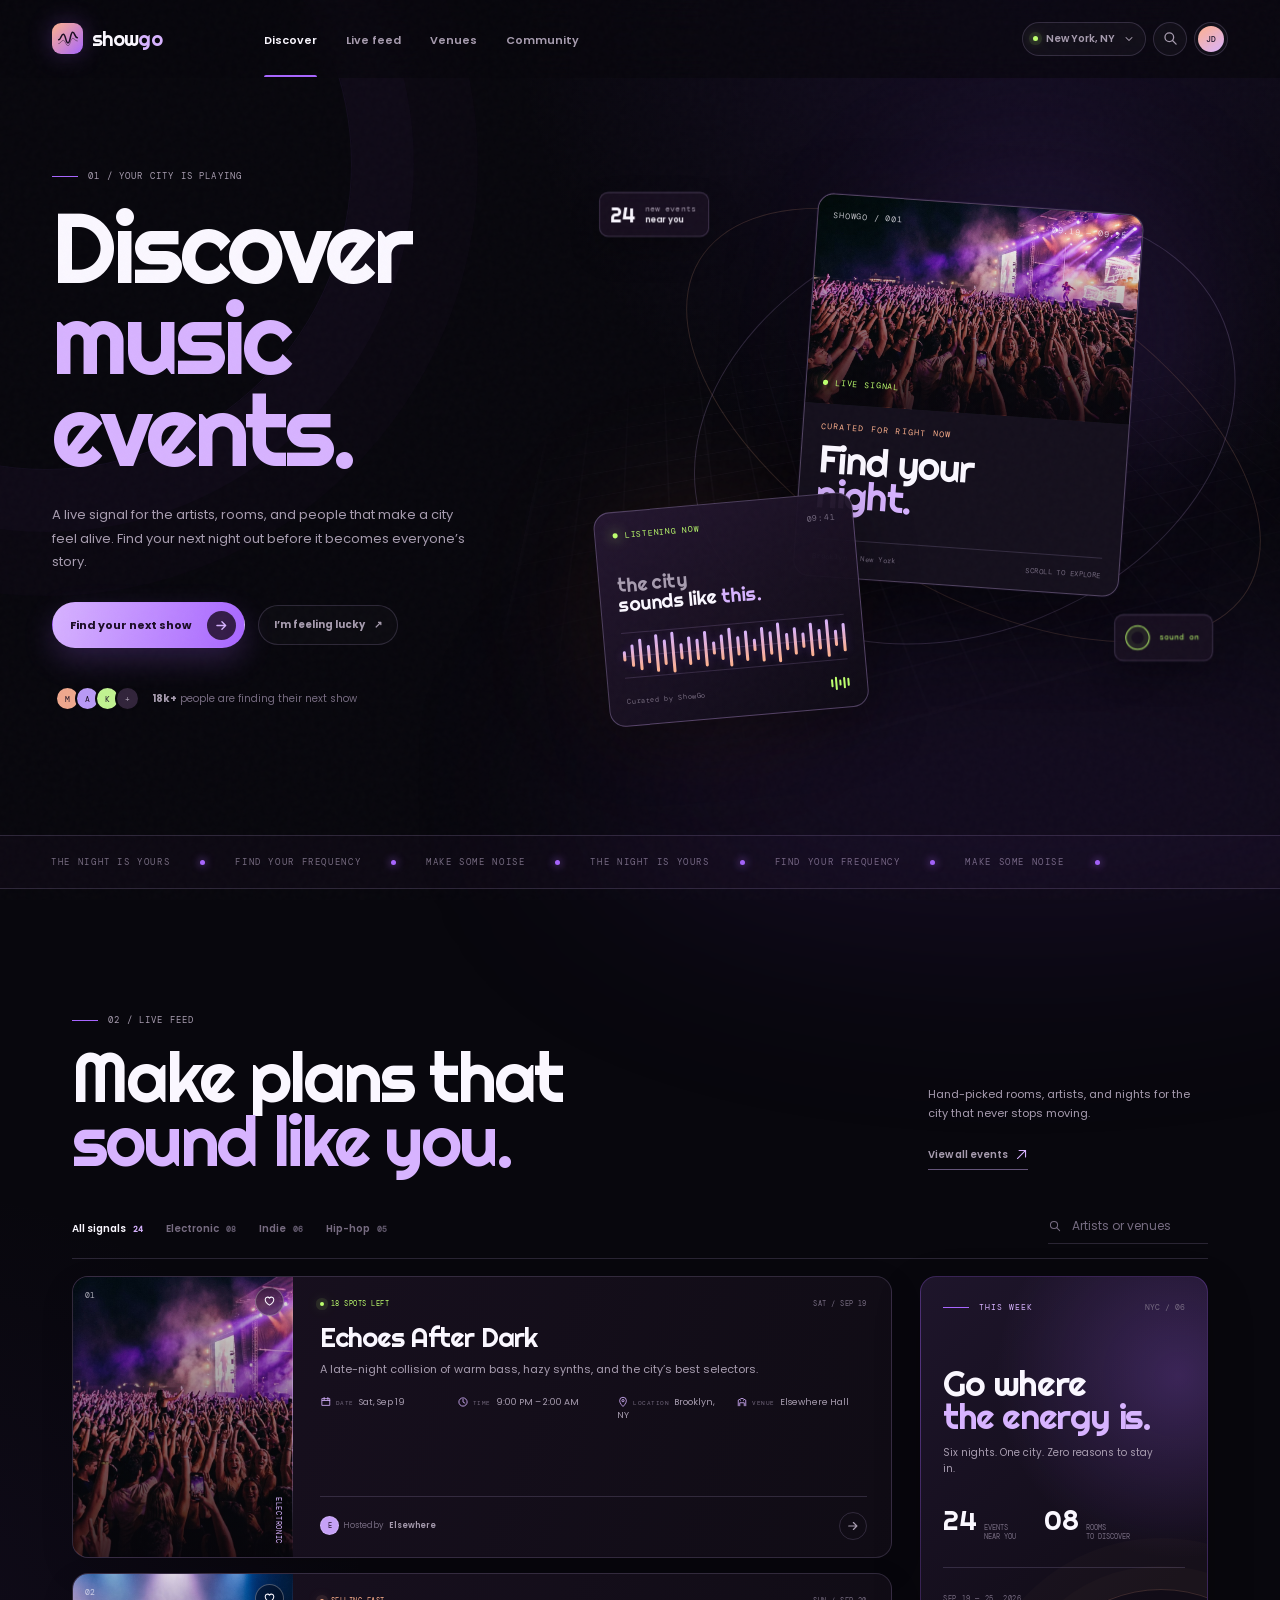
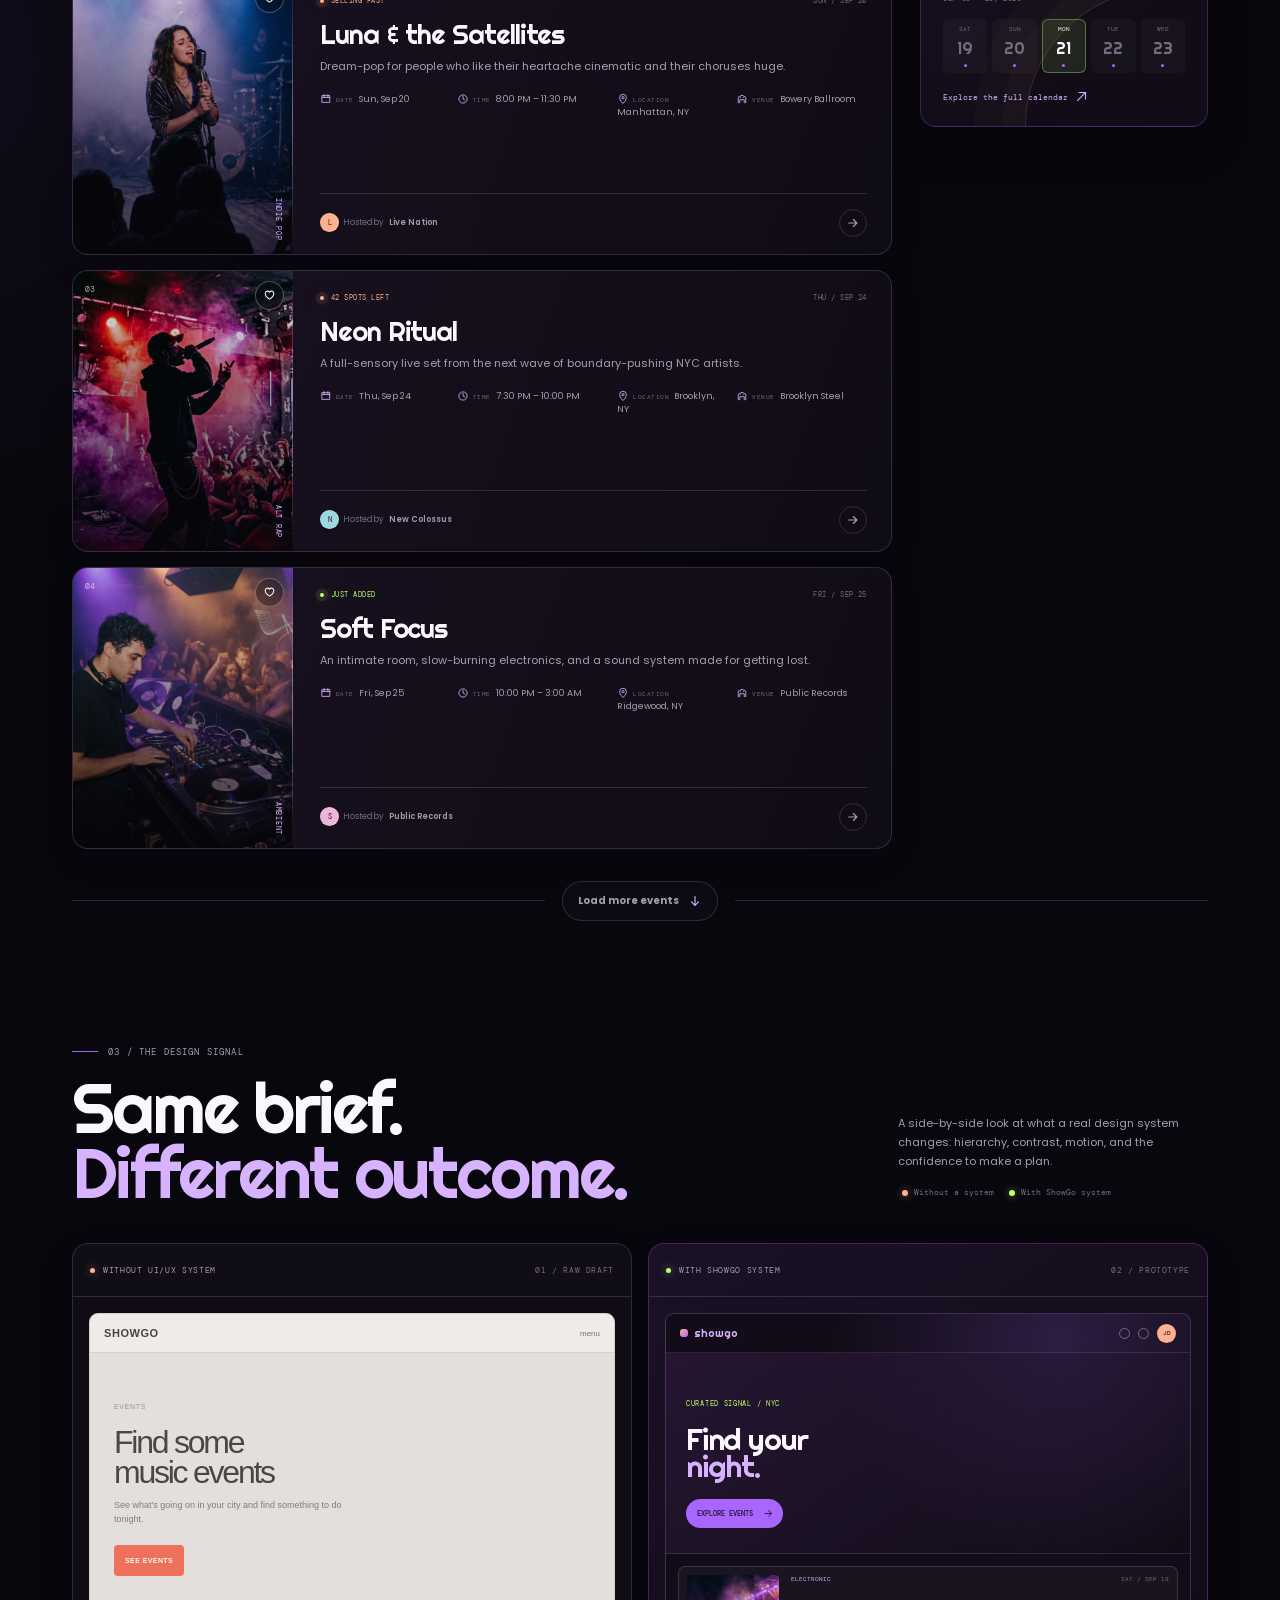
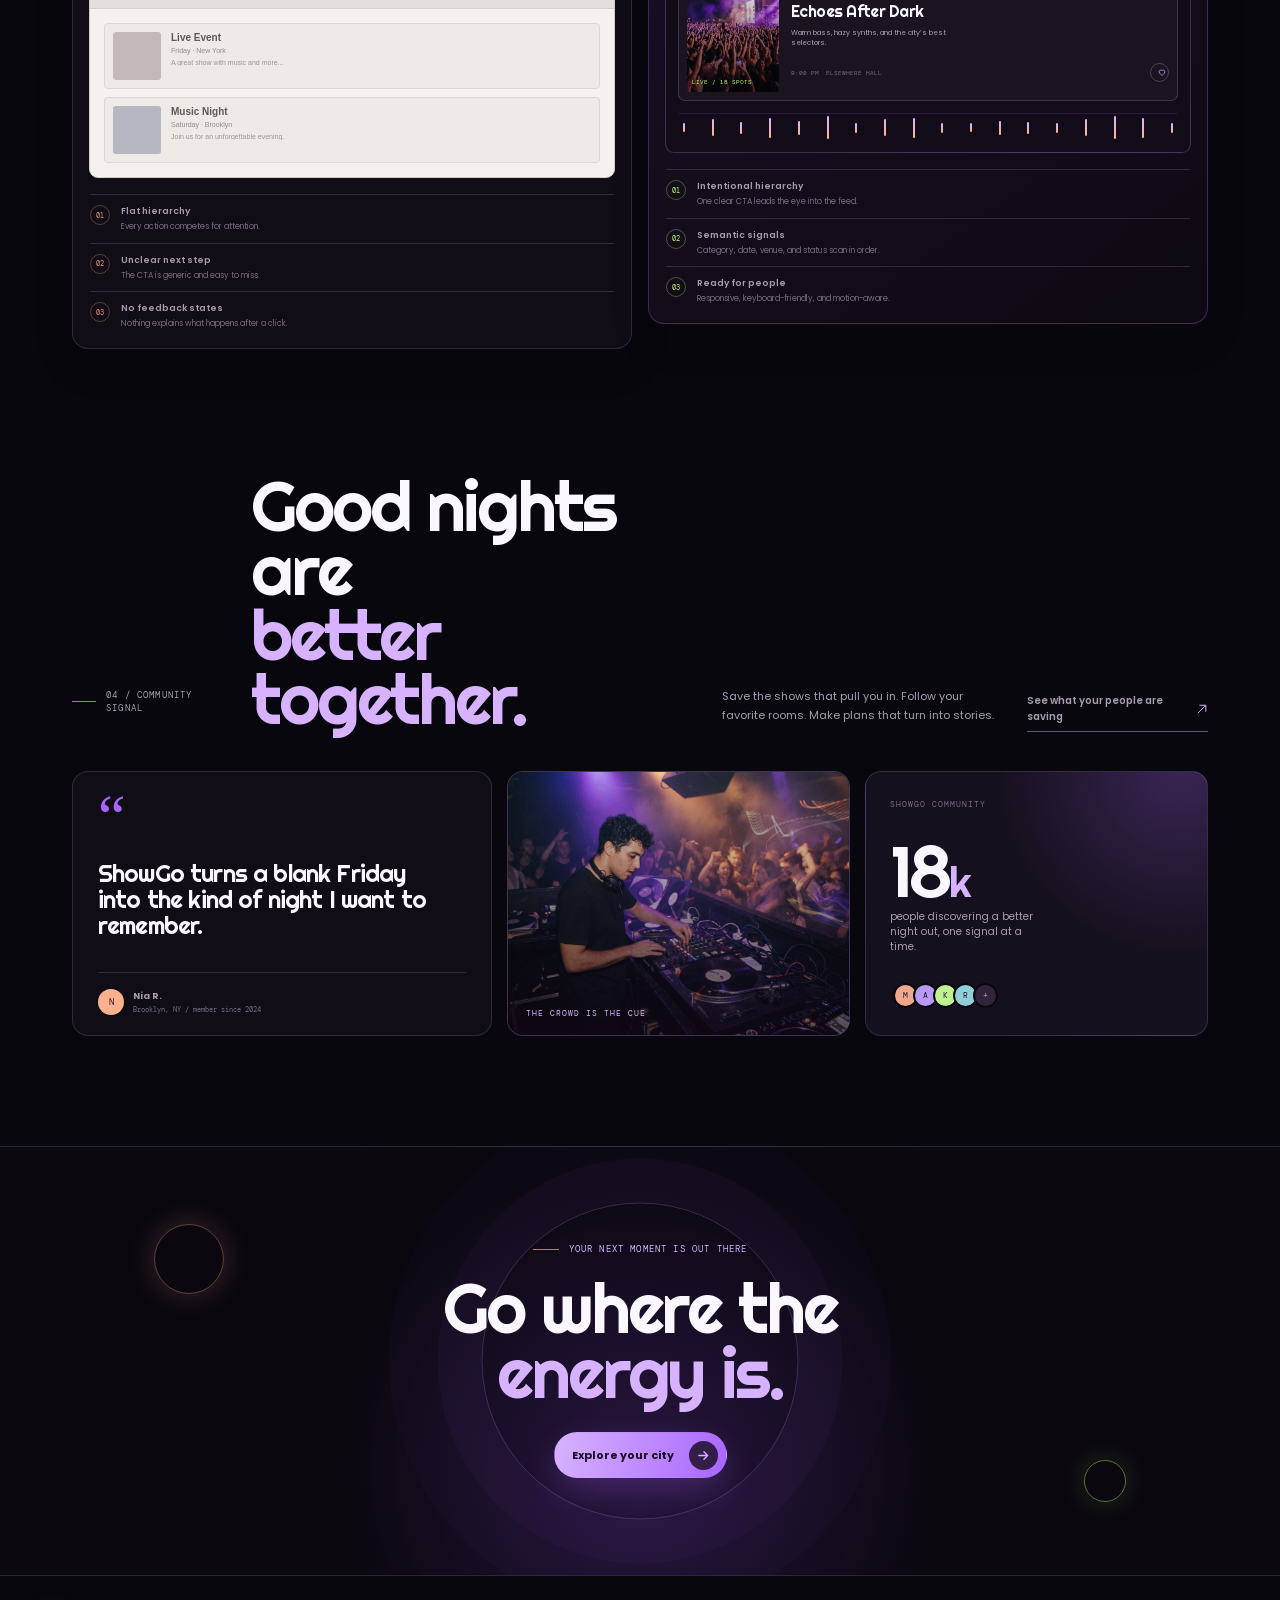
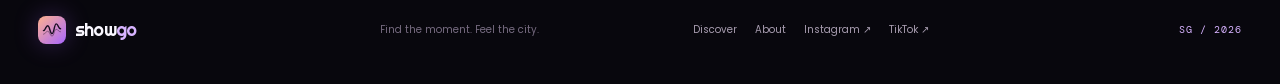
==== commit 00643e87: "Add UI UX skill comparison panels Co-authored-by: arena-agent <297053741+arena-agent@users.noreply.g" ====
--- a/index.html
+++ b/index.html
@@ -172,8 +172,41 @@
         <div class="feed-bottom reveal"><span></span><button class="button button-quiet" id="load-more" type="button">Load more events <svg viewBox="0 0 16 16" fill="none" aria-hidden="true"><path d="M8 3v10M4 9l4 4 4-4" stroke="currentColor" stroke-width="1.3" stroke-linecap="round" stroke-linejoin="round" /></svg></button><span></span></div>
       </section>
 
+      <section class="comparison-section" id="skill-difference" aria-labelledby="comparison-title">
+        <div class="comparison-intro reveal">
+          <div>
+            <p class="eyebrow"><span class="eyebrow-line" aria-hidden="true"></span> 03 / THE DESIGN SIGNAL</p>
+            <h2 id="comparison-title">Same brief.<br /><em>Different outcome.</em></h2>
+          </div>
+          <div class="comparison-intro-copy"><p>A side-by-side look at what a real design system changes: hierarchy, contrast, motion, and the confidence to make a plan.</p><span class="comparison-key"><i class="key-dot key-raw"></i> Without a system <i class="key-dot key-built"></i> With ShowGo system</span></div>
+        </div>
+
+        <div class="comparison-board">
+          <article class="compare-panel compare-panel-raw reveal" style="--reveal-delay: .04s">
+            <header class="compare-panel-header"><span class="compare-label"><i class="compare-status raw-status"></i> WITHOUT UI/UX SYSTEM</span><span class="compare-code">01 / RAW DRAFT</span></header>
+            <div class="raw-preview" aria-label="Example of an unstructured music event page">
+              <div class="raw-toolbar"><strong>SHOWGO</strong><span>menu</span></div>
+              <div class="raw-hero"><span class="raw-small-label">EVENTS</span><h3>Find some<br />music events</h3><p>See what’s going on in your city and find something to do tonight.</p><div class="raw-button">SEE EVENTS</div></div>
+              <div class="raw-list"><div class="raw-list-card"><span class="raw-image raw-image-one"></span><span><strong>Live Event</strong><small>Friday · New York</small><em>A great show with music and more...</em></span></div><div class="raw-list-card"><span class="raw-image raw-image-two"></span><span><strong>Music Night</strong><small>Saturday · Brooklyn</small><em>Join us for an unforgettable evening.</em></span></div></div>
+            </div>
+            <div class="compare-notes raw-notes"><div><span class="note-number">01</span><p><strong>Flat hierarchy</strong><small>Every action competes for attention.</small></p></div><div><span class="note-number">02</span><p><strong>Unclear next step</strong><small>The CTA is generic and easy to miss.</small></p></div><div><span class="note-number">03</span><p><strong>No feedback states</strong><small>Nothing explains what happens after a click.</small></p></div></div>
+          </article>
+
+          <article class="compare-panel compare-panel-built reveal" style="--reveal-delay: .1s">
+            <header class="compare-panel-header"><span class="compare-label"><i class="compare-status built-status"></i> WITH SHOWGO SYSTEM</span><span class="compare-code">02 / PROTOTYPE</span></header>
+            <div class="built-preview" aria-label="Example of the ShowGo event discovery interface">
+              <div class="built-toolbar"><span class="built-brand"><i></i> showgo</span><span class="built-toolbar-actions"><i></i><i></i><b>JD</b></span></div>
+              <div class="built-hero"><span class="built-small-label">CURATED SIGNAL / NYC</span><h3>Find your<br /><em>night.</em></h3><div class="built-cta">EXPLORE EVENTS <svg viewBox="0 0 16 16" fill="none" aria-hidden="true"><path d="M3 8h9M8 3.5 12.5 8 8 12.5" stroke="currentColor" stroke-width="1.25" stroke-linecap="round" stroke-linejoin="round" /></svg></div></div>
+              <div class="built-event"><div class="built-event-image"><img src="assets/echoes-after-dark.jpg" alt="Concert crowd in the ShowGo comparison preview" width="1360" height="768" loading="lazy" decoding="async" /><span>LIVE / 18 SPOTS</span></div><div class="built-event-copy"><div><span>ELECTRONIC</span><small>SAT / SEP 19</small></div><strong>Echoes After Dark</strong><p>Warm bass, hazy synths, and the city’s best selectors.</p><div class="built-event-meta"><span>9:00 PM</span><span>ELSEWHERE HALL</span><button class="built-save-button" type="button" aria-label="Save comparison preview event" aria-pressed="false"><svg viewBox="0 0 20 20" fill="none" aria-hidden="true"><path d="M15.7 7.4c0 4.2-5.7 7.4-5.7 7.4s-5.7-3.2-5.7-7.4A3.1 3.1 0 0 1 10 5.6a3.1 3.1 0 0 1 5.7 1.8Z" stroke="currentColor" stroke-width="1.35" stroke-linejoin="round" /></svg></button></div></div></div>
+              <div class="built-wave" aria-hidden="true"><i></i><i></i><i></i><i></i><i></i><i></i><i></i><i></i><i></i><i></i><i></i><i></i><i></i><i></i><i></i><i></i><i></i><i></i></div>
+            </div>
+            <div class="compare-notes built-notes"><div><span class="note-number">01</span><p><strong>Intentional hierarchy</strong><small>One clear CTA leads the eye into the feed.</small></p></div><div><span class="note-number">02</span><p><strong>Semantic signals</strong><small>Category, date, venue, and status scan in order.</small></p></div><div><span class="note-number">03</span><p><strong>Ready for people</strong><small>Responsive, keyboard-friendly, and motion-aware.</small></p></div></div>
+          </article>
+        </div>
+      </section>
+
       <section class="community-section" id="community" aria-labelledby="community-title">
-        <div class="community-copy reveal"><p class="eyebrow"><span class="eyebrow-line" aria-hidden="true"></span> 03 / COMMUNITY SIGNAL</p><h2 id="community-title">Good nights are<br /><em>better together.</em></h2><p>Save the shows that pull you in. Follow your favorite rooms. Make plans that turn into stories.</p><a class="inline-link" href="#events">See what your people are saving <svg viewBox="0 0 16 16" fill="none" aria-hidden="true"><path d="M3 13 13 3M5 3h8v8" stroke="currentColor" stroke-width="1.3" stroke-linecap="round" stroke-linejoin="round" /></svg></a></div>
+        <div class="community-copy reveal"><p class="eyebrow"><span class="eyebrow-line" aria-hidden="true"></span> 04 / COMMUNITY SIGNAL</p><h2 id="community-title">Good nights are<br /><em>better together.</em></h2><p>Save the shows that pull you in. Follow your favorite rooms. Make plans that turn into stories.</p><a class="inline-link" href="#events">See what your people are saving <svg viewBox="0 0 16 16" fill="none" aria-hidden="true"><path d="M3 13 13 3M5 3h8v8" stroke="currentColor" stroke-width="1.3" stroke-linecap="round" stroke-linejoin="round" /></svg></a></div>
         <div class="proof-grid">
           <blockquote class="quote-card reveal"><div class="quote-mark" aria-hidden="true">“</div><p>ShowGo turns a blank Friday into the kind of night I want to remember.</p><footer><span class="quote-avatar">N</span><span><strong>Nia R.</strong><small>Brooklyn, NY / member since 2024</small></span></footer></blockquote>
           <div class="proof-image reveal"><img src="assets/soft-focus.jpg" alt="DJ and crowd moving together in a club" width="1360" height="768" loading="lazy" decoding="async" /><span class="proof-image-overlay" aria-hidden="true"></span><span class="proof-image-label">THE CROWD IS THE CUE</span></div>
--- a/styles.css
+++ b/styles.css
@@ -1720,6 +1720,578 @@
   background: var(--color-border);
 }
 
+/* Skill comparison */
+.comparison-section {
+  max-width: 1240px;
+  margin: 0 auto;
+  padding: 112px 22px 0;
+}
+
+.comparison-intro {
+  display: block;
+  margin-bottom: 38px;
+}
+
+.comparison-intro h2 {
+  margin: 0;
+  color: var(--color-foreground);
+  font-family: var(--font-display);
+  font-size: clamp(48px, 11vw, 70px);
+  font-weight: 400;
+  letter-spacing: -.045em;
+  line-height: .92;
+}
+
+.comparison-intro h2 em {
+  color: var(--color-primary-soft);
+  font-style: normal;
+}
+
+.comparison-intro-copy {
+  max-width: 310px;
+  margin-top: 25px;
+  color: var(--color-muted-foreground);
+  font-size: 11px;
+  line-height: 1.7;
+}
+
+.comparison-intro-copy p {
+  margin: 0 0 16px;
+}
+
+.comparison-key {
+  display: flex;
+  align-items: center;
+  flex-wrap: wrap;
+  gap: 6px;
+  color: var(--color-subtle);
+  font-family: var(--font-mono);
+  font-size: 8px;
+  line-height: 1.7;
+}
+
+.key-dot,
+.compare-status {
+  display: inline-block;
+  width: 6px;
+  height: 6px;
+  border-radius: 50%;
+}
+
+.key-raw,
+.raw-status {
+  margin-left: 4px;
+  background: var(--color-peach);
+  box-shadow: 0 0 9px rgba(255, 177, 141, .55);
+}
+
+.key-built,
+.built-status {
+  margin-left: 9px;
+  background: var(--color-accent);
+  box-shadow: 0 0 9px rgba(189, 255, 110, .6);
+}
+
+.comparison-board {
+  display: grid;
+  gap: 16px;
+}
+
+.compare-panel {
+  min-width: 0;
+  overflow: hidden;
+  border: 1px solid var(--color-border);
+  border-radius: var(--radius-md);
+  background: var(--color-surface);
+  box-shadow: 0 15px 40px rgba(0, 0, 0, .14);
+}
+
+.compare-panel-built {
+  border-color: rgba(168, 102, 255, .3);
+  background: linear-gradient(145deg, rgba(27, 17, 38, .98), rgba(14, 10, 19, .98));
+}
+
+.compare-panel-header {
+  display: flex;
+  align-items: center;
+  justify-content: space-between;
+  gap: 12px;
+  min-height: 53px;
+  padding: 0 17px;
+  border-bottom: 1px solid var(--color-border);
+}
+
+.compare-label,
+.compare-code {
+  font-family: var(--font-mono);
+  font-size: 8px;
+  letter-spacing: .08em;
+  line-height: 1.35;
+  text-transform: uppercase;
+}
+
+.compare-label {
+  display: inline-flex;
+  align-items: center;
+  gap: 8px;
+  color: var(--color-muted-foreground);
+}
+
+.compare-code {
+  color: var(--color-subtle);
+}
+
+.compare-status {
+  width: 5px;
+  height: 5px;
+  margin: 0;
+}
+
+.raw-preview,
+.built-preview {
+  min-height: 390px;
+  margin: 16px;
+  overflow: hidden;
+  border-radius: 9px;
+}
+
+.raw-preview {
+  border: 1px solid #d6cfc7;
+  background: #efebe7;
+  color: #4d474a;
+  font-family: Arial, sans-serif;
+}
+
+.raw-toolbar {
+  display: flex;
+  align-items: center;
+  justify-content: space-between;
+  min-height: 39px;
+  padding: 0 14px;
+  border-bottom: 1px solid #d7d0cb;
+  color: #7c7574;
+  font-size: 8px;
+}
+
+.raw-toolbar strong {
+  color: #494246;
+  font-size: 11px;
+  font-weight: 700;
+  letter-spacing: .05em;
+}
+
+.raw-hero {
+  padding: 42px 24px 32px;
+  border-bottom: 1px solid #d7d0cb;
+  background: #e4dfda;
+}
+
+.raw-small-label {
+  color: #9b918e;
+  font-size: 7px;
+  letter-spacing: .1em;
+}
+
+.raw-hero h3 {
+  max-width: 220px;
+  margin: 14px 0 12px;
+  color: #4c4549;
+  font-size: 32px;
+  font-weight: 500;
+  letter-spacing: -.07em;
+  line-height: .94;
+}
+
+.raw-hero p {
+  max-width: 230px;
+  margin: 0 0 19px;
+  color: #827a7b;
+  font-size: 9px;
+  line-height: 1.5;
+}
+
+.raw-button {
+  display: inline-flex;
+  min-height: 31px;
+  align-items: center;
+  padding: 0 11px;
+  border-radius: 4px;
+  background: #ee715c;
+  color: #fff9f5;
+  font-size: 7px;
+  font-weight: 700;
+  letter-spacing: .06em;
+}
+
+.raw-list {
+  display: grid;
+  gap: 8px;
+  padding: 14px;
+  background: #f5f1ee;
+}
+
+.raw-list-card {
+  display: grid;
+  grid-template-columns: 48px minmax(0, 1fr);
+  gap: 10px;
+  padding: 8px;
+  border: 1px solid #ddd6d1;
+  border-radius: 4px;
+  background: #eeeae6;
+}
+
+.raw-image {
+  display: block;
+  min-height: 48px;
+  border-radius: 3px;
+  background: #c5b8bb;
+}
+
+.raw-image-two {
+  background: #b6b7c0;
+}
+
+.raw-list-card strong,
+.raw-list-card small,
+.raw-list-card em {
+  display: block;
+}
+
+.raw-list-card strong {
+  color: #605759;
+  font-size: 10px;
+  font-weight: 700;
+}
+
+.raw-list-card small {
+  margin-top: 4px;
+  color: #968b8a;
+  font-size: 7px;
+}
+
+.raw-list-card em {
+  margin-top: 5px;
+  overflow: hidden;
+  color: #9e9592;
+  font-size: 7px;
+  font-style: normal;
+  text-overflow: ellipsis;
+  white-space: nowrap;
+}
+
+.built-preview {
+  position: relative;
+  border: 1px solid rgba(203, 164, 255, .24);
+  background:
+    radial-gradient(circle at 75% 6%, rgba(168, 102, 255, .19), transparent 39%),
+    #110c17;
+  color: var(--color-foreground);
+}
+
+.built-toolbar {
+  display: flex;
+  align-items: center;
+  justify-content: space-between;
+  min-height: 39px;
+  padding: 0 14px;
+  border-bottom: 1px solid rgba(218, 193, 255, .12);
+}
+
+.built-brand {
+  display: inline-flex;
+  align-items: center;
+  gap: 6px;
+  color: var(--color-primary-soft);
+  font-family: var(--font-display);
+  font-size: 11px;
+}
+
+.built-brand i {
+  display: block;
+  width: 8px;
+  height: 8px;
+  border-radius: 3px;
+  background: linear-gradient(135deg, var(--color-peach), var(--color-primary));
+}
+
+.built-toolbar-actions {
+  display: flex;
+  align-items: center;
+  gap: 8px;
+}
+
+.built-toolbar-actions > i {
+  display: block;
+  width: 11px;
+  height: 11px;
+  border: 1px solid var(--color-subtle);
+  border-radius: 50%;
+}
+
+.built-toolbar-actions b {
+  display: grid;
+  width: 19px;
+  height: 19px;
+  place-items: center;
+  border-radius: 50%;
+  background: var(--color-peach);
+  color: #24152d;
+  font-family: var(--font-mono);
+  font-size: 6px;
+  font-weight: 500;
+}
+
+.built-hero {
+  position: relative;
+  padding: 35px 20px 25px;
+  border-bottom: 1px solid rgba(218, 193, 255, .12);
+  background: linear-gradient(145deg, rgba(41, 23, 54, .86), rgba(18, 12, 24, .2));
+}
+
+.built-small-label {
+  color: var(--color-accent);
+  font-family: var(--font-mono);
+  font-size: 7px;
+  letter-spacing: .1em;
+}
+
+.built-hero h3 {
+  margin: 13px 0 18px;
+  color: var(--color-foreground);
+  font-family: var(--font-display);
+  font-size: 30px;
+  font-weight: 400;
+  letter-spacing: -.04em;
+  line-height: .9;
+}
+
+.built-hero h3 em {
+  color: var(--color-primary-soft);
+  font-style: normal;
+}
+
+.built-cta {
+  display: inline-flex;
+  align-items: center;
+  gap: 10px;
+  min-height: 29px;
+  padding: 0 9px 0 11px;
+  border-radius: 100px;
+  background: var(--color-primary);
+  color: #1d0f29;
+  font-family: var(--font-mono);
+  font-size: 7px;
+  font-weight: 500;
+}
+
+.built-cta svg {
+  width: 11px;
+}
+
+.built-event {
+  display: grid;
+  grid-template-columns: 92px minmax(0, 1fr);
+  gap: 12px;
+  margin: 12px;
+  padding: 8px;
+  border: 1px solid rgba(218, 193, 255, .18);
+  border-radius: 7px;
+  background: rgba(255, 255, 255, .035);
+}
+
+.built-event-image {
+  position: relative;
+  min-height: 117px;
+  overflow: hidden;
+  border-radius: 4px;
+  background: #2b1a3c;
+}
+
+.built-event-image img {
+  display: block;
+  width: 100%;
+  height: 100%;
+  object-fit: cover;
+}
+
+.built-event-image::after {
+  position: absolute;
+  inset: 0;
+  background: linear-gradient(180deg, transparent, rgba(7, 4, 11, .7));
+  content: "";
+}
+
+.built-event-image span {
+  position: absolute;
+  z-index: 1;
+  right: 5px;
+  bottom: 6px;
+  left: 5px;
+  color: var(--color-accent);
+  font-family: var(--font-mono);
+  font-size: 6px;
+}
+
+.built-event-copy {
+  min-width: 0;
+}
+
+.built-event-copy > div:first-child {
+  display: flex;
+  align-items: center;
+  justify-content: space-between;
+  gap: 4px;
+  color: var(--color-primary-soft);
+  font-family: var(--font-mono);
+  font-size: 6px;
+}
+
+.built-event-copy > div:first-child small {
+  color: var(--color-subtle);
+  font-size: 6px;
+}
+
+.built-event-copy > strong {
+  display: block;
+  margin: 18px 0 6px;
+  overflow: hidden;
+  color: var(--color-foreground);
+  font-family: var(--font-display);
+  font-size: 16px;
+  font-weight: 400;
+  letter-spacing: -.035em;
+  text-overflow: ellipsis;
+  white-space: nowrap;
+}
+
+.built-event-copy > p {
+  max-width: 170px;
+  margin: 0;
+  color: var(--color-muted-foreground);
+  font-size: 7px;
+  line-height: 1.45;
+}
+
+.built-event-meta {
+  display: flex;
+  align-items: center;
+  gap: 7px;
+  margin-top: 15px;
+  color: var(--color-subtle);
+  font-family: var(--font-mono);
+  font-size: 6px;
+}
+
+.built-event-meta button {
+  display: grid;
+  width: 19px;
+  height: 19px;
+  margin-left: auto;
+  place-items: center;
+  border: 1px solid rgba(218, 193, 255, .25);
+  border-radius: 50%;
+  background: transparent;
+  color: var(--color-primary-soft);
+}
+
+.built-event-meta button svg {
+  width: 10px;
+}
+
+.built-event-meta button.is-saved {
+  border-color: var(--color-peach);
+  background: rgba(255, 177, 141, .15);
+  color: var(--color-peach);
+}
+
+.built-event-meta button.is-saved path {
+  fill: currentColor;
+}
+
+.built-wave {
+  display: flex;
+  align-items: center;
+  justify-content: space-between;
+  height: 28px;
+  margin: 0 13px 11px;
+  padding: 0 4px;
+  border-top: 1px solid rgba(168, 102, 255, .18);
+}
+
+.built-wave i {
+  display: block;
+  width: 2px;
+  height: calc(8px + (var(--wave-height, 1) * 1px));
+  min-height: 7px;
+  border-radius: 3px;
+  background: linear-gradient(to top, var(--color-peach), var(--color-primary-soft));
+}
+
+.built-wave i:nth-child(1), .built-wave i:nth-child(11) { height: 9px; }
+.built-wave i:nth-child(2), .built-wave i:nth-child(8), .built-wave i:nth-child(15) { height: 17px; }
+.built-wave i:nth-child(3), .built-wave i:nth-child(13) { height: 12px; }
+.built-wave i:nth-child(4), .built-wave i:nth-child(9), .built-wave i:nth-child(17) { height: 20px; }
+.built-wave i:nth-child(5), .built-wave i:nth-child(12) { height: 14px; }
+.built-wave i:nth-child(6), .built-wave i:nth-child(16) { height: 23px; }
+.built-wave i:nth-child(7), .built-wave i:nth-child(10), .built-wave i:nth-child(14), .built-wave i:nth-child(18) { height: 10px; }
+
+.compare-notes {
+  display: grid;
+  gap: 10px;
+  padding: 0 17px 18px;
+}
+
+.compare-notes > div {
+  display: grid;
+  grid-template-columns: 22px minmax(0, 1fr);
+  gap: 9px;
+  align-items: start;
+  padding-top: 10px;
+  border-top: 1px solid var(--color-border);
+}
+
+.note-number {
+  display: grid;
+  width: 20px;
+  height: 20px;
+  place-items: center;
+  border: 1px solid var(--color-border);
+  border-radius: 50%;
+  color: var(--color-subtle);
+  font-family: var(--font-mono);
+  font-size: 7px;
+}
+
+.compare-notes p,
+.compare-notes strong,
+.compare-notes small {
+  display: block;
+  margin: 0;
+}
+
+.compare-notes strong {
+  color: var(--color-muted-foreground);
+  font-size: 9px;
+  font-weight: 600;
+}
+
+.compare-notes small {
+  margin-top: 3px;
+  color: var(--color-subtle);
+  font-size: 8px;
+  line-height: 1.45;
+}
+
+.raw-notes .note-number {
+  border-color: rgba(255, 177, 141, .3);
+  color: #e69b7d;
+}
+
+.built-notes .note-number {
+  border-color: rgba(189, 255, 110, .3);
+  color: var(--color-accent);
+}
+
 /* Community and CTA */
 .community-section {
   padding-top: 125px;
@@ -2087,9 +2659,30 @@
 
   .hero,
   .events-section,
+  .comparison-section,
   .community-section {
     padding-right: 38px;
     padding-left: 38px;
+  }
+
+  .comparison-section {
+    padding-top: 125px;
+  }
+
+  .comparison-intro {
+    display: flex;
+    align-items: flex-end;
+    justify-content: space-between;
+    gap: 30px;
+  }
+
+  .comparison-intro-copy {
+    margin: 0 0 5px;
+  }
+
+  .comparison-board {
+    grid-template-columns: repeat(2, minmax(0, 1fr));
+    align-items: start;
   }
 
   .hero {
@@ -2182,6 +2775,7 @@
 
   .hero,
   .events-section,
+  .comparison-section,
   .community-section {
     padding-right: 52px;
     padding-left: 52px;
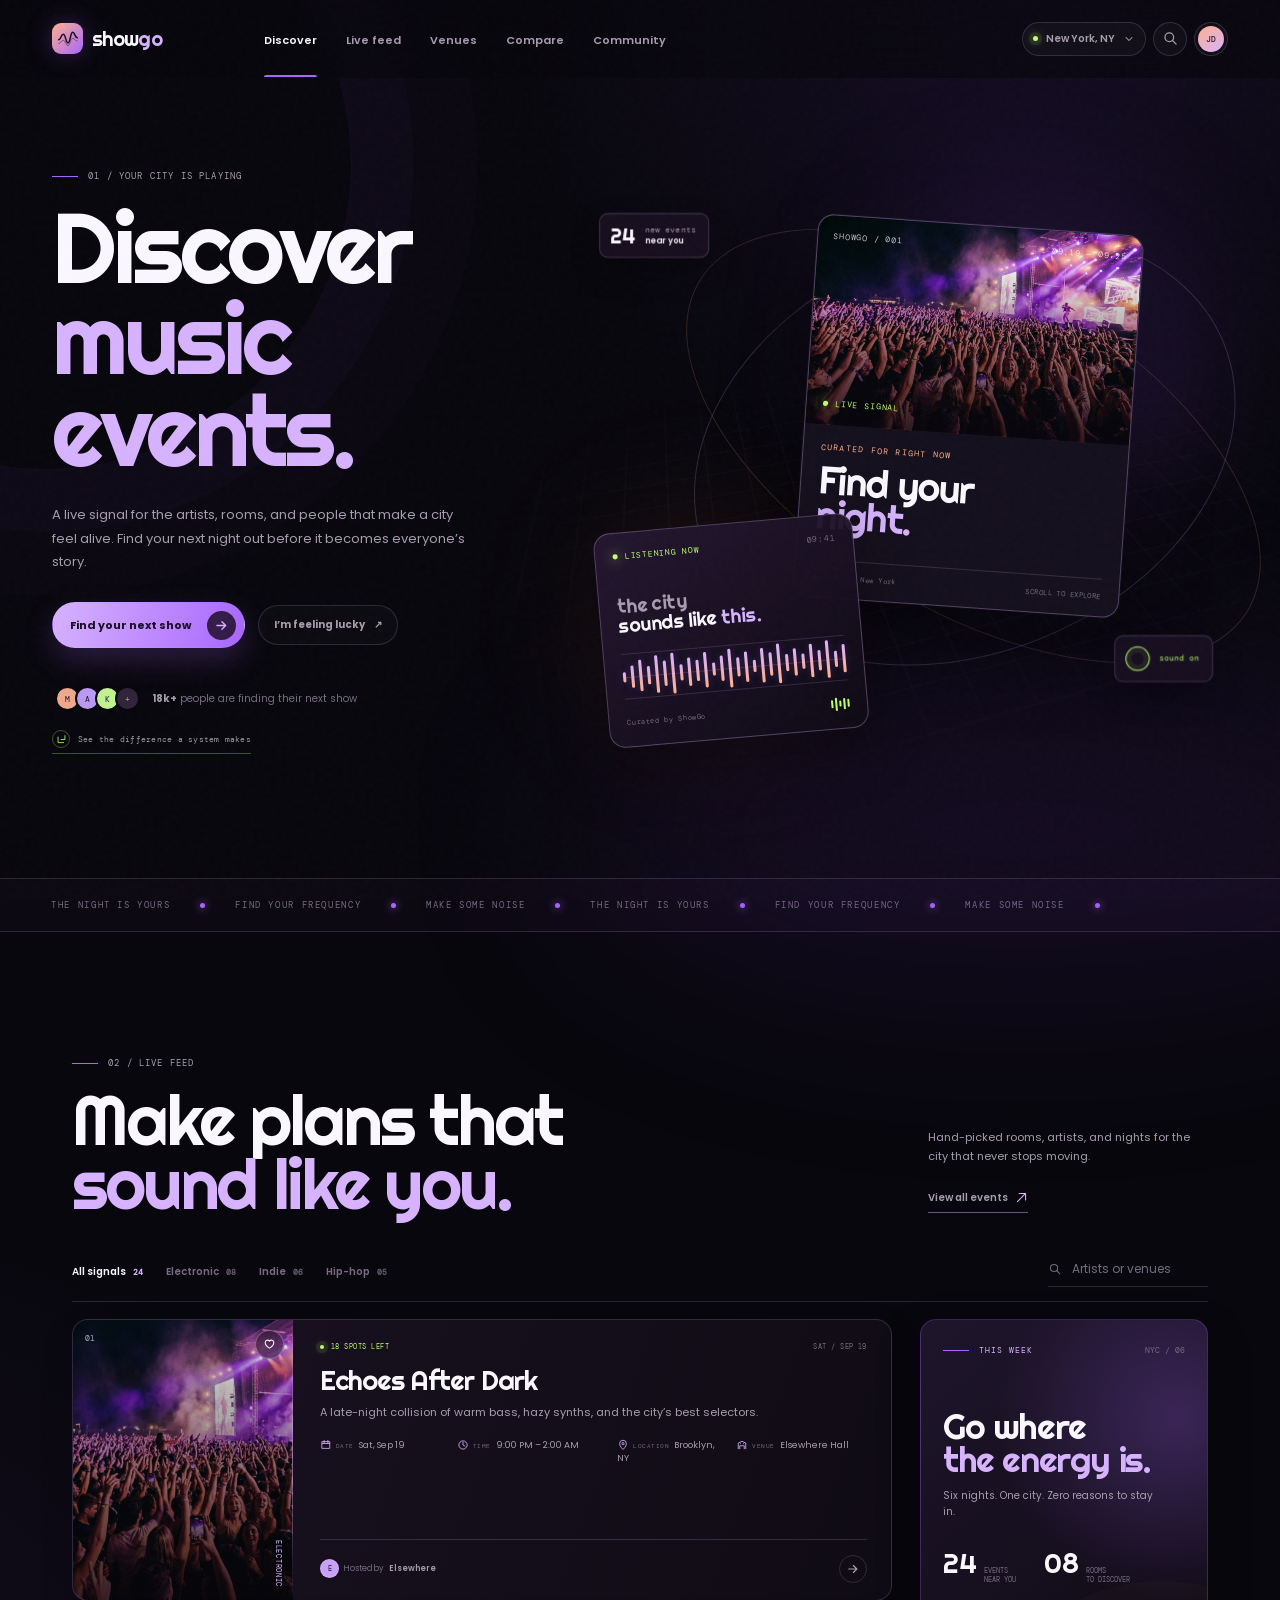
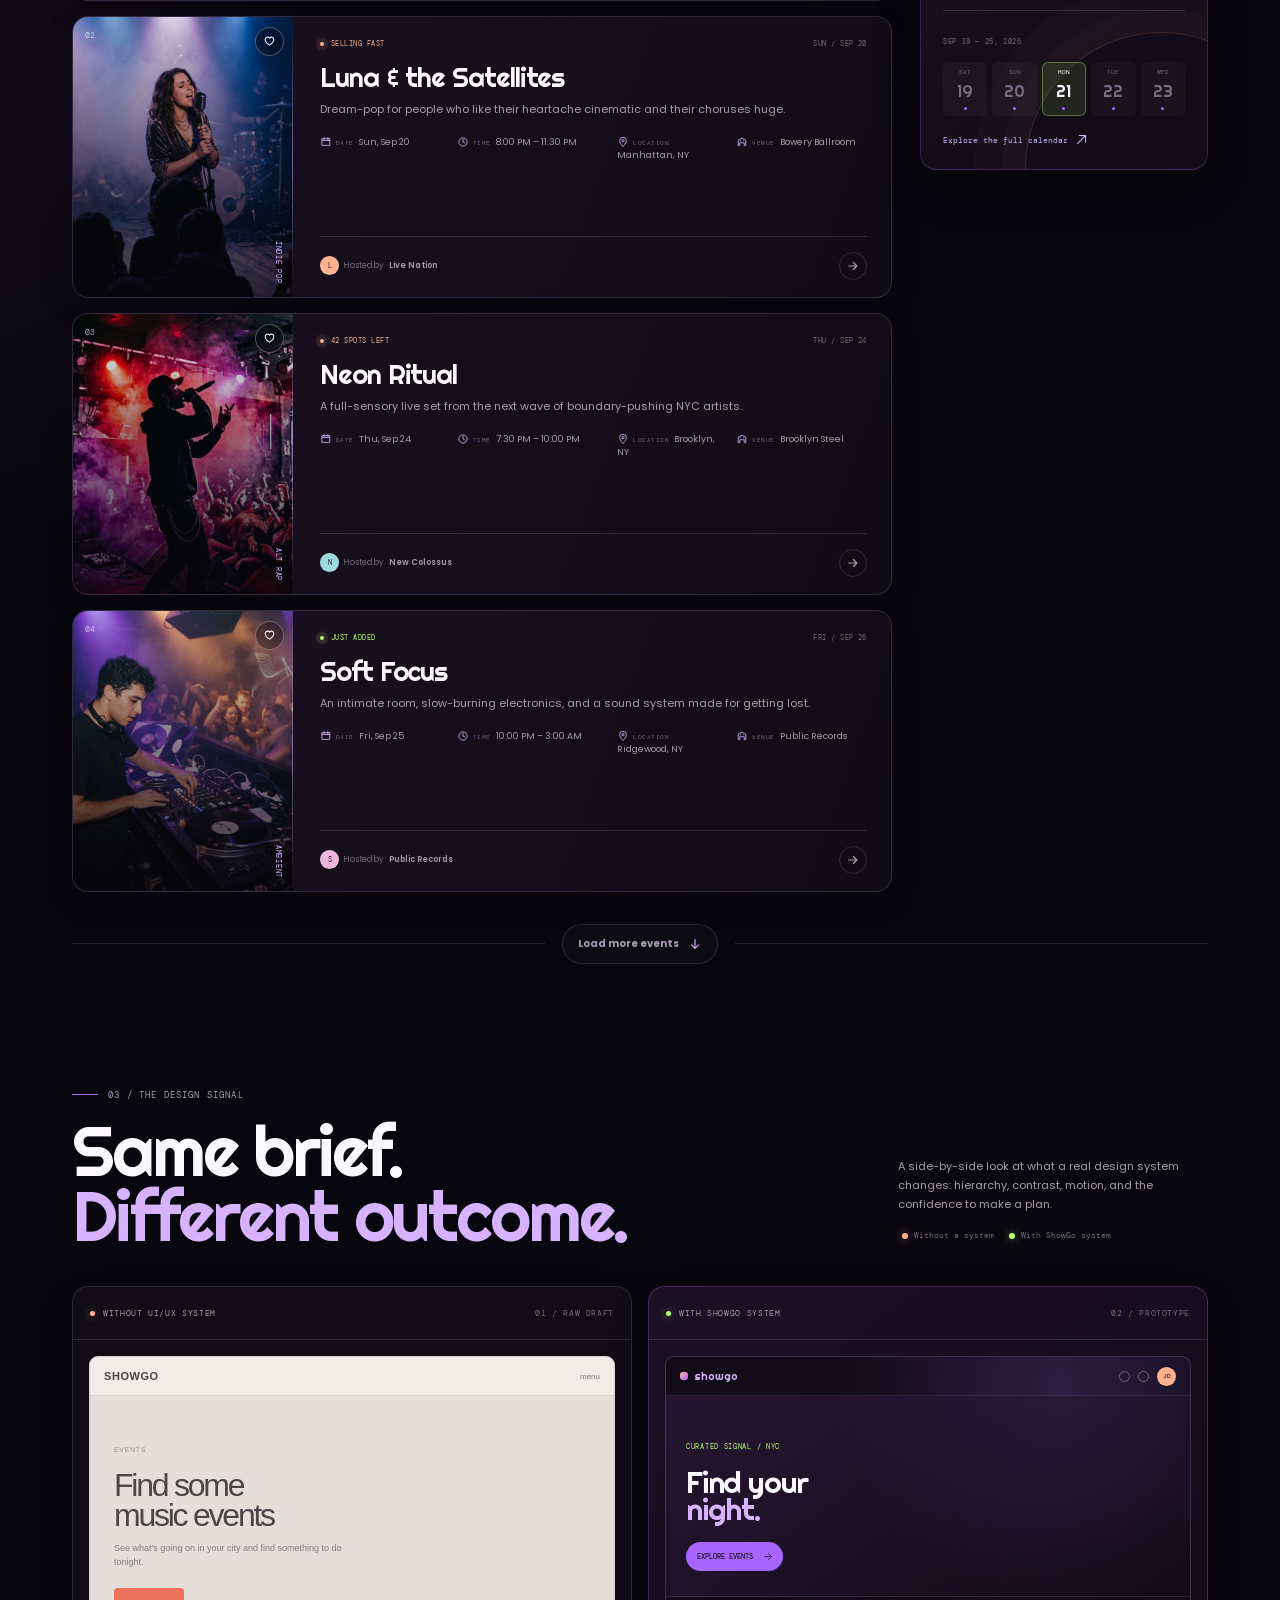
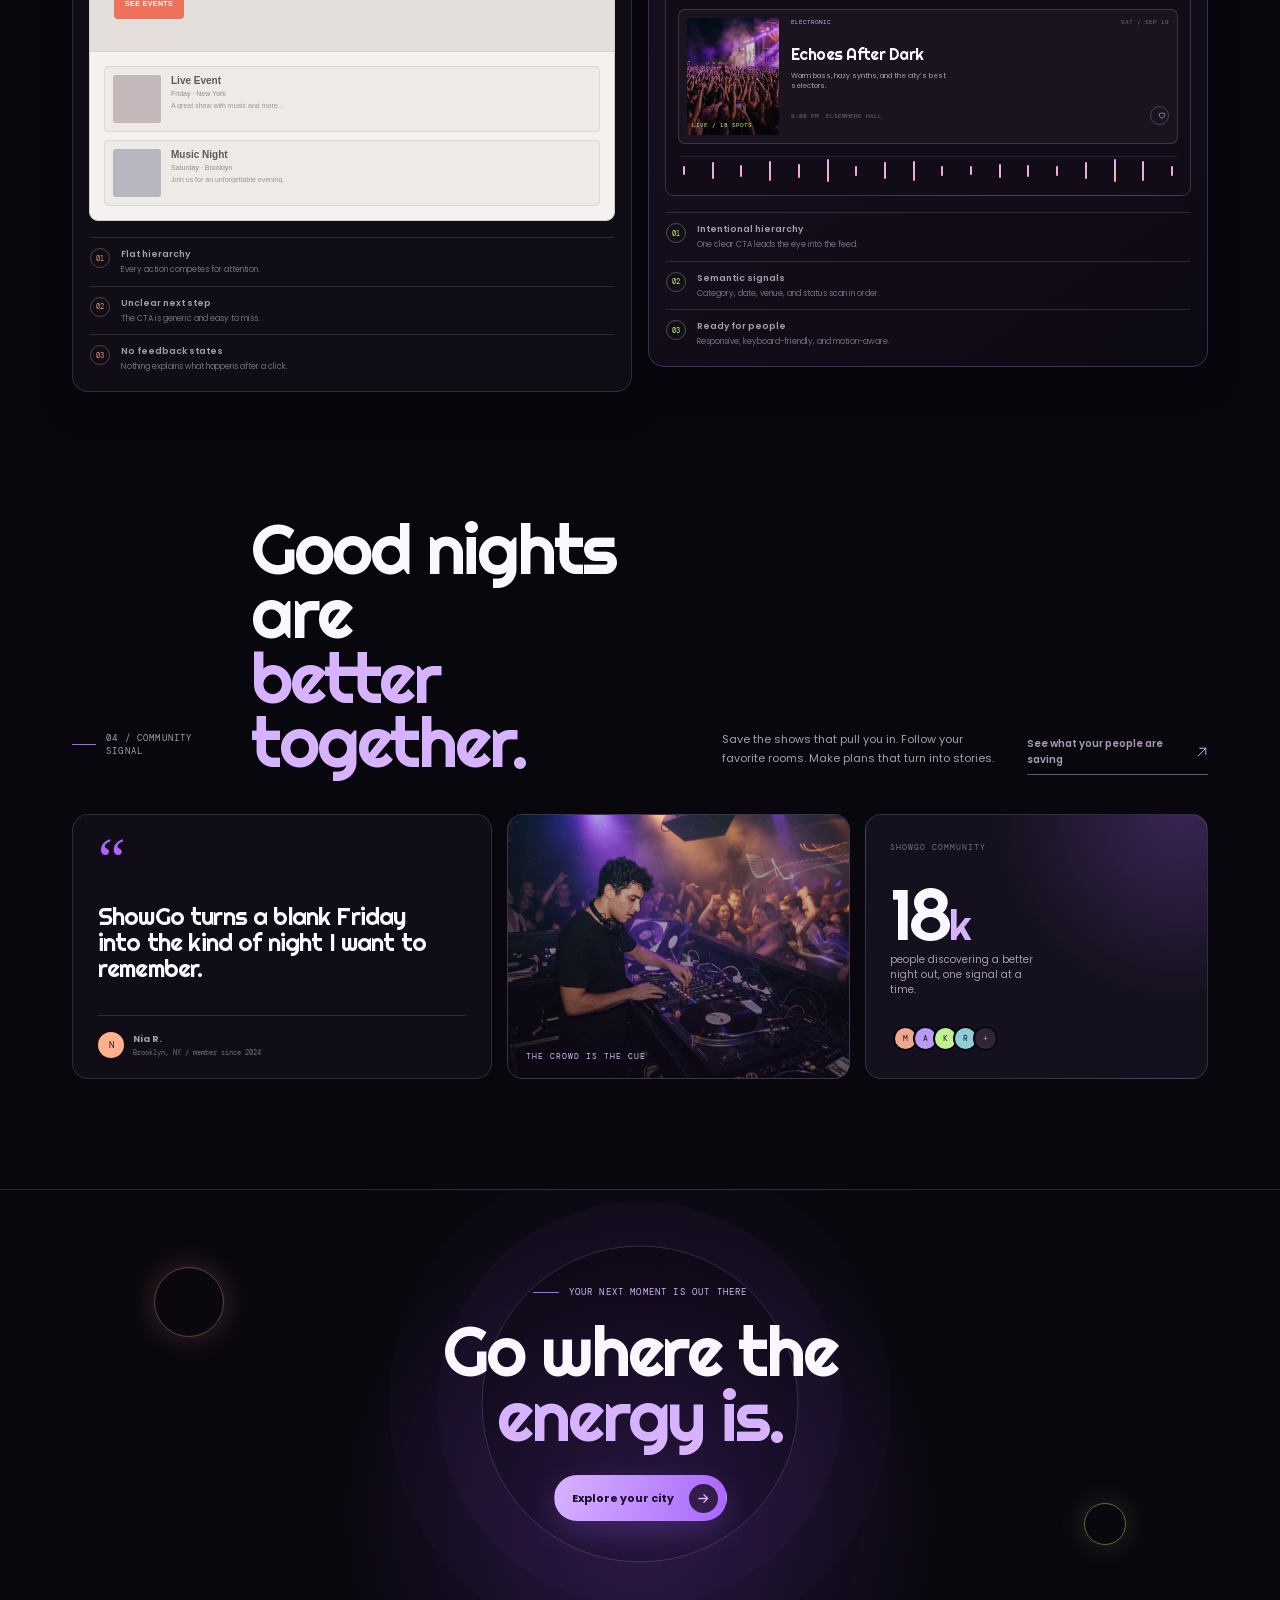
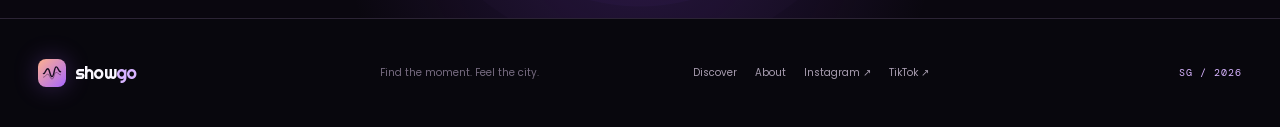
==== commit 1e83c1a5: "Make design comparison easier to discover Co-authored-by: arena-agent <297053741+arena-agent@users.n" ====
--- a/index.html
+++ b/index.html
@@ -31,6 +31,7 @@
         <a class="nav-item is-active" href="#discover">Discover</a>
         <a class="nav-item" href="#events">Live feed</a>
         <a class="nav-item" href="#venues">Venues</a>
+        <a class="nav-item" href="#skill-difference">Compare</a>
         <a class="nav-item" href="#community">Community</a>
       </nav>
 
@@ -76,6 +77,7 @@
             <div class="avatar-stack" aria-hidden="true"><span class="avatar avatar-a">M</span><span class="avatar avatar-b">A</span><span class="avatar avatar-c">K</span><span class="avatar avatar-more">+</span></div>
             <p><strong>18k+</strong> people are finding their next show</p>
           </div>
+          <a class="hero-compare-link" href="#skill-difference"><span aria-hidden="true"><svg viewBox="0 0 16 16" fill="none"><path d="M3 4.5v8h8M7.5 8H13V2.5" stroke="currentColor" stroke-width="1.2" stroke-linecap="round" stroke-linejoin="round" /></svg></span> See the difference a system makes</a>
         </div>
 
         <div class="hero-art" aria-label="A live signal preview for ShowGo">
--- a/styles.css
+++ b/styles.css
@@ -651,6 +651,40 @@
   color: var(--color-muted-foreground);
 }
 
+.hero-compare-link {
+  display: inline-flex;
+  align-items: center;
+  gap: 8px;
+  margin-top: 19px;
+  padding-bottom: 5px;
+  border-bottom: 1px solid rgba(189, 255, 110, .3);
+  color: var(--color-muted-foreground);
+  font-family: var(--font-mono);
+  font-size: 8px;
+  letter-spacing: .03em;
+  transition: color var(--motion-fast) ease, gap var(--motion-fast) ease, border-color var(--motion-fast) ease;
+}
+
+.hero-compare-link:hover {
+  gap: 11px;
+  border-color: var(--color-accent);
+  color: var(--color-accent);
+}
+
+.hero-compare-link span {
+  display: grid;
+  width: 18px;
+  height: 18px;
+  place-items: center;
+  border: 1px solid rgba(189, 255, 110, .3);
+  border-radius: 50%;
+  color: var(--color-accent);
+}
+
+.hero-compare-link svg {
+  width: 11px;
+}
+
 .avatar-stack,
 .metric-avatars {
   display: flex;
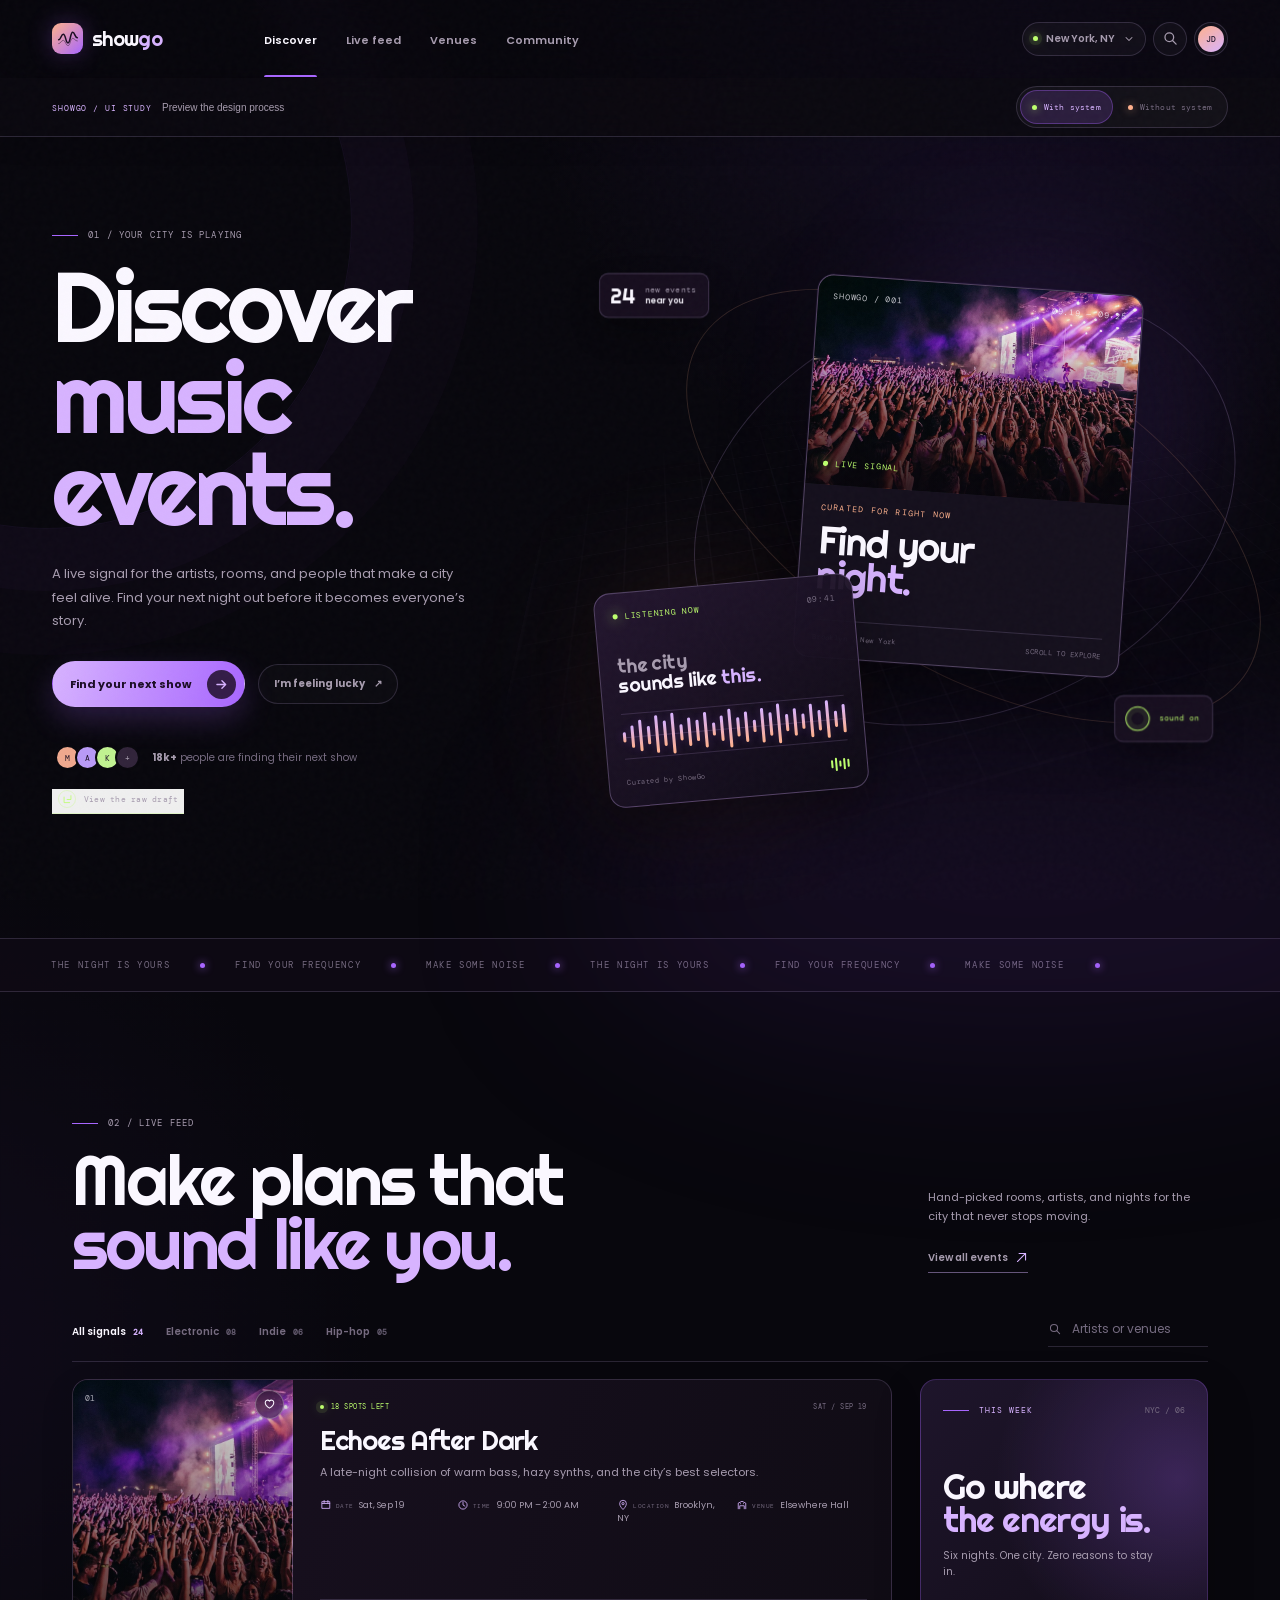
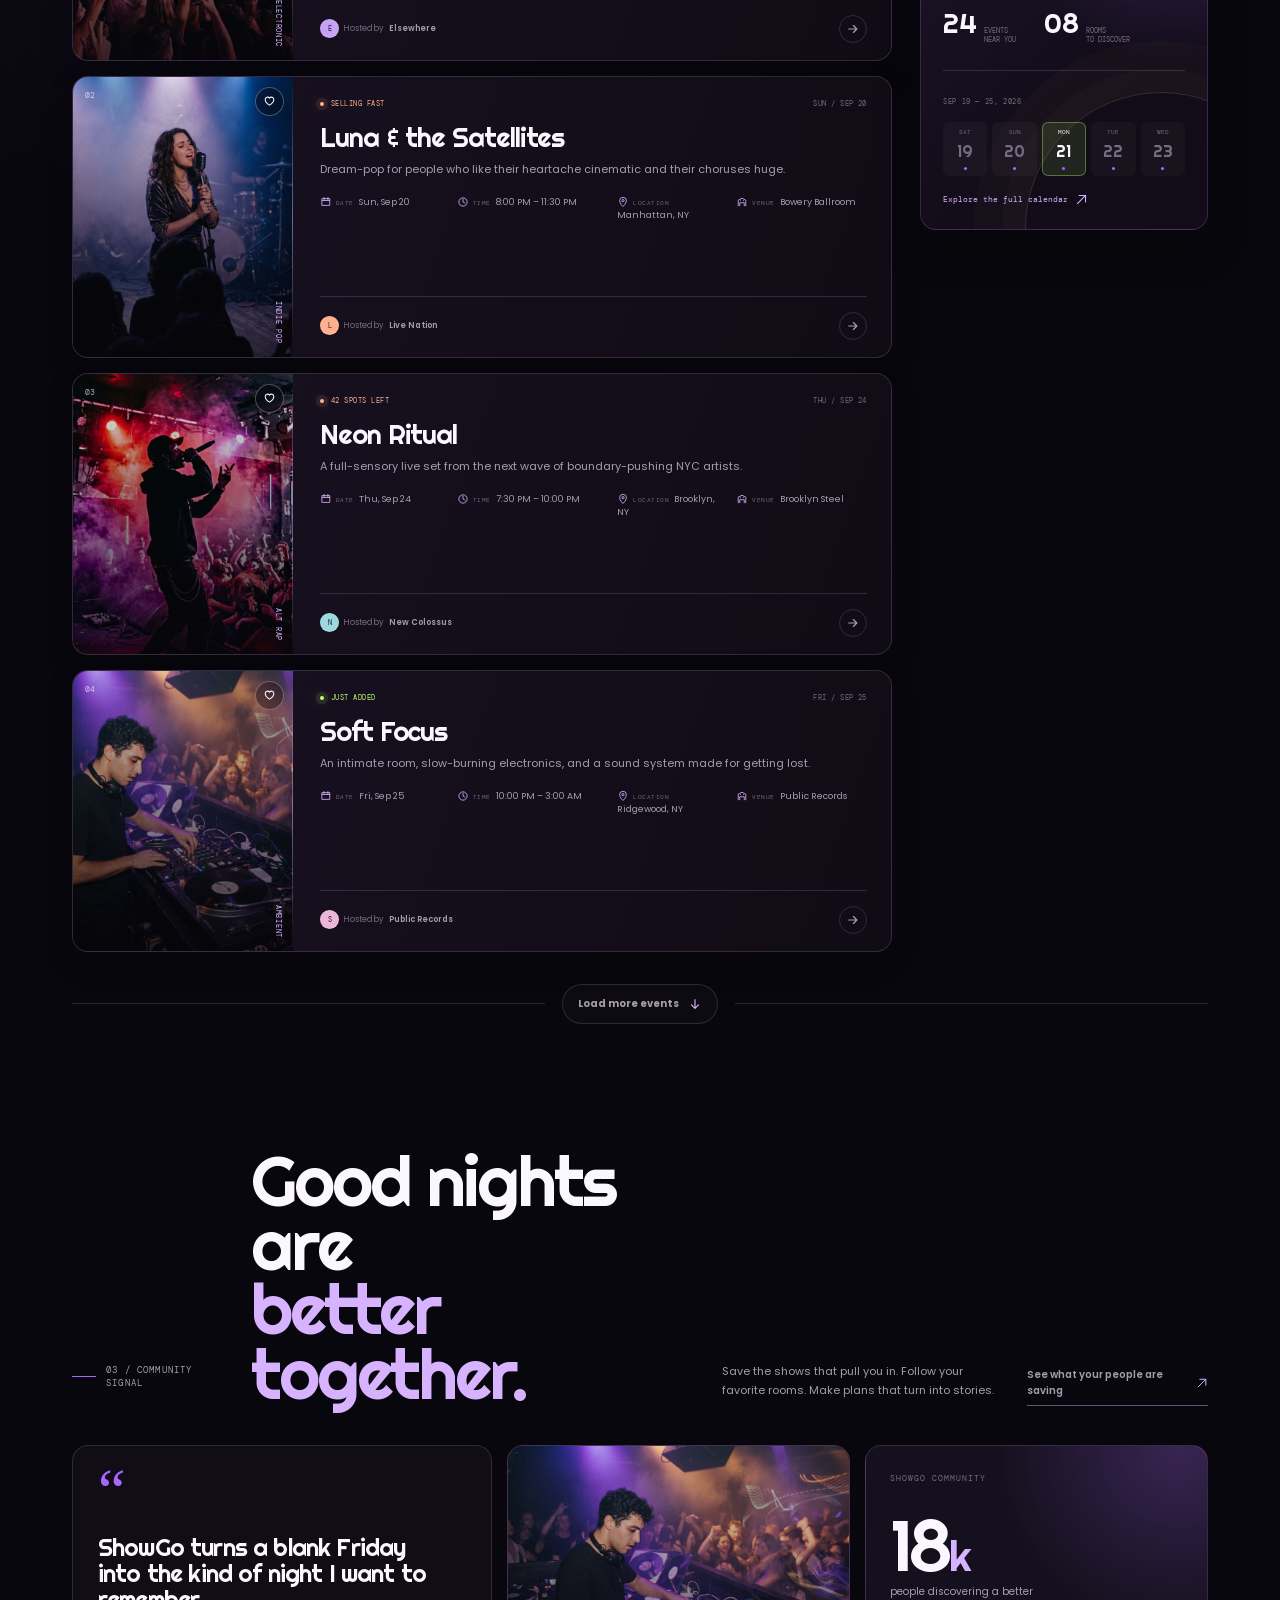
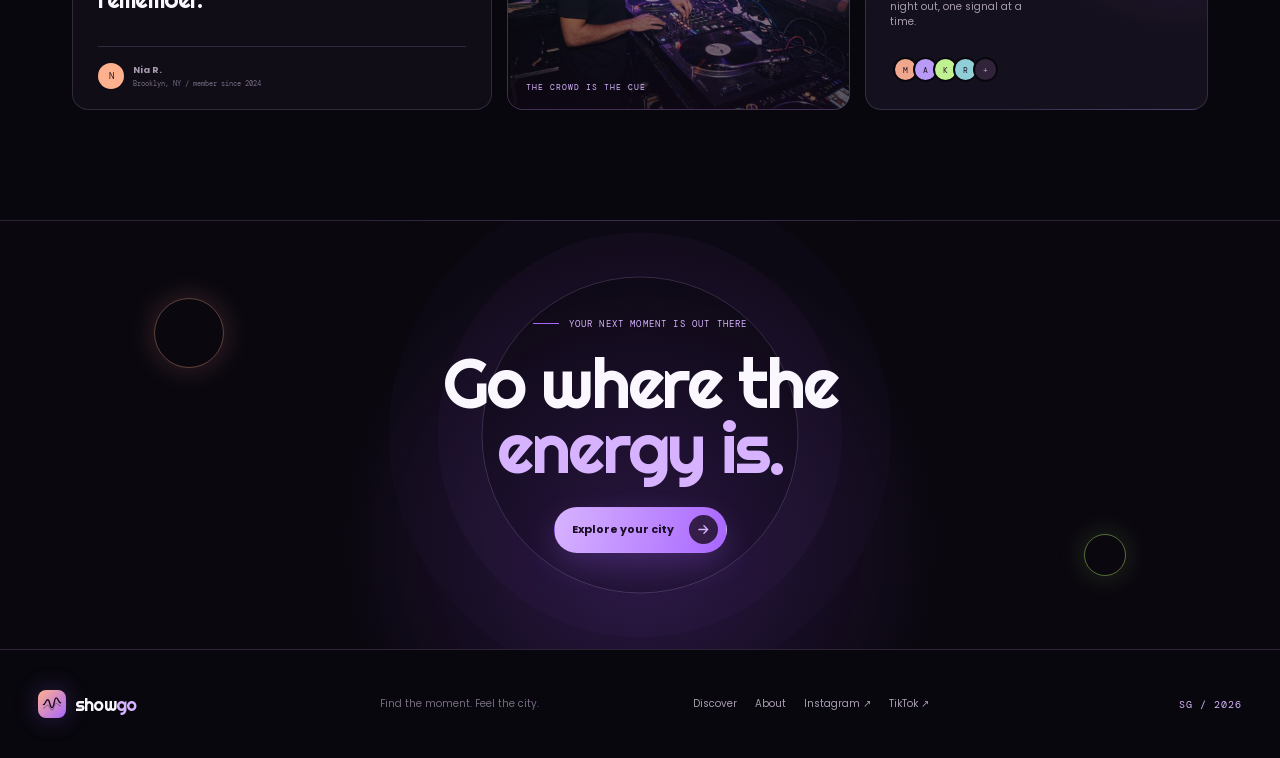
==== commit 481d27f8: "Add switchable raw and system landing experiences Co-authored-by: arena-agent <297053741+arena-agent" ====
--- a/index.html
+++ b/index.html
@@ -17,7 +17,7 @@
 
   <div class="site-shell">
     <header class="site-header" id="site-header">
-      <a class="brand" href="#top" aria-label="ShowGo home">
+      <a class="brand" href="#mode-bar" aria-label="ShowGo home">
         <span class="brand-mark" aria-hidden="true">
           <svg viewBox="0 0 36 36" fill="none">
             <path d="M4 19c3.5 0 3.5-8 7-8s3.5 13 7 13 3.5-16 7-16 3 8 7 8" stroke="currentColor" stroke-width="2.3" stroke-linecap="round" />
@@ -28,10 +28,9 @@
       </a>
 
       <nav class="primary-nav" id="primary-nav" aria-label="Primary navigation">
-        <a class="nav-item is-active" href="#discover">Discover</a>
+        <a class="nav-item is-active" href="#top">Discover</a>
         <a class="nav-item" href="#events">Live feed</a>
         <a class="nav-item" href="#venues">Venues</a>
-        <a class="nav-item" href="#skill-difference">Compare</a>
         <a class="nav-item" href="#community">Community</a>
       </nav>
 
@@ -60,7 +59,16 @@
       </div>
     </div>
 
+    <div class="mode-bar" id="mode-bar">
+      <div class="mode-bar-copy"><span class="mode-kicker">SHOWGO / UI STUDY</span><strong>Preview the design process</strong></div>
+      <div class="mode-switch" role="group" aria-label="Choose landing page version">
+        <button class="mode-button is-active" type="button" data-view="system" aria-pressed="true"><i class="mode-dot mode-dot-built" aria-hidden="true"></i> With system</button>
+        <button class="mode-button" type="button" data-view="raw" aria-pressed="false"><i class="mode-dot mode-dot-raw" aria-hidden="true"></i> Without system</button>
+      </div>
+    </div>
+
     <main id="main-content">
+      <div class="experience-view experience-system is-active" id="system-view">
       <section class="hero" id="top" aria-labelledby="hero-title">
         <div class="hero-copy">
           <p class="eyebrow"><span class="eyebrow-line" aria-hidden="true"></span> 01 / YOUR CITY IS PLAYING</p>
@@ -77,7 +85,7 @@
             <div class="avatar-stack" aria-hidden="true"><span class="avatar avatar-a">M</span><span class="avatar avatar-b">A</span><span class="avatar avatar-c">K</span><span class="avatar avatar-more">+</span></div>
             <p><strong>18k+</strong> people are finding their next show</p>
           </div>
-          <a class="hero-compare-link" href="#skill-difference"><span aria-hidden="true"><svg viewBox="0 0 16 16" fill="none"><path d="M3 4.5v8h8M7.5 8H13V2.5" stroke="currentColor" stroke-width="1.2" stroke-linecap="round" stroke-linejoin="round" /></svg></span> See the difference a system makes</a>
+          <button class="hero-compare-link" type="button" data-view-trigger="raw"><span aria-hidden="true"><svg viewBox="0 0 16 16" fill="none"><path d="M3 4.5v8h8M7.5 8H13V2.5" stroke="currentColor" stroke-width="1.2" stroke-linecap="round" stroke-linejoin="round" /></svg></span> View the raw draft</button>
         </div>
 
         <div class="hero-art" aria-label="A live signal preview for ShowGo">
@@ -174,41 +182,8 @@
         <div class="feed-bottom reveal"><span></span><button class="button button-quiet" id="load-more" type="button">Load more events <svg viewBox="0 0 16 16" fill="none" aria-hidden="true"><path d="M8 3v10M4 9l4 4 4-4" stroke="currentColor" stroke-width="1.3" stroke-linecap="round" stroke-linejoin="round" /></svg></button><span></span></div>
       </section>
 
-      <section class="comparison-section" id="skill-difference" aria-labelledby="comparison-title">
-        <div class="comparison-intro reveal">
-          <div>
-            <p class="eyebrow"><span class="eyebrow-line" aria-hidden="true"></span> 03 / THE DESIGN SIGNAL</p>
-            <h2 id="comparison-title">Same brief.<br /><em>Different outcome.</em></h2>
-          </div>
-          <div class="comparison-intro-copy"><p>A side-by-side look at what a real design system changes: hierarchy, contrast, motion, and the confidence to make a plan.</p><span class="comparison-key"><i class="key-dot key-raw"></i> Without a system <i class="key-dot key-built"></i> With ShowGo system</span></div>
-        </div>
-
-        <div class="comparison-board">
-          <article class="compare-panel compare-panel-raw reveal" style="--reveal-delay: .04s">
-            <header class="compare-panel-header"><span class="compare-label"><i class="compare-status raw-status"></i> WITHOUT UI/UX SYSTEM</span><span class="compare-code">01 / RAW DRAFT</span></header>
-            <div class="raw-preview" aria-label="Example of an unstructured music event page">
-              <div class="raw-toolbar"><strong>SHOWGO</strong><span>menu</span></div>
-              <div class="raw-hero"><span class="raw-small-label">EVENTS</span><h3>Find some<br />music events</h3><p>See what’s going on in your city and find something to do tonight.</p><div class="raw-button">SEE EVENTS</div></div>
-              <div class="raw-list"><div class="raw-list-card"><span class="raw-image raw-image-one"></span><span><strong>Live Event</strong><small>Friday · New York</small><em>A great show with music and more...</em></span></div><div class="raw-list-card"><span class="raw-image raw-image-two"></span><span><strong>Music Night</strong><small>Saturday · Brooklyn</small><em>Join us for an unforgettable evening.</em></span></div></div>
-            </div>
-            <div class="compare-notes raw-notes"><div><span class="note-number">01</span><p><strong>Flat hierarchy</strong><small>Every action competes for attention.</small></p></div><div><span class="note-number">02</span><p><strong>Unclear next step</strong><small>The CTA is generic and easy to miss.</small></p></div><div><span class="note-number">03</span><p><strong>No feedback states</strong><small>Nothing explains what happens after a click.</small></p></div></div>
-          </article>
-
-          <article class="compare-panel compare-panel-built reveal" style="--reveal-delay: .1s">
-            <header class="compare-panel-header"><span class="compare-label"><i class="compare-status built-status"></i> WITH SHOWGO SYSTEM</span><span class="compare-code">02 / PROTOTYPE</span></header>
-            <div class="built-preview" aria-label="Example of the ShowGo event discovery interface">
-              <div class="built-toolbar"><span class="built-brand"><i></i> showgo</span><span class="built-toolbar-actions"><i></i><i></i><b>JD</b></span></div>
-              <div class="built-hero"><span class="built-small-label">CURATED SIGNAL / NYC</span><h3>Find your<br /><em>night.</em></h3><div class="built-cta">EXPLORE EVENTS <svg viewBox="0 0 16 16" fill="none" aria-hidden="true"><path d="M3 8h9M8 3.5 12.5 8 8 12.5" stroke="currentColor" stroke-width="1.25" stroke-linecap="round" stroke-linejoin="round" /></svg></div></div>
-              <div class="built-event"><div class="built-event-image"><img src="assets/echoes-after-dark.jpg" alt="Concert crowd in the ShowGo comparison preview" width="1360" height="768" loading="lazy" decoding="async" /><span>LIVE / 18 SPOTS</span></div><div class="built-event-copy"><div><span>ELECTRONIC</span><small>SAT / SEP 19</small></div><strong>Echoes After Dark</strong><p>Warm bass, hazy synths, and the city’s best selectors.</p><div class="built-event-meta"><span>9:00 PM</span><span>ELSEWHERE HALL</span><button class="built-save-button" type="button" aria-label="Save comparison preview event" aria-pressed="false"><svg viewBox="0 0 20 20" fill="none" aria-hidden="true"><path d="M15.7 7.4c0 4.2-5.7 7.4-5.7 7.4s-5.7-3.2-5.7-7.4A3.1 3.1 0 0 1 10 5.6a3.1 3.1 0 0 1 5.7 1.8Z" stroke="currentColor" stroke-width="1.35" stroke-linejoin="round" /></svg></button></div></div></div>
-              <div class="built-wave" aria-hidden="true"><i></i><i></i><i></i><i></i><i></i><i></i><i></i><i></i><i></i><i></i><i></i><i></i><i></i><i></i><i></i><i></i><i></i><i></i></div>
-            </div>
-            <div class="compare-notes built-notes"><div><span class="note-number">01</span><p><strong>Intentional hierarchy</strong><small>One clear CTA leads the eye into the feed.</small></p></div><div><span class="note-number">02</span><p><strong>Semantic signals</strong><small>Category, date, venue, and status scan in order.</small></p></div><div><span class="note-number">03</span><p><strong>Ready for people</strong><small>Responsive, keyboard-friendly, and motion-aware.</small></p></div></div>
-          </article>
-        </div>
-      </section>
-
       <section class="community-section" id="community" aria-labelledby="community-title">
-        <div class="community-copy reveal"><p class="eyebrow"><span class="eyebrow-line" aria-hidden="true"></span> 04 / COMMUNITY SIGNAL</p><h2 id="community-title">Good nights are<br /><em>better together.</em></h2><p>Save the shows that pull you in. Follow your favorite rooms. Make plans that turn into stories.</p><a class="inline-link" href="#events">See what your people are saving <svg viewBox="0 0 16 16" fill="none" aria-hidden="true"><path d="M3 13 13 3M5 3h8v8" stroke="currentColor" stroke-width="1.3" stroke-linecap="round" stroke-linejoin="round" /></svg></a></div>
+        <div class="community-copy reveal"><p class="eyebrow"><span class="eyebrow-line" aria-hidden="true"></span> 03 / COMMUNITY SIGNAL</p><h2 id="community-title">Good nights are<br /><em>better together.</em></h2><p>Save the shows that pull you in. Follow your favorite rooms. Make plans that turn into stories.</p><a class="inline-link" href="#events">See what your people are saving <svg viewBox="0 0 16 16" fill="none" aria-hidden="true"><path d="M3 13 13 3M5 3h8v8" stroke="currentColor" stroke-width="1.3" stroke-linecap="round" stroke-linejoin="round" /></svg></a></div>
         <div class="proof-grid">
           <blockquote class="quote-card reveal"><div class="quote-mark" aria-hidden="true">“</div><p>ShowGo turns a blank Friday into the kind of night I want to remember.</p><footer><span class="quote-avatar">N</span><span><strong>Nia R.</strong><small>Brooklyn, NY / member since 2024</small></span></footer></blockquote>
           <div class="proof-image reveal"><img src="assets/soft-focus.jpg" alt="DJ and crowd moving together in a club" width="1360" height="768" loading="lazy" decoding="async" /><span class="proof-image-overlay" aria-hidden="true"></span><span class="proof-image-label">THE CROWD IS THE CUE</span></div>
@@ -219,11 +194,37 @@
       <section class="final-cta reveal" aria-labelledby="cta-title">
         <div class="cta-line" aria-hidden="true"></div><p class="eyebrow"><span class="eyebrow-line" aria-hidden="true"></span> YOUR NEXT MOMENT IS OUT THERE</p><h2 id="cta-title">Go where the<br /><em>energy is.</em></h2><a class="button button-primary" href="#events">Explore your city <span class="button-arrow" aria-hidden="true"><svg viewBox="0 0 18 18" fill="none"><path d="M3.5 9h10M9.5 4.5 14 9l-4.5 4.5" stroke="currentColor" stroke-width="1.6" stroke-linecap="round" stroke-linejoin="round" /></svg></span></a><div class="cta-orbit orbit-left" aria-hidden="true"></div><div class="cta-orbit orbit-right" aria-hidden="true"></div>
       </section>
+      </div>
+
+      <div class="experience-view experience-raw" id="raw-view" hidden>
+        <section class="raw-hero" id="raw-top" aria-labelledby="raw-title">
+          <div class="raw-draft-topline"><span>SHOWGO / EARLY DRAFT</span><span>VERSION 01</span></div>
+          <div class="raw-draft-nav"><strong>showgo</strong><span>Discover &nbsp;&nbsp; Events &nbsp;&nbsp; About</span><button type="button" aria-label="Open draft menu">menu</button></div>
+          <div class="raw-hero-layout">
+            <div class="raw-hero-copy"><span class="raw-kicker">EVENT DISCOVERY APP</span><h1 id="raw-title">Discover<br />music events</h1><p>See what’s going on in your city and find something to do tonight.</p><button class="raw-primary-action" type="button">SEE EVENTS</button><div class="raw-hero-meta"><span>24 events near you</span><span>New York, NY</span></div></div>
+            <div class="raw-hero-image"><img src="assets/echoes-after-dark.jpg" alt="Concert crowd at a live event" width="1360" height="768" loading="eager" decoding="async" /><span>LIVE MUSIC / NEW YORK</span></div>
+          </div>
+        </section>
+
+        <section class="raw-events" id="raw-events" aria-labelledby="raw-events-title">
+          <div class="raw-section-heading"><div><span class="raw-kicker">UPCOMING EVENTS</span><h2 id="raw-events-title">Find something<br />to do.</h2></div><p>Browse the latest live shows and events happening around you.</p></div>
+          <div class="raw-filter-row"><span class="raw-filter active">All events</span><span class="raw-filter">Today</span><span class="raw-filter">This weekend</span><label for="raw-search">Search<input id="raw-search" type="search" placeholder="Search" /></label></div>
+          <div class="raw-event-grid">
+            <article class="raw-event-card"><img src="assets/echoes-after-dark.jpg" alt="Crowd at Echoes After Dark" width="1360" height="768" loading="lazy" decoding="async" /><div><span class="raw-card-tag">ELECTRONIC</span><h3>Echoes After Dark</h3><p>A late-night collision of warm bass, hazy synths, and the city’s best selectors.</p><small>Sat, Sep 19 · Elsewhere Hall</small><button type="button">View event</button></div></article>
+            <article class="raw-event-card"><img src="assets/luna-satellites.jpg" alt="Singer at Luna and the Satellites" width="1360" height="768" loading="lazy" decoding="async" /><div><span class="raw-card-tag">INDIE POP</span><h3>Luna &amp; the Satellites</h3><p>Dream-pop for people who like their heartache cinematic and their choruses huge.</p><small>Sun, Sep 20 · Bowery Ballroom</small><button type="button">View event</button></div></article>
+            <article class="raw-event-card"><img src="assets/neon-ritual.jpg" alt="Performer at Neon Ritual" width="1360" height="768" loading="lazy" decoding="async" /><div><span class="raw-card-tag">ALT RAP</span><h3>Neon Ritual</h3><p>A full-sensory live set from the next wave of boundary-pushing NYC artists.</p><small>Thu, Sep 24 · Brooklyn Steel</small><button type="button">View event</button></div></article>
+            <article class="raw-event-card"><img src="assets/soft-focus.jpg" alt="DJ at Soft Focus" width="1360" height="768" loading="lazy" decoding="async" /><div><span class="raw-card-tag">AMBIENT</span><h3>Soft Focus</h3><p>An intimate room, slow-burning electronics, and a sound system made for getting lost.</p><small>Fri, Sep 25 · Public Records</small><button type="button">View event</button></div></article>
+          </div>
+        </section>
+
+        <section class="raw-about" id="raw-community" aria-labelledby="raw-about-title"><div><span class="raw-kicker">WHY SHOWGO?</span><h2 id="raw-about-title">Good nights<br />start here.</h2></div><p>Save the shows you like, follow your favorite venues, and make plans with your friends.</p><button class="raw-primary-action" type="button">JOIN SHOWGO</button></section>
+        <section class="raw-footer-cta"><span class="raw-kicker">DISCOVER YOUR CITY</span><h2>Find your next<br />live moment.</h2><button class="raw-primary-action" type="button">GET STARTED</button></section>
+      </div>
     </main>
 
     <footer class="site-footer">
-      <a class="brand" href="#top" aria-label="ShowGo home"><span class="brand-mark" aria-hidden="true"><svg viewBox="0 0 36 36" fill="none"><path d="M4 19c3.5 0 3.5-8 7-8s3.5 13 7 13 3.5-16 7-16 3 8 7 8" stroke="currentColor" stroke-width="2.3" stroke-linecap="round" /><path d="M4 25c3.5 0 3.5-5 7-5s3.5 8 7 8 3.5-11 7-11 3 4 7 4" stroke="currentColor" stroke-width="1.2" stroke-linecap="round" opacity=".55" /></svg></span><span class="brand-word">show<span>go</span></span></a>
-      <p>Find the moment. Feel the city.</p><div class="footer-links"><a href="#events">Discover</a><a href="#community">About</a><a href="#top">Instagram <span aria-hidden="true">↗</span></a><a href="#top">TikTok <span aria-hidden="true">↗</span></a></div><span class="footer-code">SG / 2026</span>
+      <a class="brand" href="#mode-bar" aria-label="ShowGo home"><span class="brand-mark" aria-hidden="true"><svg viewBox="0 0 36 36" fill="none"><path d="M4 19c3.5 0 3.5-8 7-8s3.5 13 7 13 3.5-16 7-16 3 8 7 8" stroke="currentColor" stroke-width="2.3" stroke-linecap="round" /><path d="M4 25c3.5 0 3.5-5 7-5s3.5 8 7 8 3.5-11 7-11 3 4 7 4" stroke="currentColor" stroke-width="1.2" stroke-linecap="round" opacity=".55" /></svg></span><span class="brand-word">show<span>go</span></span></a>
+      <p>Find the moment. Feel the city.</p><div class="footer-links"><a href="#events">Discover</a><a href="#community">About</a><a href="#mode-bar">Instagram <span aria-hidden="true">↗</span></a><a href="#mode-bar">TikTok <span aria-hidden="true">↗</span></a></div><span class="footer-code">SG / 2026</span>
     </footer>
   </div>
   <div class="toast" id="toast" role="status" aria-live="polite"></div>
--- a/styles.css
+++ b/styles.css
@@ -432,6 +432,112 @@
   font-size: 8px;
 }
 
+/* Experience mode switch */
+.experience-view[hidden] {
+  display: none;
+}
+
+.mode-bar {
+  position: sticky;
+  z-index: 13;
+  top: 70px;
+  display: flex;
+  align-items: center;
+  justify-content: space-between;
+  gap: 15px;
+  min-height: 58px;
+  padding: 8px 22px;
+  border-bottom: 1px solid var(--color-border);
+  background: rgba(12, 9, 16, .9);
+  box-shadow: 0 7px 25px rgba(0, 0, 0, .12);
+  backdrop-filter: blur(14px);
+}
+
+.mode-bar-copy {
+  display: flex;
+  min-width: 0;
+  align-items: baseline;
+  gap: 10px;
+}
+
+.mode-kicker {
+  flex-shrink: 0;
+  color: var(--color-primary-soft);
+  font-family: var(--font-mono);
+  font-size: 8px;
+  letter-spacing: .11em;
+  text-transform: uppercase;
+}
+
+.mode-bar-copy strong {
+  overflow: hidden;
+  color: var(--color-muted-foreground);
+  font-size: 10px;
+  font-weight: 500;
+  text-overflow: ellipsis;
+  white-space: nowrap;
+}
+
+.mode-switch {
+  display: flex;
+  flex-shrink: 0;
+  gap: 3px;
+  padding: 3px;
+  border: 1px solid var(--color-border);
+  border-radius: 100px;
+  background: rgba(255, 255, 255, .035);
+}
+
+.mode-button {
+  display: inline-flex;
+  min-height: 34px;
+  align-items: center;
+  gap: 7px;
+  padding: 0 11px;
+  border: 1px solid transparent;
+  border-radius: 100px;
+  background: transparent;
+  color: var(--color-subtle);
+  font-family: var(--font-mono);
+  font-size: 8px;
+  letter-spacing: .02em;
+  white-space: nowrap;
+  transition: color var(--motion-fast) ease, background var(--motion-fast) ease, border-color var(--motion-fast) ease;
+}
+
+.mode-button:hover {
+  color: var(--color-muted-foreground);
+}
+
+.mode-button.is-active[data-view="system"] {
+  border-color: rgba(168, 102, 255, .35);
+  background: rgba(168, 102, 255, .16);
+  color: var(--color-primary-soft);
+}
+
+.mode-button.is-active[data-view="raw"] {
+  border-color: rgba(255, 177, 141, .38);
+  background: rgba(255, 177, 141, .15);
+  color: var(--color-peach);
+}
+
+.mode-dot {
+  display: block;
+  width: 5px;
+  height: 5px;
+  border-radius: 50%;
+}
+
+.mode-dot-built {
+  background: var(--color-accent);
+  box-shadow: 0 0 8px rgba(189, 255, 110, .75);
+}
+
+.mode-dot-raw {
+  background: var(--color-peach);
+  box-shadow: 0 0 8px rgba(255, 177, 141, .65);
+}
+
 /* Shared */
 .eyebrow {
   display: flex;
@@ -548,6 +654,363 @@
 .reveal.is-visible {
   opacity: 1;
   transform: translateY(0);
+}
+
+/* Alternate raw draft experience */
+.experience-raw {
+  overflow: hidden;
+  background: #f0ece8;
+  color: #4a4247;
+  font-family: Arial, sans-serif;
+}
+
+.raw-hero,
+.raw-events,
+.raw-about,
+.raw-footer-cta {
+  max-width: 1240px;
+  margin: 0 auto;
+  padding-right: 22px;
+  padding-left: 22px;
+}
+
+.raw-hero {
+  padding-top: 23px;
+  padding-bottom: 84px;
+  background: #e8e3de;
+}
+
+.raw-draft-topline,
+.raw-draft-nav,
+.raw-filter-row,
+.raw-hero-meta {
+  display: flex;
+  align-items: center;
+  justify-content: space-between;
+}
+
+.raw-draft-topline {
+  padding-bottom: 13px;
+  border-bottom: 1px solid #d5cec7;
+  color: #978c88;
+  font-family: var(--font-mono);
+  font-size: 7px;
+  letter-spacing: .11em;
+}
+
+.raw-draft-nav {
+  min-height: 63px;
+  color: #746b6c;
+  font-size: 10px;
+}
+
+.raw-draft-nav strong {
+  color: #433b40;
+  font-size: 18px;
+  letter-spacing: -.06em;
+}
+
+.raw-draft-nav button {
+  padding: 7px 9px;
+  border: 1px solid #d2c9c3;
+  border-radius: 4px;
+  background: transparent;
+  color: #756b6b;
+  font-size: 9px;
+}
+
+.raw-hero-layout {
+  display: grid;
+  gap: 30px;
+  align-items: center;
+  padding-top: 43px;
+}
+
+.raw-hero-copy {
+  min-width: 0;
+}
+
+.raw-kicker {
+  color: #9d918d;
+  font-family: var(--font-mono);
+  font-size: 8px;
+  letter-spacing: .13em;
+  text-transform: uppercase;
+}
+
+.raw-hero h1,
+.raw-section-heading h2,
+.raw-about h2,
+.raw-footer-cta h2 {
+  margin: 15px 0 0;
+  color: #443d41;
+  font-family: Arial, sans-serif;
+  font-weight: 500;
+  letter-spacing: -.07em;
+  line-height: .92;
+}
+
+.raw-hero h1 {
+  max-width: 520px;
+  font-size: clamp(57px, 15vw, 102px);
+}
+
+.raw-hero-copy > p {
+  max-width: 340px;
+  margin: 24px 0 24px;
+  color: #807675;
+  font-size: 13px;
+  line-height: 1.65;
+}
+
+.raw-primary-action {
+  display: inline-flex;
+  min-height: 44px;
+  align-items: center;
+  padding: 0 17px;
+  border-radius: 4px;
+  background: #ed715b;
+  color: #fff9f5;
+  font-size: 10px;
+  font-weight: 700;
+  letter-spacing: .06em;
+  transition: background var(--motion-fast) ease, transform var(--motion-fast) ease;
+}
+
+.raw-primary-action:hover {
+  background: #d95b47;
+  transform: translateY(-2px);
+}
+
+.raw-hero-meta {
+  justify-content: flex-start;
+  gap: 15px;
+  margin-top: 36px;
+  color: #998e8a;
+  font-family: var(--font-mono);
+  font-size: 8px;
+}
+
+.raw-hero-meta span + span {
+  padding-left: 15px;
+  border-left: 1px solid #ccc2bc;
+}
+
+.raw-hero-image {
+  position: relative;
+  min-height: 300px;
+  overflow: hidden;
+  background: #bcb0b3;
+}
+
+.raw-hero-image img {
+  display: block;
+  width: 100%;
+  height: 100%;
+  min-height: 300px;
+  object-fit: cover;
+  filter: saturate(.7) contrast(.85);
+}
+
+.raw-hero-image::after {
+  position: absolute;
+  inset: 0;
+  border: 1px solid rgba(79, 67, 66, .16);
+  content: "";
+}
+
+.raw-hero-image span {
+  position: absolute;
+  right: 15px;
+  bottom: 15px;
+  color: #fffaf5;
+  font-family: var(--font-mono);
+  font-size: 8px;
+  letter-spacing: .1em;
+}
+
+.raw-events {
+  padding-top: 84px;
+  padding-bottom: 90px;
+  background: #f0ece8;
+}
+
+.raw-section-heading {
+  display: flex;
+  align-items: flex-end;
+  justify-content: space-between;
+  gap: 25px;
+  margin-bottom: 42px;
+}
+
+.raw-section-heading h2,
+.raw-about h2,
+.raw-footer-cta h2 {
+  font-size: clamp(44px, 9vw, 67px);
+}
+
+.raw-section-heading > p {
+  max-width: 265px;
+  margin: 0 0 5px;
+  color: #8b807d;
+  font-size: 11px;
+  line-height: 1.6;
+}
+
+.raw-filter-row {
+  justify-content: flex-start;
+  gap: 22px;
+  margin-bottom: 17px;
+  padding-bottom: 13px;
+  border-bottom: 1px solid #d7d0ca;
+  color: #9b918e;
+  font-size: 10px;
+}
+
+.raw-filter {
+  padding-bottom: 4px;
+  white-space: nowrap;
+}
+
+.raw-filter.active {
+  border-bottom: 2px solid #ee715c;
+  color: #51484b;
+}
+
+.raw-filter-row label {
+  display: flex;
+  align-items: center;
+  gap: 7px;
+  margin-left: auto;
+  color: #9b918e;
+  font-family: var(--font-mono);
+  font-size: 7px;
+  letter-spacing: .08em;
+  text-transform: uppercase;
+}
+
+.raw-filter-row input {
+  width: 105px;
+  padding: 5px 0;
+  border-bottom: 1px solid #cfc6c0;
+  outline: none;
+  background: transparent;
+  color: #51484b;
+  font-family: Arial, sans-serif;
+  font-size: 10px;
+}
+
+.raw-filter-row input::placeholder {
+  color: #a89d99;
+}
+
+.raw-event-grid {
+  display: grid;
+  gap: 14px;
+}
+
+.raw-event-card {
+  overflow: hidden;
+  border: 1px solid #d9d1cb;
+  background: #faf8f6;
+}
+
+.raw-event-card > img {
+  display: block;
+  width: 100%;
+  height: 175px;
+  object-fit: cover;
+  filter: saturate(.72) contrast(.86);
+}
+
+.raw-event-card > div {
+  padding: 18px 17px 17px;
+}
+
+.raw-card-tag {
+  color: #9a8d89;
+  font-family: var(--font-mono);
+  font-size: 7px;
+  letter-spacing: .1em;
+}
+
+.raw-event-card h3 {
+  margin: 11px 0 8px;
+  color: #51484c;
+  font-size: 23px;
+  font-weight: 500;
+  letter-spacing: -.05em;
+}
+
+.raw-event-card p {
+  min-height: 46px;
+  margin: 0 0 16px;
+  color: #8b807d;
+  font-size: 10px;
+  line-height: 1.55;
+}
+
+.raw-event-card small {
+  display: block;
+  padding-top: 12px;
+  border-top: 1px solid #e0d9d4;
+  color: #998e8a;
+  font-size: 8px;
+}
+
+.raw-event-card button {
+  min-height: 34px;
+  margin-top: 15px;
+  padding: 0 11px;
+  border: 1px solid #ccc2bc;
+  border-radius: 4px;
+  background: transparent;
+  color: #665b5f;
+  font-size: 8px;
+  font-weight: 700;
+  letter-spacing: .06em;
+  transition: background var(--motion-fast) ease, color var(--motion-fast) ease;
+}
+
+.raw-event-card button:hover {
+  background: #50474b;
+  color: #fffaf5;
+}
+
+.raw-about {
+  display: grid;
+  gap: 22px;
+  padding-top: 72px;
+  padding-bottom: 72px;
+  background: #e2ddd8;
+}
+
+.raw-about > p {
+  max-width: 310px;
+  margin: 0;
+  color: #817773;
+  font-size: 12px;
+  line-height: 1.65;
+}
+
+.raw-footer-cta {
+  padding-top: 74px;
+  padding-bottom: 90px;
+  background: #51464d;
+}
+
+.raw-footer-cta h2 {
+  margin-bottom: 27px;
+  color: #f6f1ed;
+}
+
+.raw-footer-cta .raw-kicker {
+  color: #d4c5bf;
+}
+
+.raw-footer-cta .raw-primary-action {
+  background: #f4a18a;
+  color: #4a363c;
 }
 
 /* Hero */
@@ -1752,578 +2215,6 @@
   height: 1px;
   flex: 1;
   background: var(--color-border);
-}
-
-/* Skill comparison */
-.comparison-section {
-  max-width: 1240px;
-  margin: 0 auto;
-  padding: 112px 22px 0;
-}
-
-.comparison-intro {
-  display: block;
-  margin-bottom: 38px;
-}
-
-.comparison-intro h2 {
-  margin: 0;
-  color: var(--color-foreground);
-  font-family: var(--font-display);
-  font-size: clamp(48px, 11vw, 70px);
-  font-weight: 400;
-  letter-spacing: -.045em;
-  line-height: .92;
-}
-
-.comparison-intro h2 em {
-  color: var(--color-primary-soft);
-  font-style: normal;
-}
-
-.comparison-intro-copy {
-  max-width: 310px;
-  margin-top: 25px;
-  color: var(--color-muted-foreground);
-  font-size: 11px;
-  line-height: 1.7;
-}
-
-.comparison-intro-copy p {
-  margin: 0 0 16px;
-}
-
-.comparison-key {
-  display: flex;
-  align-items: center;
-  flex-wrap: wrap;
-  gap: 6px;
-  color: var(--color-subtle);
-  font-family: var(--font-mono);
-  font-size: 8px;
-  line-height: 1.7;
-}
-
-.key-dot,
-.compare-status {
-  display: inline-block;
-  width: 6px;
-  height: 6px;
-  border-radius: 50%;
-}
-
-.key-raw,
-.raw-status {
-  margin-left: 4px;
-  background: var(--color-peach);
-  box-shadow: 0 0 9px rgba(255, 177, 141, .55);
-}
-
-.key-built,
-.built-status {
-  margin-left: 9px;
-  background: var(--color-accent);
-  box-shadow: 0 0 9px rgba(189, 255, 110, .6);
-}
-
-.comparison-board {
-  display: grid;
-  gap: 16px;
-}
-
-.compare-panel {
-  min-width: 0;
-  overflow: hidden;
-  border: 1px solid var(--color-border);
-  border-radius: var(--radius-md);
-  background: var(--color-surface);
-  box-shadow: 0 15px 40px rgba(0, 0, 0, .14);
-}
-
-.compare-panel-built {
-  border-color: rgba(168, 102, 255, .3);
-  background: linear-gradient(145deg, rgba(27, 17, 38, .98), rgba(14, 10, 19, .98));
-}
-
-.compare-panel-header {
-  display: flex;
-  align-items: center;
-  justify-content: space-between;
-  gap: 12px;
-  min-height: 53px;
-  padding: 0 17px;
-  border-bottom: 1px solid var(--color-border);
-}
-
-.compare-label,
-.compare-code {
-  font-family: var(--font-mono);
-  font-size: 8px;
-  letter-spacing: .08em;
-  line-height: 1.35;
-  text-transform: uppercase;
-}
-
-.compare-label {
-  display: inline-flex;
-  align-items: center;
-  gap: 8px;
-  color: var(--color-muted-foreground);
-}
-
-.compare-code {
-  color: var(--color-subtle);
-}
-
-.compare-status {
-  width: 5px;
-  height: 5px;
-  margin: 0;
-}
-
-.raw-preview,
-.built-preview {
-  min-height: 390px;
-  margin: 16px;
-  overflow: hidden;
-  border-radius: 9px;
-}
-
-.raw-preview {
-  border: 1px solid #d6cfc7;
-  background: #efebe7;
-  color: #4d474a;
-  font-family: Arial, sans-serif;
-}
-
-.raw-toolbar {
-  display: flex;
-  align-items: center;
-  justify-content: space-between;
-  min-height: 39px;
-  padding: 0 14px;
-  border-bottom: 1px solid #d7d0cb;
-  color: #7c7574;
-  font-size: 8px;
-}
-
-.raw-toolbar strong {
-  color: #494246;
-  font-size: 11px;
-  font-weight: 700;
-  letter-spacing: .05em;
-}
-
-.raw-hero {
-  padding: 42px 24px 32px;
-  border-bottom: 1px solid #d7d0cb;
-  background: #e4dfda;
-}
-
-.raw-small-label {
-  color: #9b918e;
-  font-size: 7px;
-  letter-spacing: .1em;
-}
-
-.raw-hero h3 {
-  max-width: 220px;
-  margin: 14px 0 12px;
-  color: #4c4549;
-  font-size: 32px;
-  font-weight: 500;
-  letter-spacing: -.07em;
-  line-height: .94;
-}
-
-.raw-hero p {
-  max-width: 230px;
-  margin: 0 0 19px;
-  color: #827a7b;
-  font-size: 9px;
-  line-height: 1.5;
-}
-
-.raw-button {
-  display: inline-flex;
-  min-height: 31px;
-  align-items: center;
-  padding: 0 11px;
-  border-radius: 4px;
-  background: #ee715c;
-  color: #fff9f5;
-  font-size: 7px;
-  font-weight: 700;
-  letter-spacing: .06em;
-}
-
-.raw-list {
-  display: grid;
-  gap: 8px;
-  padding: 14px;
-  background: #f5f1ee;
-}
-
-.raw-list-card {
-  display: grid;
-  grid-template-columns: 48px minmax(0, 1fr);
-  gap: 10px;
-  padding: 8px;
-  border: 1px solid #ddd6d1;
-  border-radius: 4px;
-  background: #eeeae6;
-}
-
-.raw-image {
-  display: block;
-  min-height: 48px;
-  border-radius: 3px;
-  background: #c5b8bb;
-}
-
-.raw-image-two {
-  background: #b6b7c0;
-}
-
-.raw-list-card strong,
-.raw-list-card small,
-.raw-list-card em {
-  display: block;
-}
-
-.raw-list-card strong {
-  color: #605759;
-  font-size: 10px;
-  font-weight: 700;
-}
-
-.raw-list-card small {
-  margin-top: 4px;
-  color: #968b8a;
-  font-size: 7px;
-}
-
-.raw-list-card em {
-  margin-top: 5px;
-  overflow: hidden;
-  color: #9e9592;
-  font-size: 7px;
-  font-style: normal;
-  text-overflow: ellipsis;
-  white-space: nowrap;
-}
-
-.built-preview {
-  position: relative;
-  border: 1px solid rgba(203, 164, 255, .24);
-  background:
-    radial-gradient(circle at 75% 6%, rgba(168, 102, 255, .19), transparent 39%),
-    #110c17;
-  color: var(--color-foreground);
-}
-
-.built-toolbar {
-  display: flex;
-  align-items: center;
-  justify-content: space-between;
-  min-height: 39px;
-  padding: 0 14px;
-  border-bottom: 1px solid rgba(218, 193, 255, .12);
-}
-
-.built-brand {
-  display: inline-flex;
-  align-items: center;
-  gap: 6px;
-  color: var(--color-primary-soft);
-  font-family: var(--font-display);
-  font-size: 11px;
-}
-
-.built-brand i {
-  display: block;
-  width: 8px;
-  height: 8px;
-  border-radius: 3px;
-  background: linear-gradient(135deg, var(--color-peach), var(--color-primary));
-}
-
-.built-toolbar-actions {
-  display: flex;
-  align-items: center;
-  gap: 8px;
-}
-
-.built-toolbar-actions > i {
-  display: block;
-  width: 11px;
-  height: 11px;
-  border: 1px solid var(--color-subtle);
-  border-radius: 50%;
-}
-
-.built-toolbar-actions b {
-  display: grid;
-  width: 19px;
-  height: 19px;
-  place-items: center;
-  border-radius: 50%;
-  background: var(--color-peach);
-  color: #24152d;
-  font-family: var(--font-mono);
-  font-size: 6px;
-  font-weight: 500;
-}
-
-.built-hero {
-  position: relative;
-  padding: 35px 20px 25px;
-  border-bottom: 1px solid rgba(218, 193, 255, .12);
-  background: linear-gradient(145deg, rgba(41, 23, 54, .86), rgba(18, 12, 24, .2));
-}
-
-.built-small-label {
-  color: var(--color-accent);
-  font-family: var(--font-mono);
-  font-size: 7px;
-  letter-spacing: .1em;
-}
-
-.built-hero h3 {
-  margin: 13px 0 18px;
-  color: var(--color-foreground);
-  font-family: var(--font-display);
-  font-size: 30px;
-  font-weight: 400;
-  letter-spacing: -.04em;
-  line-height: .9;
-}
-
-.built-hero h3 em {
-  color: var(--color-primary-soft);
-  font-style: normal;
-}
-
-.built-cta {
-  display: inline-flex;
-  align-items: center;
-  gap: 10px;
-  min-height: 29px;
-  padding: 0 9px 0 11px;
-  border-radius: 100px;
-  background: var(--color-primary);
-  color: #1d0f29;
-  font-family: var(--font-mono);
-  font-size: 7px;
-  font-weight: 500;
-}
-
-.built-cta svg {
-  width: 11px;
-}
-
-.built-event {
-  display: grid;
-  grid-template-columns: 92px minmax(0, 1fr);
-  gap: 12px;
-  margin: 12px;
-  padding: 8px;
-  border: 1px solid rgba(218, 193, 255, .18);
-  border-radius: 7px;
-  background: rgba(255, 255, 255, .035);
-}
-
-.built-event-image {
-  position: relative;
-  min-height: 117px;
-  overflow: hidden;
-  border-radius: 4px;
-  background: #2b1a3c;
-}
-
-.built-event-image img {
-  display: block;
-  width: 100%;
-  height: 100%;
-  object-fit: cover;
-}
-
-.built-event-image::after {
-  position: absolute;
-  inset: 0;
-  background: linear-gradient(180deg, transparent, rgba(7, 4, 11, .7));
-  content: "";
-}
-
-.built-event-image span {
-  position: absolute;
-  z-index: 1;
-  right: 5px;
-  bottom: 6px;
-  left: 5px;
-  color: var(--color-accent);
-  font-family: var(--font-mono);
-  font-size: 6px;
-}
-
-.built-event-copy {
-  min-width: 0;
-}
-
-.built-event-copy > div:first-child {
-  display: flex;
-  align-items: center;
-  justify-content: space-between;
-  gap: 4px;
-  color: var(--color-primary-soft);
-  font-family: var(--font-mono);
-  font-size: 6px;
-}
-
-.built-event-copy > div:first-child small {
-  color: var(--color-subtle);
-  font-size: 6px;
-}
-
-.built-event-copy > strong {
-  display: block;
-  margin: 18px 0 6px;
-  overflow: hidden;
-  color: var(--color-foreground);
-  font-family: var(--font-display);
-  font-size: 16px;
-  font-weight: 400;
-  letter-spacing: -.035em;
-  text-overflow: ellipsis;
-  white-space: nowrap;
-}
-
-.built-event-copy > p {
-  max-width: 170px;
-  margin: 0;
-  color: var(--color-muted-foreground);
-  font-size: 7px;
-  line-height: 1.45;
-}
-
-.built-event-meta {
-  display: flex;
-  align-items: center;
-  gap: 7px;
-  margin-top: 15px;
-  color: var(--color-subtle);
-  font-family: var(--font-mono);
-  font-size: 6px;
-}
-
-.built-event-meta button {
-  display: grid;
-  width: 19px;
-  height: 19px;
-  margin-left: auto;
-  place-items: center;
-  border: 1px solid rgba(218, 193, 255, .25);
-  border-radius: 50%;
-  background: transparent;
-  color: var(--color-primary-soft);
-}
-
-.built-event-meta button svg {
-  width: 10px;
-}
-
-.built-event-meta button.is-saved {
-  border-color: var(--color-peach);
-  background: rgba(255, 177, 141, .15);
-  color: var(--color-peach);
-}
-
-.built-event-meta button.is-saved path {
-  fill: currentColor;
-}
-
-.built-wave {
-  display: flex;
-  align-items: center;
-  justify-content: space-between;
-  height: 28px;
-  margin: 0 13px 11px;
-  padding: 0 4px;
-  border-top: 1px solid rgba(168, 102, 255, .18);
-}
-
-.built-wave i {
-  display: block;
-  width: 2px;
-  height: calc(8px + (var(--wave-height, 1) * 1px));
-  min-height: 7px;
-  border-radius: 3px;
-  background: linear-gradient(to top, var(--color-peach), var(--color-primary-soft));
-}
-
-.built-wave i:nth-child(1), .built-wave i:nth-child(11) { height: 9px; }
-.built-wave i:nth-child(2), .built-wave i:nth-child(8), .built-wave i:nth-child(15) { height: 17px; }
-.built-wave i:nth-child(3), .built-wave i:nth-child(13) { height: 12px; }
-.built-wave i:nth-child(4), .built-wave i:nth-child(9), .built-wave i:nth-child(17) { height: 20px; }
-.built-wave i:nth-child(5), .built-wave i:nth-child(12) { height: 14px; }
-.built-wave i:nth-child(6), .built-wave i:nth-child(16) { height: 23px; }
-.built-wave i:nth-child(7), .built-wave i:nth-child(10), .built-wave i:nth-child(14), .built-wave i:nth-child(18) { height: 10px; }
-
-.compare-notes {
-  display: grid;
-  gap: 10px;
-  padding: 0 17px 18px;
-}
-
-.compare-notes > div {
-  display: grid;
-  grid-template-columns: 22px minmax(0, 1fr);
-  gap: 9px;
-  align-items: start;
-  padding-top: 10px;
-  border-top: 1px solid var(--color-border);
-}
-
-.note-number {
-  display: grid;
-  width: 20px;
-  height: 20px;
-  place-items: center;
-  border: 1px solid var(--color-border);
-  border-radius: 50%;
-  color: var(--color-subtle);
-  font-family: var(--font-mono);
-  font-size: 7px;
-}
-
-.compare-notes p,
-.compare-notes strong,
-.compare-notes small {
-  display: block;
-  margin: 0;
-}
-
-.compare-notes strong {
-  color: var(--color-muted-foreground);
-  font-size: 9px;
-  font-weight: 600;
-}
-
-.compare-notes small {
-  margin-top: 3px;
-  color: var(--color-subtle);
-  font-size: 8px;
-  line-height: 1.45;
-}
-
-.raw-notes .note-number {
-  border-color: rgba(255, 177, 141, .3);
-  color: #e69b7d;
-}
-
-.built-notes .note-number {
-  border-color: rgba(189, 255, 110, .3);
-  color: var(--color-accent);
 }
 
 /* Community and CTA */
@@ -2844,6 +2735,66 @@
   }
 }
 
+@media (min-width: 700px) {
+  .mode-bar {
+    top: 78px;
+    padding-right: 38px;
+    padding-left: 38px;
+  }
+
+  .raw-hero,
+  .raw-events,
+  .raw-about,
+  .raw-footer-cta {
+    padding-right: 38px;
+    padding-left: 38px;
+  }
+
+  .raw-hero-layout {
+    grid-template-columns: minmax(0, .92fr) minmax(320px, .8fr);
+    gap: 70px;
+  }
+
+  .raw-hero-image,
+  .raw-hero-image img {
+    min-height: 455px;
+  }
+
+  .raw-event-grid {
+    grid-template-columns: repeat(2, minmax(0, 1fr));
+  }
+
+  .raw-about {
+    grid-template-columns: 1fr 1fr;
+    align-items: end;
+    gap: 30px;
+  }
+
+  .raw-about .raw-primary-action {
+    grid-column: 2;
+    justify-self: start;
+  }
+}
+
+@media (min-width: 980px) {
+  .mode-bar {
+    padding-right: 52px;
+    padding-left: 52px;
+  }
+
+  .raw-hero,
+  .raw-events,
+  .raw-about,
+  .raw-footer-cta {
+    padding-right: 52px;
+    padding-left: 52px;
+  }
+
+  .raw-hero-layout {
+    gap: 110px;
+  }
+}
+
 @media (max-width: 699px) {
   .section-intro,
   .community-copy {
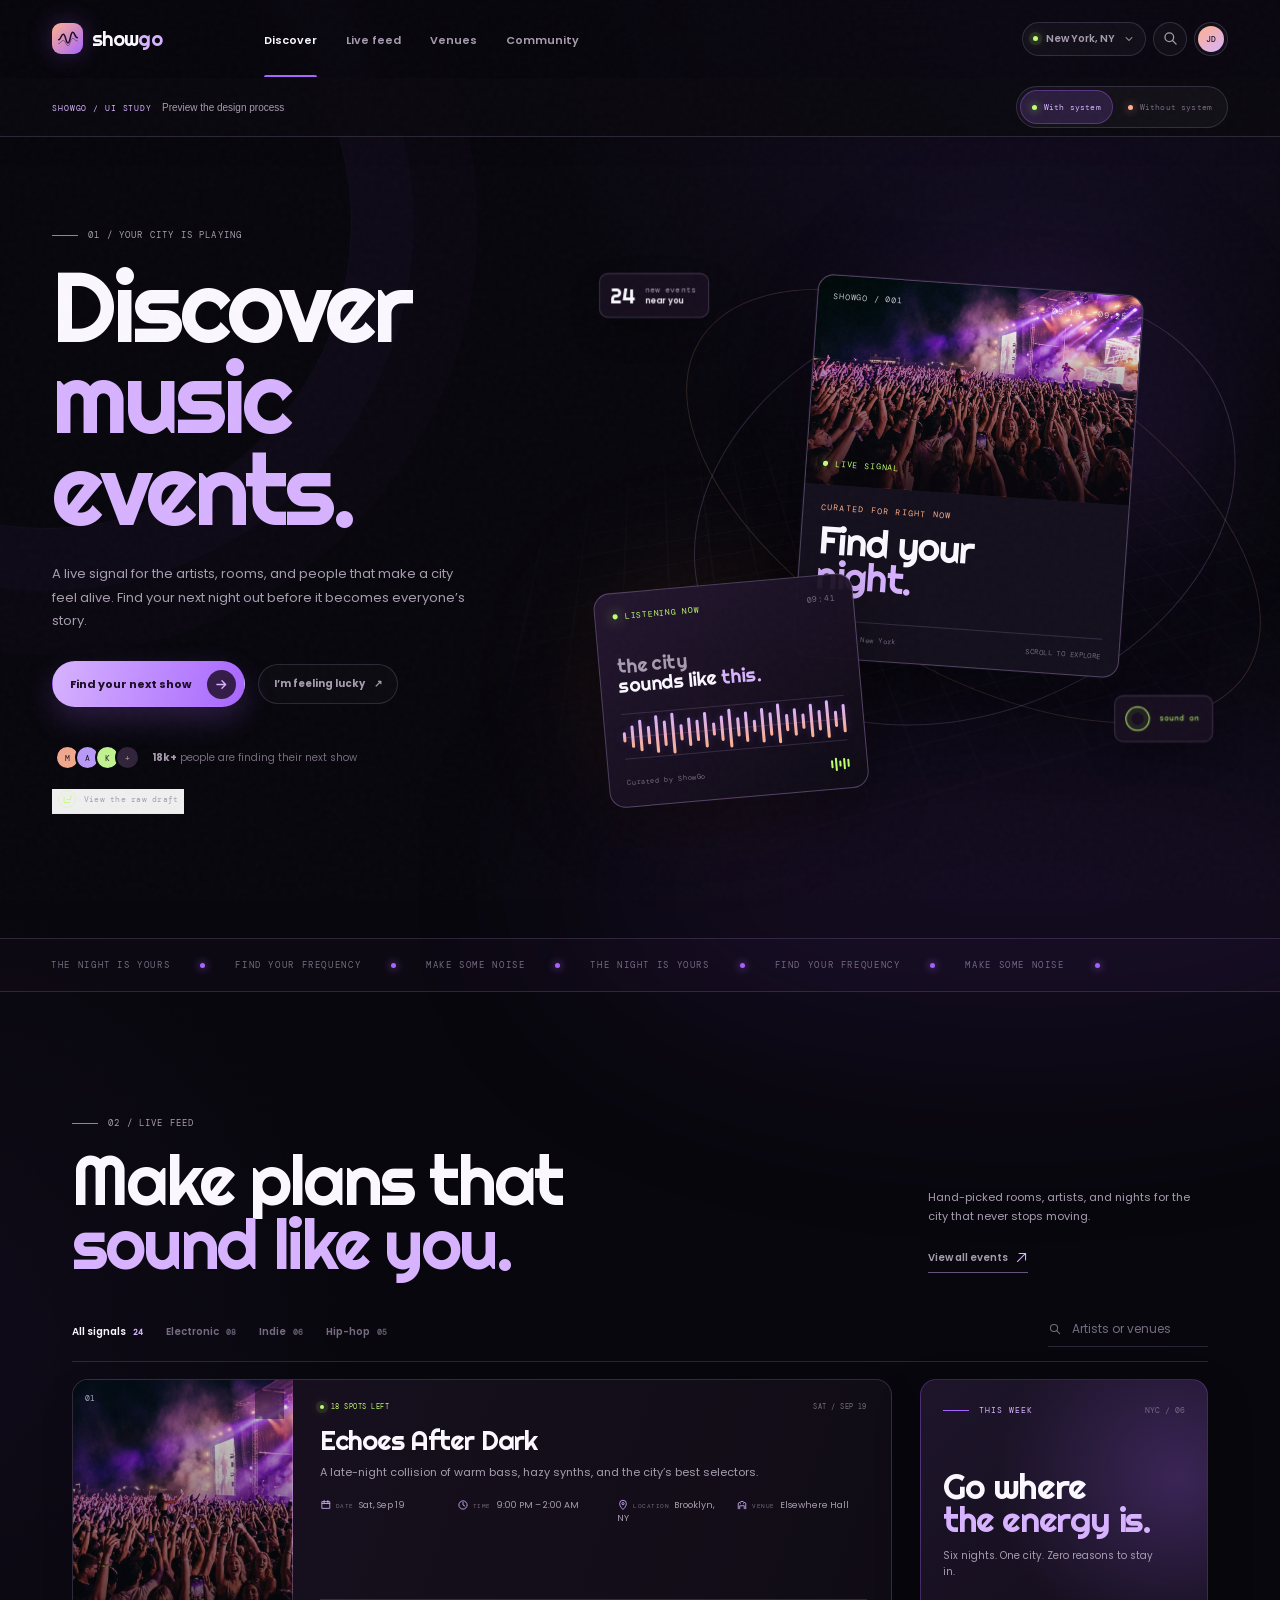
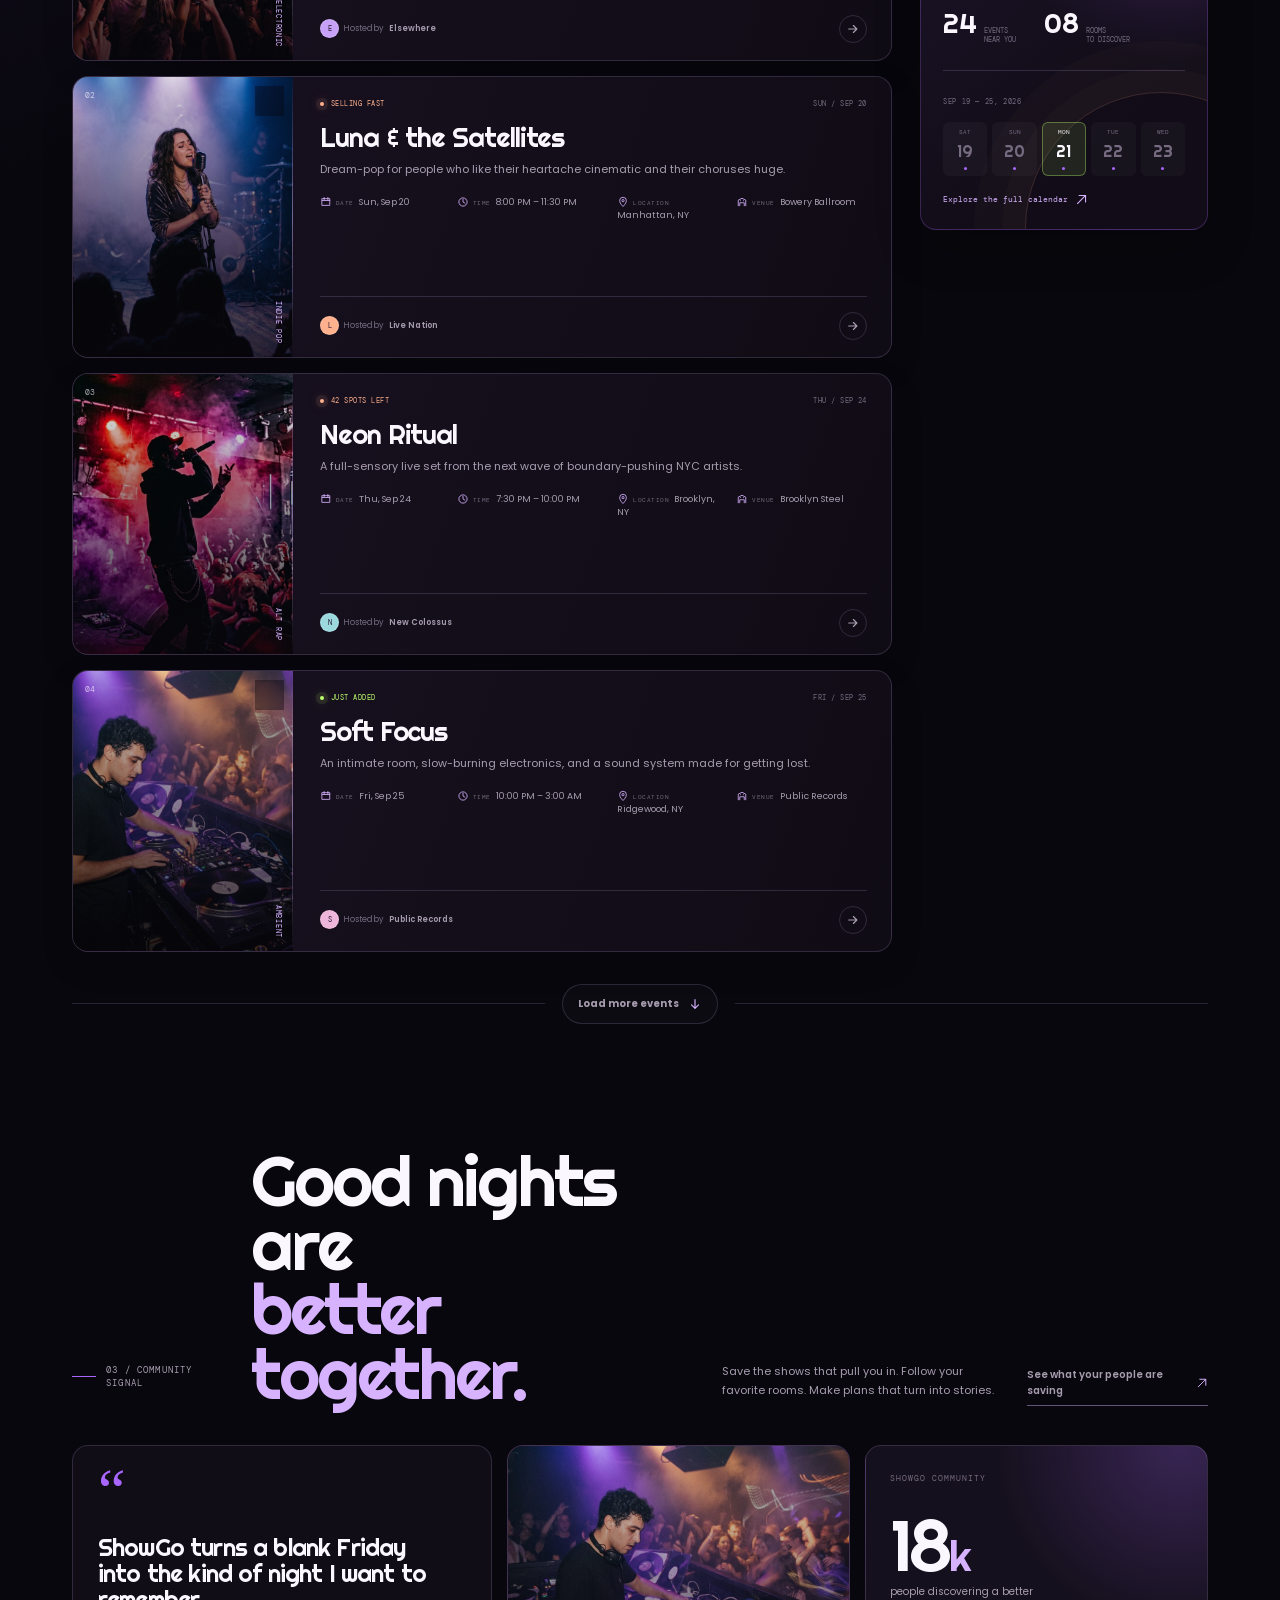
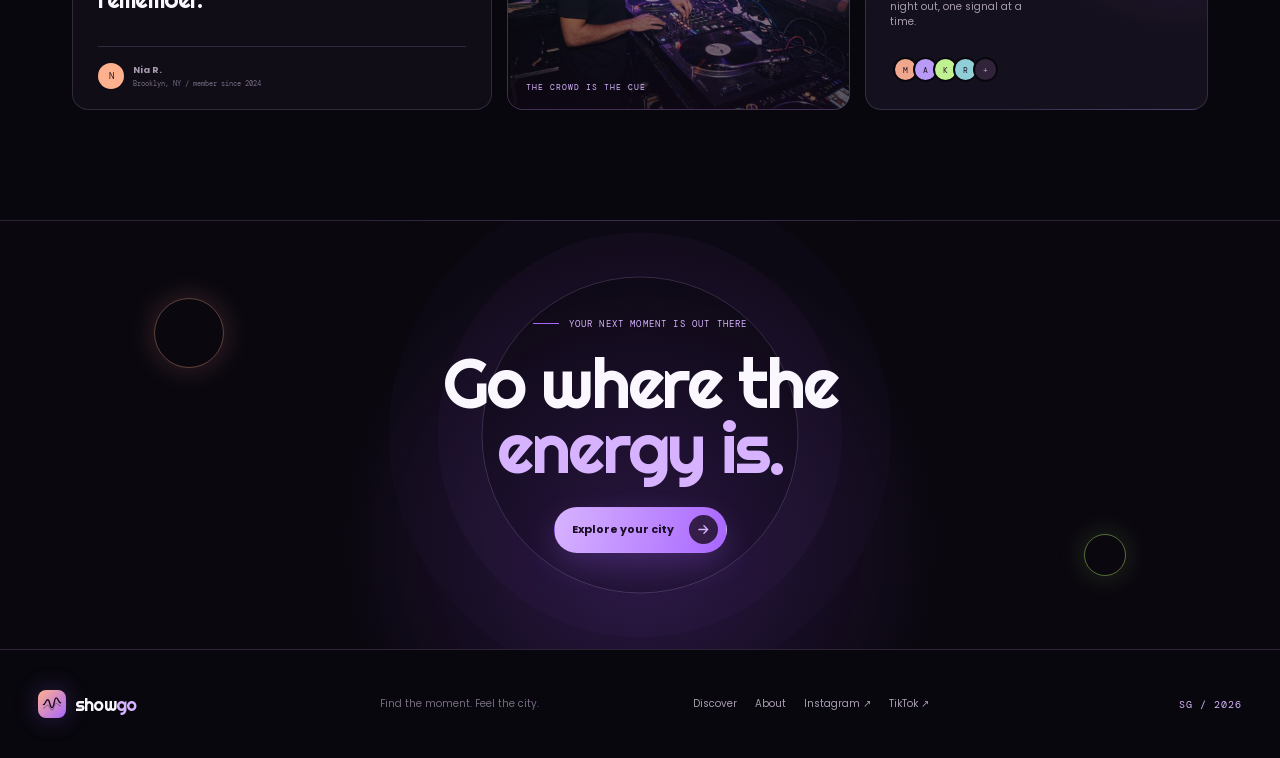
==== commit ed1aba4e: "Bust preview assets for mode switch Co-authored-by: arena-agent <297053741+arena-agent@users.noreply" ====
--- a/index.html
+++ b/index.html
@@ -9,7 +9,7 @@
   <link rel="preconnect" href="https://fonts.googleapis.com" />
   <link rel="preconnect" href="https://fonts.gstatic.com" crossorigin />
   <link href="https://fonts.googleapis.com/css2?family=DM+Mono:wght@400;500&family=Poppins:wght@400;500;600;700&family=Righteous&display=swap" rel="stylesheet" />
-  <link rel="stylesheet" href="styles.css" />
+  <link rel="stylesheet" href="styles.css?v=showgo-mode-toggle-2" />
 </head>
 <body>
   <a class="skip-link" href="#main-content">Skip to content</a>
@@ -228,6 +228,6 @@
     </footer>
   </div>
   <div class="toast" id="toast" role="status" aria-live="polite"></div>
-  <script src="script.js"></script>
+  <script src="script.js?v=showgo-mode-toggle-2"></script>
 </body>
 </html>
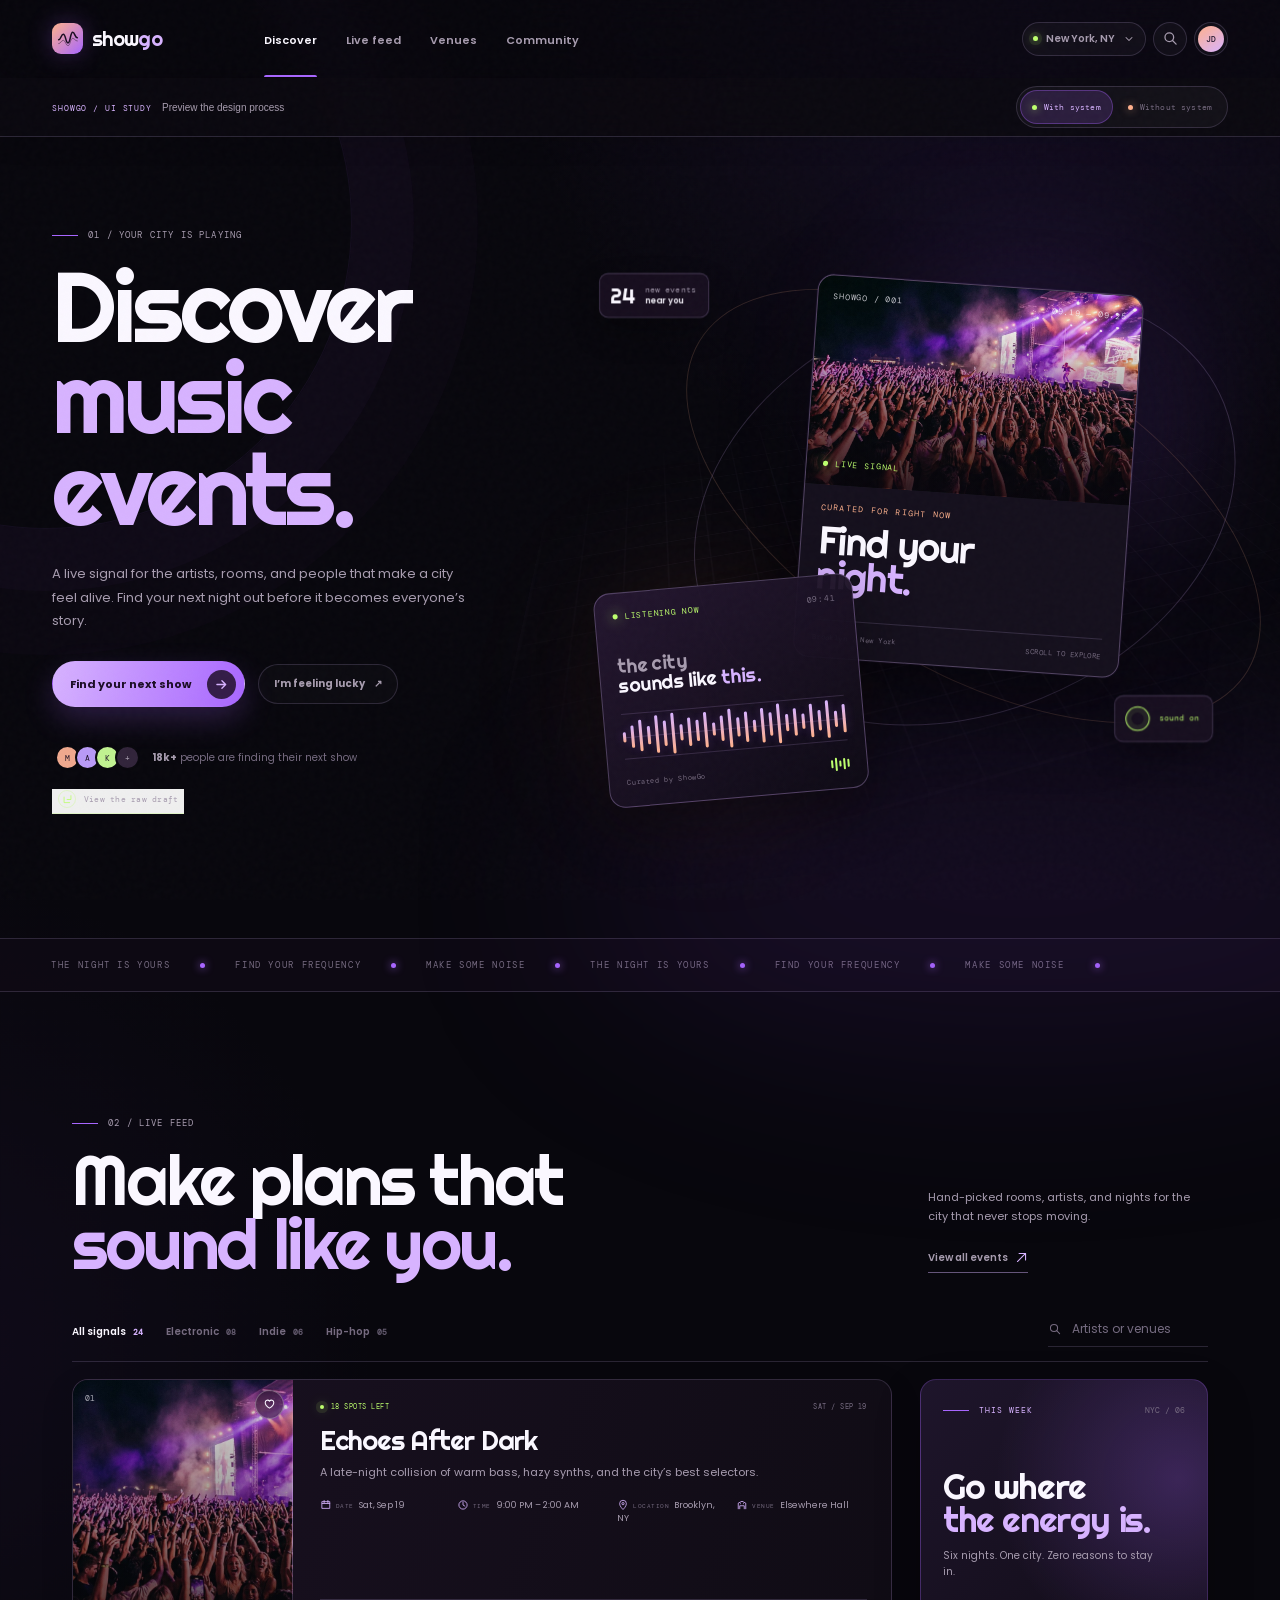
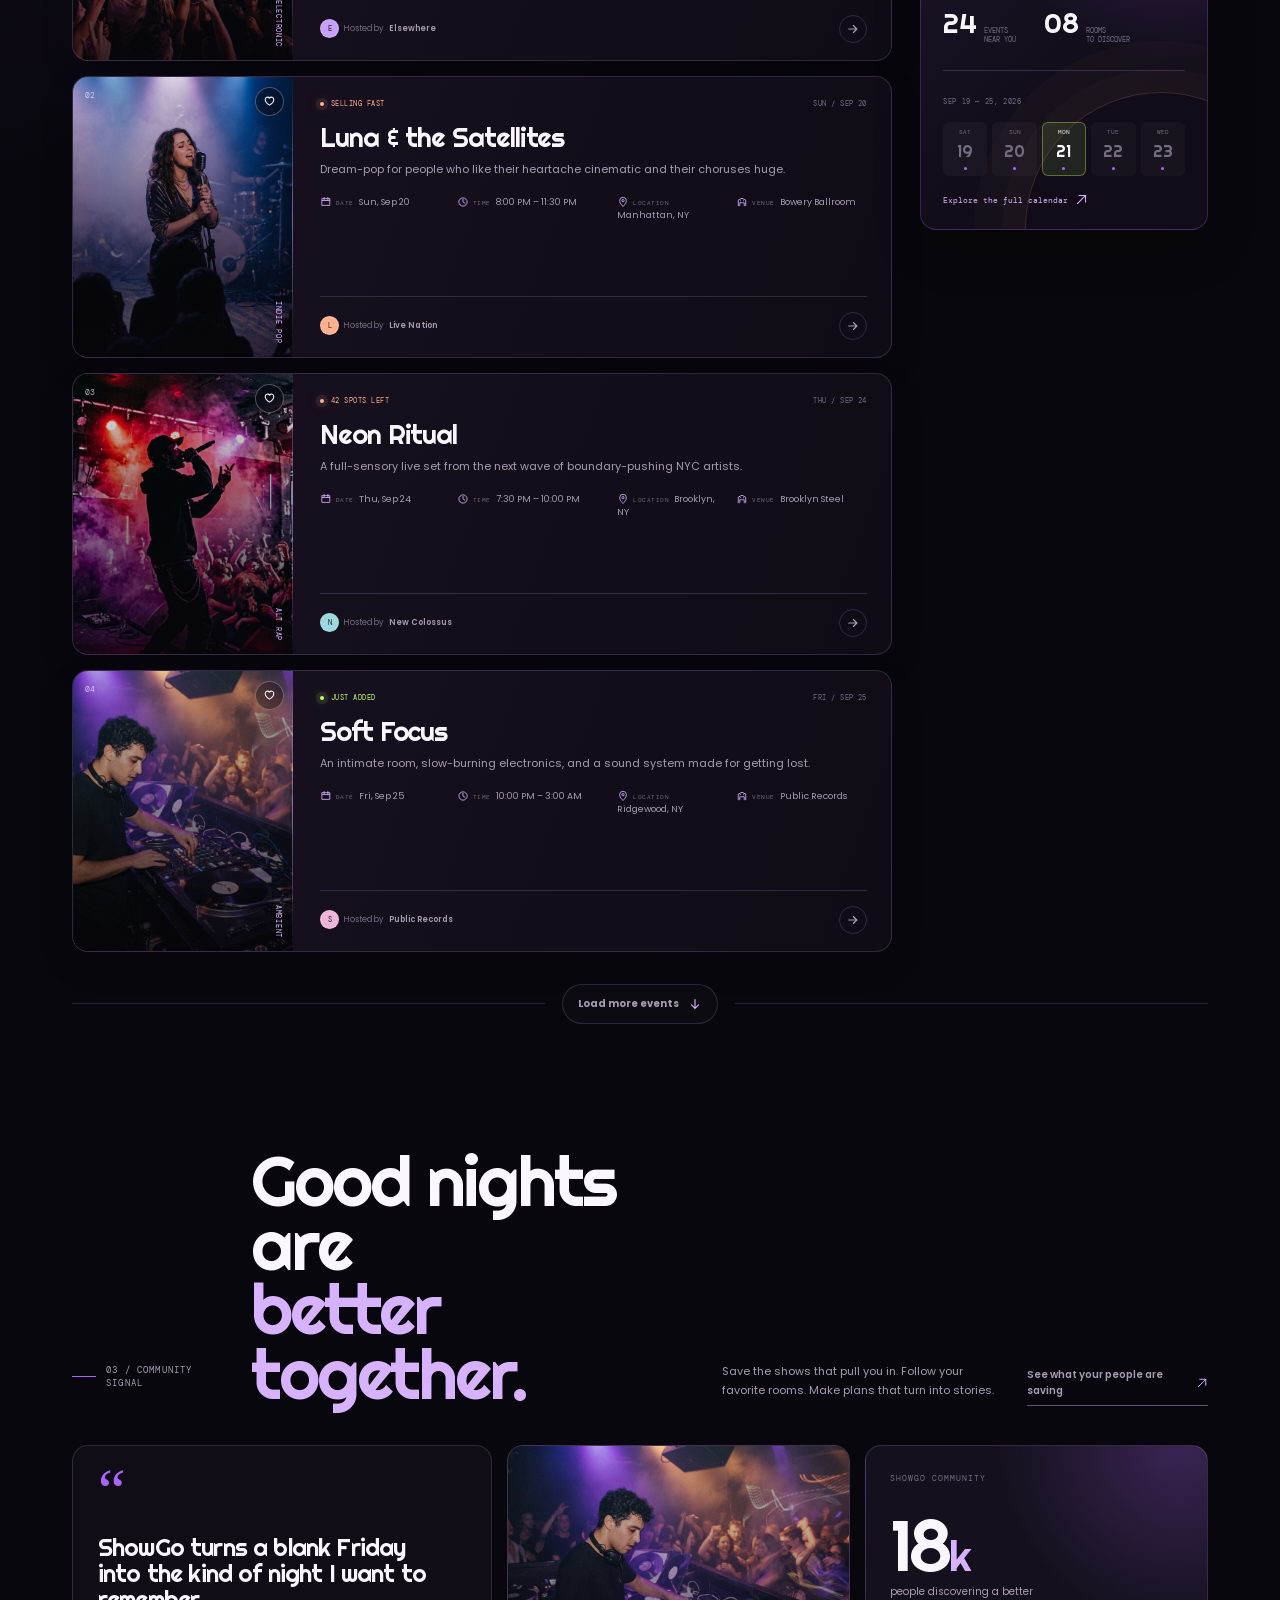
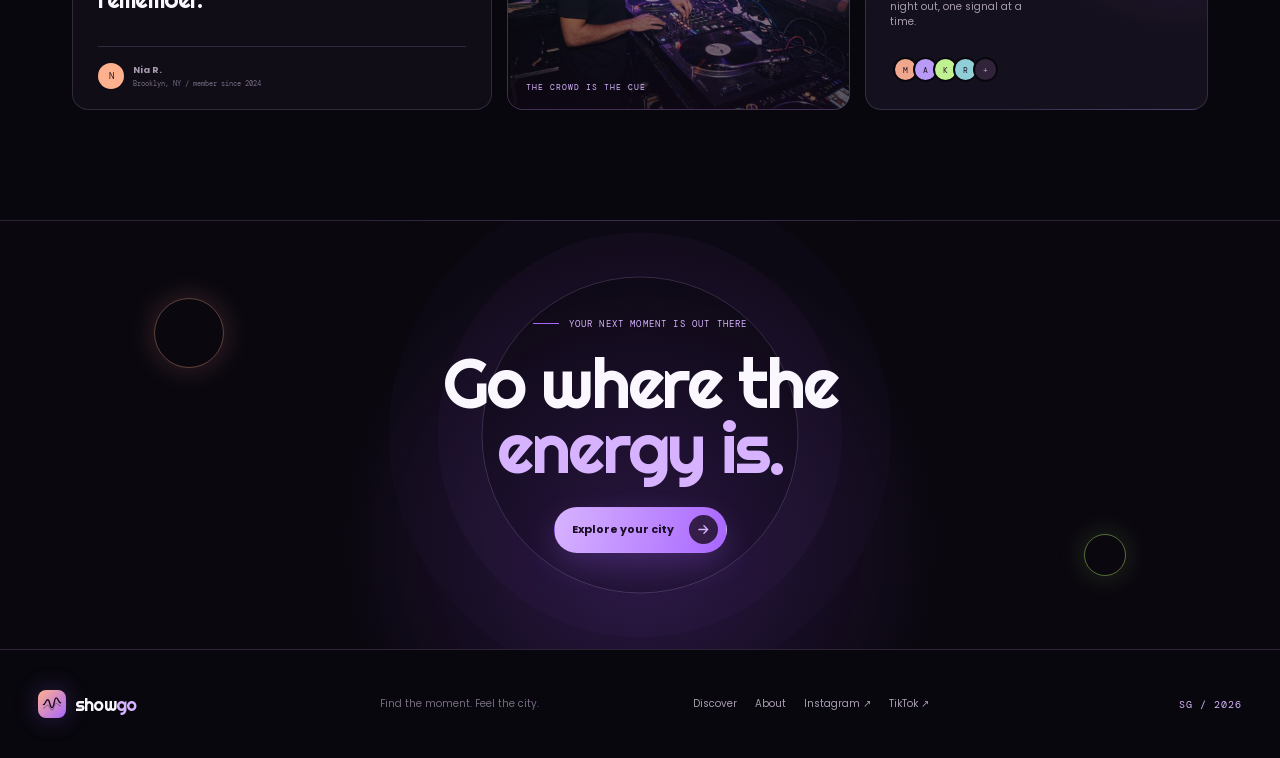
==== commit 5ee198cc: "Compare original and skill-built ShowGo pages Co-authored-by: arena-agent <297053741+arena-agent@use" ====
--- a/index.html
+++ b/index.html
@@ -9,7 +9,7 @@
   <link rel="preconnect" href="https://fonts.googleapis.com" />
   <link rel="preconnect" href="https://fonts.gstatic.com" crossorigin />
   <link href="https://fonts.googleapis.com/css2?family=DM+Mono:wght@400;500&family=Poppins:wght@400;500;600;700&family=Righteous&display=swap" rel="stylesheet" />
-  <link rel="stylesheet" href="styles.css?v=showgo-mode-toggle-2" />
+  <link rel="stylesheet" href="styles.css?v=showgo-compare-modes-3" />
 </head>
 <body>
   <a class="skip-link" href="#main-content">Skip to content</a>
@@ -197,28 +197,7 @@
       </div>
 
       <div class="experience-view experience-raw" id="raw-view" hidden>
-        <section class="raw-hero" id="raw-top" aria-labelledby="raw-title">
-          <div class="raw-draft-topline"><span>SHOWGO / EARLY DRAFT</span><span>VERSION 01</span></div>
-          <div class="raw-draft-nav"><strong>showgo</strong><span>Discover &nbsp;&nbsp; Events &nbsp;&nbsp; About</span><button type="button" aria-label="Open draft menu">menu</button></div>
-          <div class="raw-hero-layout">
-            <div class="raw-hero-copy"><span class="raw-kicker">EVENT DISCOVERY APP</span><h1 id="raw-title">Discover<br />music events</h1><p>See what’s going on in your city and find something to do tonight.</p><button class="raw-primary-action" type="button">SEE EVENTS</button><div class="raw-hero-meta"><span>24 events near you</span><span>New York, NY</span></div></div>
-            <div class="raw-hero-image"><img src="assets/echoes-after-dark.jpg" alt="Concert crowd at a live event" width="1360" height="768" loading="eager" decoding="async" /><span>LIVE MUSIC / NEW YORK</span></div>
-          </div>
-        </section>
-
-        <section class="raw-events" id="raw-events" aria-labelledby="raw-events-title">
-          <div class="raw-section-heading"><div><span class="raw-kicker">UPCOMING EVENTS</span><h2 id="raw-events-title">Find something<br />to do.</h2></div><p>Browse the latest live shows and events happening around you.</p></div>
-          <div class="raw-filter-row"><span class="raw-filter active">All events</span><span class="raw-filter">Today</span><span class="raw-filter">This weekend</span><label for="raw-search">Search<input id="raw-search" type="search" placeholder="Search" /></label></div>
-          <div class="raw-event-grid">
-            <article class="raw-event-card"><img src="assets/echoes-after-dark.jpg" alt="Crowd at Echoes After Dark" width="1360" height="768" loading="lazy" decoding="async" /><div><span class="raw-card-tag">ELECTRONIC</span><h3>Echoes After Dark</h3><p>A late-night collision of warm bass, hazy synths, and the city’s best selectors.</p><small>Sat, Sep 19 · Elsewhere Hall</small><button type="button">View event</button></div></article>
-            <article class="raw-event-card"><img src="assets/luna-satellites.jpg" alt="Singer at Luna and the Satellites" width="1360" height="768" loading="lazy" decoding="async" /><div><span class="raw-card-tag">INDIE POP</span><h3>Luna &amp; the Satellites</h3><p>Dream-pop for people who like their heartache cinematic and their choruses huge.</p><small>Sun, Sep 20 · Bowery Ballroom</small><button type="button">View event</button></div></article>
-            <article class="raw-event-card"><img src="assets/neon-ritual.jpg" alt="Performer at Neon Ritual" width="1360" height="768" loading="lazy" decoding="async" /><div><span class="raw-card-tag">ALT RAP</span><h3>Neon Ritual</h3><p>A full-sensory live set from the next wave of boundary-pushing NYC artists.</p><small>Thu, Sep 24 · Brooklyn Steel</small><button type="button">View event</button></div></article>
-            <article class="raw-event-card"><img src="assets/soft-focus.jpg" alt="DJ at Soft Focus" width="1360" height="768" loading="lazy" decoding="async" /><div><span class="raw-card-tag">AMBIENT</span><h3>Soft Focus</h3><p>An intimate room, slow-burning electronics, and a sound system made for getting lost.</p><small>Fri, Sep 25 · Public Records</small><button type="button">View event</button></div></article>
-          </div>
-        </section>
-
-        <section class="raw-about" id="raw-community" aria-labelledby="raw-about-title"><div><span class="raw-kicker">WHY SHOWGO?</span><h2 id="raw-about-title">Good nights<br />start here.</h2></div><p>Save the shows you like, follow your favorite venues, and make plans with your friends.</p><button class="raw-primary-action" type="button">JOIN SHOWGO</button></section>
-        <section class="raw-footer-cta"><span class="raw-kicker">DISCOVER YOUR CITY</span><h2>Find your next<br />live moment.</h2><button class="raw-primary-action" type="button">GET STARTED</button></section>
+        <iframe class="before-skill-frame" id="before-skill-frame" src="before-skill/index.html" title="ShowGo landing page before the UI/UX Pro Max skill was applied" loading="eager"></iframe>
       </div>
     </main>
 
@@ -228,6 +207,6 @@
     </footer>
   </div>
   <div class="toast" id="toast" role="status" aria-live="polite"></div>
-  <script src="script.js?v=showgo-mode-toggle-2"></script>
+  <script src="script.js?v=showgo-compare-modes-3"></script>
 </body>
 </html>
--- a/styles.css
+++ b/styles.css
@@ -437,6 +437,29 @@
   display: none;
 }
 
+.experience-raw {
+  overflow: visible;
+  background: #0b0810;
+}
+
+.before-skill-frame {
+  display: block;
+  width: 100%;
+  min-height: 760px;
+  height: 2600px;
+  border: 0;
+  background: #0b0810;
+}
+
+body[data-experience="raw"] .site-header,
+body[data-experience="raw"] .site-shell > .site-footer {
+  display: none;
+}
+
+body[data-experience="raw"] .mode-bar {
+  top: 0;
+}
+
 .mode-bar {
   position: sticky;
   z-index: 13;
